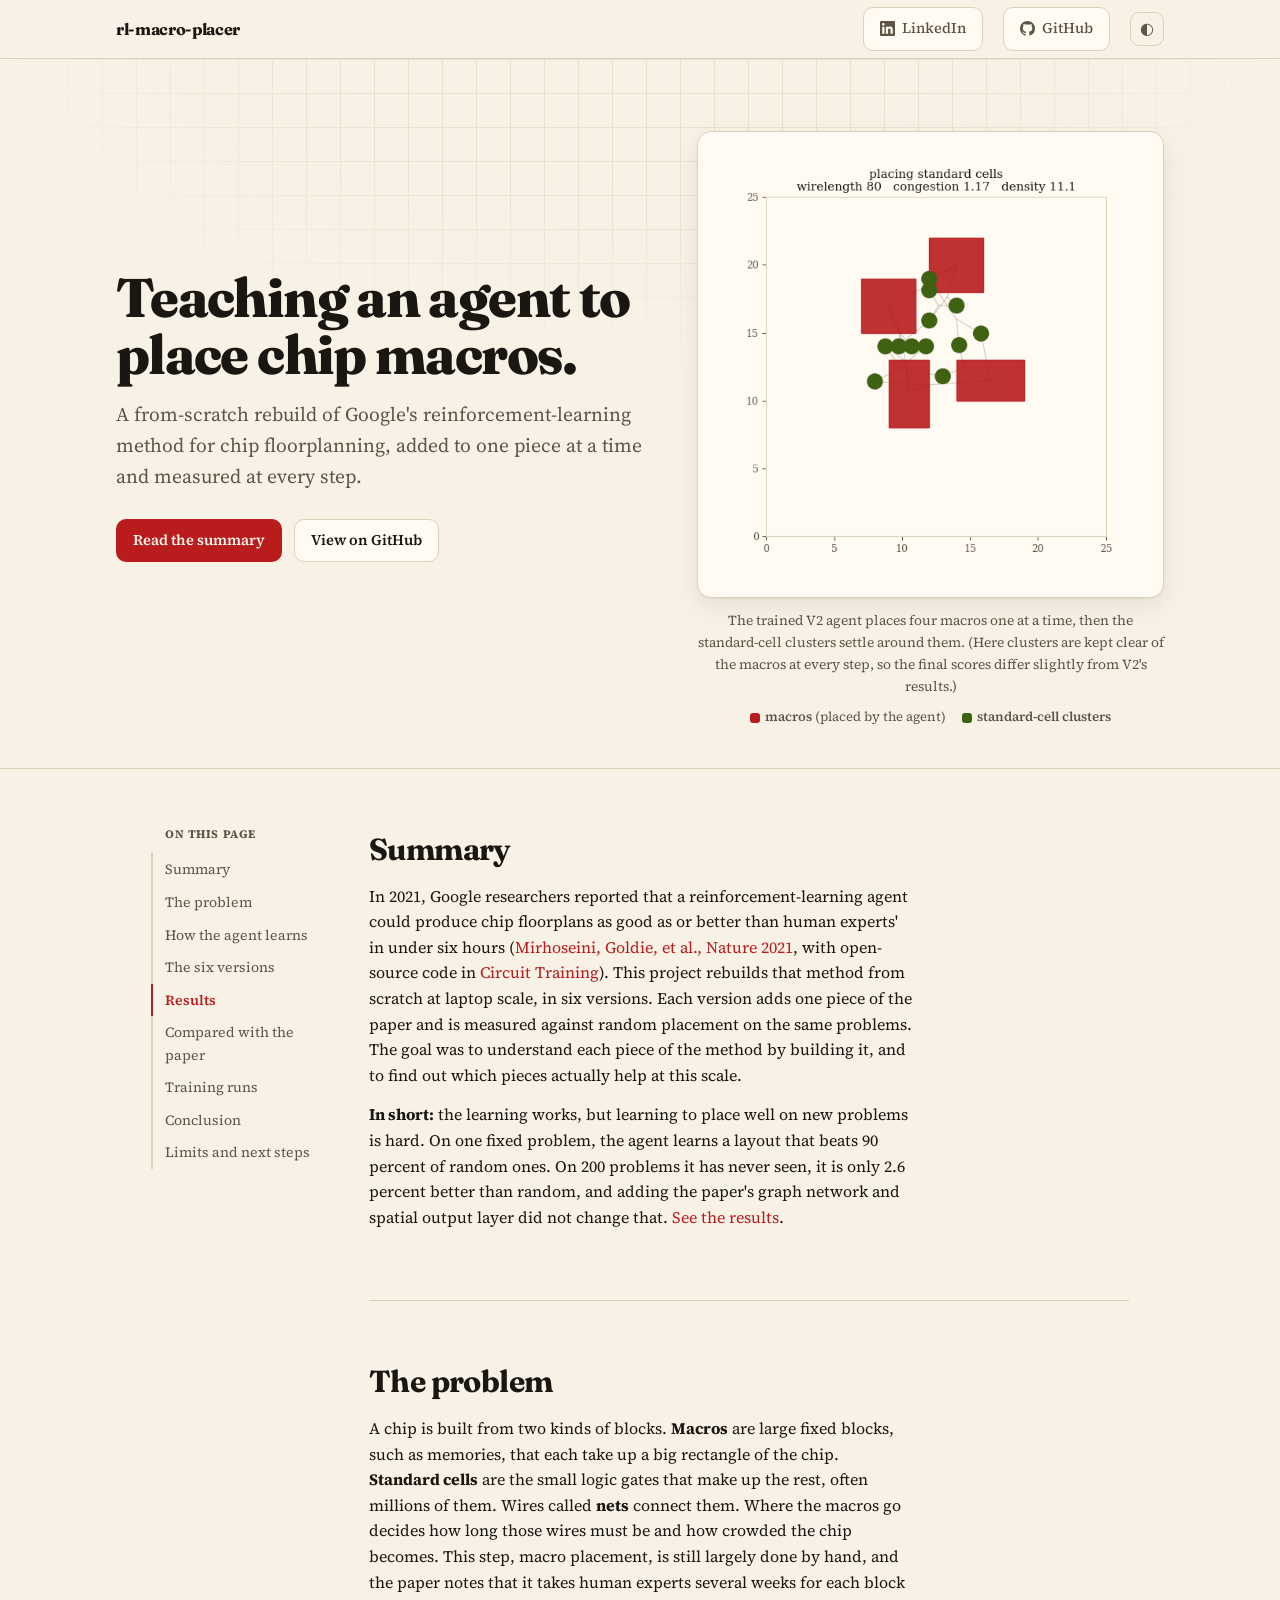
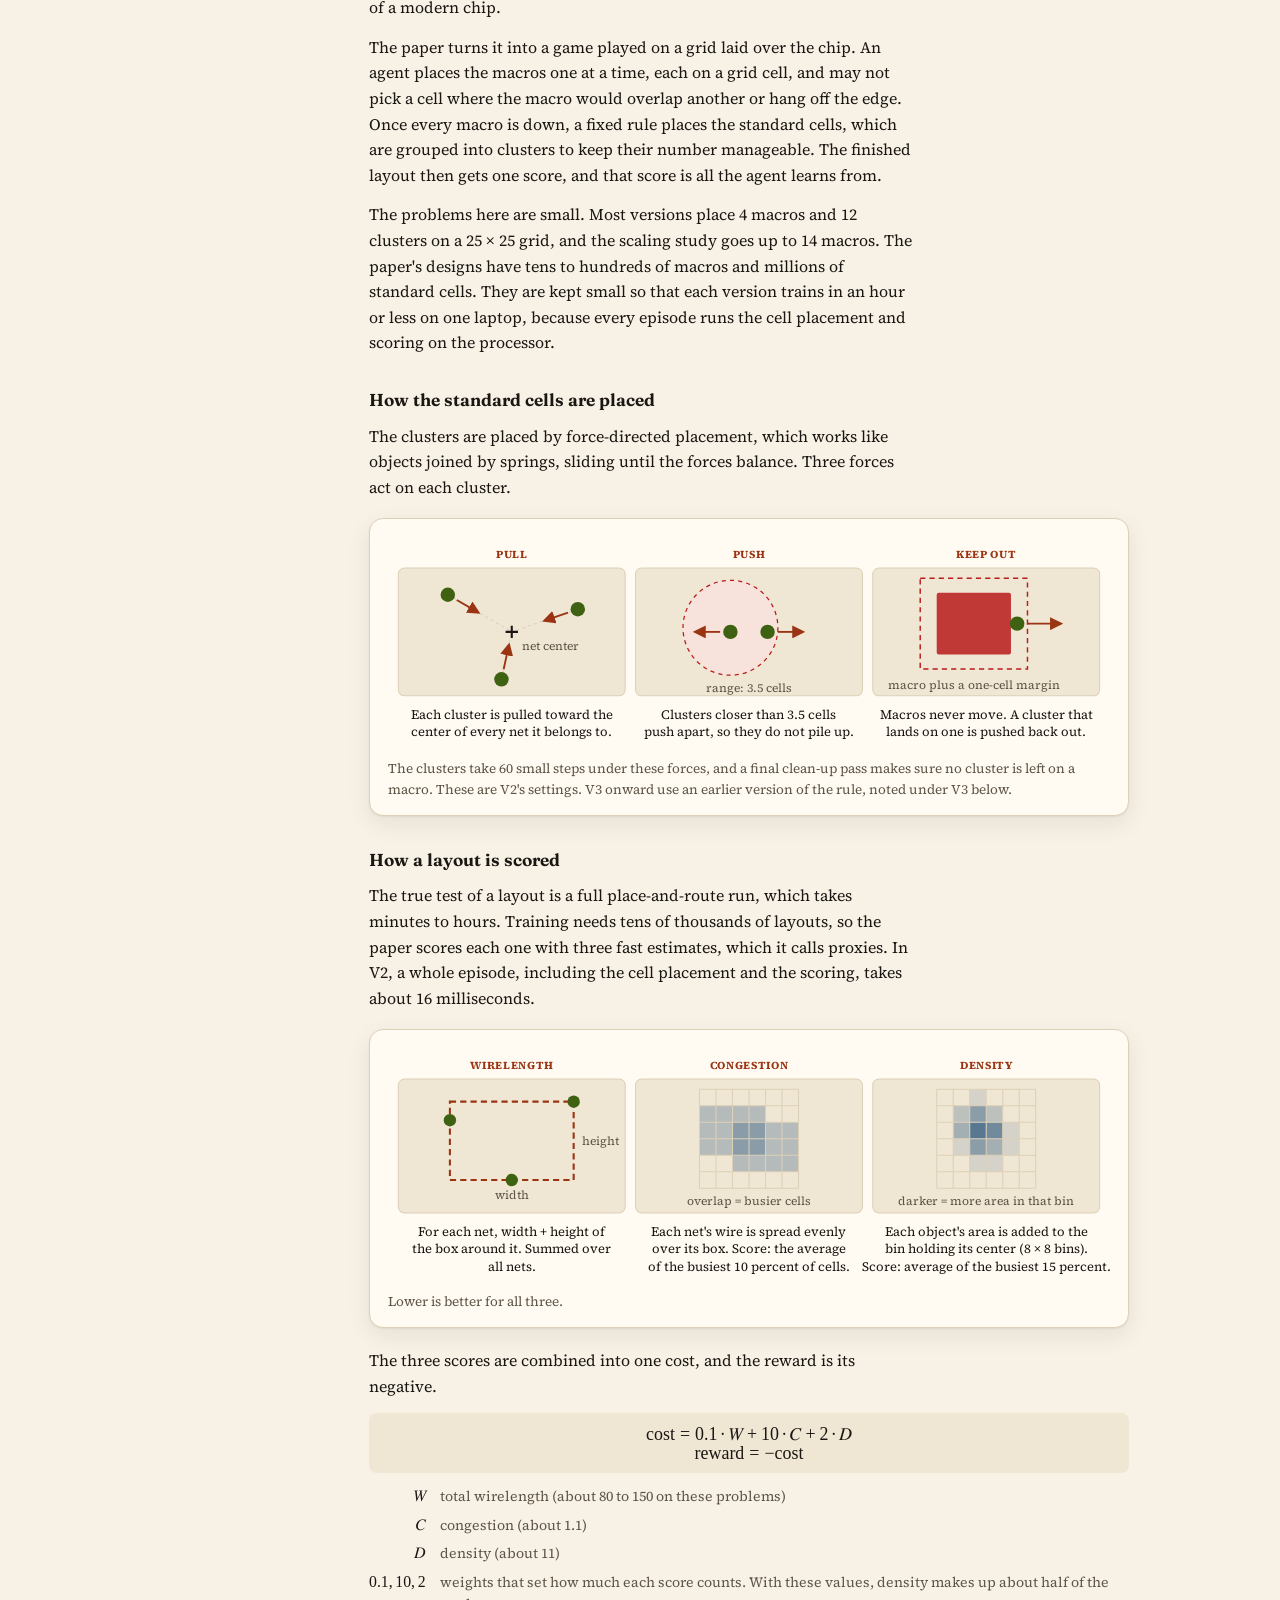
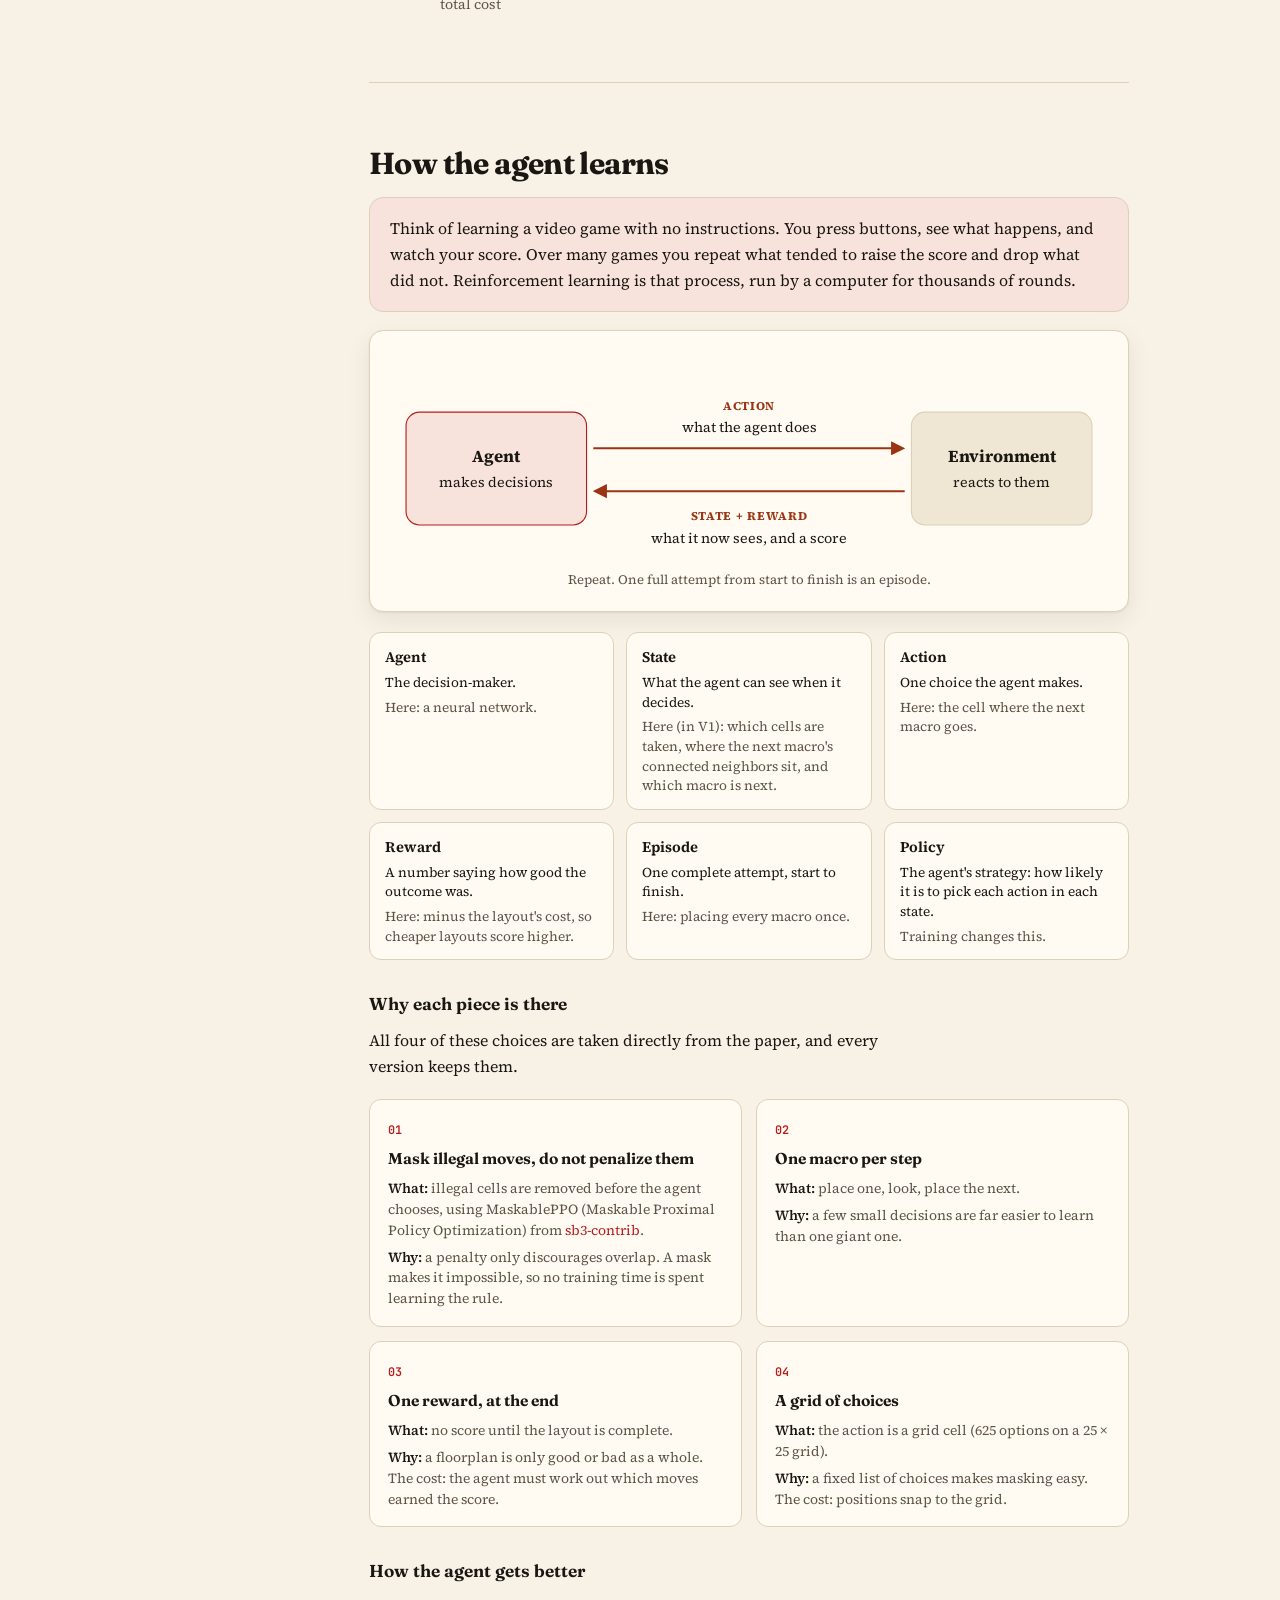
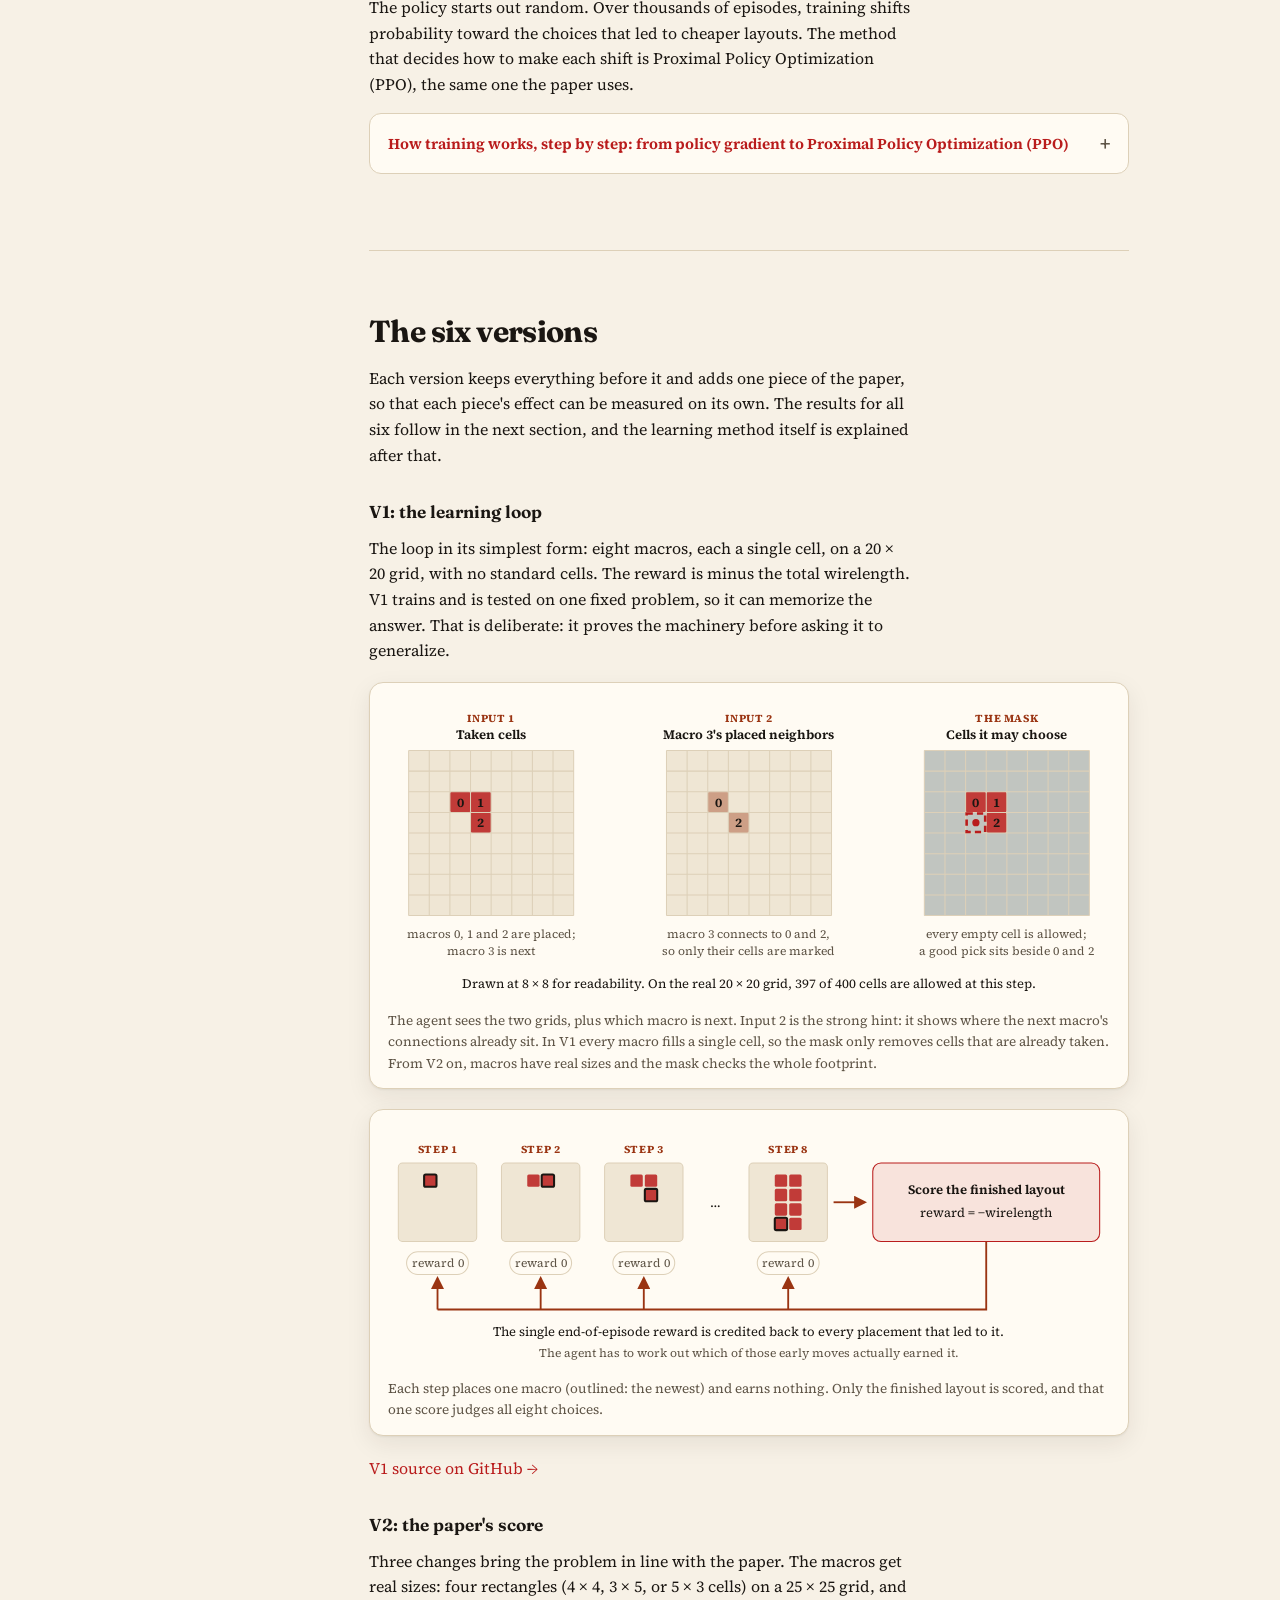
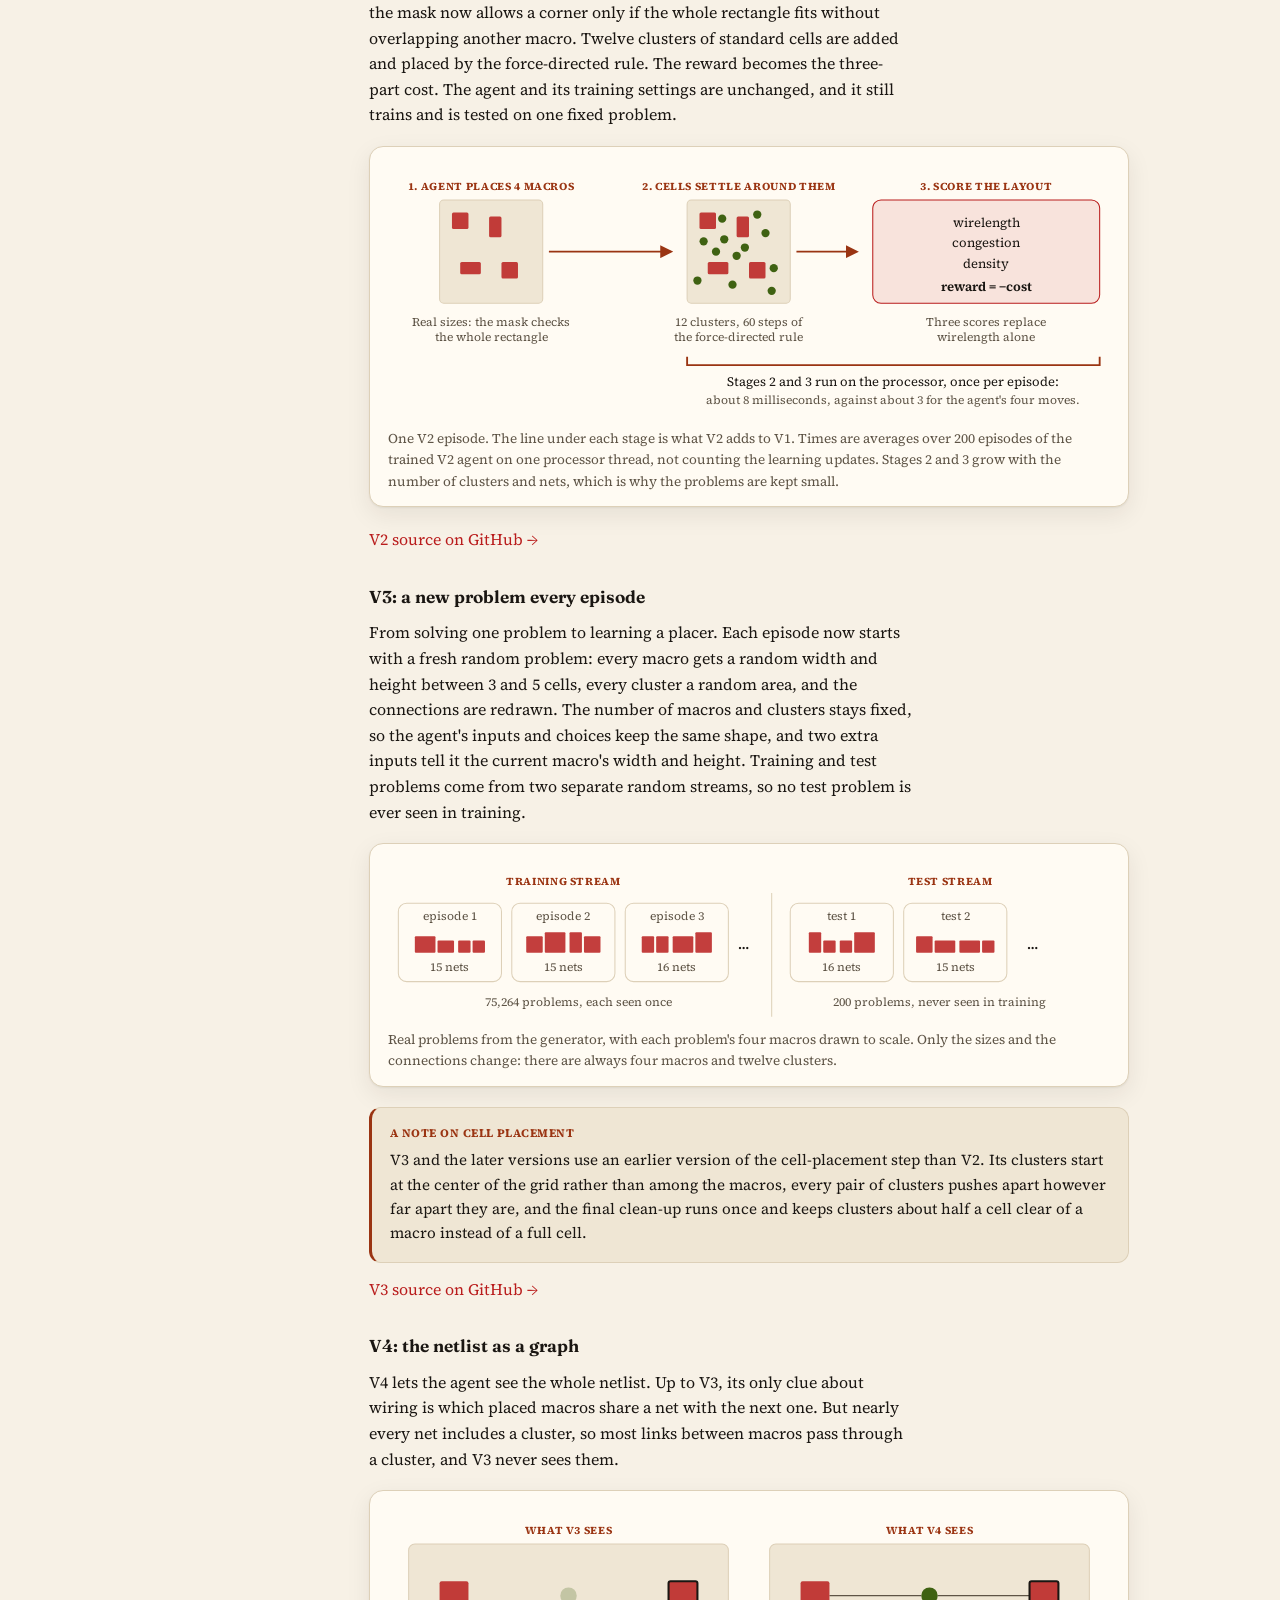
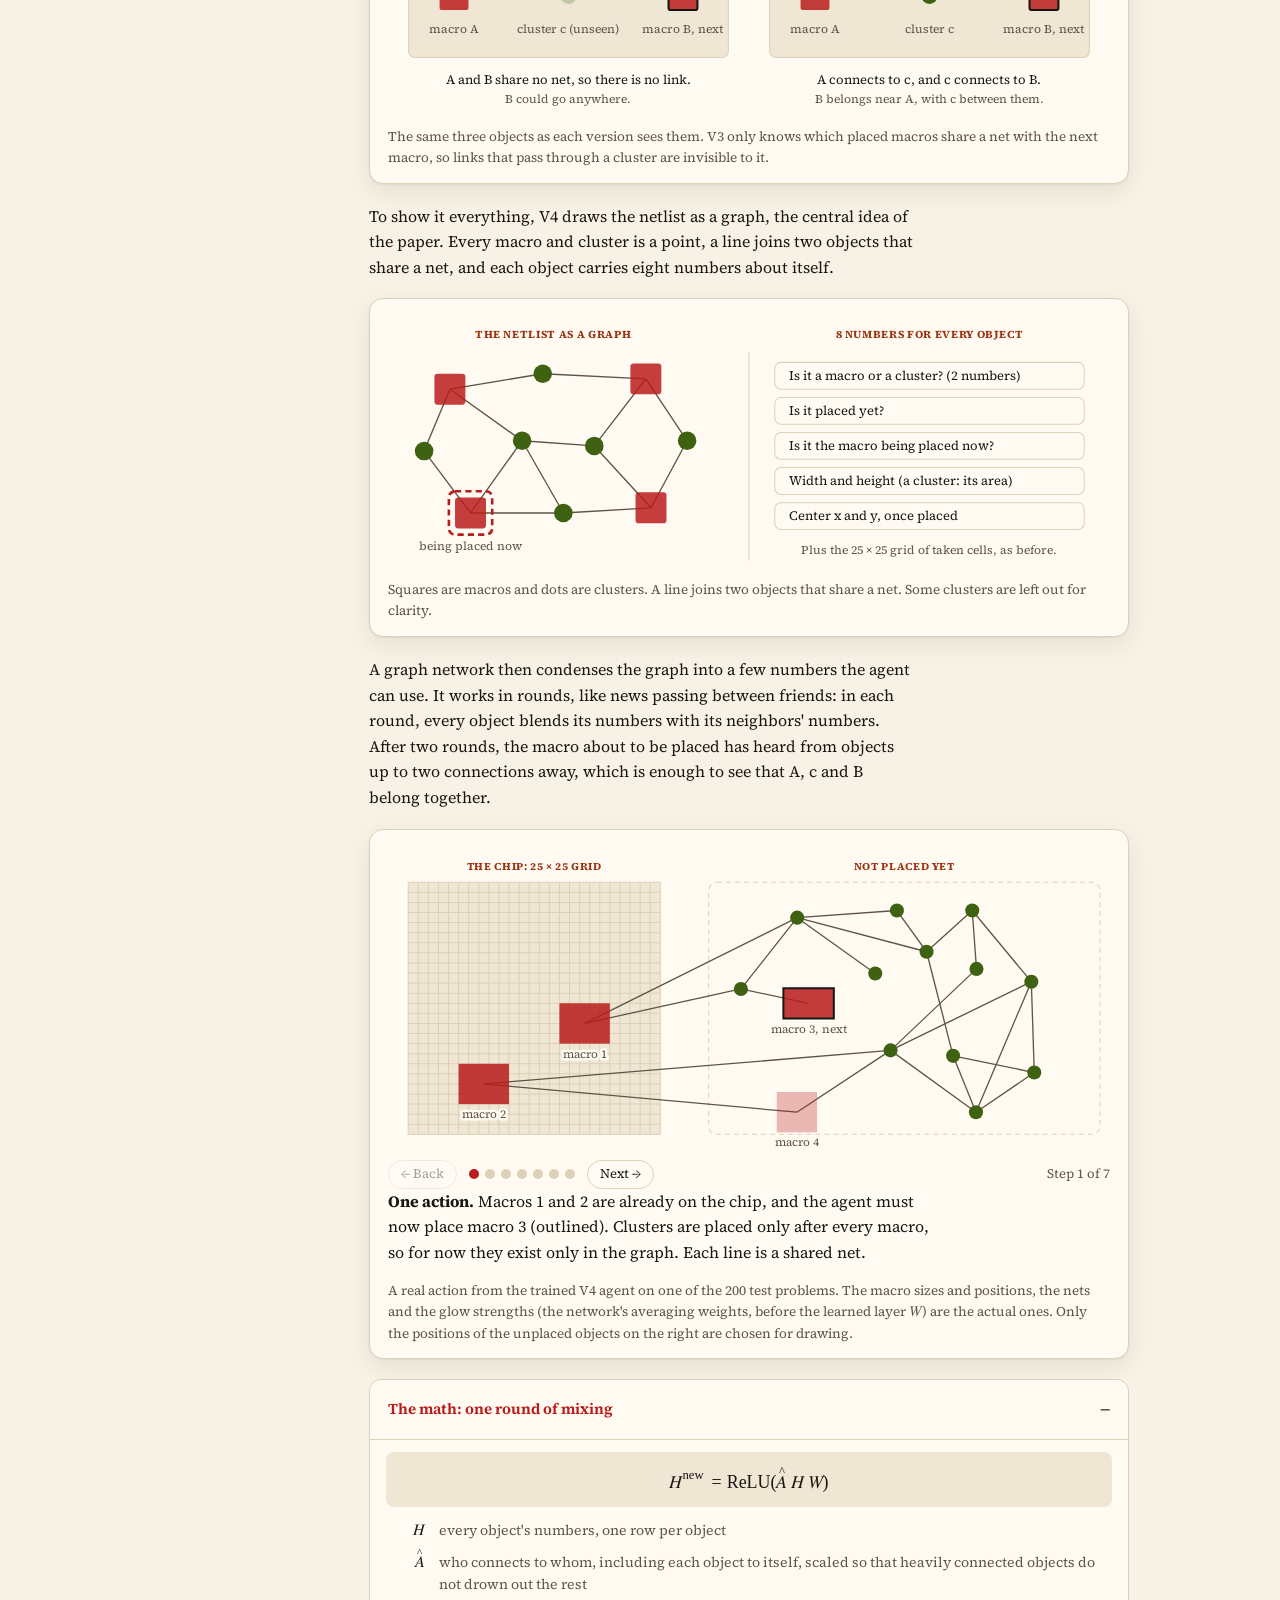
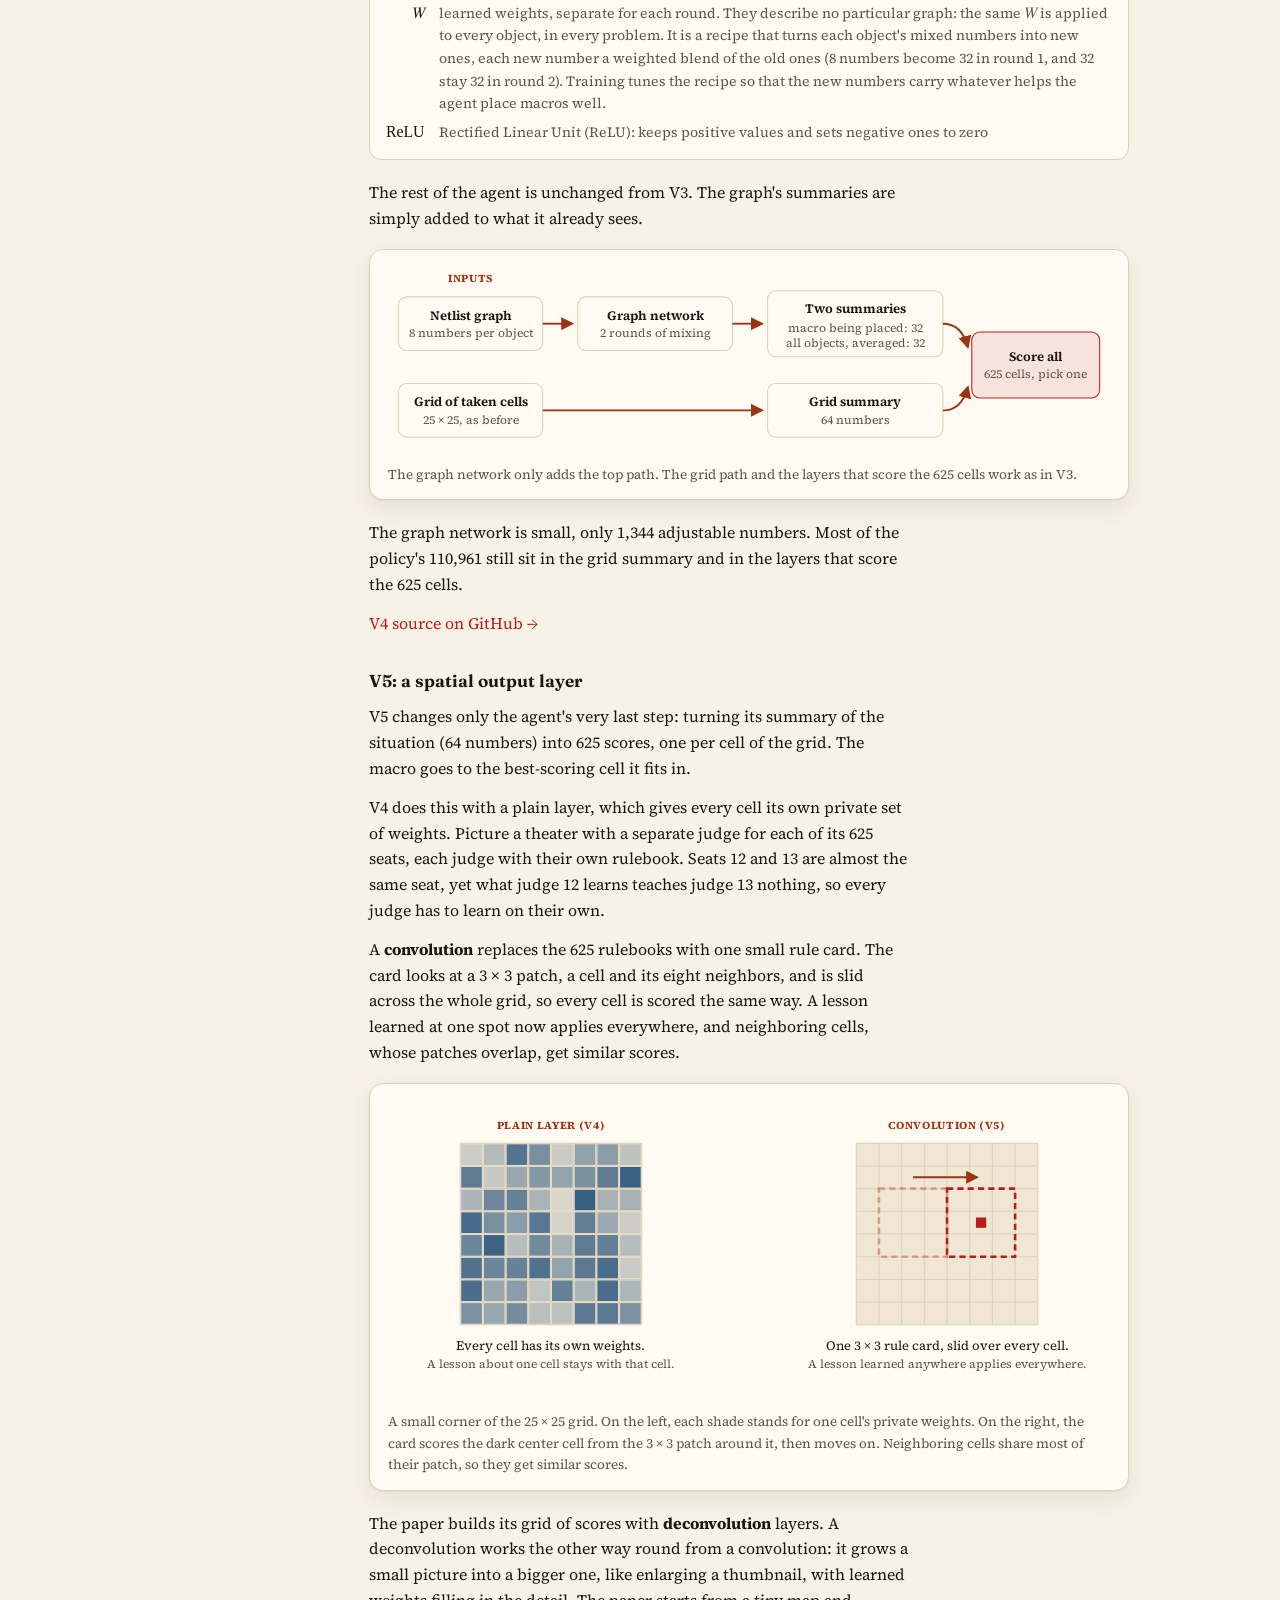
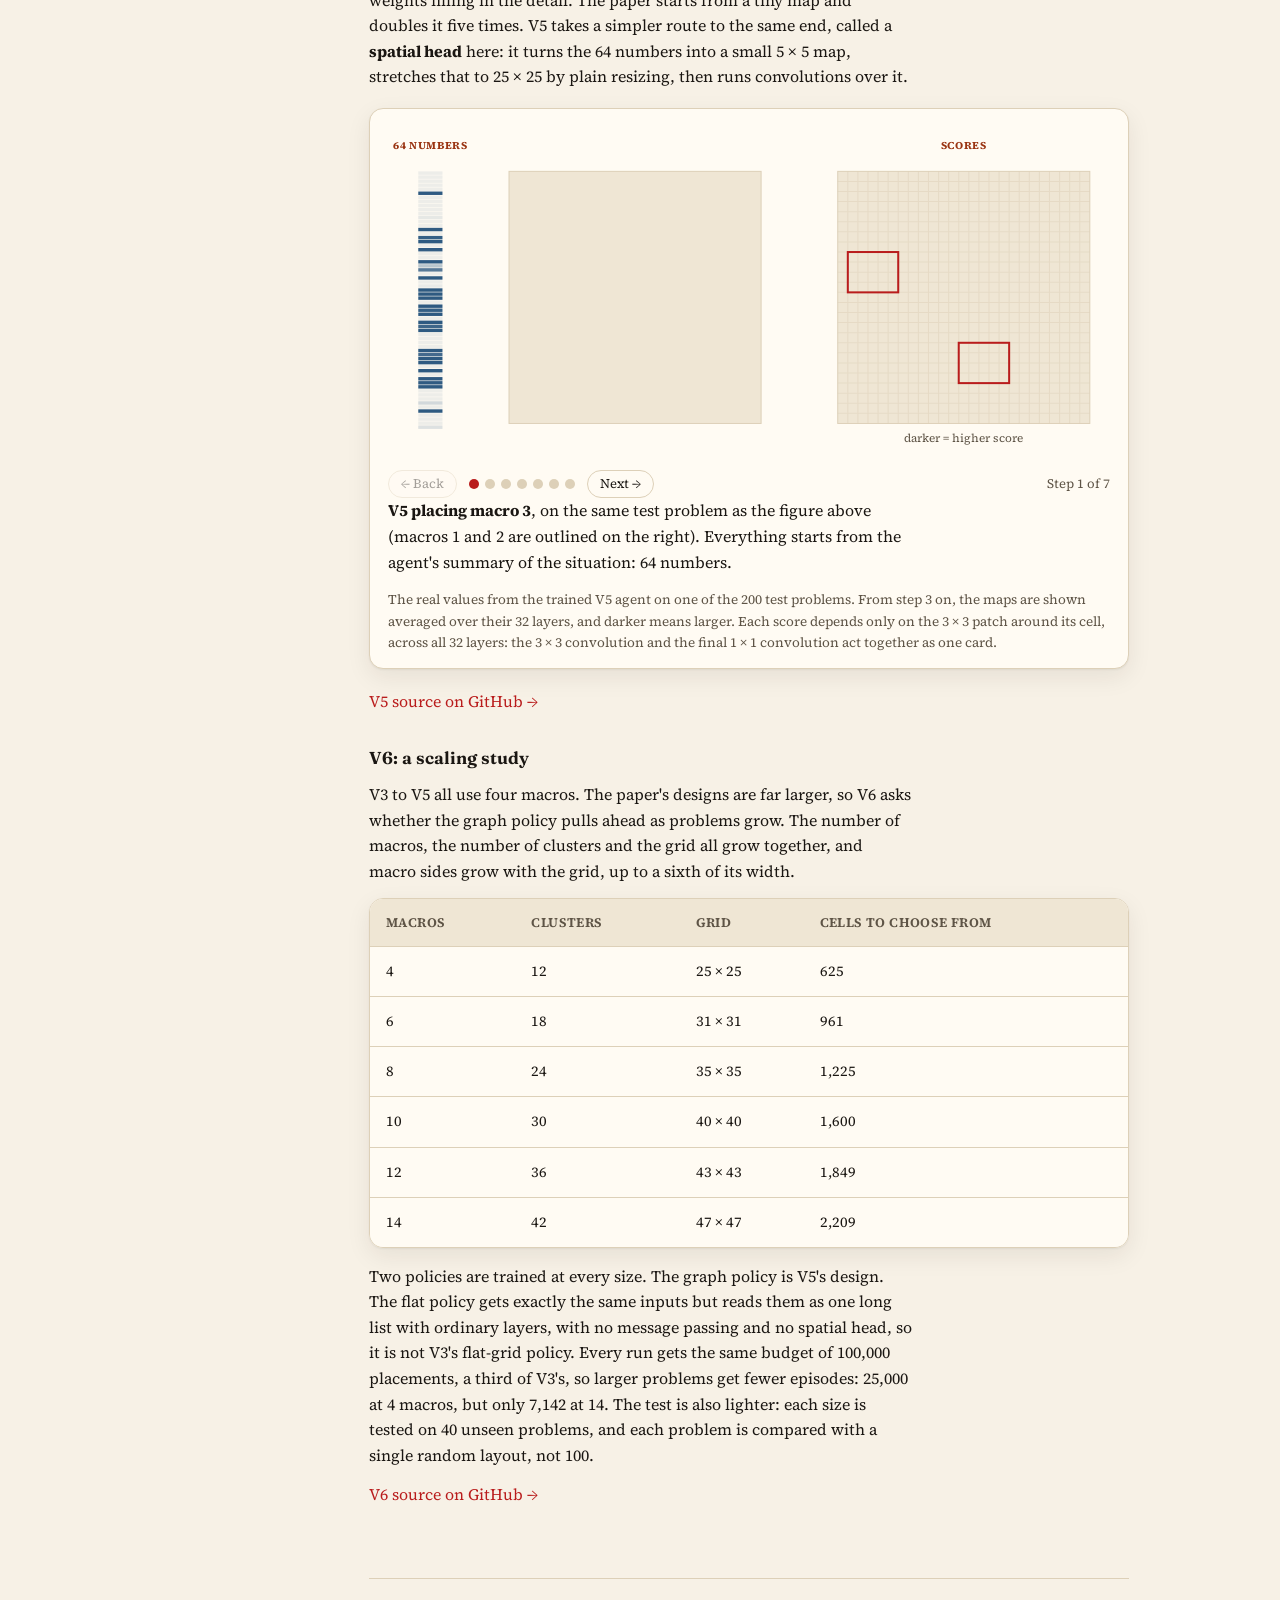
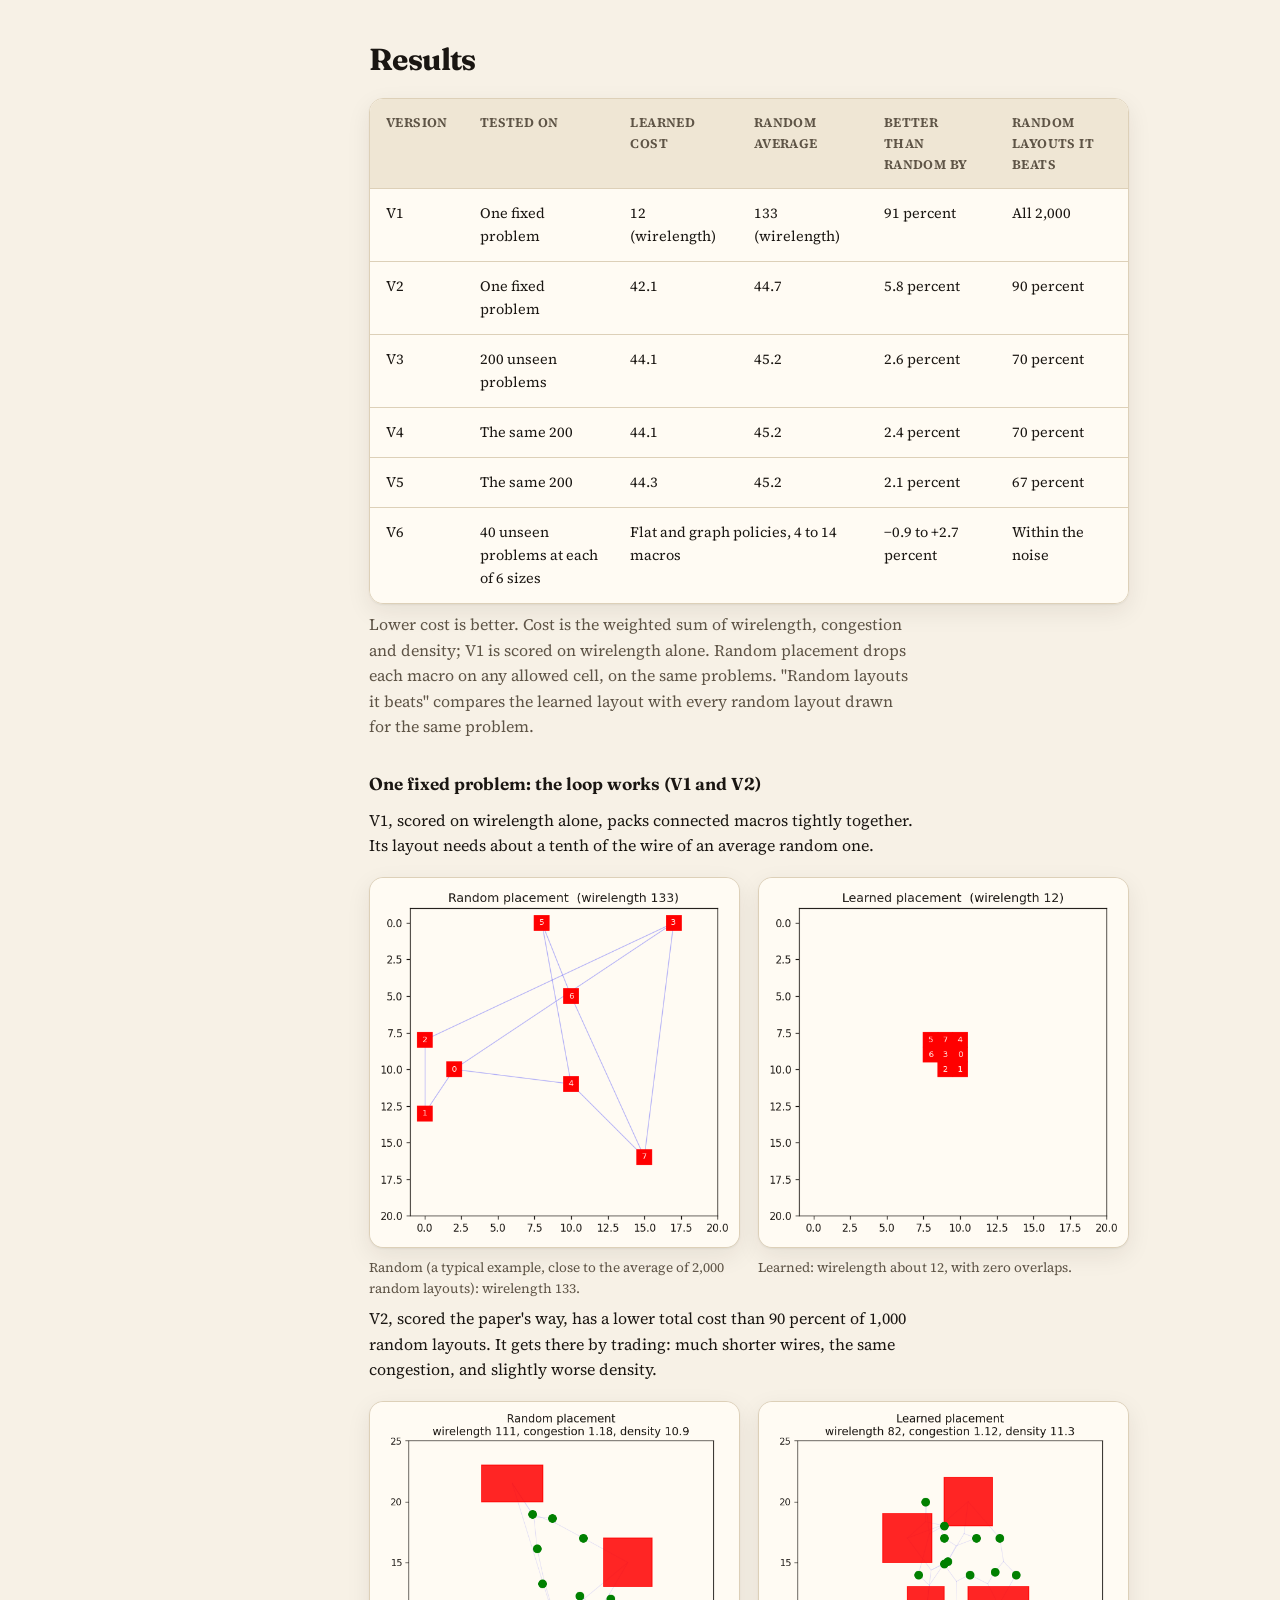
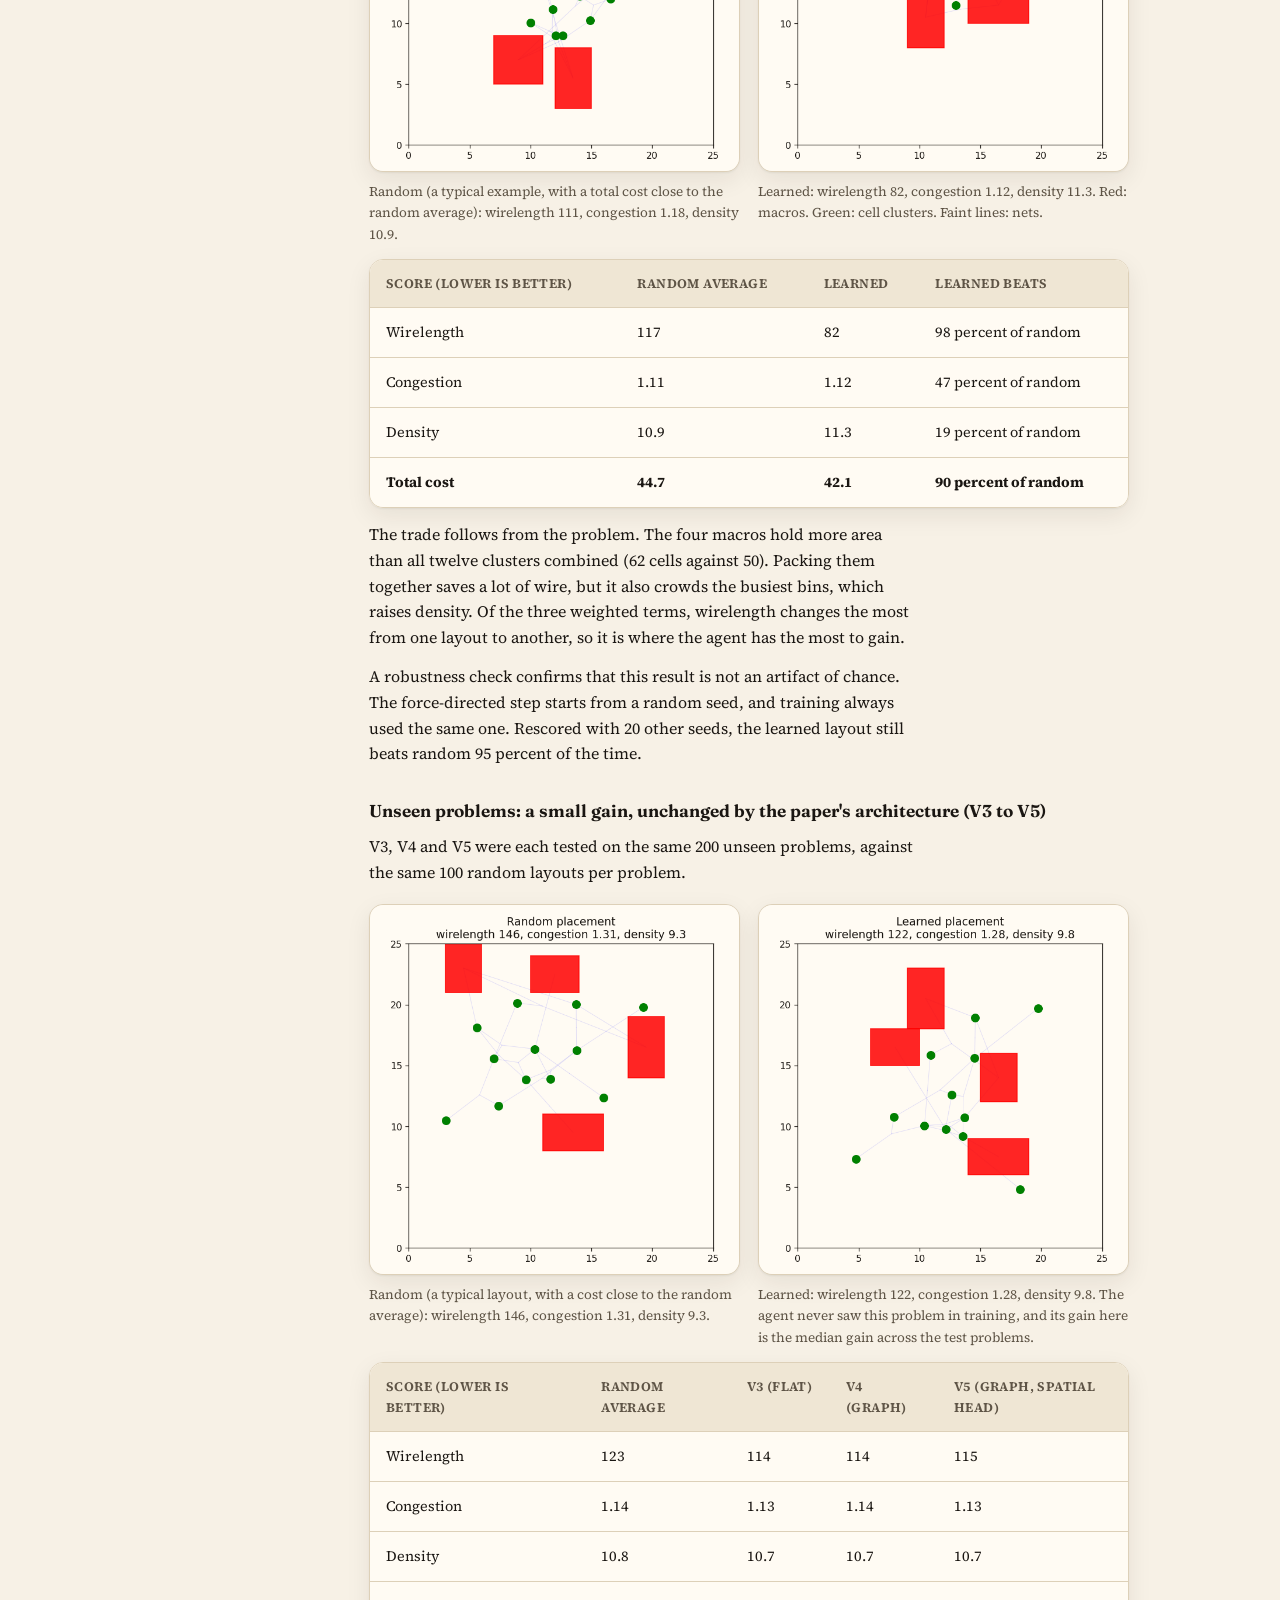
==== docs/index.html @ 62a8624f "rl-macro-placer: a from-scratch rebuild of Google's reinforcement-learning macro placer A reinforcem" ====
<!doctype html>
<html lang="en">
<head>
<meta charset="utf-8">
<meta name="viewport" content="width=device-width, initial-scale=1">
<title>Macro Placement with Reinforcement Learning · Sam Cooper</title>
<meta name="description" content="A from-scratch rebuild of Google's reinforcement-learning macro-placement method by Sam Cooper, added to one piece at a time and measured at every step.">
<meta name="author" content="Sam Cooper">
<meta property="og:title" content="Teaching an agent to place chip macros">
<meta property="og:description" content="A from-scratch rebuild of Google's reinforcement-learning method for chip floorplanning, added to one piece at a time and measured at every step.">
<meta property="og:type" content="website">
<link rel="icon" href="data:image/svg+xml,%3Csvg xmlns='http://www.w3.org/2000/svg' viewBox='0 0 32 32'%3E%3Crect width='32' height='32' rx='7' fill='%23b91c1c'/%3E%3Crect x='6' y='6' width='9' height='9' rx='1.5' fill='%23fff'/%3E%3Crect x='17' y='6' width='9' height='13' rx='1.5' fill='%23fff' fill-opacity='.75'/%3E%3Ccircle cx='10.5' cy='22' r='3' fill='%23fff'/%3E%3Ccircle cx='21.5' cy='24' r='2.4' fill='%23fff' fill-opacity='.75'/%3E%3C/svg%3E">
<link rel="preconnect" href="https://fonts.googleapis.com">
<link rel="preconnect" href="https://fonts.gstatic.com" crossorigin>
<link href="https://fonts.googleapis.com/css2?family=Fraunces:opsz,wght@9..144,600;9..144,700;9..144,800&family=Source+Serif+4:opsz,wght@8..60,400;8..60,600;8..60,700&family=JetBrains+Mono:wght@400;500&display=swap" rel="stylesheet">
<link rel="stylesheet" href="style.css?v=7">
</head>
<body>

<header class="nav">
  <div class="wrap">
    <a class="brand" href="index.html">rl-macro-placer</a>
    <nav>
      <a class="btn" href="https://www.linkedin.com/in/sam-cooper12/" target="_blank" rel="noopener" aria-label="LinkedIn"><svg class="ico" viewBox="0 0 24 24" aria-hidden="true"><path fill="currentColor" d="M20.447 20.452h-3.554v-5.569c0-1.328-.027-3.037-1.852-3.037-1.853 0-2.136 1.445-2.136 2.939v5.667H9.351V9h3.414v1.561h.046c.477-.9 1.637-1.636 3.37-1.636 3.601 0 4.267 2.37 4.267 5.455v6.286zM5.337 7.433c-1.144 0-2.063-.926-2.063-2.065 0-1.138.92-2.063 2.063-2.063 1.14 0 2.064.925 2.064 2.063 0 1.139-.925 2.065-2.064 2.065zm1.782 13.019H3.555V9h3.564v11.452zM22.225 0H1.771C.792 0 0 .774 0 1.729v20.542C0 23.227.792 24 1.771 24h20.451C23.2 24 24 23.227 24 22.271V1.729C24 .774 23.2 0 22.222 0h.003z"/></svg><span class="lbl">LinkedIn</span></a>
      <a class="btn" href="https://github.com/Samcooper01/rl-macro-placer" target="_blank" rel="noopener" aria-label="GitHub"><svg class="ico" viewBox="0 0 16 16" aria-hidden="true"><path fill="currentColor" d="M8 0C3.58 0 0 3.58 0 8c0 3.54 2.29 6.53 5.47 7.59.4.07.55-.17.55-.38 0-.19-.01-.82-.01-1.49-2.01.37-2.53-.49-2.69-.94-.09-.23-.48-.94-.82-1.13-.28-.15-.68-.52-.01-.53.63-.01 1.08.58 1.23.82.72 1.21 1.87.87 2.33.66.07-.52.28-.87.51-1.07-1.78-.2-3.64-.89-3.64-3.95 0-.87.31-1.59.82-2.15-.08-.2-.36-1.02.08-2.12 0 0 .67-.21 2.2.82.64-.18 1.32-.27 2-.27.68 0 1.36.09 2 .27 1.53-1.04 2.2-.82 2.2-.82.44 1.1.16 1.92.08 2.12.51.56.82 1.27.82 2.15 0 3.07-1.87 3.75-3.65 3.95.29.25.54.73.54 1.48 0 1.07-.01 1.93-.01 2.2 0 .21.15.46.55.38A8.013 8.013 0 0016 8c0-4.42-3.58-8-8-8z"/></svg><span class="lbl">GitHub</span></a>
      <button class="theme-toggle" id="themeBtn" aria-label="Toggle colour theme" title="Toggle colour theme">◐</button>
    </nav>
  </div>
</header>

<div class="hero">
  <div class="wrap hero-grid">
    <div>
      <h1>Teaching an agent to place chip macros.</h1>
      <p class="tag">A from-scratch rebuild of Google's reinforcement-learning method for chip floorplanning, added to one piece at a time and measured at every step.</p>
      <div class="cta">
        <a class="btn primary" href="#summary">Read the summary</a>
        <a class="btn" href="https://github.com/Samcooper01/rl-macro-placer" target="_blank" rel="noopener">View on GitHub</a>
      </div>
    </div>
    <figure class="demo">
      <div class="frame"><img src="assets/hero.gif" alt="The trained V2 agent placing four macros one at a time, then twelve standard-cell clusters settling around them, with the wirelength, congestion, and density scores updating." data-dark="assets/hero-dark.gif"></div>
      <figcaption>
        The trained V2 agent places four macros one at a time, then the standard-cell clusters settle around them. (Here clusters are kept clear of the macros at every step, so the final scores differ slightly from V2's results.)
        <br><span class="legend"><span><span class="sw m"></span><b>macros</b> (placed by the agent)</span><span><span class="sw c"></span><b>standard-cell clusters</b></span></span>
      </figcaption>
    </figure>
  </div>
</div>

<div class="doc">
  <nav class="toc" aria-label="On this page">
    <span class="tt">On this page</span>
    <a href="#summary">Summary</a>
    <a href="#problem">The problem</a>
    <a href="#learn">How the agent learns</a>
    <a href="#versions">The six versions</a>
    <a href="#results">Results</a>
    <a href="#paper">Compared with the paper</a>
    <a href="#training">Training runs</a>
    <a href="#conclusion">Conclusion</a>
    <a href="#next">Limits and next steps</a>
  </nav>
  <main>
  <section id="summary" class="prose">
    <h2>Summary</h2>
    <p>In 2021, Google researchers reported that a reinforcement-learning agent could produce chip floorplans as good as or better than human experts' in under six hours (<a href="https://arxiv.org/abs/2004.10746" target="_blank" rel="noopener">Mirhoseini, Goldie, et al., Nature 2021</a>, with open-source code in <a href="https://github.com/google-research/circuit_training" target="_blank" rel="noopener">Circuit Training</a>). This project rebuilds that method from scratch at laptop scale, in six versions. Each version adds one piece of the paper and is measured against random placement on the same problems. The goal was to understand each piece of the method by building it, and to find out which pieces actually help at this scale.</p>
    <p><b>In short:</b> the learning works, but learning to place well on new problems is hard. On one fixed problem, the agent learns a layout that beats 90 percent of random ones. On 200 problems it has never seen, it is only 2.6 percent better than random, and adding the paper's graph network and spatial output layer did not change that. <a href="#results">See the results</a>.</p>
  </section>
  <section id="problem" class="prose">
    <h2>The problem</h2>
    <p>A chip is built from two kinds of blocks. <b>Macros</b> are large fixed blocks, such as memories, that each take up a big rectangle of the chip. <b>Standard cells</b> are the small logic gates that make up the rest, often millions of them. Wires called <b>nets</b> connect them. Where the macros go decides how long those wires must be and how crowded the chip becomes. This step, macro placement, is still largely done by hand, and the paper notes that it takes human experts several weeks for each block of a modern chip.</p>
    <p>The paper turns it into a game played on a grid laid over the chip. An agent places the macros one at a time, each on a grid cell, and may not pick a cell where the macro would overlap another or hang off the edge. Once every macro is down, a fixed rule places the standard cells, which are grouped into clusters to keep their number manageable. The finished layout then gets one score, and that score is all the agent learns from.</p>
    <p>The problems here are small. Most versions place 4 macros and 12 clusters on a 25 × 25 grid, and the scaling study goes up to 14 macros. The paper's designs have tens to hundreds of macros and millions of standard cells. They are kept small so that each version trains in an hour or less on one laptop, because every episode runs the cell placement and scoring on the processor.</p>

    <h3>How the standard cells are placed</h3>
    <p>The clusters are placed by force-directed placement, which works like objects joined by springs, sliding until the forces balance. Three forces act on each cluster.</p>
    <figure class="diagram">
      <div class="scroll">
      <svg viewBox="0 0 700 204" role="img" aria-label="The three forces in force-directed placement. Pull: each cluster is pulled toward the center of every net it belongs to. Push: clusters closer than 3.5 cells push apart. Keep out: macros never move, and a cluster that lands on a macro or its one-cell margin is pushed back out.">
        <defs><marker id="v2-force" viewBox="0 0 10 10" refX="8" refY="5" markerWidth="7" markerHeight="7" orient="auto-start-reverse"><path class="dg-head" d="M0 0L10 5L0 10z"/></marker></defs>
        <text class="dg-k" x="120" y="20" text-anchor="middle">PULL</text>
        <rect class="dg-frame" x="10" y="30" width="220" height="124" rx="6"/>
        <path class="dg-grid" d="M58 56L120 92" stroke-dasharray="3 3"/>
        <path class="dg-grid" d="M184 70L120 92" stroke-dasharray="3 3"/>
        <path class="dg-grid" d="M110 138L120 92" stroke-dasharray="3 3"/>
        <path class="dg-flow" d="M66.64788946610089 61.02135517386503L87.40282418474304 73.07260759114112" marker-end="url(#v2-force)"/>
        <circle class="dg-clu" cx="58" cy="56" r="7"/>
        <path class="dg-flow" d="M174.54313400695133 73.25079768511048L151.84665562363455 81.05271212937564" marker-end="url(#v2-force)"/>
        <circle class="dg-clu" cx="184" cy="70" r="7"/>
        <path class="dg-flow" d="M112.12429644331044 128.228236360772L117.22260790725548 104.77600362662477" marker-end="url(#v2-force)"/>
        <circle class="dg-clu" cx="110" cy="138" r="7"/>
        <path class="dg-cross" d="M114 92H126M120 86V98"/>
        <text class="dg-m" x="130" y="110">net center</text>
        <text class="dg-k" x="350" y="20" text-anchor="middle">PUSH</text>
        <rect class="dg-frame" x="240" y="30" width="220" height="124" rx="6"/>
        <circle class="dg-range" cx="332" cy="88" r="46"/>
        <circle class="dg-clu" cx="332" cy="92" r="7"/>
        <circle class="dg-clu" cx="368" cy="92" r="7"/>
        <path class="dg-flow" d="M322 92L298 92" marker-end="url(#v2-force)"/>
        <path class="dg-flow" d="M378 92L402 92" marker-end="url(#v2-force)"/>
        <text class="dg-m" x="350" y="150" text-anchor="middle">range: 3.5 cells</text>
        <text class="dg-k" x="580" y="20" text-anchor="middle">KEEP OUT</text>
        <rect class="dg-frame" x="470" y="30" width="220" height="124" rx="6"/>
        <rect class="dg-margin" x="516" y="40" width="104" height="88"/>
        <rect class="dg-macro" x="532" y="54" width="72" height="60" rx="2"/>
        <circle class="dg-clu" cx="610" cy="84" r="7"/>
        <path class="dg-flow" d="M620 84L652 84" marker-end="url(#v2-force)"/>
        <text class="dg-m" x="568" y="147" text-anchor="middle">macro plus a one-cell margin</text>
        <text class="dg-t" x="120" y="176" text-anchor="middle">Each cluster is pulled toward the</text>
        <text class="dg-t" x="120" y="193" text-anchor="middle">center of every net it belongs to.</text>
        <text class="dg-t" x="350" y="176" text-anchor="middle">Clusters closer than 3.5 cells</text>
        <text class="dg-t" x="350" y="193" text-anchor="middle">push apart, so they do not pile up.</text>
        <text class="dg-t" x="580" y="176" text-anchor="middle">Macros never move. A cluster that</text>
        <text class="dg-t" x="580" y="193" text-anchor="middle">lands on one is pushed back out.</text>
      </svg>
      </div>
      <figcaption>The clusters take 60 small steps under these forces, and a final clean-up pass makes sure no cluster is left on a macro. These are V2's settings. V3 onward use an earlier version of the rule, noted under V3 below.</figcaption>
    </figure>

    <h3>How a layout is scored</h3>
    <p>The true test of a layout is a full place-and-route run, which takes minutes to hours. Training needs tens of thousands of layouts, so the paper scores each one with three fast estimates, which it calls proxies. In V2, a whole episode, including the cell placement and the scoring, takes about 16 milliseconds.</p>
    <figure class="diagram">
      <div class="scroll">
      <svg viewBox="0 0 700 226" role="img" aria-label="The three cost terms. Wirelength: for each net, the width plus height of the box around it, summed over all nets. Congestion: each net's wire spread evenly over its box, scored by the average of the busiest ten percent of cells. Density: each object's area added to the bin holding its center, scored by the average of the busiest fifteen percent of bins.">
        <text class="dg-k" x="120" y="20" text-anchor="middle">WIRELENGTH</text>
        <rect class="dg-frame" x="10" y="30" width="220" height="130" rx="6"/>
        <rect class="dg-box" x="60" y="52" width="120" height="76"/>
        <circle class="dg-clu" cx="60" cy="70" r="6"/>
        <circle class="dg-clu" cx="180" cy="52" r="6"/>
        <circle class="dg-clu" cx="120" cy="128" r="6"/>
        <text class="dg-m" x="120" y="146" text-anchor="middle">width</text>
        <text class="dg-m" x="188" y="94">height</text>
        <text class="dg-k" x="350" y="20" text-anchor="middle">CONGESTION</text>
        <rect class="dg-frame" x="240" y="30" width="220" height="130" rx="6"/>
        <rect class="dg-heat" x="302" y="56" width="64" height="48" fill-opacity=".28"/>
        <rect class="dg-heat" x="334" y="72" width="64" height="48" fill-opacity=".28"/>
        <path class="dg-grid" d="M302 40V136M302 40H398M318 40V136M302 56H398M334 40V136M302 72H398M350 40V136M302 88H398M366 40V136M302 104H398M382 40V136M302 120H398M398 40V136M302 136H398"/>
        <text class="dg-m" x="350" y="152" text-anchor="middle">overlap = busier cells</text>
        <text class="dg-k" x="580" y="20" text-anchor="middle">DENSITY</text>
        <rect class="dg-frame" x="470" y="30" width="220" height="130" rx="6"/>
        <rect class="dg-heat" x="564" y="40" width="16" height="16" fill-opacity="0.12"/>
        <rect class="dg-heat" x="548" y="56" width="16" height="16" fill-opacity="0.24"/>
        <rect class="dg-heat" x="564" y="56" width="16" height="16" fill-opacity="0.48"/>
        <rect class="dg-heat" x="580" y="56" width="16" height="16" fill-opacity="0.24"/>
        <rect class="dg-heat" x="548" y="72" width="16" height="16" fill-opacity="0.36"/>
        <rect class="dg-heat" x="564" y="72" width="16" height="16" fill-opacity="0.72"/>
        <rect class="dg-heat" x="580" y="72" width="16" height="16" fill-opacity="0.60"/>
        <rect class="dg-heat" x="596" y="72" width="16" height="16" fill-opacity="0.12"/>
        <rect class="dg-heat" x="548" y="88" width="16" height="16" fill-opacity="0.12"/>
        <rect class="dg-heat" x="564" y="88" width="16" height="16" fill-opacity="0.48"/>
        <rect class="dg-heat" x="580" y="88" width="16" height="16" fill-opacity="0.36"/>
        <rect class="dg-heat" x="596" y="88" width="16" height="16" fill-opacity="0.12"/>
        <rect class="dg-heat" x="564" y="104" width="16" height="16" fill-opacity="0.12"/>
        <rect class="dg-heat" x="580" y="104" width="16" height="16" fill-opacity="0.12"/>
        <path class="dg-grid" d="M532 40V136M532 40H628M548 40V136M532 56H628M564 40V136M532 72H628M580 40V136M532 88H628M596 40V136M532 104H628M612 40V136M532 120H628M628 40V136M532 136H628"/>
        <text class="dg-m" x="580" y="152" text-anchor="middle">darker = more area in that bin</text>
        <text class="dg-t" x="120" y="182" text-anchor="middle">For each net, width + height of</text>
        <text class="dg-t" x="120" y="199" text-anchor="middle">the box around it. Summed over</text>
        <text class="dg-t" x="120" y="216" text-anchor="middle">all nets.</text>
        <text class="dg-t" x="350" y="182" text-anchor="middle">Each net's wire is spread evenly</text>
        <text class="dg-t" x="350" y="199" text-anchor="middle">over its box. Score: the average</text>
        <text class="dg-t" x="350" y="216" text-anchor="middle">of the busiest 10 percent of cells.</text>
        <text class="dg-t" x="580" y="182" text-anchor="middle">Each object's area is added to the</text>
        <text class="dg-t" x="580" y="199" text-anchor="middle">bin holding its center (8 × 8 bins).</text>
        <text class="dg-t" x="580" y="216" text-anchor="middle">Score: average of the busiest 15 percent.</text>
      </svg>
      </div>
      <figcaption>Lower is better for all three.</figcaption>
    </figure>

    <p>The three scores are combined into one cost, and the reward is its negative.</p>
    <div class="eq"><math display="block"><mtext>cost</mtext><mo>=</mo><mn>0.1</mn><mo>·</mo><mi>W</mi><mo>+</mo><mn>10</mn><mo>·</mo><mi>C</mi><mo>+</mo><mn>2</mn><mo>·</mo><mi>D</mi></math><math display="block"><mtext>reward</mtext><mo>=</mo><mo form="prefix">−</mo><mtext>cost</mtext></math></div>
    <dl class="sym"><dt><math><mi>W</mi></math></dt><dd>total wirelength (about 80 to 150 on these problems)</dd><dt><math><mi>C</mi></math></dt><dd>congestion (about 1.1)</dd><dt><math><mi>D</mi></math></dt><dd>density (about 11)</dd><dt><math><mn>0.1</mn><mo>,</mo><mn>10</mn><mo>,</mo><mn>2</mn></math></dt><dd>weights that set how much each score counts. With these values, density makes up about half of the total cost</dd></dl>
  </section>
  <section id="learn" class="prose">
    <h2>How the agent learns</h2>
    <div class="primer">
      <p>Think of learning a video game with no instructions. You press buttons, see what happens, and watch your score. Over many games you repeat what tended to raise the score and drop what did not. Reinforcement learning is that process, run by a computer for thousands of rounds.</p>
    </div>
    <figure class="diagram">
      <div class="scroll">
      <svg viewBox="0 0 640 220" role="img" aria-label="The reinforcement learning loop. The agent sends an action to the environment. The environment sends back what the agent now sees, called the state, and a score, called the reward. The loop repeats.">
        <defs><marker id="v1-loop" viewBox="0 0 10 10" refX="8" refY="5" markerWidth="7" markerHeight="7" orient="auto-start-reverse"><path class="dg-head" d="M0 0L10 5L0 10z"/></marker></defs>
        <rect class="dg-chip final" x="16" y="56" width="160" height="100" rx="12"/>
        <text class="dg-t dg-big" x="96" y="100" text-anchor="middle">Agent</text>
        <text class="dg-t" x="96" y="122" text-anchor="middle">makes decisions</text>

        <rect class="dg-frame" x="464" y="56" width="160" height="100" rx="12"/>
        <text class="dg-t dg-big" x="544" y="100" text-anchor="middle">Environment</text>
        <text class="dg-t" x="544" y="122" text-anchor="middle">reacts to them</text>

        <text class="dg-k" x="320" y="54" text-anchor="middle">ACTION</text>
        <text class="dg-t" x="320" y="74" text-anchor="middle">what the agent does</text>
        <path class="dg-flow" d="M182 88H456" marker-end="url(#v1-loop)"/>

        <path class="dg-flow" d="M458 126H184" marker-end="url(#v1-loop)"/>
        <text class="dg-k" x="320" y="152" text-anchor="middle">STATE + REWARD</text>
        <text class="dg-t" x="320" y="172" text-anchor="middle">what it now sees, and a score</text>

        <text class="dg-m" x="320" y="208" text-anchor="middle">Repeat. One full attempt from start to finish is an episode.</text>
      </svg>
      </div>
    </figure>

    <div class="gloss">
      <div class="g"><b>Agent</b><p>The decision-maker.</p><p class="here">Here: a neural network.</p></div>
      <div class="g"><b>State</b><p>What the agent can see when it decides.</p><p class="here">Here (in V1): which cells are taken, where the next macro's connected neighbors sit, and which macro is next.</p></div>
      <div class="g"><b>Action</b><p>One choice the agent makes.</p><p class="here">Here: the cell where the next macro goes.</p></div>
      <div class="g"><b>Reward</b><p>A number saying how good the outcome was.</p><p class="here">Here: minus the layout's cost, so cheaper layouts score higher.</p></div>
      <div class="g"><b>Episode</b><p>One complete attempt, start to finish.</p><p class="here">Here: placing every macro once.</p></div>
      <div class="g"><b>Policy</b><p>The agent's strategy: how likely it is to pick each action in each state.</p><p class="here">Training changes this.</p></div>
    </div>


    <h3>Why each piece is there</h3>
    <p>All four of these choices are taken directly from the paper, and every version keeps them.</p>
    <div class="choices">
      <div class="choice">
        <span class="n">01</span>
        <h4>Mask illegal moves, do not penalize them</h4>
        <p><b>What:</b> illegal cells are removed before the agent chooses, using MaskablePPO (Maskable Proximal Policy Optimization) from <a href="https://sb3-contrib.readthedocs.io/en/master/modules/ppo_mask.html" target="_blank" rel="noopener">sb3-contrib</a>.</p>
        <p><b>Why:</b> a penalty only discourages overlap. A mask makes it impossible, so no training time is spent learning the rule.</p>
      </div>
      <div class="choice">
        <span class="n">02</span>
        <h4>One macro per step</h4>
        <p><b>What:</b> place one, look, place the next.</p>
        <p><b>Why:</b> a few small decisions are far easier to learn than one giant one.</p>
      </div>
      <div class="choice">
        <span class="n">03</span>
        <h4>One reward, at the end</h4>
        <p><b>What:</b> no score until the layout is complete.</p>
        <p><b>Why:</b> a floorplan is only good or bad as a whole. The cost: the agent must work out which moves earned the score.</p>
      </div>
      <div class="choice">
        <span class="n">04</span>
        <h4>A grid of choices</h4>
        <p><b>What:</b> the action is a grid cell (625 options on a 25 × 25 grid).</p>
        <p><b>Why:</b> a fixed list of choices makes masking easy. The cost: positions snap to the grid.</p>
      </div>
    </div>

    <h3>How the agent gets better</h3>
    <p>The policy starts out random. Over thousands of episodes, training shifts probability toward the choices that led to cheaper layouts. The method that decides how to make each shift is Proximal Policy Optimization (PPO), the same one the paper uses.</p>
    <details class="more">
      <summary>How training works, step by step: from policy gradient to Proximal Policy Optimization (PPO)</summary>
    <figure class="diagram">
      <div class="scroll">
      <svg viewBox="0 0 700 196" role="img" aria-label="Two bar charts of the probability of choosing each of eight cells. Before training the bars are all about equal. After thousands of episodes, two bars are tall and the rest are short.">
        <defs><marker id="v1-train" viewBox="0 0 10 10" refX="8" refY="5" markerWidth="7" markerHeight="7" orient="auto-start-reverse"><path class="dg-head" d="M0 0L10 5L0 10z"/></marker></defs>
        <text class="dg-k" x="160" y="24" text-anchor="middle">BEFORE TRAINING</text>
        <rect class="dg-bar dim" x="30" y="106" width="24" height="44"/>
        <rect class="dg-bar dim" x="64" y="110" width="24" height="40"/>
        <rect class="dg-bar dim" x="98" y="104" width="24" height="46"/>
        <rect class="dg-bar dim" x="132" y="108" width="24" height="42"/>
        <rect class="dg-bar dim" x="166" y="105" width="24" height="45"/>
        <rect class="dg-bar dim" x="200" y="109" width="24" height="41"/>
        <rect class="dg-bar dim" x="234" y="107" width="24" height="43"/>
        <rect class="dg-bar dim" x="268" y="106" width="24" height="44"/>
        <path class="dg-grid" d="M24 150H298"/>
        <text class="dg-m" x="160" y="172" text-anchor="middle">every cell about equally likely: random play</text>

        <text class="dg-m" x="355" y="84" text-anchor="middle">thousands of</text>
        <text class="dg-m" x="355" y="100" text-anchor="middle">episodes</text>
        <path class="dg-flow" d="M318 114H392" marker-end="url(#v1-train)"/>

        <text class="dg-k" x="550" y="24" text-anchor="middle">AFTER TRAINING</text>
        <rect class="dg-bar" x="420" y="142" width="24" height="8"/>
        <rect class="dg-bar" x="454" y="140" width="24" height="10"/>
        <rect class="dg-bar" x="488" y="50" width="24" height="100"/>
        <rect class="dg-bar" x="522" y="138" width="24" height="12"/>
        <rect class="dg-bar" x="556" y="78" width="24" height="72"/>
        <rect class="dg-bar" x="590" y="142" width="24" height="8"/>
        <rect class="dg-bar" x="624" y="144" width="24" height="6"/>
        <rect class="dg-bar" x="658" y="140" width="24" height="10"/>
        <path class="dg-grid" d="M414 150H688"/>
        <text class="dg-m" x="550" y="172" text-anchor="middle">probability piles up on the cells that led to short wires</text>
      </svg>
      </div>
      <figcaption>Each bar is the chance of placing the next macro in one candidate cell.</figcaption>
    </figure>
    <p>The policy starts out random. Inside, it is a small neural network controlled by tens of thousands of adjustable numbers (81,936 in V1), written θ (theta). Think of them as knobs: turn them and the probabilities change. A training method is a rule for which way to turn the knobs after each batch of episodes, and how far. There are two broad families of rules.</p>
    <figure class="diagram">
      <div class="scroll">
      <svg viewBox="0 0 700 246" role="img" aria-label="Two families of reinforcement learning. Value-based methods, such as Q-learning, learn a score for every action and take the highest. Policy-based methods learn the probabilities directly. Within the policy-based family, policy gradient leads to actor-critic, which leads to Proximal Policy Optimization, the method used here.">
        <defs><marker id="v1-fam" viewBox="0 0 10 10" refX="8" refY="5" markerWidth="7" markerHeight="7" orient="auto-start-reverse"><path class="dg-head" d="M0 0L10 5L0 10z"/></marker></defs>
        <text class="dg-k" x="145" y="22" text-anchor="middle">VALUE-BASED</text>
        <rect class="dg-chip" x="20" y="34" width="250" height="96" rx="8"/>
        <text class="dg-t dg-b" x="145" y="62" text-anchor="middle">Learn a score for every action,</text>
        <text class="dg-t dg-b" x="145" y="82" text-anchor="middle">then take the highest</text>
        <text class="dg-m" x="145" y="110" text-anchor="middle">Example: Q-learning (Q for quality)</text>
        <text class="dg-m" x="145" y="160" text-anchor="middle">Not used here: the paper took</text>
        <text class="dg-m" x="145" y="176" text-anchor="middle">the other route</text>

        <text class="dg-k" x="505" y="22" text-anchor="middle">POLICY-BASED: LEARN THE PROBABILITIES</text>
        <rect class="dg-chip" x="330" y="34" width="350" height="50" rx="8"/>
        <text class="dg-t dg-b" x="505" y="55" text-anchor="middle">1. Policy gradient</text>
        <text class="dg-m" x="505" y="73" text-anchor="middle">push choices up in proportion to their score</text>
        <path class="dg-flow" d="M505 86V98" marker-end="url(#v1-fam)"/>
        <rect class="dg-chip" x="330" y="104" width="350" height="50" rx="8"/>
        <text class="dg-t dg-b" x="505" y="125" text-anchor="middle">2. Actor-critic</text>
        <text class="dg-m" x="505" y="143" text-anchor="middle">+ a critic that predicts the score in advance</text>
        <path class="dg-flow" d="M505 156V168" marker-end="url(#v1-fam)"/>
        <rect class="dg-chip final" x="330" y="174" width="350" height="50" rx="8"/>
        <text class="dg-t dg-b" x="505" y="195" text-anchor="middle">3. Proximal Policy Optimization (PPO)</text>
        <text class="dg-m" x="505" y="213" text-anchor="middle">+ a limit on each update. Used here.</text>
      </svg>
      </div>
      <figcaption>Each step on the right keeps everything above it and fixes one weakness.</figcaption>
    </figure>

    <h4>The math, step by step</h4>
    <div class="rl-steps">
      <div class="rl-step other">
        <span class="lbl">The other family</span>
        <h4>Value-based: Q-learning (Q for quality)</h4>
        <p>Keep a score for every action in every state: how much reward to expect after taking it. Play by taking the highest-scoring action. After each move, nudge that score toward what actually happened.</p>
        <div class="eq"><math display="block"><mi>Q</mi><mo stretchy="false">(</mo><mi>s</mi><mo>,</mo><mi>a</mi><mo stretchy="false">)</mo><mo>←</mo><mi>Q</mi><mo stretchy="false">(</mo><mi>s</mi><mo>,</mo><mi>a</mi><mo stretchy="false">)</mo><mo>+</mo><mi>α</mi><mrow><mo stretchy="false">[</mo><mi>r</mi><mo>+</mo><mi>γ</mi><munder><mo movablelimits="false">max</mo><msup><mi>a</mi><mo>′</mo></msup></munder><mi>Q</mi><mo stretchy="false">(</mo><msup><mi>s</mi><mo>′</mo></msup><mo>,</mo><msup><mi>a</mi><mo>′</mo></msup><mo stretchy="false">)</mo><mo>−</mo><mi>Q</mi><mo stretchy="false">(</mo><mi>s</mi><mo>,</mo><mi>a</mi><mo stretchy="false">)</mo><mo stretchy="false">]</mo></mrow></math></div>
        <dl class="sym"><dt><math><mi>Q</mi><mo stretchy="false">(</mo><mi>s</mi><mo>,</mo><mi>a</mi><mo stretchy="false">)</mo></math></dt><dd>the score: expected future reward for action a in state s</dd><dt><math><mi>α</mi></math></dt><dd>step size: how big each nudge is</dd><dt><math><mi>r</mi></math></dt><dd>the reward just received</dd><dt><math><mi>γ</mi></math></dt><dd>how much future reward counts compared with reward now</dd><dt><math><munder><mo movablelimits="false">max</mo><msup><mi>a</mi><mo>′</mo></msup></munder><mi>Q</mi><mo stretchy="false">(</mo><msup><mi>s</mi><mo>′</mo></msup><mo>,</mo><msup><mi>a</mi><mo>′</mo></msup><mo stretchy="false">)</mo></math></dt><dd>the best score available from the next state</dd></dl>
        <p class="verdict">The strategy is only implied: always take the top score. The paper learns the strategy itself, so this project does too.</p>
      </div>

      <div class="rl-step">
        <span class="lbl">Step 1</span>
        <h4>Policy gradient: learn the probabilities directly</h4>
        <p>Skip the scores. After an episode, turn the knobs so each choice becomes more likely in proportion to the score that followed it.</p>
        <div class="eq"><math display="block"><mi>θ</mi><mo>←</mo><mi>θ</mi><mo>+</mo><mi>α</mi><mo>·</mo><mi>G</mi><mo>·</mo><msub><mo>∇</mo><mi>θ</mi></msub><mi>log</mi><mo>&#8289;</mo><msub><mi>π</mi><mi>θ</mi></msub><mo stretchy="false">(</mo><mi>a</mi><mo>|</mo><mi>s</mi><mo stretchy="false">)</mo></math></div>
        <dl class="sym"><dt><math><mi>θ</mi></math></dt><dd>the knobs: every adjustable number in the network</dd><dt><math><msub><mi>π</mi><mi>θ</mi></msub><mo stretchy="false">(</mo><mi>a</mi><mo>|</mo><mi>s</mi><mo stretchy="false">)</mo></math></dt><dd>the probability the policy gives action a in state s</dd><dt><math><msub><mo>∇</mo><mi>θ</mi></msub><mi>log</mi><mo>&#8289;</mo><msub><mi>π</mi><mi>θ</mi></msub><mo stretchy="false">(</mo><mi>a</mi><mo>|</mo><mi>s</mi><mo stretchy="false">)</mo></math></dt><dd>which way to turn each knob to make action a more likely (the log points the same way and keeps the math simple)</dd><dt><math><mi>G</mi></math></dt><dd>the score that followed this choice. Here: minus the final cost</dd><dt><math><mi>α</mi></math></dt><dd>step size: how far to turn</dd></dl>
        <p class="verdict"><b class="gap">Still a problem:</b> here every score is negative, because it is minus the cost. So every choice gets pushed down, only by different amounts. Learning is slow and noisy.</p>
      </div>

      <div class="rl-step">
        <span class="lbl">Step 2</span>
        <h4>Actor-critic: judge each choice against what was expected</h4>
        <p>Add a second small network, the critic, that looks at the state and predicts the score the episode will end with. The policy is now called the actor. Each choice is judged by how much better or worse things went than the critic predicted.</p>
        <div class="eq"><math display="block"><mi>A</mi><mo>=</mo><mi>G</mi><mo>−</mo><mi>V</mi><mo stretchy="false">(</mo><mi>s</mi><mo stretchy="false">)</mo></math><math display="block"><mi>θ</mi><mo>←</mo><mi>θ</mi><mo>+</mo><mi>α</mi><mo>·</mo><mi>A</mi><mo>·</mo><msub><mo>∇</mo><mi>θ</mi></msub><mi>log</mi><mo>&#8289;</mo><msub><mi>π</mi><mi>θ</mi></msub><mo stretchy="false">(</mo><mi>a</mi><mo>|</mo><mi>s</mi><mo stretchy="false">)</mo></math></div>
        <dl class="sym"><dt><math><mi>V</mi><mo stretchy="false">(</mo><mi>s</mi><mo stretchy="false">)</mo></math></dt><dd>the critic's prediction: the score it expects from state s. The critic is trained alongside the actor to predict better</dd><dt><math><mi>A</mi></math></dt><dd>the advantage: positive if the episode beat the prediction, negative if it fell short</dd></dl>
        <p class="verdict"><b class="fix">Fixes:</b> better-than-expected choices go up and worse ones go down, even when every score is negative. <b class="gap">Still a problem:</b> nothing limits how far one update turns the knobs. One lucky batch can make a mediocre move look great, and a big overreaction can wreck what thousands of episodes taught.</p>
      </div>

      <div class="rl-step final">
        <span class="lbl">Step 3: used here</span>
        <h4>Proximal Policy Optimization (PPO): limit each update</h4>
        <p>"Proximal" means "nearby": each update must keep the new policy close to the old one. Measure how much each choice's probability has changed with a ratio, and stop rewarding change beyond a small band.</p>
        <div class="eq"><math display="block"><mi>ρ</mi><mo>=</mo><mfrac><mrow><msub><mi>π</mi><mi>θ</mi></msub><mo stretchy="false">(</mo><mi>a</mi><mo>|</mo><mi>s</mi><mo stretchy="false">)</mo></mrow><mrow><msub><mi>π</mi><mtext>old</mtext></msub><mo stretchy="false">(</mo><mi>a</mi><mo>|</mo><mi>s</mi><mo stretchy="false">)</mo></mrow></mfrac></math><math display="block"><mi>L</mi><mo>=</mo><mi>min</mi><mo>&#8289;</mo><mrow><mo stretchy="false">(</mo><mi>ρ</mi><mi>A</mi><mo>,</mo><mi>clip</mi><mo>&#8289;</mo><mo stretchy="false">(</mo><mi>ρ</mi><mo>,</mo><mn>1</mn><mo>−</mo><mi>ε</mi><mo>,</mo><mn>1</mn><mo>+</mo><mi>ε</mi><mo stretchy="false">)</mo><mi>A</mi><mo stretchy="false">)</mo></mrow></math></div>
        <dl class="sym"><dt><math><msub><mi>π</mi><mtext>old</mtext></msub><mo stretchy="false">(</mo><mi>a</mi><mo>|</mo><mi>s</mi><mo stretchy="false">)</mo></math></dt><dd>the probability before this update began</dd><dt><math><mi>ρ</mi></math></dt><dd>the ratio: 1.0 means unchanged, 1.2 means 20 percent more likely</dd><dt><math><mi>ε</mi></math></dt><dd>the allowed band. Here 0.2, so the ratio is capped between 0.8 and 1.2</dd><dt><math><mi>clip</mi></math></dt><dd>holds the ratio inside that band</dd><dt><math><mi>min</mi></math></dt><dd>takes the more cautious of the two versions</dd><dt><math><mi>L</mi></math></dt><dd>the objective. Training turns θ to make it as large as possible</dd></dl>
        <p class="verdict"><b class="fix">Fixes:</b> no single update can move far, so one noisy batch cannot undo past learning. Because each step is safe, every batch is reused for 10 passes instead of being thrown away after one.</p>
      </div>
    </div>
    <figure class="diagram">
      <div class="scroll">
      <svg viewBox="0 0 700 246" role="img" aria-label="Two graphs of the Proximal Policy Optimization objective against the probability ratio. For a good choice the objective rises until the ratio reaches 1.2, then goes flat. For a bad choice the objective rises as the ratio falls, until 0.8, then goes flat. Flat means the update stops pushing that choice.">
        <rect class="dg-bg" x="40" y="52" width="260" height="120"/>
        <path class="dg-grid" d="M118.0 52V172"/>
        <text class="dg-m" x="118.0" y="188" text-anchor="middle">0.8</text>
        <path class="dg-grid" d="M170.0 52V172"/>
        <text class="dg-m" x="170.0" y="188" text-anchor="middle">1.0</text>
        <path class="dg-grid" d="M222.0 52V172"/>
        <text class="dg-m" x="222.0" y="188" text-anchor="middle">1.2</text>
        <path class="dg-curve" d="M40.0 161.6L222.0 88.5L300.0 88.5"/>
        <path class="dg-flat" d="M222.0 88.5H300.0"/>
        <text class="dg-t" x="294.0" y="78.5" text-anchor="end">flat: no more push</text>
        <text class="dg-k" x="170.0" y="20" text-anchor="middle">A GOOD CHOICE (A &gt; 0)</text>
        <text class="dg-m" x="170.0" y="38" text-anchor="middle">L rises as the choice becomes more likely</text>
        <text class="dg-m" x="170.0" y="210" text-anchor="middle">stops rising at 20 percent more likely</text>
        <rect class="dg-bg" x="400" y="52" width="260" height="120"/>
        <path class="dg-grid" d="M478.0 52V172"/>
        <text class="dg-m" x="478.0" y="188" text-anchor="middle">0.8</text>
        <path class="dg-grid" d="M530.0 52V172"/>
        <text class="dg-m" x="530.0" y="188" text-anchor="middle">1.0</text>
        <path class="dg-grid" d="M582.0 52V172"/>
        <text class="dg-m" x="582.0" y="188" text-anchor="middle">1.2</text>
        <path class="dg-curve" d="M400.0 88.5L478.0 88.5L660.0 161.6"/>
        <path class="dg-flat" d="M400.0 88.5H478.0"/>
        <text class="dg-t" x="406.0" y="78.5">flat: no more push</text>
        <text class="dg-k" x="530.0" y="20" text-anchor="middle">A BAD CHOICE (A &lt; 0)</text>
        <text class="dg-m" x="530.0" y="38" text-anchor="middle">L rises as the choice becomes less likely</text>
        <text class="dg-m" x="530.0" y="210" text-anchor="middle">stops rising at 20 percent less likely</text>
        <text class="dg-t" x="350" y="236" text-anchor="middle">Horizontal axis: ρ, the new probability divided by the old one (1.0 = unchanged).</text>
      </svg>
      </div>
      <figcaption>Training turns θ to make L larger. Where the line is flat, turning θ cannot raise L any further, so that choice stops being pushed for the rest of this batch.</figcaption>
    </figure>

    <p class="muted">An earlier method, Trust Region Policy Optimization (TRPO), enforced a similar limit with much heavier math. Proximal Policy Optimization (PPO) gets most of the benefit with a simple clip, which is why it became the standard. In this project each batch is 2,048 placements, and the code uses a smoothed form of the advantage called Generalized Advantage Estimation (GAE); the idea is the same.</p>


    </details>
  </section>
  <section id="versions" class="prose">
    <h2>The six versions</h2>
    <p>Each version keeps everything before it and adds one piece of the paper, so that each piece's effect can be measured on its own. The results for all six follow in the next section, and the learning method itself is explained after that.</p>

    <h3>V1: the learning loop</h3>
    <p>The loop in its simplest form: eight macros, each a single cell, on a 20 × 20 grid, with no standard cells. The reward is minus the total wirelength. V1 trains and is tested on one fixed problem, so it can memorize the answer. That is deliberate: it proves the machinery before asking it to generalize.</p>
    <figure class="diagram">
      <div class="scroll">
      <svg viewBox="0 0 700 290" role="img" aria-label="Three 8 by 8 grids at the moment macro 3 is about to be placed. Input 1 shows the cells taken by macros 0, 1 and 2. Input 2 marks only the cells of macros 0 and 2, the placed macros that macro 3 connects to. The mask shades every empty cell as allowed, and one cell beside macros 0 and 2 is outlined as a good choice.">
        <text class="dg-k" x="100" y="20" text-anchor="middle">INPUT 1</text>
        <text class="dg-t dg-b" x="100" y="37" text-anchor="middle">Taken cells</text>
        <rect class="dg-bg" x="20" y="48" width="160" height="160"/>
        <rect class="dg-macro" x="60" y="88" width="20" height="20" rx="2"/>
        <text class="dg-t dg-b" x="70" y="102.5" text-anchor="middle">0</text>
        <rect class="dg-macro" x="80" y="88" width="20" height="20" rx="2"/>
        <text class="dg-t dg-b" x="90" y="102.5" text-anchor="middle">1</text>
        <rect class="dg-macro" x="80" y="108" width="20" height="20" rx="2"/>
        <text class="dg-t dg-b" x="90" y="122.5" text-anchor="middle">2</text>
        <path class="dg-grid" d="M20 48V208M40 48V208M60 48V208M80 48V208M100 48V208M120 48V208M140 48V208M160 48V208M180 48V208M20 48H180M20 68H180M20 88H180M20 108H180M20 128H180M20 148H180M20 168H180M20 188H180M20 208H180"/>
        <text class="dg-m" x="100" y="230" text-anchor="middle">macros 0, 1 and 2 are placed;</text>
        <text class="dg-m" x="100" y="246" text-anchor="middle">macro 3 is next</text>
        <text class="dg-k" x="350" y="20" text-anchor="middle">INPUT 2</text>
        <text class="dg-t dg-b" x="350" y="37" text-anchor="middle">Macro 3's placed neighbors</text>
        <rect class="dg-bg" x="270" y="48" width="160" height="160"/>
        <rect class="dg-hint" x="310" y="88" width="20" height="20" rx="2"/>
        <text class="dg-t dg-b" x="320" y="102.5" text-anchor="middle">0</text>
        <rect class="dg-hint" x="330" y="108" width="20" height="20" rx="2"/>
        <text class="dg-t dg-b" x="340" y="122.5" text-anchor="middle">2</text>
        <path class="dg-grid" d="M270 48V208M290 48V208M310 48V208M330 48V208M350 48V208M370 48V208M390 48V208M410 48V208M430 48V208M270 48H430M270 68H430M270 88H430M270 108H430M270 128H430M270 148H430M270 168H430M270 188H430M270 208H430"/>
        <text class="dg-m" x="350" y="230" text-anchor="middle">macro 3 connects to 0 and 2,</text>
        <text class="dg-m" x="350" y="246" text-anchor="middle">so only their cells are marked</text>
        <text class="dg-k" x="600" y="20" text-anchor="middle">THE MASK</text>
        <text class="dg-t dg-b" x="600" y="37" text-anchor="middle">Cells it may choose</text>
        <rect class="dg-bg" x="520" y="48" width="160" height="160"/>
        <rect class="dg-legal" x="520" y="48" width="20" height="20"/>
        <rect class="dg-legal" x="540" y="48" width="20" height="20"/>
        <rect class="dg-legal" x="560" y="48" width="20" height="20"/>
        <rect class="dg-legal" x="580" y="48" width="20" height="20"/>
        <rect class="dg-legal" x="600" y="48" width="20" height="20"/>
        <rect class="dg-legal" x="620" y="48" width="20" height="20"/>
        <rect class="dg-legal" x="640" y="48" width="20" height="20"/>
        <rect class="dg-legal" x="660" y="48" width="20" height="20"/>
        <rect class="dg-legal" x="520" y="68" width="20" height="20"/>
        <rect class="dg-legal" x="540" y="68" width="20" height="20"/>
        <rect class="dg-legal" x="560" y="68" width="20" height="20"/>
        <rect class="dg-legal" x="580" y="68" width="20" height="20"/>
        <rect class="dg-legal" x="600" y="68" width="20" height="20"/>
        <rect class="dg-legal" x="620" y="68" width="20" height="20"/>
        <rect class="dg-legal" x="640" y="68" width="20" height="20"/>
        <rect class="dg-legal" x="660" y="68" width="20" height="20"/>
        <rect class="dg-legal" x="520" y="88" width="20" height="20"/>
        <rect class="dg-legal" x="540" y="88" width="20" height="20"/>
        <rect class="dg-legal" x="600" y="88" width="20" height="20"/>
        <rect class="dg-legal" x="620" y="88" width="20" height="20"/>
        <rect class="dg-legal" x="640" y="88" width="20" height="20"/>
        <rect class="dg-legal" x="660" y="88" width="20" height="20"/>
        <rect class="dg-legal" x="520" y="108" width="20" height="20"/>
        <rect class="dg-legal" x="540" y="108" width="20" height="20"/>
        <rect class="dg-legal" x="560" y="108" width="20" height="20"/>
        <rect class="dg-legal" x="600" y="108" width="20" height="20"/>
        <rect class="dg-legal" x="620" y="108" width="20" height="20"/>
        <rect class="dg-legal" x="640" y="108" width="20" height="20"/>
        <rect class="dg-legal" x="660" y="108" width="20" height="20"/>
        <rect class="dg-legal" x="520" y="128" width="20" height="20"/>
        <rect class="dg-legal" x="540" y="128" width="20" height="20"/>
        <rect class="dg-legal" x="560" y="128" width="20" height="20"/>
        <rect class="dg-legal" x="580" y="128" width="20" height="20"/>
        <rect class="dg-legal" x="600" y="128" width="20" height="20"/>
        <rect class="dg-legal" x="620" y="128" width="20" height="20"/>
        <rect class="dg-legal" x="640" y="128" width="20" height="20"/>
        <rect class="dg-legal" x="660" y="128" width="20" height="20"/>
        <rect class="dg-legal" x="520" y="148" width="20" height="20"/>
        <rect class="dg-legal" x="540" y="148" width="20" height="20"/>
        <rect class="dg-legal" x="560" y="148" width="20" height="20"/>
        <rect class="dg-legal" x="580" y="148" width="20" height="20"/>
        <rect class="dg-legal" x="600" y="148" width="20" height="20"/>
        <rect class="dg-legal" x="620" y="148" width="20" height="20"/>
        <rect class="dg-legal" x="640" y="148" width="20" height="20"/>
        <rect class="dg-legal" x="660" y="148" width="20" height="20"/>
        <rect class="dg-legal" x="520" y="168" width="20" height="20"/>
        <rect class="dg-legal" x="540" y="168" width="20" height="20"/>
        <rect class="dg-legal" x="560" y="168" width="20" height="20"/>
        <rect class="dg-legal" x="580" y="168" width="20" height="20"/>
        <rect class="dg-legal" x="600" y="168" width="20" height="20"/>
        <rect class="dg-legal" x="620" y="168" width="20" height="20"/>
        <rect class="dg-legal" x="640" y="168" width="20" height="20"/>
        <rect class="dg-legal" x="660" y="168" width="20" height="20"/>
        <rect class="dg-legal" x="520" y="188" width="20" height="20"/>
        <rect class="dg-legal" x="540" y="188" width="20" height="20"/>
        <rect class="dg-legal" x="560" y="188" width="20" height="20"/>
        <rect class="dg-legal" x="580" y="188" width="20" height="20"/>
        <rect class="dg-legal" x="600" y="188" width="20" height="20"/>
        <rect class="dg-legal" x="620" y="188" width="20" height="20"/>
        <rect class="dg-legal" x="640" y="188" width="20" height="20"/>
        <rect class="dg-legal" x="660" y="188" width="20" height="20"/>
        <rect class="dg-macro" x="560" y="88" width="20" height="20" rx="2"/>
        <text class="dg-t dg-b" x="570" y="102.5" text-anchor="middle">0</text>
        <rect class="dg-macro" x="580" y="88" width="20" height="20" rx="2"/>
        <text class="dg-t dg-b" x="590" y="102.5" text-anchor="middle">1</text>
        <rect class="dg-macro" x="580" y="108" width="20" height="20" rx="2"/>
        <text class="dg-t dg-b" x="590" y="122.5" text-anchor="middle">2</text>
        <path class="dg-grid" d="M520 48V208M540 48V208M560 48V208M580 48V208M600 48V208M620 48V208M640 48V208M660 48V208M680 48V208M520 48H680M520 68H680M520 88H680M520 108H680M520 128H680M520 148H680M520 168H680M520 188H680M520 208H680"/>
        <rect class="dg-choice" x="561" y="109" width="18" height="18"/>
        <circle class="dg-dot" cx="570" cy="118" r="3.5"/>
        <text class="dg-m" x="600" y="230" text-anchor="middle">every empty cell is allowed;</text>
        <text class="dg-m" x="600" y="246" text-anchor="middle">a good pick sits beside 0 and 2</text>
        <text class="dg-t" x="350" y="278" text-anchor="middle">Drawn at 8 × 8 for readability. On the real 20 × 20 grid, 397 of 400 cells are allowed at this step.</text>
      </svg>
      </div>
      <figcaption>The agent sees the two grids, plus which macro is next. Input 2 is the strong hint: it shows where the next macro's connections already sit. In V1 every macro fills a single cell, so the mask only removes cells that are already taken. From V2 on, macros have real sizes and the mask checks the whole footprint.</figcaption>
    </figure>

    <figure class="diagram">
      <div class="scroll">
      <svg viewBox="0 0 700 232" role="img" aria-label="A timeline of one episode. The canvas fills one macro per step and each step earns a reward of zero. After the eighth macro the finished layout is scored, and that single reward is credited back to every step.">
        <defs><marker id="v1-head" viewBox="0 0 10 10" refX="8" refY="5" markerWidth="7" markerHeight="7" orient="auto-start-reverse"><path class="dg-head" d="M0 0L10 5L0 10z"/></marker></defs>

        <text class="dg-k" x="48" y="24" text-anchor="middle">STEP 1</text>
        <rect class="dg-frame" x="10" y="34" width="76" height="76" rx="4"/>
        <rect class="dg-macro dg-new" x="35" y="45" width="12" height="12" rx="1.5"/>

        <text class="dg-k" x="148" y="24" text-anchor="middle">STEP 2</text>
        <rect class="dg-frame" x="110" y="34" width="76" height="76" rx="4"/>
        <rect class="dg-macro" x="135" y="45" width="12" height="12" rx="1.5"/>
        <rect class="dg-macro dg-new" x="149" y="45" width="12" height="12" rx="1.5"/>

        <text class="dg-k" x="248" y="24" text-anchor="middle">STEP 3</text>
        <rect class="dg-frame" x="210" y="34" width="76" height="76" rx="4"/>
        <rect class="dg-macro" x="235" y="45" width="12" height="12" rx="1.5"/>
        <rect class="dg-macro" x="249" y="45" width="12" height="12" rx="1.5"/>
        <rect class="dg-macro dg-new" x="249" y="59" width="12" height="12" rx="1.5"/>

        <text class="dg-t" x="318" y="77" text-anchor="middle">…</text>

        <text class="dg-k" x="388" y="24" text-anchor="middle">STEP 8</text>
        <rect class="dg-frame" x="350" y="34" width="76" height="76" rx="4"/>
        <rect class="dg-macro" x="375" y="45" width="12" height="12" rx="1.5"/>
        <rect class="dg-macro" x="389" y="45" width="12" height="12" rx="1.5"/>
        <rect class="dg-macro" x="389" y="59" width="12" height="12" rx="1.5"/>
        <rect class="dg-macro" x="375" y="59" width="12" height="12" rx="1.5"/>
        <rect class="dg-macro" x="375" y="73" width="12" height="12" rx="1.5"/>
        <rect class="dg-macro" x="389" y="73" width="12" height="12" rx="1.5"/>
        <rect class="dg-macro" x="389" y="87" width="12" height="12" rx="1.5"/>
        <rect class="dg-macro dg-new" x="375" y="87" width="12" height="12" rx="1.5"/>

        <path class="dg-flow" d="M432 72H462" marker-end="url(#v1-head)"/>
        <rect class="dg-chip final" x="470" y="34" width="220" height="76" rx="8"/>
        <text class="dg-t dg-b" x="580" y="64" text-anchor="middle">Score the finished layout</text>
        <text class="dg-t" x="580" y="86" text-anchor="middle">reward = −wirelength</text>

        <rect class="dg-chip" x="18" y="120" width="60" height="22" rx="11"/><text class="dg-m" x="48" y="135" text-anchor="middle">reward 0</text>
        <rect class="dg-chip" x="118" y="120" width="60" height="22" rx="11"/><text class="dg-m" x="148" y="135" text-anchor="middle">reward 0</text>
        <rect class="dg-chip" x="218" y="120" width="60" height="22" rx="11"/><text class="dg-m" x="248" y="135" text-anchor="middle">reward 0</text>
        <rect class="dg-chip" x="358" y="120" width="60" height="22" rx="11"/><text class="dg-m" x="388" y="135" text-anchor="middle">reward 0</text>

        <path class="dg-flow" d="M580 110V176H48"/>
        <path class="dg-flow" d="M48 176V146" marker-end="url(#v1-head)"/>
        <path class="dg-flow" d="M148 176V146" marker-end="url(#v1-head)"/>
        <path class="dg-flow" d="M248 176V146" marker-end="url(#v1-head)"/>
        <path class="dg-flow" d="M388 176V146" marker-end="url(#v1-head)"/>
        <text class="dg-t" x="350" y="202" text-anchor="middle">The single end-of-episode reward is credited back to every placement that led to it.</text>
        <text class="dg-m" x="350" y="222" text-anchor="middle">The agent has to work out which of those early moves actually earned it.</text>
      </svg>
      </div>
      <figcaption>Each step places one macro (outlined: the newest) and earns nothing. Only the finished layout is scored, and that one score judges all eight choices.</figcaption>
    </figure>

    <p class="muted"><a href="https://github.com/Samcooper01/rl-macro-placer/tree/main/V1" target="_blank" rel="noopener">V1 source on GitHub &rarr;</a></p>

    <h3>V2: the paper's score</h3>
    <p>Three changes bring the problem in line with the paper. The macros get real sizes: four rectangles (4 × 4, 3 × 5, or 5 × 3 cells) on a 25 × 25 grid, and the mask now allows a corner only if the whole rectangle fits without overlapping another macro. Twelve clusters of standard cells are added and placed by the force-directed rule. The reward becomes the three-part cost. The agent and its training settings are unchanged, and it still trains and is tested on one fixed problem.</p>
    <figure class="diagram">
      <div class="scroll">
      <svg viewBox="0 0 700 245" role="img" aria-label="One V2 episode in three stages. First the agent places four sized macros, one move each. Then twelve clusters of standard cells settle around them in 60 force-directed steps. Then the layout is scored on wirelength, congestion and density, and the reward is minus the total cost. The second and third stages run on the processor once per episode and take about 8 milliseconds, against about 3 milliseconds for the agent's four moves.">
        <defs><marker id="v2-head" viewBox="0 0 10 10" refX="8" refY="5" markerWidth="7" markerHeight="7" orient="auto-start-reverse"><path class="dg-head" d="M0 0L10 5L0 10z"/></marker></defs>

        <text class="dg-k" x="100" y="24" text-anchor="middle">1. AGENT PLACES 4 MACROS</text>
        <rect class="dg-frame" x="50" y="34" width="100" height="100" rx="4"/>
        <rect class="dg-macro" x="62" y="46" width="16" height="16" rx="1.5"/>
        <rect class="dg-macro" x="98" y="50" width="12" height="20" rx="1.5"/>
        <rect class="dg-macro" x="70" y="94" width="20" height="12" rx="1.5"/>
        <rect class="dg-macro" x="110" y="94" width="16" height="16" rx="1.5"/>

        <path class="dg-flow" d="M156 84H274" marker-end="url(#v2-head)"/>

        <text class="dg-k" x="340" y="24" text-anchor="middle">2. CELLS SETTLE AROUND THEM</text>
        <rect class="dg-frame" x="290" y="34" width="100" height="100" rx="4"/>
        <rect class="dg-macro" x="302" y="46" width="16" height="16" rx="1.5"/>
        <rect class="dg-macro" x="338" y="50" width="12" height="20" rx="1.5"/>
        <rect class="dg-macro" x="310" y="94" width="20" height="12" rx="1.5"/>
        <rect class="dg-macro" x="350" y="94" width="16" height="16" rx="1.5"/>
        <circle class="dg-clu" cx="324" cy="52" r="4"/>
        <circle class="dg-clu" cx="326" cy="72" r="4"/>
        <circle class="dg-clu" cx="306" cy="74" r="4"/>
        <circle class="dg-clu" cx="358" cy="48" r="4"/>
        <circle class="dg-clu" cx="366" cy="66" r="4"/>
        <circle class="dg-clu" cx="346" cy="80" r="4"/>
        <circle class="dg-clu" cx="318" cy="84" r="4"/>
        <circle class="dg-clu" cx="338" cy="88" r="4"/>
        <circle class="dg-clu" cx="374" cy="100" r="4"/>
        <circle class="dg-clu" cx="300" cy="112" r="4"/>
        <circle class="dg-clu" cx="334" cy="116" r="4"/>
        <circle class="dg-clu" cx="372" cy="122" r="4"/>

        <path class="dg-flow" d="M396 84H454" marker-end="url(#v2-head)"/>

        <text class="dg-k" x="580" y="24" text-anchor="middle">3. SCORE THE LAYOUT</text>
        <rect class="dg-chip final" x="470" y="34" width="220" height="100" rx="8"/>
        <text class="dg-t" x="580" y="60" text-anchor="middle">wirelength</text>
        <text class="dg-t" x="580" y="80" text-anchor="middle">congestion</text>
        <text class="dg-t" x="580" y="100" text-anchor="middle">density</text>
        <text class="dg-t dg-b" x="580" y="122" text-anchor="middle">reward = −cost</text>

        <text class="dg-m" x="100" y="156" text-anchor="middle">Real sizes: the mask checks</text>
        <text class="dg-m" x="100" y="171" text-anchor="middle">the whole rectangle</text>
        <text class="dg-m" x="340" y="156" text-anchor="middle">12 clusters, 60 steps of</text>
        <text class="dg-m" x="340" y="171" text-anchor="middle">the force-directed rule</text>
        <text class="dg-m" x="580" y="156" text-anchor="middle">Three scores replace</text>
        <text class="dg-m" x="580" y="171" text-anchor="middle">wirelength alone</text>

        <path class="dg-flow" d="M290 186V194H690V186"/>
        <text class="dg-t" x="490" y="214" text-anchor="middle">Stages 2 and 3 run on the processor, once per episode:</text>
        <text class="dg-m" x="490" y="232" text-anchor="middle">about 8 milliseconds, against about 3 for the agent's four moves.</text>
      </svg>
      </div>
      <figcaption>One V2 episode. The line under each stage is what V2 adds to V1. Times are averages over 200 episodes of the trained V2 agent on one processor thread, not counting the learning updates. Stages 2 and 3 grow with the number of clusters and nets, which is why the problems are kept small.</figcaption>
    </figure>
    <p class="muted"><a href="https://github.com/Samcooper01/rl-macro-placer/tree/main/V2" target="_blank" rel="noopener">V2 source on GitHub &rarr;</a></p>

    <h3>V3: a new problem every episode</h3>
    <p>From solving one problem to learning a placer. Each episode now starts with a fresh random problem: every macro gets a random width and height between 3 and 5 cells, every cluster a random area, and the connections are redrawn. The number of macros and clusters stays fixed, so the agent's inputs and choices keep the same shape, and two extra inputs tell it the current macro's width and height. Training and test problems come from two separate random streams, so no test problem is ever seen in training.</p>
    <figure class="diagram">
      <div class="scroll">
      <svg viewBox="0 0 700 152" role="img" aria-label="Two separate random streams of problems. The training stream gives every episode a new problem with different macro sizes and connections: 75,264 problems, each seen once. The test stream gives 200 different problems that never appear in training.">
        <text class="dg-k" x="170" y="22" text-anchor="middle">TRAINING STREAM</text>
        <text class="dg-k" x="545" y="22" text-anchor="middle">TEST STREAM</text>
        <rect class="dg-chip" x="10" y="40" width="100" height="76" rx="8"/>
        <text class="dg-m" x="60" y="56" text-anchor="middle">episode 1</text>
        <rect class="dg-macro" x="26" y="72" width="20" height="16" rx="1"/>
        <rect class="dg-macro" x="48" y="76" width="16" height="12" rx="1"/>
        <rect class="dg-macro" x="68" y="76" width="12" height="12" rx="1"/>
        <rect class="dg-macro" x="82" y="76" width="12" height="12" rx="1"/>
        <text class="dg-m" x="60" y="106" text-anchor="middle">15 nets</text>
        <rect class="dg-chip" x="120" y="40" width="100" height="76" rx="8"/>
        <text class="dg-m" x="170" y="56" text-anchor="middle">episode 2</text>
        <rect class="dg-macro" x="134" y="72" width="16" height="16" rx="1"/>
        <rect class="dg-macro" x="152" y="68" width="20" height="20" rx="1"/>
        <rect class="dg-macro" x="176" y="68" width="12" height="20" rx="1"/>
        <rect class="dg-macro" x="190" y="72" width="16" height="16" rx="1"/>
        <text class="dg-m" x="170" y="106" text-anchor="middle">15 nets</text>
        <rect class="dg-chip" x="230" y="40" width="100" height="76" rx="8"/>
        <text class="dg-m" x="280" y="56" text-anchor="middle">episode 3</text>
        <rect class="dg-macro" x="246" y="72" width="12" height="16" rx="1"/>
        <rect class="dg-macro" x="260" y="72" width="12" height="16" rx="1"/>
        <rect class="dg-macro" x="276" y="72" width="20" height="16" rx="1"/>
        <rect class="dg-macro" x="298" y="68" width="16" height="20" rx="1"/>
        <text class="dg-m" x="280" y="106" text-anchor="middle">16 nets</text>
        <text class="dg-t dg-b" x="345" y="84" text-anchor="middle">…</text>
        <path class="dg-grid" d="M372 30V150"/>
        <rect class="dg-chip" x="390" y="40" width="100" height="76" rx="8"/>
        <text class="dg-m" x="440" y="56" text-anchor="middle">test 1</text>
        <rect class="dg-macro" x="408" y="68" width="12" height="20" rx="1"/>
        <rect class="dg-macro" x="422" y="76" width="12" height="12" rx="1"/>
        <rect class="dg-macro" x="438" y="76" width="12" height="12" rx="1"/>
        <rect class="dg-macro" x="452" y="68" width="20" height="20" rx="1"/>
        <text class="dg-m" x="440" y="106" text-anchor="middle">16 nets</text>
        <rect class="dg-chip" x="500" y="40" width="100" height="76" rx="8"/>
        <text class="dg-m" x="550" y="56" text-anchor="middle">test 2</text>
        <rect class="dg-macro" x="512" y="72" width="16" height="16" rx="1"/>
        <rect class="dg-macro" x="530" y="76" width="20" height="12" rx="1"/>
        <rect class="dg-macro" x="554" y="76" width="20" height="12" rx="1"/>
        <rect class="dg-macro" x="576" y="76" width="12" height="12" rx="1"/>
        <text class="dg-m" x="550" y="106" text-anchor="middle">15 nets</text>
        <text class="dg-t dg-b" x="625" y="84" text-anchor="middle">…</text>
        <text class="dg-m" x="185" y="140" text-anchor="middle">75,264 problems, each seen once</text>
        <text class="dg-m" x="535" y="140" text-anchor="middle">200 problems, never seen in training</text>
      </svg>
      </div>
      <figcaption>Real problems from the generator, with each problem's four macros drawn to scale. Only the sizes and the connections change: there are always four macros and twelve clusters.</figcaption>
    </figure>
    <div class="callout info">
      <span class="k">A note on cell placement</span>
      V3 and the later versions use an earlier version of the cell-placement step than V2. Its clusters start at the center of the grid rather than among the macros, every pair of clusters pushes apart however far apart they are, and the final clean-up runs once and keeps clusters about half a cell clear of a macro instead of a full cell.
    </div>

    <p class="muted"><a href="https://github.com/Samcooper01/rl-macro-placer/tree/main/V3" target="_blank" rel="noopener">V3 source on GitHub &rarr;</a></p>

    <h3>V4: the netlist as a graph</h3>
    <p>V4 lets the agent see the whole netlist. Up to V3, its only clue about wiring is which placed macros share a net with the next one. But nearly every net includes a cluster, so most links between macros pass through a cluster, and V3 never sees them.</p>
    <figure class="diagram">
      <div class="scroll">
      <svg viewBox="0 0 700 200" role="img" aria-label="Two panels. On the left, what V3 sees: macro A and macro B, which share no net, with cluster c faded out, so there is no link between them. On the right, what V4 sees: macro A connects to cluster c and cluster c connects to macro B, so B belongs near A.">
        <text class="dg-k" x="175" y="24" text-anchor="middle">WHAT V3 SEES</text>
        <rect class="dg-frame" x="20" y="34" width="310" height="110" rx="6"/>
        <rect class="dg-macro" x="50" y="70" width="28" height="28" rx="2"/>
        <circle class="dg-clu" cx="175" cy="84" r="8" style="opacity:.25"/>
        <rect class="dg-macro dg-new" x="272" y="70" width="28" height="28" rx="2"/>
        <text class="dg-m" x="64" y="120" text-anchor="middle">macro A</text>
        <text class="dg-m" x="175" y="120" text-anchor="middle">cluster c (unseen)</text>
        <text class="dg-m" x="286" y="120" text-anchor="middle">macro B, next</text>
        <text class="dg-k" x="525" y="24" text-anchor="middle">WHAT V4 SEES</text>
        <rect class="dg-frame" x="370" y="34" width="310" height="110" rx="6"/>
        <path class="dg-edge" d="M428 84H517"/>
        <path class="dg-edge" d="M533 84H622"/>
        <rect class="dg-macro" x="400" y="70" width="28" height="28" rx="2"/>
        <circle class="dg-clu" cx="525" cy="84" r="8"/>
        <rect class="dg-macro dg-new" x="622" y="70" width="28" height="28" rx="2"/>
        <text class="dg-m" x="414" y="120" text-anchor="middle">macro A</text>
        <text class="dg-m" x="525" y="120" text-anchor="middle">cluster c</text>
        <text class="dg-m" x="636" y="120" text-anchor="middle">macro B, next</text>
        <text class="dg-t" x="175" y="170" text-anchor="middle">A and B share no net, so there is no link.</text>
        <text class="dg-m" x="175" y="188" text-anchor="middle">B could go anywhere.</text>
        <text class="dg-t" x="525" y="170" text-anchor="middle">A connects to c, and c connects to B.</text>
        <text class="dg-m" x="525" y="188" text-anchor="middle">B belongs near A, with c between them.</text>
      </svg>
      </div>
      <figcaption>The same three objects as each version sees them. V3 only knows which placed macros share a net with the next macro, so links that pass through a cluster are invisible to it.</figcaption>
    </figure>

    <p>To show it everything, V4 draws the netlist as a graph, the central idea of the paper. Every macro and cluster is a point, a line joins two objects that share a net, and each object carries eight numbers about itself.</p>
    <figure class="diagram">
      <div class="scroll">
      <svg viewBox="0 0 700 244" role="img" aria-label="The agent's new input. Left: the netlist drawn as a graph, with macros as squares and clusters as circles, and a line between any two objects that share a net; the macro being placed now is outlined. Right: the eight numbers stored for every object: two for macro or cluster, whether it is placed, whether it is the one being placed now, its width and height or area, and its center once placed. The grid of taken cells is still included.">
        <defs><marker id="v4-g" viewBox="0 0 10 10" refX="8" refY="5" markerWidth="7" markerHeight="7" orient="auto-start-reverse"><path class="dg-head" d="M0 0L10 5L0 10z"/></marker></defs>
        <text class="dg-k" x="160" y="20" text-anchor="middle">THE NETLIST AS A GRAPH</text>
        <path class="dg-edge" d="M60 70L150 55"/>
        <path class="dg-edge" d="M150 55L250 60"/>
        <path class="dg-edge" d="M60 70L130 120"/>
        <path class="dg-edge" d="M130 120L200 125"/>
        <path class="dg-edge" d="M200 125L250 60"/>
        <path class="dg-edge" d="M130 120L80 190"/>
        <path class="dg-edge" d="M80 190L170 190"/>
        <path class="dg-edge" d="M170 190L255 185"/>
        <path class="dg-edge" d="M200 125L255 185"/>
        <path class="dg-edge" d="M60 70L35 130"/>
        <path class="dg-edge" d="M35 130L80 190"/>
        <path class="dg-edge" d="M250 60L290 120"/>
        <path class="dg-edge" d="M290 120L255 185"/>
        <path class="dg-edge" d="M130 120L170 190"/>
        <rect class="dg-macro" x="45" y="55" width="30" height="30" rx="3"/>
        <rect class="dg-macro" x="235" y="45" width="30" height="30" rx="3"/>
        <rect class="dg-macro" x="65" y="175" width="30" height="30" rx="3"/>
        <rect class="dg-macro" x="240" y="170" width="30" height="30" rx="3"/>
        <circle class="dg-clu" cx="150" cy="55" r="9"/>
        <circle class="dg-clu" cx="130" cy="120" r="9"/>
        <circle class="dg-clu" cx="200" cy="125" r="9"/>
        <circle class="dg-clu" cx="170" cy="190" r="9"/>
        <circle class="dg-clu" cx="35" cy="130" r="9"/>
        <circle class="dg-clu" cx="290" cy="120" r="9"/>
        <rect class="dg-choice" x="59" y="169" width="42" height="42" rx="6"/>
        <text class="dg-m" x="80" y="226" text-anchor="middle">being placed now</text>
        <path class="dg-grid" d="M350 34V236"/>
        <text class="dg-k" x="525" y="20" text-anchor="middle">8 NUMBERS FOR EVERY OBJECT</text>
        <rect class="dg-chip" x="375" y="44" width="300" height="26" rx="6"/>
        <text class="dg-t" x="389" y="61">Is it a macro or a cluster? (2 numbers)</text>
        <rect class="dg-chip" x="375" y="78" width="300" height="26" rx="6"/>
        <text class="dg-t" x="389" y="95">Is it placed yet?</text>
        <rect class="dg-chip" x="375" y="112" width="300" height="26" rx="6"/>
        <text class="dg-t" x="389" y="129">Is it the macro being placed now?</text>
        <rect class="dg-chip" x="375" y="146" width="300" height="26" rx="6"/>
        <text class="dg-t" x="389" y="163">Width and height (a cluster: its area)</text>
        <rect class="dg-chip" x="375" y="180" width="300" height="26" rx="6"/>
        <text class="dg-t" x="389" y="197">Center x and y, once placed</text>
        <text class="dg-m" x="525" y="230" text-anchor="middle">Plus the 25 × 25 grid of taken cells, as before.</text>
      </svg>
      </div>
      <figcaption>Squares are macros and dots are clusters. A line joins two objects that share a net. Some clusters are left out for clarity.</figcaption>
    </figure>

    <p>A graph network then condenses the graph into a few numbers the agent can use. It works in rounds, like news passing between friends: in each round, every object blends its numbers with its neighbors' numbers. After two rounds, the macro about to be placed has heard from objects up to two connections away, which is enough to see that A, c and B belong together.</p>
    <figure class="diagram" id="gnn-anim">
      <div class="scroll">
      <svg viewBox="0 0 716 300" role="img" aria-label="Two rounds of message passing for one action of the trained V4 agent on a test problem. On the left, the 25 by 25 chip grid holds macros 1 and 2. On the right sit the objects not placed yet: macro 3, which is being placed, macro 4 and twelve clusters, joined by lines wherever two objects share a net. Macro 3 shares a net with one cluster. After round 1 it holds a blend of that cluster's numbers. After round 2 a little of macro 1 and one more cluster reach it too, while macro 2 and eleven other objects stay out of reach. The agent then places macro 3 near the top of the grid.">
        <text class="dg-k" x="145.0" y="22" text-anchor="middle">THE CHIP: 25 × 25 GRID</text>
        <rect class="dg-frame" x="20" y="34" width="250" height="250"/>
        <path class="dg-grid" d="M30 34V284M20 44H270M40 34V284M20 54H270M50 34V284M20 64H270M60 34V284M20 74H270M70 34V284M20 84H270M80 34V284M20 94H270M90 34V284M20 104H270M100 34V284M20 114H270M110 34V284M20 124H270M120 34V284M20 134H270M130 34V284M20 144H270M140 34V284M20 154H270M150 34V284M20 164H270M160 34V284M20 174H270M170 34V284M20 184H270M180 34V284M20 194H270M190 34V284M20 204H270M200 34V284M20 214H270M210 34V284M20 224H270M220 34V284M20 234H270M230 34V284M20 244H270M240 34V284M20 254H270M250 34V284M20 264H270M260 34V284M20 274H270"/>
        <text class="dg-k" x="512" y="22" text-anchor="middle">NOT PLACED YET</text>
        <rect class="ga-tray" x="318" y="34" width="388" height="250" rx="8"/>
        <path class="dg-edge" data-e="0,10" d="M195.0 174.0L405.8 69.1"/>
        <path class="dg-edge" data-e="0,15" d="M195.0 174.0L350.0 139.8"/>
        <path class="dg-edge" data-e="1,3" d="M95.0 234.0L405.5 262.0"/>
        <path class="dg-edge" data-e="1,14" d="M95.0 234.0L498.4 200.7"/>
        <path class="dg-edge" data-e="2,15" d="M417.1 154.1L350.0 139.8"/>
        <path class="dg-edge" data-e="3,14" d="M405.5 262.0L498.4 200.7"/>
        <path class="dg-edge" data-e="4,10" d="M483.2 124.5L405.8 69.1"/>
        <path class="dg-edge" data-e="5,7" d="M583.6 119.9L579.4 62.0"/>
        <path class="dg-edge" data-e="5,14" d="M583.6 119.9L498.4 200.7"/>
        <path class="dg-edge" data-e="6,8" d="M640.9 222.7L560.4 206.1"/>
        <path class="dg-edge" data-e="6,9" d="M640.9 222.7L583.1 262.0"/>
        <path class="dg-edge" data-e="6,13" d="M640.9 222.7L638.0 132.6"/>
        <path class="dg-edge" data-e="7,12" d="M579.4 62.0L534.1 102.9"/>
        <path class="dg-edge" data-e="7,13" d="M579.4 62.0L638.0 132.6"/>
        <path class="dg-edge" data-e="8,9" d="M560.4 206.1L583.1 262.0"/>
        <path class="dg-edge" data-e="8,12" d="M560.4 206.1L534.1 102.9"/>
        <path class="dg-edge" data-e="9,13" d="M583.1 262.0L638.0 132.6"/>
        <path class="dg-edge" data-e="9,14" d="M583.1 262.0L498.4 200.7"/>
        <path class="dg-edge" data-e="10,11" d="M405.8 69.1L504.7 62.0"/>
        <path class="dg-edge" data-e="10,12" d="M405.8 69.1L534.1 102.9"/>
        <path class="dg-edge" data-e="10,15" d="M405.8 69.1L350.0 139.8"/>
        <path class="dg-edge" data-e="11,12" d="M504.7 62.0L534.1 102.9"/>
        <path class="dg-edge" data-e="13,14" d="M638.0 132.6L498.4 200.7"/>
        <circle class="ga-halo" cx="195.0" cy="174.0" r="24" style="opacity:0"/>
        <circle class="ga-halo" cx="95.0" cy="234.0" r="24" style="opacity:0"/>
        <circle class="ga-halo" cx="417.1" cy="154.1" r="24" style="opacity:0"/>
        <circle class="ga-halo" cx="405.5" cy="262.0" r="24" style="opacity:0"/>
        <circle class="ga-halo" cx="483.2" cy="124.5" r="24" style="opacity:0"/>
        <circle class="ga-halo" cx="583.6" cy="119.9" r="24" style="opacity:0"/>
        <circle class="ga-halo" cx="640.9" cy="222.7" r="24" style="opacity:0"/>
        <circle class="ga-halo" cx="579.4" cy="62.0" r="24" style="opacity:0"/>
        <circle class="ga-halo" cx="560.4" cy="206.1" r="24" style="opacity:0"/>
        <circle class="ga-halo" cx="583.1" cy="262.0" r="24" style="opacity:0"/>
        <circle class="ga-halo" cx="405.8" cy="69.1" r="24" style="opacity:0"/>
        <circle class="ga-halo" cx="504.7" cy="62.0" r="24" style="opacity:0"/>
        <circle class="ga-halo" cx="534.1" cy="102.9" r="24" style="opacity:0"/>
        <circle class="ga-halo" cx="638.0" cy="132.6" r="24" style="opacity:0"/>
        <circle class="ga-halo" cx="498.4" cy="200.7" r="24" style="opacity:0"/>
        <circle class="ga-halo" cx="350.0" cy="139.8" r="24" style="opacity:0"/>
        <g class="ga-msgs"></g>
        <rect class="dg-macro" x="170" y="154" width="50" height="40"/>
        <text class="dg-m ga-lab" x="195.0" y="208" text-anchor="middle">macro 1</text>
        <rect class="dg-macro" x="70" y="214" width="50" height="40"/>
        <text class="dg-m ga-lab" x="95.0" y="268" text-anchor="middle">macro 2</text>
        <rect class="dg-macro dg-new ga-cur" x="392.1" y="139.1" width="50" height="30"/>
        <text class="dg-m ga-lab ga-curlab" x="417.1" y="183.1" text-anchor="middle">macro 3, next</text>
        <rect class="dg-macro" x="385.5" y="242.0" width="40" height="40" style="opacity:.35"/>
        <text class="dg-m ga-lab" x="405.5" y="296.0" text-anchor="middle">macro 4</text>
        <rect class="dg-macro dg-new ga-dest" x="120" y="64" width="50" height="30" style="opacity:0"/>
        <circle class="dg-clu" cx="483.2" cy="124.5" r="7"/>
        <circle class="dg-clu" cx="583.6" cy="119.9" r="7"/>
        <circle class="dg-clu" cx="640.9" cy="222.7" r="7"/>
        <circle class="dg-clu" cx="579.4" cy="62.0" r="7"/>
        <circle class="dg-clu" cx="560.4" cy="206.1" r="7"/>
        <circle class="dg-clu" cx="583.1" cy="262.0" r="7"/>
        <circle class="dg-clu" cx="405.8" cy="69.1" r="7"/>
        <circle class="dg-clu" cx="504.7" cy="62.0" r="7"/>
        <circle class="dg-clu" cx="534.1" cy="102.9" r="7"/>
        <circle class="dg-clu" cx="638.0" cy="132.6" r="7"/>
        <circle class="dg-clu" cx="498.4" cy="200.7" r="7"/>
        <circle class="dg-clu" cx="350.0" cy="139.8" r="7"/>
      </svg>
      </div>
      <div class="ga-bar">
        <button type="button" class="ga-btn ga-prev" aria-label="Previous step">&larr; Back</button>
        <span class="ga-dots"><button type="button" aria-label="Step 1"></button><button type="button" aria-label="Step 2"></button><button type="button" aria-label="Step 3"></button><button type="button" aria-label="Step 4"></button><button type="button" aria-label="Step 5"></button><button type="button" aria-label="Step 6"></button><button type="button" aria-label="Step 7"></button></span>
        <button type="button" class="ga-btn ga-next" aria-label="Next step">Next &rarr;</button>
        <span class="ga-count"></span>
      </div>
      <p class="ga-cap" aria-live="polite"><b>One action.</b> Macros 1 and 2 are already on the chip, and the agent must now place macro 3 (outlined). Clusters are placed only after every macro, so for now they exist only in the graph. Each line is a shared net.</p>
      <figcaption>A real action from the trained V4 agent on one of the 200 test problems. The macro sizes and positions, the nets and the glow strengths (the network's averaging weights, before the learned layer <math><mi>W</mi></math>) are the actual ones. Only the positions of the unplaced objects on the right are chosen for drawing.</figcaption>
      <script>
      (function () {
        var fig = document.getElementById("gnn-anim");
        var P = [[195.0, 174.0], [95.0, 234.0], [417.1, 154.1], [405.5, 262.0], [483.2, 124.5], [583.6, 119.9], [640.9, 222.7], [579.4, 62.0], [560.4, 206.1], [583.1, 262.0], [405.8, 69.1], [504.7, 62.0], [534.1, 102.9], [638.0, 132.6], [498.4, 200.7], [350.0, 139.8]], E = [[0, 10], [0, 15], [1, 3], [1, 14], [2, 15], [3, 14], [4, 10], [5, 7], [5, 14], [6, 8], [6, 9], [6, 13], [7, 12], [7, 13], [8, 9], [8, 12], [9, 13], [9, 14], [10, 11], [10, 12], [10, 15], [11, 12], [13, 14]], R1 = [0.0, 0.0, 1.0, 0.0, 0.0, 0.0, 0.0, 0.0, 0.0, 0.0, 0.0, 0.0, 0.0, 0.0, 0.0, 0.707], R2 = [0.272, 0.0, 1.0, 0.0, 0.0, 0.0, 0.0, 0.0, 0.0, 0.0, 0.192, 0.0, 0.0, 0.0, 0.0, 0.707];
        var CUR = 2, HOME = P[CUR].slice(), DEST = [145.0, 79.0];
        var caps = ["<b>One action.</b> Macros 1 and 2 are already on the chip, and the agent must now place macro 3 (outlined). Clusters are placed only after every macro, so for now they exist only in the graph. Each line is a shared net.", "<b>Round 1.</b> Every object sends its numbers along each of its lines, all at the same time.", "Macro 3 shares a net with just one cluster, so it now holds a blend of its own numbers and that cluster's. The glow shows how much of each object's numbers reached it.", "<b>Round 2.</b> Everyone sends again, so the blends they just received travel one step further.", "That cluster had already heard from macro 1 and another cluster, so a little of their numbers now reaches macro 3. This is the link V3 could not see: macro 3 connects to macro 1 through a cluster. Macro 2 and the other 11 objects are still out of reach.", "Macro 3's 32 numbers, with the average over all objects, go to the layers that score the 625 cells. Cells where macro 3 would not fit are masked out.", "The agent places macro 3 here. It does not put it beside macro 1: the trained agent mostly repeats one fixed arrangement, as the results below show."], n = caps.length, ph = 0, raf = 0;
        var halos = fig.querySelectorAll(".ga-halo"), msgs = fig.querySelector(".ga-msgs");
        var edges = fig.querySelectorAll("path[data-e]"), dest = fig.querySelector(".ga-dest");
        var curRect = fig.querySelector(".ga-cur"), curLab = fig.querySelector(".ga-curlab");
        var dots = fig.querySelectorAll(".ga-dots button"), cap = fig.querySelector(".ga-cap"), count = fig.querySelector(".ga-count");
        var prev = fig.querySelector(".ga-prev"), next = fig.querySelector(".ga-next");
        var still = window.matchMedia("(prefers-reduced-motion: reduce)").matches;
        var NS = "http://www.w3.org/2000/svg", pairs = [];
        E.forEach(function (e) { [[e[0], e[1]], [e[1], e[0]]].forEach(function (p) {
          var c = document.createElementNS(NS, "circle"); c.setAttribute("r", "3.2"); c.setAttribute("class", "ga-msg");
          c.style.opacity = 0; msgs.appendChild(c); pairs.push([p[0], p[1], c]); }); });
        function glow(w) { halos.forEach(function (h, k) { h.style.opacity = w && w[k] > 0 ? 0.15 + 0.85 * w[k] : 0; }); }
        function place(f, on) { pairs.forEach(function (p) {
          var a = P[p[0]], b = P[p[1]], c = p[2];
          c.style.opacity = on ? 1 : 0;
          c.setAttribute("cx", a[0] + (b[0] - a[0]) * f); c.setAttribute("cy", a[1] + (b[1] - a[1]) * f); }); }
        function moveCur(done) {
          P[CUR] = done ? DEST.slice() : HOME.slice();
          edges.forEach(function (el) { var e = el.getAttribute("data-e").split(",").map(Number);
            el.setAttribute("d", "M" + P[e[0]][0] + " " + P[e[0]][1] + "L" + P[e[1]][0] + " " + P[e[1]][1]); });
          halos[CUR].setAttribute("cx", P[CUR][0]); halos[CUR].setAttribute("cy", P[CUR][1]);
          dest.style.opacity = done ? 1 : 0; curRect.style.opacity = done ? 0 : 1; curLab.style.opacity = done ? 0 : 1;
        }
        function send() {
          if (still) return;
          var t0 = performance.now(), T = 1600;
          (function frame(now) {
            var f = Math.min((now - t0) / T, 1), e = f < 0.5 ? 2 * f * f : 1 - Math.pow(-2 * f + 2, 2) / 2;
            place(e, f < 1);
            if (f < 1) raf = requestAnimationFrame(frame);
          })(t0);
        }
        function show(k) {
          ph = Math.max(0, Math.min(n - 1, k));
          cap.innerHTML = caps[ph]; count.textContent = "Step " + (ph + 1) + " of " + n;
          dots.forEach(function (d, i) { d.classList.toggle("on", i === ph); d.setAttribute("aria-current", i === ph ? "step" : "false"); });
          prev.disabled = ph === 0; next.disabled = ph === n - 1;
          cancelAnimationFrame(raf); place(0, false); moveCur(ph === n - 1);
          glow([null, null, R1, R1, R2, R2, null][ph]);
          if (ph === 1 || ph === 3) send();
        }
        prev.addEventListener("click", function () { show(ph - 1); });
        next.addEventListener("click", function () { show(ph + 1); });
        dots.forEach(function (d, i) { d.addEventListener("click", function () { show(i); }); });
        show(0);
      })();
      </script>
    </figure>

    <details class="more" open>
      <summary>The math: one round of mixing</summary>
    <div class="eq"><math display="block"><msup><mi>H</mi><mtext>new</mtext></msup><mo>=</mo><mtext>ReLU</mtext><mo stretchy="false">(</mo><mover><mi>A</mi><mo>^</mo></mover><mspace width="0.2em"/><mi>H</mi><mspace width="0.2em"/><mi>W</mi><mo stretchy="false">)</mo></math></div>
    <dl class="sym"><dt><math><mi>H</mi></math></dt><dd>every object's numbers, one row per object</dd><dt><math><mover><mi>A</mi><mo>^</mo></mover></math></dt><dd>who connects to whom, including each object to itself, scaled so that heavily connected objects do not drown out the rest</dd><dt><math><mi>W</mi></math></dt><dd>learned weights, separate for each round. They describe no particular graph: the same <math><mi>W</mi></math> is applied to every object, in every problem. It is a recipe that turns each object's mixed numbers into new ones, each new number a weighted blend of the old ones (8 numbers become 32 in round 1, and 32 stay 32 in round 2). Training tunes the recipe so that the new numbers carry whatever helps the agent place macros well.</dd><dt><math><mtext>ReLU</mtext></math></dt><dd>Rectified Linear Unit (ReLU): keeps positive values and sets negative ones to zero</dd></dl>
    </details>

    <p>The rest of the agent is unchanged from V3. The graph's summaries are simply added to what it already sees.</p>
    <figure class="diagram">
      <div class="scroll">
      <svg viewBox="0 0 700 180" role="img" aria-label="How V4 chooses a cell. The netlist graph goes through the graph network for two rounds, which produces a 32-number summary of the macro being placed and a 32-number average over all objects. The grid of taken cells is summarized into 64 numbers. All 128 numbers go to the decision layers, which score each of the 625 cells and pick one.">
        <defs><marker id="v4p-head" viewBox="0 0 10 10" refX="8" refY="5" markerWidth="7" markerHeight="7" orient="auto-start-reverse"><path class="dg-head" d="M0 0L10 5L0 10z"/></marker></defs>
        <text class="dg-k" x="80" y="14" text-anchor="middle">INPUTS</text>
        <rect class="dg-chip" x="10" y="28" width="140" height="52" rx="8"/>
        <text class="dg-t dg-b" x="80" y="50" text-anchor="middle">Netlist graph</text>
        <text class="dg-m" x="80" y="67" text-anchor="middle">8 numbers per object</text>
        <rect class="dg-chip" x="10" y="112" width="140" height="52" rx="8"/>
        <text class="dg-t dg-b" x="80" y="134" text-anchor="middle">Grid of taken cells</text>
        <text class="dg-m" x="80" y="151" text-anchor="middle">25 × 25, as before</text>
        <path class="dg-flow" d="M150 54H178" marker-end="url(#v4p-head)"/>
        <rect class="dg-chip" x="184" y="28" width="150" height="52" rx="8"/>
        <text class="dg-t dg-b" x="259" y="50" text-anchor="middle">Graph network</text>
        <text class="dg-m" x="259" y="67" text-anchor="middle">2 rounds of mixing</text>
        <path class="dg-flow" d="M334 54H362" marker-end="url(#v4p-head)"/>
        <rect class="dg-chip" x="368" y="22" width="170" height="64" rx="8"/>
        <text class="dg-t dg-b" x="453" y="44" text-anchor="middle">Two summaries</text>
        <text class="dg-m" x="453" y="62" text-anchor="middle">macro being placed: 32</text>
        <text class="dg-m" x="453" y="77" text-anchor="middle">all objects, averaged: 32</text>
        <path class="dg-flow" d="M150 138H362" marker-end="url(#v4p-head)"/>
        <rect class="dg-chip" x="368" y="112" width="170" height="52" rx="8"/>
        <text class="dg-t dg-b" x="453" y="134" text-anchor="middle">Grid summary</text>
        <text class="dg-m" x="453" y="151" text-anchor="middle">64 numbers</text>
        <path class="dg-flow" d="M538 54Q556 54 562 76" marker-end="url(#v4p-head)"/>
        <path class="dg-flow" d="M538 138Q556 138 562 116" marker-end="url(#v4p-head)"/>
        <rect class="dg-chip final" x="566" y="62" width="124" height="64" rx="8"/>
        <text class="dg-t dg-b" x="628" y="90" text-anchor="middle">Score all</text>
        <text class="dg-m" x="628" y="107" text-anchor="middle">625 cells, pick one</text>
      </svg>
      </div>
      <figcaption>The graph network only adds the top path. The grid path and the layers that score the 625 cells work as in V3.</figcaption>
    </figure>

    <p>The graph network is small, only 1,344 adjustable numbers. Most of the policy's 110,961 still sit in the grid summary and in the layers that score the 625 cells.</p>

    <p class="muted"><a href="https://github.com/Samcooper01/rl-macro-placer/tree/main/V4" target="_blank" rel="noopener">V4 source on GitHub &rarr;</a></p>

    <h3>V5: a spatial output layer</h3>
    <p>V5 changes only the agent's very last step: turning its summary of the situation (64 numbers) into 625 scores, one per cell of the grid. The macro goes to the best-scoring cell it fits in.</p>
    <p>V4 does this with a plain layer, which gives every cell its own private set of weights. Picture a theater with a separate judge for each of its 625 seats, each judge with their own rulebook. Seats 12 and 13 are almost the same seat, yet what judge 12 learns teaches judge 13 nothing, so every judge has to learn on their own.</p>
    <p>A <b>convolution</b> replaces the 625 rulebooks with one small rule card. The card looks at a 3 × 3 patch, a cell and its eight neighbors, and is slid across the whole grid, so every cell is scored the same way. A lesson learned at one spot now applies everywhere, and neighboring cells, whose patches overlap, get similar scores.</p>
    <figure class="diagram">
      <div class="scroll">
      <svg viewBox="0 0 700 290" role="img" aria-label="Two ways to score a grid of cells. Left, a plain layer: every cell has its own weights, drawn as a different shade per cell, so a lesson about one cell stays with that cell. Right, a convolution: one 3 by 3 rule card is slid across the grid and scores every cell from itself and its eight neighbors, so a lesson learned anywhere applies everywhere and neighboring cells score alike.">
        <defs><marker id="v5c-head" viewBox="0 0 10 10" refX="8" refY="5" markerWidth="7" markerHeight="7" orient="auto-start-reverse"><path class="dg-head" d="M0 0L10 5L0 10z"/></marker></defs>
        <text class="dg-k" x="158" y="26" text-anchor="middle">PLAIN LAYER (V4)</text>
        <text class="dg-k" x="542" y="26" text-anchor="middle">CONVOLUTION (V5)</text>
        <rect class="dg-frame" x="70" y="40" width="176" height="176"/>
        <rect class="dg-heat" x="71" y="41" width="20" height="20" fill-opacity="0.17"/>
        <rect class="dg-heat" x="93" y="41" width="20" height="20" fill-opacity="0.29"/>
        <rect class="dg-heat" x="115" y="41" width="20" height="20" fill-opacity="0.74"/>
        <rect class="dg-heat" x="137" y="41" width="20" height="20" fill-opacity="0.57"/>
        <rect class="dg-heat" x="159" y="41" width="20" height="20" fill-opacity="0.18"/>
        <rect class="dg-heat" x="181" y="41" width="20" height="20" fill-opacity="0.45"/>
        <rect class="dg-heat" x="203" y="41" width="20" height="20" fill-opacity="0.48"/>
        <rect class="dg-heat" x="225" y="41" width="20" height="20" fill-opacity="0.23"/>
        <rect class="dg-heat" x="71" y="63" width="20" height="20" fill-opacity="0.69"/>
        <rect class="dg-heat" x="93" y="63" width="20" height="20" fill-opacity="0.19"/>
        <rect class="dg-heat" x="115" y="63" width="20" height="20" fill-opacity="0.41"/>
        <rect class="dg-heat" x="137" y="63" width="20" height="20" fill-opacity="0.51"/>
        <rect class="dg-heat" x="159" y="63" width="20" height="20" fill-opacity="0.44"/>
        <rect class="dg-heat" x="181" y="63" width="20" height="20" fill-opacity="0.57"/>
        <rect class="dg-heat" x="203" y="63" width="20" height="20" fill-opacity="0.69"/>
        <rect class="dg-heat" x="225" y="63" width="20" height="20" fill-opacity="0.87"/>
        <rect class="dg-heat" x="71" y="85" width="20" height="20" fill-opacity="0.33"/>
        <rect class="dg-heat" x="93" y="85" width="20" height="20" fill-opacity="0.62"/>
        <rect class="dg-heat" x="115" y="85" width="20" height="20" fill-opacity="0.66"/>
        <rect class="dg-heat" x="137" y="85" width="20" height="20" fill-opacity="0.33"/>
        <rect class="dg-heat" x="159" y="85" width="20" height="20" fill-opacity="0.10"/>
        <rect class="dg-heat" x="181" y="85" width="20" height="20" fill-opacity="0.88"/>
        <rect class="dg-heat" x="203" y="85" width="20" height="20" fill-opacity="0.34"/>
        <rect class="dg-heat" x="225" y="85" width="20" height="20" fill-opacity="0.35"/>
        <rect class="dg-heat" x="71" y="107" width="20" height="20" fill-opacity="0.81"/>
        <rect class="dg-heat" x="93" y="107" width="20" height="20" fill-opacity="0.57"/>
        <rect class="dg-heat" x="115" y="107" width="20" height="20" fill-opacity="0.48"/>
        <rect class="dg-heat" x="137" y="107" width="20" height="20" fill-opacity="0.72"/>
        <rect class="dg-heat" x="159" y="107" width="20" height="20" fill-opacity="0.12"/>
        <rect class="dg-heat" x="181" y="107" width="20" height="20" fill-opacity="0.67"/>
        <rect class="dg-heat" x="203" y="107" width="20" height="20" fill-opacity="0.40"/>
        <rect class="dg-heat" x="225" y="107" width="20" height="20" fill-opacity="0.17"/>
        <rect class="dg-heat" x="71" y="129" width="20" height="20" fill-opacity="0.63"/>
        <rect class="dg-heat" x="93" y="129" width="20" height="20" fill-opacity="0.85"/>
        <rect class="dg-heat" x="115" y="129" width="20" height="20" fill-opacity="0.27"/>
        <rect class="dg-heat" x="137" y="129" width="20" height="20" fill-opacity="0.60"/>
        <rect class="dg-heat" x="159" y="129" width="20" height="20" fill-opacity="0.34"/>
        <rect class="dg-heat" x="181" y="129" width="20" height="20" fill-opacity="0.69"/>
        <rect class="dg-heat" x="203" y="129" width="20" height="20" fill-opacity="0.68"/>
        <rect class="dg-heat" x="225" y="129" width="20" height="20" fill-opacity="0.27"/>
        <rect class="dg-heat" x="71" y="151" width="20" height="20" fill-opacity="0.76"/>
        <rect class="dg-heat" x="93" y="151" width="20" height="20" fill-opacity="0.63"/>
        <rect class="dg-heat" x="115" y="151" width="20" height="20" fill-opacity="0.65"/>
        <rect class="dg-heat" x="137" y="151" width="20" height="20" fill-opacity="0.76"/>
        <rect class="dg-heat" x="159" y="151" width="20" height="20" fill-opacity="0.44"/>
        <rect class="dg-heat" x="181" y="151" width="20" height="20" fill-opacity="0.71"/>
        <rect class="dg-heat" x="203" y="151" width="20" height="20" fill-opacity="0.80"/>
        <rect class="dg-heat" x="225" y="151" width="20" height="20" fill-opacity="0.18"/>
        <rect class="dg-heat" x="71" y="173" width="20" height="20" fill-opacity="0.78"/>
        <rect class="dg-heat" x="93" y="173" width="20" height="20" fill-opacity="0.42"/>
        <rect class="dg-heat" x="115" y="173" width="20" height="20" fill-opacity="0.48"/>
        <rect class="dg-heat" x="137" y="173" width="20" height="20" fill-opacity="0.22"/>
        <rect class="dg-heat" x="159" y="173" width="20" height="20" fill-opacity="0.66"/>
        <rect class="dg-heat" x="181" y="173" width="20" height="20" fill-opacity="0.33"/>
        <rect class="dg-heat" x="203" y="173" width="20" height="20" fill-opacity="0.80"/>
        <rect class="dg-heat" x="225" y="173" width="20" height="20" fill-opacity="0.32"/>
        <rect class="dg-heat" x="71" y="195" width="20" height="20" fill-opacity="0.55"/>
        <rect class="dg-heat" x="93" y="195" width="20" height="20" fill-opacity="0.42"/>
        <rect class="dg-heat" x="115" y="195" width="20" height="20" fill-opacity="0.59"/>
        <rect class="dg-heat" x="137" y="195" width="20" height="20" fill-opacity="0.26"/>
        <rect class="dg-heat" x="159" y="195" width="20" height="20" fill-opacity="0.24"/>
        <rect class="dg-heat" x="181" y="195" width="20" height="20" fill-opacity="0.70"/>
        <rect class="dg-heat" x="203" y="195" width="20" height="20" fill-opacity="0.70"/>
        <rect class="dg-heat" x="225" y="195" width="20" height="20" fill-opacity="0.55"/>
        <path class="dg-grid" d="M92 40V216M70 62H246M114 40V216M70 84H246M136 40V216M70 106H246M158 40V216M70 128H246M180 40V216M70 150H246M202 40V216M70 172H246M224 40V216M70 194H246"/>
        <rect class="dg-frame" x="454" y="40" width="176" height="176"/>
        <path class="dg-grid" d="M476 40V216M454 62H630M498 40V216M454 84H630M520 40V216M454 106H630M542 40V216M454 128H630M564 40V216M454 150H630M586 40V216M454 172H630M608 40V216M454 194H630"/>
        <rect class="dg-choice" x="476" y="84" width="66" height="66" style="opacity:.35"/>
        <rect class="dg-choice" x="542" y="84" width="66" height="66"/>
        <rect class="dg-dot" x="570" y="112" width="10" height="10"/>
        <path class="dg-flow" d="M509.0 73.0H570.6" marker-end="url(#v5c-head)"/>
        <text class="dg-t" x="158" y="240" text-anchor="middle">Every cell has its own weights.</text>
        <text class="dg-m" x="158" y="258" text-anchor="middle">A lesson about one cell stays with that cell.</text>
        <text class="dg-t" x="542" y="240" text-anchor="middle">One 3 × 3 rule card, slid over every cell.</text>
        <text class="dg-m" x="542" y="258" text-anchor="middle">A lesson learned anywhere applies everywhere.</text>
      </svg>
      </div>
      <figcaption>A small corner of the 25 × 25 grid. On the left, each shade stands for one cell's private weights. On the right, the card scores the dark center cell from the 3 × 3 patch around it, then moves on. Neighboring cells share most of their patch, so they get similar scores.</figcaption>
    </figure>

    <p>The paper builds its grid of scores with <b>deconvolution</b> layers. A deconvolution works the other way round from a convolution: it grows a small picture into a bigger one, like enlarging a thumbnail, with learned weights filling in the detail. The paper starts from a tiny map and doubles it five times. V5 takes a simpler route to the same end, called a <b>spatial head</b> here: it turns the 64 numbers into a small 5 × 5 map, stretches that to 25 × 25 by plain resizing, then runs convolutions over it.</p>
    <figure class="diagram" id="conv-anim">
      <div class="scroll">
      <svg viewBox="0 0 716 330" role="img" aria-label="The whole spatial head of the trained V5 agent, placing macro 3 on a test problem. The agent's 64 numbers become a 5 by 5 map, which is stretched to 25 by 25 by plain resizing. A 3 by 3 rule card then slides over the stretched map and writes one score per cell, so nearby cells get similar scores. Finally, cells where macro 3 cannot fit are greyed out and the agent places macro 3 at the best remaining cell, near the top of the chip.">
        <defs><marker id="cv-head" viewBox="0 0 10 10" refX="8" refY="5" markerWidth="7" markerHeight="7" orient="auto-start-reverse"><path class="dg-head" d="M0 0L10 5L0 10z"/></marker></defs>
        <text class="dg-k" x="42" y="22" text-anchor="middle">64 NUMBERS</text>
        <g class="cv-lat"><rect class="dg-heat" x="30" y="44" width="24" height="3.4" fill-opacity="0.08"/><rect class="dg-heat" x="30" y="48" width="24" height="3.4" fill-opacity="0.08"/><rect class="dg-heat" x="30" y="52" width="24" height="3.4" fill-opacity="0.08"/><rect class="dg-heat" x="30" y="56" width="24" height="3.4" fill-opacity="0.08"/><rect class="dg-heat" x="30" y="60" width="24" height="3.4" fill-opacity="0.08"/><rect class="dg-heat" x="30" y="64" width="24" height="3.4" fill-opacity="0.93"/><rect class="dg-heat" x="30" y="68" width="24" height="3.4" fill-opacity="0.08"/><rect class="dg-heat" x="30" y="72" width="24" height="3.4" fill-opacity="0.08"/><rect class="dg-heat" x="30" y="76" width="24" height="3.4" fill-opacity="0.08"/><rect class="dg-heat" x="30" y="80" width="24" height="3.4" fill-opacity="0.08"/><rect class="dg-heat" x="30" y="84" width="24" height="3.4" fill-opacity="0.08"/><rect class="dg-heat" x="30" y="88" width="24" height="3.4" fill-opacity="0.11"/><rect class="dg-heat" x="30" y="92" width="24" height="3.4" fill-opacity="0.08"/><rect class="dg-heat" x="30" y="96" width="24" height="3.4" fill-opacity="0.08"/><rect class="dg-heat" x="30" y="100" width="24" height="3.4" fill-opacity="0.93"/><rect class="dg-heat" x="30" y="104" width="24" height="3.4" fill-opacity="0.08"/><rect class="dg-heat" x="30" y="108" width="24" height="3.4" fill-opacity="0.9"/><rect class="dg-heat" x="30" y="112" width="24" height="3.4" fill-opacity="0.93"/><rect class="dg-heat" x="30" y="116" width="24" height="3.4" fill-opacity="0.08"/><rect class="dg-heat" x="30" y="120" width="24" height="3.4" fill-opacity="0.91"/><rect class="dg-heat" x="30" y="124" width="24" height="3.4" fill-opacity="0.08"/><rect class="dg-heat" x="30" y="128" width="24" height="3.4" fill-opacity="0.08"/><rect class="dg-heat" x="30" y="132" width="24" height="3.4" fill-opacity="0.93"/><rect class="dg-heat" x="30" y="136" width="24" height="3.4" fill-opacity="0.31"/><rect class="dg-heat" x="30" y="140" width="24" height="3.4" fill-opacity="0.75"/><rect class="dg-heat" x="30" y="144" width="24" height="3.4" fill-opacity="0.08"/><rect class="dg-heat" x="30" y="148" width="24" height="3.4" fill-opacity="0.93"/><rect class="dg-heat" x="30" y="152" width="24" height="3.4" fill-opacity="0.08"/><rect class="dg-heat" x="30" y="156" width="24" height="3.4" fill-opacity="0.09"/><rect class="dg-heat" x="30" y="160" width="24" height="3.4" fill-opacity="0.93"/><rect class="dg-heat" x="30" y="164" width="24" height="3.4" fill-opacity="0.93"/><rect class="dg-heat" x="30" y="168" width="24" height="3.4" fill-opacity="0.93"/><rect class="dg-heat" x="30" y="172" width="24" height="3.4" fill-opacity="0.08"/><rect class="dg-heat" x="30" y="176" width="24" height="3.4" fill-opacity="0.93"/><rect class="dg-heat" x="30" y="180" width="24" height="3.4" fill-opacity="0.9"/><rect class="dg-heat" x="30" y="184" width="24" height="3.4" fill-opacity="0.93"/><rect class="dg-heat" x="30" y="188" width="24" height="3.4" fill-opacity="0.08"/><rect class="dg-heat" x="30" y="192" width="24" height="3.4" fill-opacity="0.93"/><rect class="dg-heat" x="30" y="196" width="24" height="3.4" fill-opacity="0.86"/><rect class="dg-heat" x="30" y="200" width="24" height="3.4" fill-opacity="0.93"/><rect class="dg-heat" x="30" y="204" width="24" height="3.4" fill-opacity="0.09"/><rect class="dg-heat" x="30" y="208" width="24" height="3.4" fill-opacity="0.08"/><rect class="dg-heat" x="30" y="212" width="24" height="3.4" fill-opacity="0.08"/><rect class="dg-heat" x="30" y="216" width="24" height="3.4" fill-opacity="0.08"/><rect class="dg-heat" x="30" y="220" width="24" height="3.4" fill-opacity="0.93"/><rect class="dg-heat" x="30" y="224" width="24" height="3.4" fill-opacity="0.83"/><rect class="dg-heat" x="30" y="228" width="24" height="3.4" fill-opacity="0.93"/><rect class="dg-heat" x="30" y="232" width="24" height="3.4" fill-opacity="0.93"/><rect class="dg-heat" x="30" y="236" width="24" height="3.4" fill-opacity="0.08"/><rect class="dg-heat" x="30" y="240" width="24" height="3.4" fill-opacity="0.93"/><rect class="dg-heat" x="30" y="244" width="24" height="3.4" fill-opacity="0.08"/><rect class="dg-heat" x="30" y="248" width="24" height="3.4" fill-opacity="0.92"/><rect class="dg-heat" x="30" y="252" width="24" height="3.4" fill-opacity="0.92"/><rect class="dg-heat" x="30" y="256" width="24" height="3.4" fill-opacity="0.93"/><rect class="dg-heat" x="30" y="260" width="24" height="3.4" fill-opacity="0.08"/><rect class="dg-heat" x="30" y="264" width="24" height="3.4" fill-opacity="0.08"/><rect class="dg-heat" x="30" y="268" width="24" height="3.4" fill-opacity="0.08"/><rect class="dg-heat" x="30" y="272" width="24" height="3.4" fill-opacity="0.2"/><rect class="dg-heat" x="30" y="276" width="24" height="3.4" fill-opacity="0.08"/><rect class="dg-heat" x="30" y="280" width="24" height="3.4" fill-opacity="0.93"/><rect class="dg-heat" x="30" y="284" width="24" height="3.4" fill-opacity="0.08"/><rect class="dg-heat" x="30" y="288" width="24" height="3.4" fill-opacity="0.08"/><rect class="dg-heat" x="30" y="292" width="24" height="3.4" fill-opacity="0.08"/><rect class="dg-heat" x="30" y="296" width="24" height="3.4" fill-opacity="0.15"/></g>
        <path class="dg-flow cv-a1" d="M62 172H112" marker-end="url(#cv-head)" style="opacity:0"/>
        <text class="dg-k cv-ltitle" x="245" y="22" text-anchor="middle"></text>
        <rect class="dg-frame" x="120" y="44" width="250" height="250"/>
        <g class="cv-m32" style="opacity:0"><rect class="cv-in" x="120.0" y="44.0" width="7.4" height="7.4" fill-opacity="0.05"/><rect class="cv-in" x="127.4" y="44.0" width="7.4" height="7.4" fill-opacity="0.61"/><rect class="cv-in" x="134.8" y="44.0" width="7.4" height="7.4" fill-opacity="0.05"/><rect class="cv-in" x="142.2" y="44.0" width="7.4" height="7.4" fill-opacity="0.05"/><rect class="cv-in" x="149.6" y="44.0" width="7.4" height="7.4" fill-opacity="0.05"/><rect class="cv-in" x="120.0" y="51.4" width="7.4" height="7.4" fill-opacity="0.05"/><rect class="cv-in" x="127.4" y="51.4" width="7.4" height="7.4" fill-opacity="0.48"/><rect class="cv-in" x="134.8" y="51.4" width="7.4" height="7.4" fill-opacity="0.31"/><rect class="cv-in" x="142.2" y="51.4" width="7.4" height="7.4" fill-opacity="0.05"/><rect class="cv-in" x="149.6" y="51.4" width="7.4" height="7.4" fill-opacity="0.05"/><rect class="cv-in" x="120.0" y="58.8" width="7.4" height="7.4" fill-opacity="0.05"/><rect class="cv-in" x="127.4" y="58.8" width="7.4" height="7.4" fill-opacity="0.34"/><rect class="cv-in" x="134.8" y="58.8" width="7.4" height="7.4" fill-opacity="0.05"/><rect class="cv-in" x="142.2" y="58.8" width="7.4" height="7.4" fill-opacity="0.05"/><rect class="cv-in" x="149.6" y="58.8" width="7.4" height="7.4" fill-opacity="0.05"/><rect class="cv-in" x="120.0" y="66.2" width="7.4" height="7.4" fill-opacity="0.05"/><rect class="cv-in" x="127.4" y="66.2" width="7.4" height="7.4" fill-opacity="0.05"/><rect class="cv-in" x="134.8" y="66.2" width="7.4" height="7.4" fill-opacity="0.58"/><rect class="cv-in" x="142.2" y="66.2" width="7.4" height="7.4" fill-opacity="0.05"/><rect class="cv-in" x="149.6" y="66.2" width="7.4" height="7.4" fill-opacity="0.05"/><rect class="cv-in" x="120.0" y="73.6" width="7.4" height="7.4" fill-opacity="0.05"/><rect class="cv-in" x="127.4" y="73.6" width="7.4" height="7.4" fill-opacity="0.05"/><rect class="cv-in" x="134.8" y="73.6" width="7.4" height="7.4" fill-opacity="0.38"/><rect class="cv-in" x="142.2" y="73.6" width="7.4" height="7.4" fill-opacity="0.05"/><rect class="cv-in" x="149.6" y="73.6" width="7.4" height="7.4" fill-opacity="0.38"/><path class="cv-minigrid" d="M127.4 44.0V81.0M120.0 51.4H157.0M134.8 44.0V81.0M120.0 58.8H157.0M142.2 44.0V81.0M120.0 66.2H157.0M149.6 44.0V81.0M120.0 73.6H157.0"/><rect class="cv-mini" x="120.0" y="44.0" width="37" height="37"/><rect class="cv-in" x="162.6" y="44.0" width="7.4" height="7.4" fill-opacity="0.56"/><rect class="cv-in" x="170.0" y="44.0" width="7.4" height="7.4" fill-opacity="0.22"/><rect class="cv-in" x="177.4" y="44.0" width="7.4" height="7.4" fill-opacity="0.1"/><rect class="cv-in" x="184.8" y="44.0" width="7.4" height="7.4" fill-opacity="0.57"/><rect class="cv-in" x="192.2" y="44.0" width="7.4" height="7.4" fill-opacity="0.9"/><rect class="cv-in" x="162.6" y="51.4" width="7.4" height="7.4" fill-opacity="0.05"/><rect class="cv-in" x="170.0" y="51.4" width="7.4" height="7.4" fill-opacity="0.37"/><rect class="cv-in" x="177.4" y="51.4" width="7.4" height="7.4" fill-opacity="0.14"/><rect class="cv-in" x="184.8" y="51.4" width="7.4" height="7.4" fill-opacity="0.05"/><rect class="cv-in" x="192.2" y="51.4" width="7.4" height="7.4" fill-opacity="0.9"/><rect class="cv-in" x="162.6" y="58.8" width="7.4" height="7.4" fill-opacity="0.05"/><rect class="cv-in" x="170.0" y="58.8" width="7.4" height="7.4" fill-opacity="0.9"/><rect class="cv-in" x="177.4" y="58.8" width="7.4" height="7.4" fill-opacity="0.63"/><rect class="cv-in" x="184.8" y="58.8" width="7.4" height="7.4" fill-opacity="0.32"/><rect class="cv-in" x="192.2" y="58.8" width="7.4" height="7.4" fill-opacity="0.05"/><rect class="cv-in" x="162.6" y="66.2" width="7.4" height="7.4" fill-opacity="0.4"/><rect class="cv-in" x="170.0" y="66.2" width="7.4" height="7.4" fill-opacity="0.05"/><rect class="cv-in" x="177.4" y="66.2" width="7.4" height="7.4" fill-opacity="0.06"/><rect class="cv-in" x="184.8" y="66.2" width="7.4" height="7.4" fill-opacity="0.45"/><rect class="cv-in" x="192.2" y="66.2" width="7.4" height="7.4" fill-opacity="0.9"/><rect class="cv-in" x="162.6" y="73.6" width="7.4" height="7.4" fill-opacity="0.65"/><rect class="cv-in" x="170.0" y="73.6" width="7.4" height="7.4" fill-opacity="0.54"/><rect class="cv-in" x="177.4" y="73.6" width="7.4" height="7.4" fill-opacity="0.05"/><rect class="cv-in" x="184.8" y="73.6" width="7.4" height="7.4" fill-opacity="0.9"/><rect class="cv-in" x="192.2" y="73.6" width="7.4" height="7.4" fill-opacity="0.23"/><path class="cv-minigrid" d="M170.0 44.0V81.0M162.6 51.4H199.6M177.4 44.0V81.0M162.6 58.8H199.6M184.8 44.0V81.0M162.6 66.2H199.6M192.2 44.0V81.0M162.6 73.6H199.6"/><rect class="cv-mini" x="162.6" y="44.0" width="37" height="37"/><rect class="cv-in" x="205.2" y="44.0" width="7.4" height="7.4" fill-opacity="0.05"/><rect class="cv-in" x="212.6" y="44.0" width="7.4" height="7.4" fill-opacity="0.34"/><rect class="cv-in" x="220.0" y="44.0" width="7.4" height="7.4" fill-opacity="0.52"/><rect class="cv-in" x="227.4" y="44.0" width="7.4" height="7.4" fill-opacity="0.05"/><rect class="cv-in" x="234.8" y="44.0" width="7.4" height="7.4" fill-opacity="0.13"/><rect class="cv-in" x="205.2" y="51.4" width="7.4" height="7.4" fill-opacity="0.05"/><rect class="cv-in" x="212.6" y="51.4" width="7.4" height="7.4" fill-opacity="0.44"/><rect class="cv-in" x="220.0" y="51.4" width="7.4" height="7.4" fill-opacity="0.73"/><rect class="cv-in" x="227.4" y="51.4" width="7.4" height="7.4" fill-opacity="0.62"/><rect class="cv-in" x="234.8" y="51.4" width="7.4" height="7.4" fill-opacity="0.05"/><rect class="cv-in" x="205.2" y="58.8" width="7.4" height="7.4" fill-opacity="0.05"/><rect class="cv-in" x="212.6" y="58.8" width="7.4" height="7.4" fill-opacity="0.05"/><rect class="cv-in" x="220.0" y="58.8" width="7.4" height="7.4" fill-opacity="0.33"/><rect class="cv-in" x="227.4" y="58.8" width="7.4" height="7.4" fill-opacity="0.89"/><rect class="cv-in" x="234.8" y="58.8" width="7.4" height="7.4" fill-opacity="0.05"/><rect class="cv-in" x="205.2" y="66.2" width="7.4" height="7.4" fill-opacity="0.59"/><rect class="cv-in" x="212.6" y="66.2" width="7.4" height="7.4" fill-opacity="0.36"/><rect class="cv-in" x="220.0" y="66.2" width="7.4" height="7.4" fill-opacity="0.1"/><rect class="cv-in" x="227.4" y="66.2" width="7.4" height="7.4" fill-opacity="0.05"/><rect class="cv-in" x="234.8" y="66.2" width="7.4" height="7.4" fill-opacity="0.05"/><rect class="cv-in" x="205.2" y="73.6" width="7.4" height="7.4" fill-opacity="0.05"/><rect class="cv-in" x="212.6" y="73.6" width="7.4" height="7.4" fill-opacity="0.39"/><rect class="cv-in" x="220.0" y="73.6" width="7.4" height="7.4" fill-opacity="0.07"/><rect class="cv-in" x="227.4" y="73.6" width="7.4" height="7.4" fill-opacity="0.71"/><rect class="cv-in" x="234.8" y="73.6" width="7.4" height="7.4" fill-opacity="0.05"/><path class="cv-minigrid" d="M212.6 44.0V81.0M205.2 51.4H242.2M220.0 44.0V81.0M205.2 58.8H242.2M227.4 44.0V81.0M205.2 66.2H242.2M234.8 44.0V81.0M205.2 73.6H242.2"/><rect class="cv-mini" x="205.2" y="44.0" width="37" height="37"/><rect class="cv-in" x="247.8" y="44.0" width="7.4" height="7.4" fill-opacity="0.05"/><rect class="cv-in" x="255.2" y="44.0" width="7.4" height="7.4" fill-opacity="0.56"/><rect class="cv-in" x="262.6" y="44.0" width="7.4" height="7.4" fill-opacity="0.18"/><rect class="cv-in" x="270.0" y="44.0" width="7.4" height="7.4" fill-opacity="0.9"/><rect class="cv-in" x="277.4" y="44.0" width="7.4" height="7.4" fill-opacity="0.05"/><rect class="cv-in" x="247.8" y="51.4" width="7.4" height="7.4" fill-opacity="0.65"/><rect class="cv-in" x="255.2" y="51.4" width="7.4" height="7.4" fill-opacity="0.05"/><rect class="cv-in" x="262.6" y="51.4" width="7.4" height="7.4" fill-opacity="0.26"/><rect class="cv-in" x="270.0" y="51.4" width="7.4" height="7.4" fill-opacity="0.05"/><rect class="cv-in" x="277.4" y="51.4" width="7.4" height="7.4" fill-opacity="0.05"/><rect class="cv-in" x="247.8" y="58.8" width="7.4" height="7.4" fill-opacity="0.21"/><rect class="cv-in" x="255.2" y="58.8" width="7.4" height="7.4" fill-opacity="0.05"/><rect class="cv-in" x="262.6" y="58.8" width="7.4" height="7.4" fill-opacity="0.05"/><rect class="cv-in" x="270.0" y="58.8" width="7.4" height="7.4" fill-opacity="0.62"/><rect class="cv-in" x="277.4" y="58.8" width="7.4" height="7.4" fill-opacity="0.66"/><rect class="cv-in" x="247.8" y="66.2" width="7.4" height="7.4" fill-opacity="0.05"/><rect class="cv-in" x="255.2" y="66.2" width="7.4" height="7.4" fill-opacity="0.24"/><rect class="cv-in" x="262.6" y="66.2" width="7.4" height="7.4" fill-opacity="0.64"/><rect class="cv-in" x="270.0" y="66.2" width="7.4" height="7.4" fill-opacity="0.18"/><rect class="cv-in" x="277.4" y="66.2" width="7.4" height="7.4" fill-opacity="0.05"/><rect class="cv-in" x="247.8" y="73.6" width="7.4" height="7.4" fill-opacity="0.05"/><rect class="cv-in" x="255.2" y="73.6" width="7.4" height="7.4" fill-opacity="0.05"/><rect class="cv-in" x="262.6" y="73.6" width="7.4" height="7.4" fill-opacity="0.05"/><rect class="cv-in" x="270.0" y="73.6" width="7.4" height="7.4" fill-opacity="0.2"/><rect class="cv-in" x="277.4" y="73.6" width="7.4" height="7.4" fill-opacity="0.22"/><path class="cv-minigrid" d="M255.2 44.0V81.0M247.8 51.4H284.8M262.6 44.0V81.0M247.8 58.8H284.8M270.0 44.0V81.0M247.8 66.2H284.8M277.4 44.0V81.0M247.8 73.6H284.8"/><rect class="cv-mini" x="247.8" y="44.0" width="37" height="37"/><rect class="cv-in" x="290.4" y="44.0" width="7.4" height="7.4" fill-opacity="0.05"/><rect class="cv-in" x="297.8" y="44.0" width="7.4" height="7.4" fill-opacity="0.05"/><rect class="cv-in" x="305.2" y="44.0" width="7.4" height="7.4" fill-opacity="0.76"/><rect class="cv-in" x="312.6" y="44.0" width="7.4" height="7.4" fill-opacity="0.05"/><rect class="cv-in" x="320.0" y="44.0" width="7.4" height="7.4" fill-opacity="0.54"/><rect class="cv-in" x="290.4" y="51.4" width="7.4" height="7.4" fill-opacity="0.35"/><rect class="cv-in" x="297.8" y="51.4" width="7.4" height="7.4" fill-opacity="0.05"/><rect class="cv-in" x="305.2" y="51.4" width="7.4" height="7.4" fill-opacity="0.24"/><rect class="cv-in" x="312.6" y="51.4" width="7.4" height="7.4" fill-opacity="0.05"/><rect class="cv-in" x="320.0" y="51.4" width="7.4" height="7.4" fill-opacity="0.22"/><rect class="cv-in" x="290.4" y="58.8" width="7.4" height="7.4" fill-opacity="0.5"/><rect class="cv-in" x="297.8" y="58.8" width="7.4" height="7.4" fill-opacity="0.05"/><rect class="cv-in" x="305.2" y="58.8" width="7.4" height="7.4" fill-opacity="0.05"/><rect class="cv-in" x="312.6" y="58.8" width="7.4" height="7.4" fill-opacity="0.53"/><rect class="cv-in" x="320.0" y="58.8" width="7.4" height="7.4" fill-opacity="0.23"/><rect class="cv-in" x="290.4" y="66.2" width="7.4" height="7.4" fill-opacity="0.1"/><rect class="cv-in" x="297.8" y="66.2" width="7.4" height="7.4" fill-opacity="0.55"/><rect class="cv-in" x="305.2" y="66.2" width="7.4" height="7.4" fill-opacity="0.05"/><rect class="cv-in" x="312.6" y="66.2" width="7.4" height="7.4" fill-opacity="0.2"/><rect class="cv-in" x="320.0" y="66.2" width="7.4" height="7.4" fill-opacity="0.05"/><rect class="cv-in" x="290.4" y="73.6" width="7.4" height="7.4" fill-opacity="0.16"/><rect class="cv-in" x="297.8" y="73.6" width="7.4" height="7.4" fill-opacity="0.05"/><rect class="cv-in" x="305.2" y="73.6" width="7.4" height="7.4" fill-opacity="0.25"/><rect class="cv-in" x="312.6" y="73.6" width="7.4" height="7.4" fill-opacity="0.63"/><rect class="cv-in" x="320.0" y="73.6" width="7.4" height="7.4" fill-opacity="0.08"/><path class="cv-minigrid" d="M297.8 44.0V81.0M290.4 51.4H327.4M305.2 44.0V81.0M290.4 58.8H327.4M312.6 44.0V81.0M290.4 66.2H327.4M320.0 44.0V81.0M290.4 73.6H327.4"/><rect class="cv-mini" x="290.4" y="44.0" width="37" height="37"/><rect class="cv-in" x="333.0" y="44.0" width="7.4" height="7.4" fill-opacity="0.05"/><rect class="cv-in" x="340.4" y="44.0" width="7.4" height="7.4" fill-opacity="0.05"/><rect class="cv-in" x="347.8" y="44.0" width="7.4" height="7.4" fill-opacity="0.31"/><rect class="cv-in" x="355.2" y="44.0" width="7.4" height="7.4" fill-opacity="0.58"/><rect class="cv-in" x="362.6" y="44.0" width="7.4" height="7.4" fill-opacity="0.06"/><rect class="cv-in" x="333.0" y="51.4" width="7.4" height="7.4" fill-opacity="0.05"/><rect class="cv-in" x="340.4" y="51.4" width="7.4" height="7.4" fill-opacity="0.34"/><rect class="cv-in" x="347.8" y="51.4" width="7.4" height="7.4" fill-opacity="0.05"/><rect class="cv-in" x="355.2" y="51.4" width="7.4" height="7.4" fill-opacity="0.05"/><rect class="cv-in" x="362.6" y="51.4" width="7.4" height="7.4" fill-opacity="0.05"/><rect class="cv-in" x="333.0" y="58.8" width="7.4" height="7.4" fill-opacity="0.8"/><rect class="cv-in" x="340.4" y="58.8" width="7.4" height="7.4" fill-opacity="0.08"/><rect class="cv-in" x="347.8" y="58.8" width="7.4" height="7.4" fill-opacity="0.05"/><rect class="cv-in" x="355.2" y="58.8" width="7.4" height="7.4" fill-opacity="0.28"/><rect class="cv-in" x="362.6" y="58.8" width="7.4" height="7.4" fill-opacity="0.05"/><rect class="cv-in" x="333.0" y="66.2" width="7.4" height="7.4" fill-opacity="0.05"/><rect class="cv-in" x="340.4" y="66.2" width="7.4" height="7.4" fill-opacity="0.05"/><rect class="cv-in" x="347.8" y="66.2" width="7.4" height="7.4" fill-opacity="0.61"/><rect class="cv-in" x="355.2" y="66.2" width="7.4" height="7.4" fill-opacity="0.05"/><rect class="cv-in" x="362.6" y="66.2" width="7.4" height="7.4" fill-opacity="0.31"/><rect class="cv-in" x="333.0" y="73.6" width="7.4" height="7.4" fill-opacity="0.36"/><rect class="cv-in" x="340.4" y="73.6" width="7.4" height="7.4" fill-opacity="0.05"/><rect class="cv-in" x="347.8" y="73.6" width="7.4" height="7.4" fill-opacity="0.05"/><rect class="cv-in" x="355.2" y="73.6" width="7.4" height="7.4" fill-opacity="0.05"/><rect class="cv-in" x="362.6" y="73.6" width="7.4" height="7.4" fill-opacity="0.58"/><path class="cv-minigrid" d="M340.4 44.0V81.0M333.0 51.4H370.0M347.8 44.0V81.0M333.0 58.8H370.0M355.2 44.0V81.0M333.0 66.2H370.0M362.6 44.0V81.0M333.0 73.6H370.0"/><rect class="cv-mini" x="333.0" y="44.0" width="37" height="37"/><rect class="cv-in" x="120.0" y="86.6" width="7.4" height="7.4" fill-opacity="0.05"/><rect class="cv-in" x="127.4" y="86.6" width="7.4" height="7.4" fill-opacity="0.05"/><rect class="cv-in" x="134.8" y="86.6" width="7.4" height="7.4" fill-opacity="0.05"/><rect class="cv-in" x="142.2" y="86.6" width="7.4" height="7.4" fill-opacity="0.05"/><rect class="cv-in" x="149.6" y="86.6" width="7.4" height="7.4" fill-opacity="0.27"/><rect class="cv-in" x="120.0" y="94.0" width="7.4" height="7.4" fill-opacity="0.05"/><rect class="cv-in" x="127.4" y="94.0" width="7.4" height="7.4" fill-opacity="0.05"/><rect class="cv-in" x="134.8" y="94.0" width="7.4" height="7.4" fill-opacity="0.52"/><rect class="cv-in" x="142.2" y="94.0" width="7.4" height="7.4" fill-opacity="0.27"/><rect class="cv-in" x="149.6" y="94.0" width="7.4" height="7.4" fill-opacity="0.05"/><rect class="cv-in" x="120.0" y="101.4" width="7.4" height="7.4" fill-opacity="0.35"/><rect class="cv-in" x="127.4" y="101.4" width="7.4" height="7.4" fill-opacity="0.05"/><rect class="cv-in" x="134.8" y="101.4" width="7.4" height="7.4" fill-opacity="0.11"/><rect class="cv-in" x="142.2" y="101.4" width="7.4" height="7.4" fill-opacity="0.05"/><rect class="cv-in" x="149.6" y="101.4" width="7.4" height="7.4" fill-opacity="0.05"/><rect class="cv-in" x="120.0" y="108.8" width="7.4" height="7.4" fill-opacity="0.12"/><rect class="cv-in" x="127.4" y="108.8" width="7.4" height="7.4" fill-opacity="0.05"/><rect class="cv-in" x="134.8" y="108.8" width="7.4" height="7.4" fill-opacity="0.05"/><rect class="cv-in" x="142.2" y="108.8" width="7.4" height="7.4" fill-opacity="0.42"/><rect class="cv-in" x="149.6" y="108.8" width="7.4" height="7.4" fill-opacity="0.05"/><rect class="cv-in" x="120.0" y="116.2" width="7.4" height="7.4" fill-opacity="0.05"/><rect class="cv-in" x="127.4" y="116.2" width="7.4" height="7.4" fill-opacity="0.05"/><rect class="cv-in" x="134.8" y="116.2" width="7.4" height="7.4" fill-opacity="0.05"/><rect class="cv-in" x="142.2" y="116.2" width="7.4" height="7.4" fill-opacity="0.52"/><rect class="cv-in" x="149.6" y="116.2" width="7.4" height="7.4" fill-opacity="0.05"/><path class="cv-minigrid" d="M127.4 86.6V123.6M120.0 94.0H157.0M134.8 86.6V123.6M120.0 101.4H157.0M142.2 86.6V123.6M120.0 108.8H157.0M149.6 86.6V123.6M120.0 116.2H157.0"/><rect class="cv-mini" x="120.0" y="86.6" width="37" height="37"/><rect class="cv-in" x="162.6" y="86.6" width="7.4" height="7.4" fill-opacity="0.05"/><rect class="cv-in" x="170.0" y="86.6" width="7.4" height="7.4" fill-opacity="0.05"/><rect class="cv-in" x="177.4" y="86.6" width="7.4" height="7.4" fill-opacity="0.9"/><rect class="cv-in" x="184.8" y="86.6" width="7.4" height="7.4" fill-opacity="0.12"/><rect class="cv-in" x="192.2" y="86.6" width="7.4" height="7.4" fill-opacity="0.64"/><rect class="cv-in" x="162.6" y="94.0" width="7.4" height="7.4" fill-opacity="0.09"/><rect class="cv-in" x="170.0" y="94.0" width="7.4" height="7.4" fill-opacity="0.05"/><rect class="cv-in" x="177.4" y="94.0" width="7.4" height="7.4" fill-opacity="0.9"/><rect class="cv-in" x="184.8" y="94.0" width="7.4" height="7.4" fill-opacity="0.67"/><rect class="cv-in" x="192.2" y="94.0" width="7.4" height="7.4" fill-opacity="0.05"/><rect class="cv-in" x="162.6" y="101.4" width="7.4" height="7.4" fill-opacity="0.05"/><rect class="cv-in" x="170.0" y="101.4" width="7.4" height="7.4" fill-opacity="0.05"/><rect class="cv-in" x="177.4" y="101.4" width="7.4" height="7.4" fill-opacity="0.61"/><rect class="cv-in" x="184.8" y="101.4" width="7.4" height="7.4" fill-opacity="0.05"/><rect class="cv-in" x="192.2" y="101.4" width="7.4" height="7.4" fill-opacity="0.05"/><rect class="cv-in" x="162.6" y="108.8" width="7.4" height="7.4" fill-opacity="0.05"/><rect class="cv-in" x="170.0" y="108.8" width="7.4" height="7.4" fill-opacity="0.15"/><rect class="cv-in" x="177.4" y="108.8" width="7.4" height="7.4" fill-opacity="0.05"/><rect class="cv-in" x="184.8" y="108.8" width="7.4" height="7.4" fill-opacity="0.49"/><rect class="cv-in" x="192.2" y="108.8" width="7.4" height="7.4" fill-opacity="0.78"/><rect class="cv-in" x="162.6" y="116.2" width="7.4" height="7.4" fill-opacity="0.28"/><rect class="cv-in" x="170.0" y="116.2" width="7.4" height="7.4" fill-opacity="0.21"/><rect class="cv-in" x="177.4" y="116.2" width="7.4" height="7.4" fill-opacity="0.05"/><rect class="cv-in" x="184.8" y="116.2" width="7.4" height="7.4" fill-opacity="0.3"/><rect class="cv-in" x="192.2" y="116.2" width="7.4" height="7.4" fill-opacity="0.32"/><path class="cv-minigrid" d="M170.0 86.6V123.6M162.6 94.0H199.6M177.4 86.6V123.6M162.6 101.4H199.6M184.8 86.6V123.6M162.6 108.8H199.6M192.2 86.6V123.6M162.6 116.2H199.6"/><rect class="cv-mini" x="162.6" y="86.6" width="37" height="37"/><rect class="cv-in" x="205.2" y="86.6" width="7.4" height="7.4" fill-opacity="0.39"/><rect class="cv-in" x="212.6" y="86.6" width="7.4" height="7.4" fill-opacity="0.05"/><rect class="cv-in" x="220.0" y="86.6" width="7.4" height="7.4" fill-opacity="0.05"/><rect class="cv-in" x="227.4" y="86.6" width="7.4" height="7.4" fill-opacity="0.9"/><rect class="cv-in" x="234.8" y="86.6" width="7.4" height="7.4" fill-opacity="0.9"/><rect class="cv-in" x="205.2" y="94.0" width="7.4" height="7.4" fill-opacity="0.05"/><rect class="cv-in" x="212.6" y="94.0" width="7.4" height="7.4" fill-opacity="0.31"/><rect class="cv-in" x="220.0" y="94.0" width="7.4" height="7.4" fill-opacity="0.28"/><rect class="cv-in" x="227.4" y="94.0" width="7.4" height="7.4" fill-opacity="0.05"/><rect class="cv-in" x="234.8" y="94.0" width="7.4" height="7.4" fill-opacity="0.35"/><rect class="cv-in" x="205.2" y="101.4" width="7.4" height="7.4" fill-opacity="0.05"/><rect class="cv-in" x="212.6" y="101.4" width="7.4" height="7.4" fill-opacity="0.05"/><rect class="cv-in" x="220.0" y="101.4" width="7.4" height="7.4" fill-opacity="0.05"/><rect class="cv-in" x="227.4" y="101.4" width="7.4" height="7.4" fill-opacity="0.05"/><rect class="cv-in" x="234.8" y="101.4" width="7.4" height="7.4" fill-opacity="0.05"/><rect class="cv-in" x="205.2" y="108.8" width="7.4" height="7.4" fill-opacity="0.05"/><rect class="cv-in" x="212.6" y="108.8" width="7.4" height="7.4" fill-opacity="0.05"/><rect class="cv-in" x="220.0" y="108.8" width="7.4" height="7.4" fill-opacity="0.11"/><rect class="cv-in" x="227.4" y="108.8" width="7.4" height="7.4" fill-opacity="0.63"/><rect class="cv-in" x="234.8" y="108.8" width="7.4" height="7.4" fill-opacity="0.55"/><rect class="cv-in" x="205.2" y="116.2" width="7.4" height="7.4" fill-opacity="0.05"/><rect class="cv-in" x="212.6" y="116.2" width="7.4" height="7.4" fill-opacity="0.41"/><rect class="cv-in" x="220.0" y="116.2" width="7.4" height="7.4" fill-opacity="0.05"/><rect class="cv-in" x="227.4" y="116.2" width="7.4" height="7.4" fill-opacity="0.05"/><rect class="cv-in" x="234.8" y="116.2" width="7.4" height="7.4" fill-opacity="0.05"/><path class="cv-minigrid" d="M212.6 86.6V123.6M205.2 94.0H242.2M220.0 86.6V123.6M205.2 101.4H242.2M227.4 86.6V123.6M205.2 108.8H242.2M234.8 86.6V123.6M205.2 116.2H242.2"/><rect class="cv-mini" x="205.2" y="86.6" width="37" height="37"/><rect class="cv-in" x="247.8" y="86.6" width="7.4" height="7.4" fill-opacity="0.17"/><rect class="cv-in" x="255.2" y="86.6" width="7.4" height="7.4" fill-opacity="0.05"/><rect class="cv-in" x="262.6" y="86.6" width="7.4" height="7.4" fill-opacity="0.21"/><rect class="cv-in" x="270.0" y="86.6" width="7.4" height="7.4" fill-opacity="0.05"/><rect class="cv-in" x="277.4" y="86.6" width="7.4" height="7.4" fill-opacity="0.53"/><rect class="cv-in" x="247.8" y="94.0" width="7.4" height="7.4" fill-opacity="0.05"/><rect class="cv-in" x="255.2" y="94.0" width="7.4" height="7.4" fill-opacity="0.9"/><rect class="cv-in" x="262.6" y="94.0" width="7.4" height="7.4" fill-opacity="0.05"/><rect class="cv-in" x="270.0" y="94.0" width="7.4" height="7.4" fill-opacity="0.05"/><rect class="cv-in" x="277.4" y="94.0" width="7.4" height="7.4" fill-opacity="0.23"/><rect class="cv-in" x="247.8" y="101.4" width="7.4" height="7.4" fill-opacity="0.9"/><rect class="cv-in" x="255.2" y="101.4" width="7.4" height="7.4" fill-opacity="0.06"/><rect class="cv-in" x="262.6" y="101.4" width="7.4" height="7.4" fill-opacity="0.05"/><rect class="cv-in" x="270.0" y="101.4" width="7.4" height="7.4" fill-opacity="0.05"/><rect class="cv-in" x="277.4" y="101.4" width="7.4" height="7.4" fill-opacity="0.05"/><rect class="cv-in" x="247.8" y="108.8" width="7.4" height="7.4" fill-opacity="0.05"/><rect class="cv-in" x="255.2" y="108.8" width="7.4" height="7.4" fill-opacity="0.05"/><rect class="cv-in" x="262.6" y="108.8" width="7.4" height="7.4" fill-opacity="0.16"/><rect class="cv-in" x="270.0" y="108.8" width="7.4" height="7.4" fill-opacity="0.05"/><rect class="cv-in" x="277.4" y="108.8" width="7.4" height="7.4" fill-opacity="0.05"/><rect class="cv-in" x="247.8" y="116.2" width="7.4" height="7.4" fill-opacity="0.4"/><rect class="cv-in" x="255.2" y="116.2" width="7.4" height="7.4" fill-opacity="0.05"/><rect class="cv-in" x="262.6" y="116.2" width="7.4" height="7.4" fill-opacity="0.19"/><rect class="cv-in" x="270.0" y="116.2" width="7.4" height="7.4" fill-opacity="0.85"/><rect class="cv-in" x="277.4" y="116.2" width="7.4" height="7.4" fill-opacity="0.05"/><path class="cv-minigrid" d="M255.2 86.6V123.6M247.8 94.0H284.8M262.6 86.6V123.6M247.8 101.4H284.8M270.0 86.6V123.6M247.8 108.8H284.8M277.4 86.6V123.6M247.8 116.2H284.8"/><rect class="cv-mini" x="247.8" y="86.6" width="37" height="37"/><rect class="cv-in" x="290.4" y="86.6" width="7.4" height="7.4" fill-opacity="0.05"/><rect class="cv-in" x="297.8" y="86.6" width="7.4" height="7.4" fill-opacity="0.05"/><rect class="cv-in" x="305.2" y="86.6" width="7.4" height="7.4" fill-opacity="0.09"/><rect class="cv-in" x="312.6" y="86.6" width="7.4" height="7.4" fill-opacity="0.05"/><rect class="cv-in" x="320.0" y="86.6" width="7.4" height="7.4" fill-opacity="0.05"/><rect class="cv-in" x="290.4" y="94.0" width="7.4" height="7.4" fill-opacity="0.35"/><rect class="cv-in" x="297.8" y="94.0" width="7.4" height="7.4" fill-opacity="0.05"/><rect class="cv-in" x="305.2" y="94.0" width="7.4" height="7.4" fill-opacity="0.05"/><rect class="cv-in" x="312.6" y="94.0" width="7.4" height="7.4" fill-opacity="0.61"/><rect class="cv-in" x="320.0" y="94.0" width="7.4" height="7.4" fill-opacity="0.25"/><rect class="cv-in" x="290.4" y="101.4" width="7.4" height="7.4" fill-opacity="0.2"/><rect class="cv-in" x="297.8" y="101.4" width="7.4" height="7.4" fill-opacity="0.35"/><rect class="cv-in" x="305.2" y="101.4" width="7.4" height="7.4" fill-opacity="0.13"/><rect class="cv-in" x="312.6" y="101.4" width="7.4" height="7.4" fill-opacity="0.05"/><rect class="cv-in" x="320.0" y="101.4" width="7.4" height="7.4" fill-opacity="0.05"/><rect class="cv-in" x="290.4" y="108.8" width="7.4" height="7.4" fill-opacity="0.05"/><rect class="cv-in" x="297.8" y="108.8" width="7.4" height="7.4" fill-opacity="0.05"/><rect class="cv-in" x="305.2" y="108.8" width="7.4" height="7.4" fill-opacity="0.05"/><rect class="cv-in" x="312.6" y="108.8" width="7.4" height="7.4" fill-opacity="0.31"/><rect class="cv-in" x="320.0" y="108.8" width="7.4" height="7.4" fill-opacity="0.05"/><rect class="cv-in" x="290.4" y="116.2" width="7.4" height="7.4" fill-opacity="0.05"/><rect class="cv-in" x="297.8" y="116.2" width="7.4" height="7.4" fill-opacity="0.05"/><rect class="cv-in" x="305.2" y="116.2" width="7.4" height="7.4" fill-opacity="0.05"/><rect class="cv-in" x="312.6" y="116.2" width="7.4" height="7.4" fill-opacity="0.05"/><rect class="cv-in" x="320.0" y="116.2" width="7.4" height="7.4" fill-opacity="0.47"/><path class="cv-minigrid" d="M297.8 86.6V123.6M290.4 94.0H327.4M305.2 86.6V123.6M290.4 101.4H327.4M312.6 86.6V123.6M290.4 108.8H327.4M320.0 86.6V123.6M290.4 116.2H327.4"/><rect class="cv-mini" x="290.4" y="86.6" width="37" height="37"/><rect class="cv-in" x="333.0" y="86.6" width="7.4" height="7.4" fill-opacity="0.34"/><rect class="cv-in" x="340.4" y="86.6" width="7.4" height="7.4" fill-opacity="0.9"/><rect class="cv-in" x="347.8" y="86.6" width="7.4" height="7.4" fill-opacity="0.05"/><rect class="cv-in" x="355.2" y="86.6" width="7.4" height="7.4" fill-opacity="0.05"/><rect class="cv-in" x="362.6" y="86.6" width="7.4" height="7.4" fill-opacity="0.68"/><rect class="cv-in" x="333.0" y="94.0" width="7.4" height="7.4" fill-opacity="0.05"/><rect class="cv-in" x="340.4" y="94.0" width="7.4" height="7.4" fill-opacity="0.43"/><rect class="cv-in" x="347.8" y="94.0" width="7.4" height="7.4" fill-opacity="0.05"/><rect class="cv-in" x="355.2" y="94.0" width="7.4" height="7.4" fill-opacity="0.05"/><rect class="cv-in" x="362.6" y="94.0" width="7.4" height="7.4" fill-opacity="0.76"/><rect class="cv-in" x="333.0" y="101.4" width="7.4" height="7.4" fill-opacity="0.1"/><rect class="cv-in" x="340.4" y="101.4" width="7.4" height="7.4" fill-opacity="0.05"/><rect class="cv-in" x="347.8" y="101.4" width="7.4" height="7.4" fill-opacity="0.05"/><rect class="cv-in" x="355.2" y="101.4" width="7.4" height="7.4" fill-opacity="0.05"/><rect class="cv-in" x="362.6" y="101.4" width="7.4" height="7.4" fill-opacity="0.05"/><rect class="cv-in" x="333.0" y="108.8" width="7.4" height="7.4" fill-opacity="0.05"/><rect class="cv-in" x="340.4" y="108.8" width="7.4" height="7.4" fill-opacity="0.05"/><rect class="cv-in" x="347.8" y="108.8" width="7.4" height="7.4" fill-opacity="0.72"/><rect class="cv-in" x="355.2" y="108.8" width="7.4" height="7.4" fill-opacity="0.65"/><rect class="cv-in" x="362.6" y="108.8" width="7.4" height="7.4" fill-opacity="0.05"/><rect class="cv-in" x="333.0" y="116.2" width="7.4" height="7.4" fill-opacity="0.05"/><rect class="cv-in" x="340.4" y="116.2" width="7.4" height="7.4" fill-opacity="0.05"/><rect class="cv-in" x="347.8" y="116.2" width="7.4" height="7.4" fill-opacity="0.29"/><rect class="cv-in" x="355.2" y="116.2" width="7.4" height="7.4" fill-opacity="0.05"/><rect class="cv-in" x="362.6" y="116.2" width="7.4" height="7.4" fill-opacity="0.05"/><path class="cv-minigrid" d="M340.4 86.6V123.6M333.0 94.0H370.0M347.8 86.6V123.6M333.0 101.4H370.0M355.2 86.6V123.6M333.0 108.8H370.0M362.6 86.6V123.6M333.0 116.2H370.0"/><rect class="cv-mini" x="333.0" y="86.6" width="37" height="37"/><rect class="cv-in" x="120.0" y="129.2" width="7.4" height="7.4" fill-opacity="0.54"/><rect class="cv-in" x="127.4" y="129.2" width="7.4" height="7.4" fill-opacity="0.59"/><rect class="cv-in" x="134.8" y="129.2" width="7.4" height="7.4" fill-opacity="0.05"/><rect class="cv-in" x="142.2" y="129.2" width="7.4" height="7.4" fill-opacity="0.41"/><rect class="cv-in" x="149.6" y="129.2" width="7.4" height="7.4" fill-opacity="0.6"/><rect class="cv-in" x="120.0" y="136.6" width="7.4" height="7.4" fill-opacity="0.33"/><rect class="cv-in" x="127.4" y="136.6" width="7.4" height="7.4" fill-opacity="0.24"/><rect class="cv-in" x="134.8" y="136.6" width="7.4" height="7.4" fill-opacity="0.05"/><rect class="cv-in" x="142.2" y="136.6" width="7.4" height="7.4" fill-opacity="0.18"/><rect class="cv-in" x="149.6" y="136.6" width="7.4" height="7.4" fill-opacity="0.19"/><rect class="cv-in" x="120.0" y="144.0" width="7.4" height="7.4" fill-opacity="0.66"/><rect class="cv-in" x="127.4" y="144.0" width="7.4" height="7.4" fill-opacity="0.14"/><rect class="cv-in" x="134.8" y="144.0" width="7.4" height="7.4" fill-opacity="0.32"/><rect class="cv-in" x="142.2" y="144.0" width="7.4" height="7.4" fill-opacity="0.32"/><rect class="cv-in" x="149.6" y="144.0" width="7.4" height="7.4" fill-opacity="0.06"/><rect class="cv-in" x="120.0" y="151.4" width="7.4" height="7.4" fill-opacity="0.05"/><rect class="cv-in" x="127.4" y="151.4" width="7.4" height="7.4" fill-opacity="0.27"/><rect class="cv-in" x="134.8" y="151.4" width="7.4" height="7.4" fill-opacity="0.17"/><rect class="cv-in" x="142.2" y="151.4" width="7.4" height="7.4" fill-opacity="0.73"/><rect class="cv-in" x="149.6" y="151.4" width="7.4" height="7.4" fill-opacity="0.45"/><rect class="cv-in" x="120.0" y="158.8" width="7.4" height="7.4" fill-opacity="0.9"/><rect class="cv-in" x="127.4" y="158.8" width="7.4" height="7.4" fill-opacity="0.05"/><rect class="cv-in" x="134.8" y="158.8" width="7.4" height="7.4" fill-opacity="0.05"/><rect class="cv-in" x="142.2" y="158.8" width="7.4" height="7.4" fill-opacity="0.06"/><rect class="cv-in" x="149.6" y="158.8" width="7.4" height="7.4" fill-opacity="0.34"/><path class="cv-minigrid" d="M127.4 129.2V166.2M120.0 136.6H157.0M134.8 129.2V166.2M120.0 144.0H157.0M142.2 129.2V166.2M120.0 151.4H157.0M149.6 129.2V166.2M120.0 158.8H157.0"/><rect class="cv-mini" x="120.0" y="129.2" width="37" height="37"/><rect class="cv-in" x="162.6" y="129.2" width="7.4" height="7.4" fill-opacity="0.18"/><rect class="cv-in" x="170.0" y="129.2" width="7.4" height="7.4" fill-opacity="0.05"/><rect class="cv-in" x="177.4" y="129.2" width="7.4" height="7.4" fill-opacity="0.05"/><rect class="cv-in" x="184.8" y="129.2" width="7.4" height="7.4" fill-opacity="0.05"/><rect class="cv-in" x="192.2" y="129.2" width="7.4" height="7.4" fill-opacity="0.74"/><rect class="cv-in" x="162.6" y="136.6" width="7.4" height="7.4" fill-opacity="0.05"/><rect class="cv-in" x="170.0" y="136.6" width="7.4" height="7.4" fill-opacity="0.43"/><rect class="cv-in" x="177.4" y="136.6" width="7.4" height="7.4" fill-opacity="0.05"/><rect class="cv-in" x="184.8" y="136.6" width="7.4" height="7.4" fill-opacity="0.05"/><rect class="cv-in" x="192.2" y="136.6" width="7.4" height="7.4" fill-opacity="0.05"/><rect class="cv-in" x="162.6" y="144.0" width="7.4" height="7.4" fill-opacity="0.15"/><rect class="cv-in" x="170.0" y="144.0" width="7.4" height="7.4" fill-opacity="0.05"/><rect class="cv-in" x="177.4" y="144.0" width="7.4" height="7.4" fill-opacity="0.39"/><rect class="cv-in" x="184.8" y="144.0" width="7.4" height="7.4" fill-opacity="0.05"/><rect class="cv-in" x="192.2" y="144.0" width="7.4" height="7.4" fill-opacity="0.05"/><rect class="cv-in" x="162.6" y="151.4" width="7.4" height="7.4" fill-opacity="0.05"/><rect class="cv-in" x="170.0" y="151.4" width="7.4" height="7.4" fill-opacity="0.44"/><rect class="cv-in" x="177.4" y="151.4" width="7.4" height="7.4" fill-opacity="0.05"/><rect class="cv-in" x="184.8" y="151.4" width="7.4" height="7.4" fill-opacity="0.05"/><rect class="cv-in" x="192.2" y="151.4" width="7.4" height="7.4" fill-opacity="0.23"/><rect class="cv-in" x="162.6" y="158.8" width="7.4" height="7.4" fill-opacity="0.9"/><rect class="cv-in" x="170.0" y="158.8" width="7.4" height="7.4" fill-opacity="0.9"/><rect class="cv-in" x="177.4" y="158.8" width="7.4" height="7.4" fill-opacity="0.05"/><rect class="cv-in" x="184.8" y="158.8" width="7.4" height="7.4" fill-opacity="0.05"/><rect class="cv-in" x="192.2" y="158.8" width="7.4" height="7.4" fill-opacity="0.05"/><path class="cv-minigrid" d="M170.0 129.2V166.2M162.6 136.6H199.6M177.4 129.2V166.2M162.6 144.0H199.6M184.8 129.2V166.2M162.6 151.4H199.6M192.2 129.2V166.2M162.6 158.8H199.6"/><rect class="cv-mini" x="162.6" y="129.2" width="37" height="37"/><rect class="cv-in" x="205.2" y="129.2" width="7.4" height="7.4" fill-opacity="0.5"/><rect class="cv-in" x="212.6" y="129.2" width="7.4" height="7.4" fill-opacity="0.9"/><rect class="cv-in" x="220.0" y="129.2" width="7.4" height="7.4" fill-opacity="0.56"/><rect class="cv-in" x="227.4" y="129.2" width="7.4" height="7.4" fill-opacity="0.05"/><rect class="cv-in" x="234.8" y="129.2" width="7.4" height="7.4" fill-opacity="0.08"/><rect class="cv-in" x="205.2" y="136.6" width="7.4" height="7.4" fill-opacity="0.9"/><rect class="cv-in" x="212.6" y="136.6" width="7.4" height="7.4" fill-opacity="0.9"/><rect class="cv-in" x="220.0" y="136.6" width="7.4" height="7.4" fill-opacity="0.4"/><rect class="cv-in" x="227.4" y="136.6" width="7.4" height="7.4" fill-opacity="0.9"/><rect class="cv-in" x="234.8" y="136.6" width="7.4" height="7.4" fill-opacity="0.9"/><rect class="cv-in" x="205.2" y="144.0" width="7.4" height="7.4" fill-opacity="0.05"/><rect class="cv-in" x="212.6" y="144.0" width="7.4" height="7.4" fill-opacity="0.05"/><rect class="cv-in" x="220.0" y="144.0" width="7.4" height="7.4" fill-opacity="0.3"/><rect class="cv-in" x="227.4" y="144.0" width="7.4" height="7.4" fill-opacity="0.05"/><rect class="cv-in" x="234.8" y="144.0" width="7.4" height="7.4" fill-opacity="0.58"/><rect class="cv-in" x="205.2" y="151.4" width="7.4" height="7.4" fill-opacity="0.05"/><rect class="cv-in" x="212.6" y="151.4" width="7.4" height="7.4" fill-opacity="0.2"/><rect class="cv-in" x="220.0" y="151.4" width="7.4" height="7.4" fill-opacity="0.19"/><rect class="cv-in" x="227.4" y="151.4" width="7.4" height="7.4" fill-opacity="0.65"/><rect class="cv-in" x="234.8" y="151.4" width="7.4" height="7.4" fill-opacity="0.05"/><rect class="cv-in" x="205.2" y="158.8" width="7.4" height="7.4" fill-opacity="0.37"/><rect class="cv-in" x="212.6" y="158.8" width="7.4" height="7.4" fill-opacity="0.05"/><rect class="cv-in" x="220.0" y="158.8" width="7.4" height="7.4" fill-opacity="0.05"/><rect class="cv-in" x="227.4" y="158.8" width="7.4" height="7.4" fill-opacity="0.05"/><rect class="cv-in" x="234.8" y="158.8" width="7.4" height="7.4" fill-opacity="0.05"/><path class="cv-minigrid" d="M212.6 129.2V166.2M205.2 136.6H242.2M220.0 129.2V166.2M205.2 144.0H242.2M227.4 129.2V166.2M205.2 151.4H242.2M234.8 129.2V166.2M205.2 158.8H242.2"/><rect class="cv-mini" x="205.2" y="129.2" width="37" height="37"/><rect class="cv-in" x="247.8" y="129.2" width="7.4" height="7.4" fill-opacity="0.43"/><rect class="cv-in" x="255.2" y="129.2" width="7.4" height="7.4" fill-opacity="0.05"/><rect class="cv-in" x="262.6" y="129.2" width="7.4" height="7.4" fill-opacity="0.05"/><rect class="cv-in" x="270.0" y="129.2" width="7.4" height="7.4" fill-opacity="0.37"/><rect class="cv-in" x="277.4" y="129.2" width="7.4" height="7.4" fill-opacity="0.62"/><rect class="cv-in" x="247.8" y="136.6" width="7.4" height="7.4" fill-opacity="0.52"/><rect class="cv-in" x="255.2" y="136.6" width="7.4" height="7.4" fill-opacity="0.16"/><rect class="cv-in" x="262.6" y="136.6" width="7.4" height="7.4" fill-opacity="0.5"/><rect class="cv-in" x="270.0" y="136.6" width="7.4" height="7.4" fill-opacity="0.14"/><rect class="cv-in" x="277.4" y="136.6" width="7.4" height="7.4" fill-opacity="0.05"/><rect class="cv-in" x="247.8" y="144.0" width="7.4" height="7.4" fill-opacity="0.05"/><rect class="cv-in" x="255.2" y="144.0" width="7.4" height="7.4" fill-opacity="0.56"/><rect class="cv-in" x="262.6" y="144.0" width="7.4" height="7.4" fill-opacity="0.58"/><rect class="cv-in" x="270.0" y="144.0" width="7.4" height="7.4" fill-opacity="0.56"/><rect class="cv-in" x="277.4" y="144.0" width="7.4" height="7.4" fill-opacity="0.05"/><rect class="cv-in" x="247.8" y="151.4" width="7.4" height="7.4" fill-opacity="0.05"/><rect class="cv-in" x="255.2" y="151.4" width="7.4" height="7.4" fill-opacity="0.3"/><rect class="cv-in" x="262.6" y="151.4" width="7.4" height="7.4" fill-opacity="0.87"/><rect class="cv-in" x="270.0" y="151.4" width="7.4" height="7.4" fill-opacity="0.68"/><rect class="cv-in" x="277.4" y="151.4" width="7.4" height="7.4" fill-opacity="0.05"/><rect class="cv-in" x="247.8" y="158.8" width="7.4" height="7.4" fill-opacity="0.52"/><rect class="cv-in" x="255.2" y="158.8" width="7.4" height="7.4" fill-opacity="0.05"/><rect class="cv-in" x="262.6" y="158.8" width="7.4" height="7.4" fill-opacity="0.05"/><rect class="cv-in" x="270.0" y="158.8" width="7.4" height="7.4" fill-opacity="0.34"/><rect class="cv-in" x="277.4" y="158.8" width="7.4" height="7.4" fill-opacity="0.41"/><path class="cv-minigrid" d="M255.2 129.2V166.2M247.8 136.6H284.8M262.6 129.2V166.2M247.8 144.0H284.8M270.0 129.2V166.2M247.8 151.4H284.8M277.4 129.2V166.2M247.8 158.8H284.8"/><rect class="cv-mini" x="247.8" y="129.2" width="37" height="37"/><rect class="cv-in" x="290.4" y="129.2" width="7.4" height="7.4" fill-opacity="0.05"/><rect class="cv-in" x="297.8" y="129.2" width="7.4" height="7.4" fill-opacity="0.25"/><rect class="cv-in" x="305.2" y="129.2" width="7.4" height="7.4" fill-opacity="0.05"/><rect class="cv-in" x="312.6" y="129.2" width="7.4" height="7.4" fill-opacity="0.05"/><rect class="cv-in" x="320.0" y="129.2" width="7.4" height="7.4" fill-opacity="0.05"/><rect class="cv-in" x="290.4" y="136.6" width="7.4" height="7.4" fill-opacity="0.05"/><rect class="cv-in" x="297.8" y="136.6" width="7.4" height="7.4" fill-opacity="0.28"/><rect class="cv-in" x="305.2" y="136.6" width="7.4" height="7.4" fill-opacity="0.28"/><rect class="cv-in" x="312.6" y="136.6" width="7.4" height="7.4" fill-opacity="0.05"/><rect class="cv-in" x="320.0" y="136.6" width="7.4" height="7.4" fill-opacity="0.05"/><rect class="cv-in" x="290.4" y="144.0" width="7.4" height="7.4" fill-opacity="0.88"/><rect class="cv-in" x="297.8" y="144.0" width="7.4" height="7.4" fill-opacity="0.05"/><rect class="cv-in" x="305.2" y="144.0" width="7.4" height="7.4" fill-opacity="0.4"/><rect class="cv-in" x="312.6" y="144.0" width="7.4" height="7.4" fill-opacity="0.05"/><rect class="cv-in" x="320.0" y="144.0" width="7.4" height="7.4" fill-opacity="0.39"/><rect class="cv-in" x="290.4" y="151.4" width="7.4" height="7.4" fill-opacity="0.86"/><rect class="cv-in" x="297.8" y="151.4" width="7.4" height="7.4" fill-opacity="0.11"/><rect class="cv-in" x="305.2" y="151.4" width="7.4" height="7.4" fill-opacity="0.05"/><rect class="cv-in" x="312.6" y="151.4" width="7.4" height="7.4" fill-opacity="0.9"/><rect class="cv-in" x="320.0" y="151.4" width="7.4" height="7.4" fill-opacity="0.7"/><rect class="cv-in" x="290.4" y="158.8" width="7.4" height="7.4" fill-opacity="0.05"/><rect class="cv-in" x="297.8" y="158.8" width="7.4" height="7.4" fill-opacity="0.05"/><rect class="cv-in" x="305.2" y="158.8" width="7.4" height="7.4" fill-opacity="0.09"/><rect class="cv-in" x="312.6" y="158.8" width="7.4" height="7.4" fill-opacity="0.14"/><rect class="cv-in" x="320.0" y="158.8" width="7.4" height="7.4" fill-opacity="0.05"/><path class="cv-minigrid" d="M297.8 129.2V166.2M290.4 136.6H327.4M305.2 129.2V166.2M290.4 144.0H327.4M312.6 129.2V166.2M290.4 151.4H327.4M320.0 129.2V166.2M290.4 158.8H327.4"/><rect class="cv-mini" x="290.4" y="129.2" width="37" height="37"/><rect class="cv-in" x="333.0" y="129.2" width="7.4" height="7.4" fill-opacity="0.77"/><rect class="cv-in" x="340.4" y="129.2" width="7.4" height="7.4" fill-opacity="0.54"/><rect class="cv-in" x="347.8" y="129.2" width="7.4" height="7.4" fill-opacity="0.05"/><rect class="cv-in" x="355.2" y="129.2" width="7.4" height="7.4" fill-opacity="0.54"/><rect class="cv-in" x="362.6" y="129.2" width="7.4" height="7.4" fill-opacity="0.29"/><rect class="cv-in" x="333.0" y="136.6" width="7.4" height="7.4" fill-opacity="0.05"/><rect class="cv-in" x="340.4" y="136.6" width="7.4" height="7.4" fill-opacity="0.05"/><rect class="cv-in" x="347.8" y="136.6" width="7.4" height="7.4" fill-opacity="0.05"/><rect class="cv-in" x="355.2" y="136.6" width="7.4" height="7.4" fill-opacity="0.05"/><rect class="cv-in" x="362.6" y="136.6" width="7.4" height="7.4" fill-opacity="0.35"/><rect class="cv-in" x="333.0" y="144.0" width="7.4" height="7.4" fill-opacity="0.05"/><rect class="cv-in" x="340.4" y="144.0" width="7.4" height="7.4" fill-opacity="0.05"/><rect class="cv-in" x="347.8" y="144.0" width="7.4" height="7.4" fill-opacity="0.9"/><rect class="cv-in" x="355.2" y="144.0" width="7.4" height="7.4" fill-opacity="0.89"/><rect class="cv-in" x="362.6" y="144.0" width="7.4" height="7.4" fill-opacity="0.05"/><rect class="cv-in" x="333.0" y="151.4" width="7.4" height="7.4" fill-opacity="0.51"/><rect class="cv-in" x="340.4" y="151.4" width="7.4" height="7.4" fill-opacity="0.05"/><rect class="cv-in" x="347.8" y="151.4" width="7.4" height="7.4" fill-opacity="0.05"/><rect class="cv-in" x="355.2" y="151.4" width="7.4" height="7.4" fill-opacity="0.25"/><rect class="cv-in" x="362.6" y="151.4" width="7.4" height="7.4" fill-opacity="0.24"/><rect class="cv-in" x="333.0" y="158.8" width="7.4" height="7.4" fill-opacity="0.47"/><rect class="cv-in" x="340.4" y="158.8" width="7.4" height="7.4" fill-opacity="0.05"/><rect class="cv-in" x="347.8" y="158.8" width="7.4" height="7.4" fill-opacity="0.05"/><rect class="cv-in" x="355.2" y="158.8" width="7.4" height="7.4" fill-opacity="0.32"/><rect class="cv-in" x="362.6" y="158.8" width="7.4" height="7.4" fill-opacity="0.42"/><path class="cv-minigrid" d="M340.4 129.2V166.2M333.0 136.6H370.0M347.8 129.2V166.2M333.0 144.0H370.0M355.2 129.2V166.2M333.0 151.4H370.0M362.6 129.2V166.2M333.0 158.8H370.0"/><rect class="cv-mini" x="333.0" y="129.2" width="37" height="37"/><rect class="cv-in" x="120.0" y="171.8" width="7.4" height="7.4" fill-opacity="0.13"/><rect class="cv-in" x="127.4" y="171.8" width="7.4" height="7.4" fill-opacity="0.16"/><rect class="cv-in" x="134.8" y="171.8" width="7.4" height="7.4" fill-opacity="0.05"/><rect class="cv-in" x="142.2" y="171.8" width="7.4" height="7.4" fill-opacity="0.05"/><rect class="cv-in" x="149.6" y="171.8" width="7.4" height="7.4" fill-opacity="0.08"/><rect class="cv-in" x="120.0" y="179.2" width="7.4" height="7.4" fill-opacity="0.05"/><rect class="cv-in" x="127.4" y="179.2" width="7.4" height="7.4" fill-opacity="0.78"/><rect class="cv-in" x="134.8" y="179.2" width="7.4" height="7.4" fill-opacity="0.05"/><rect class="cv-in" x="142.2" y="179.2" width="7.4" height="7.4" fill-opacity="0.05"/><rect class="cv-in" x="149.6" y="179.2" width="7.4" height="7.4" fill-opacity="0.05"/><rect class="cv-in" x="120.0" y="186.6" width="7.4" height="7.4" fill-opacity="0.27"/><rect class="cv-in" x="127.4" y="186.6" width="7.4" height="7.4" fill-opacity="0.44"/><rect class="cv-in" x="134.8" y="186.6" width="7.4" height="7.4" fill-opacity="0.05"/><rect class="cv-in" x="142.2" y="186.6" width="7.4" height="7.4" fill-opacity="0.45"/><rect class="cv-in" x="149.6" y="186.6" width="7.4" height="7.4" fill-opacity="0.45"/><rect class="cv-in" x="120.0" y="194.0" width="7.4" height="7.4" fill-opacity="0.05"/><rect class="cv-in" x="127.4" y="194.0" width="7.4" height="7.4" fill-opacity="0.05"/><rect class="cv-in" x="134.8" y="194.0" width="7.4" height="7.4" fill-opacity="0.9"/><rect class="cv-in" x="142.2" y="194.0" width="7.4" height="7.4" fill-opacity="0.17"/><rect class="cv-in" x="149.6" y="194.0" width="7.4" height="7.4" fill-opacity="0.05"/><rect class="cv-in" x="120.0" y="201.4" width="7.4" height="7.4" fill-opacity="0.05"/><rect class="cv-in" x="127.4" y="201.4" width="7.4" height="7.4" fill-opacity="0.05"/><rect class="cv-in" x="134.8" y="201.4" width="7.4" height="7.4" fill-opacity="0.13"/><rect class="cv-in" x="142.2" y="201.4" width="7.4" height="7.4" fill-opacity="0.05"/><rect class="cv-in" x="149.6" y="201.4" width="7.4" height="7.4" fill-opacity="0.34"/><path class="cv-minigrid" d="M127.4 171.8V208.8M120.0 179.2H157.0M134.8 171.8V208.8M120.0 186.6H157.0M142.2 171.8V208.8M120.0 194.0H157.0M149.6 171.8V208.8M120.0 201.4H157.0"/><rect class="cv-mini" x="120.0" y="171.8" width="37" height="37"/><rect class="cv-in" x="162.6" y="171.8" width="7.4" height="7.4" fill-opacity="0.05"/><rect class="cv-in" x="170.0" y="171.8" width="7.4" height="7.4" fill-opacity="0.05"/><rect class="cv-in" x="177.4" y="171.8" width="7.4" height="7.4" fill-opacity="0.05"/><rect class="cv-in" x="184.8" y="171.8" width="7.4" height="7.4" fill-opacity="0.9"/><rect class="cv-in" x="192.2" y="171.8" width="7.4" height="7.4" fill-opacity="0.05"/><rect class="cv-in" x="162.6" y="179.2" width="7.4" height="7.4" fill-opacity="0.05"/><rect class="cv-in" x="170.0" y="179.2" width="7.4" height="7.4" fill-opacity="0.05"/><rect class="cv-in" x="177.4" y="179.2" width="7.4" height="7.4" fill-opacity="0.05"/><rect class="cv-in" x="184.8" y="179.2" width="7.4" height="7.4" fill-opacity="0.05"/><rect class="cv-in" x="192.2" y="179.2" width="7.4" height="7.4" fill-opacity="0.56"/><rect class="cv-in" x="162.6" y="186.6" width="7.4" height="7.4" fill-opacity="0.16"/><rect class="cv-in" x="170.0" y="186.6" width="7.4" height="7.4" fill-opacity="0.05"/><rect class="cv-in" x="177.4" y="186.6" width="7.4" height="7.4" fill-opacity="0.32"/><rect class="cv-in" x="184.8" y="186.6" width="7.4" height="7.4" fill-opacity="0.42"/><rect class="cv-in" x="192.2" y="186.6" width="7.4" height="7.4" fill-opacity="0.05"/><rect class="cv-in" x="162.6" y="194.0" width="7.4" height="7.4" fill-opacity="0.9"/><rect class="cv-in" x="170.0" y="194.0" width="7.4" height="7.4" fill-opacity="0.05"/><rect class="cv-in" x="177.4" y="194.0" width="7.4" height="7.4" fill-opacity="0.05"/><rect class="cv-in" x="184.8" y="194.0" width="7.4" height="7.4" fill-opacity="0.75"/><rect class="cv-in" x="192.2" y="194.0" width="7.4" height="7.4" fill-opacity="0.36"/><rect class="cv-in" x="162.6" y="201.4" width="7.4" height="7.4" fill-opacity="0.64"/><rect class="cv-in" x="170.0" y="201.4" width="7.4" height="7.4" fill-opacity="0.05"/><rect class="cv-in" x="177.4" y="201.4" width="7.4" height="7.4" fill-opacity="0.05"/><rect class="cv-in" x="184.8" y="201.4" width="7.4" height="7.4" fill-opacity="0.05"/><rect class="cv-in" x="192.2" y="201.4" width="7.4" height="7.4" fill-opacity="0.05"/><path class="cv-minigrid" d="M170.0 171.8V208.8M162.6 179.2H199.6M177.4 171.8V208.8M162.6 186.6H199.6M184.8 171.8V208.8M162.6 194.0H199.6M192.2 171.8V208.8M162.6 201.4H199.6"/><rect class="cv-mini" x="162.6" y="171.8" width="37" height="37"/><rect class="cv-in" x="205.2" y="171.8" width="7.4" height="7.4" fill-opacity="0.05"/><rect class="cv-in" x="212.6" y="171.8" width="7.4" height="7.4" fill-opacity="0.05"/><rect class="cv-in" x="220.0" y="171.8" width="7.4" height="7.4" fill-opacity="0.19"/><rect class="cv-in" x="227.4" y="171.8" width="7.4" height="7.4" fill-opacity="0.05"/><rect class="cv-in" x="234.8" y="171.8" width="7.4" height="7.4" fill-opacity="0.75"/><rect class="cv-in" x="205.2" y="179.2" width="7.4" height="7.4" fill-opacity="0.05"/><rect class="cv-in" x="212.6" y="179.2" width="7.4" height="7.4" fill-opacity="0.51"/><rect class="cv-in" x="220.0" y="179.2" width="7.4" height="7.4" fill-opacity="0.1"/><rect class="cv-in" x="227.4" y="179.2" width="7.4" height="7.4" fill-opacity="0.07"/><rect class="cv-in" x="234.8" y="179.2" width="7.4" height="7.4" fill-opacity="0.05"/><rect class="cv-in" x="205.2" y="186.6" width="7.4" height="7.4" fill-opacity="0.05"/><rect class="cv-in" x="212.6" y="186.6" width="7.4" height="7.4" fill-opacity="0.46"/><rect class="cv-in" x="220.0" y="186.6" width="7.4" height="7.4" fill-opacity="0.05"/><rect class="cv-in" x="227.4" y="186.6" width="7.4" height="7.4" fill-opacity="0.9"/><rect class="cv-in" x="234.8" y="186.6" width="7.4" height="7.4" fill-opacity="0.05"/><rect class="cv-in" x="205.2" y="194.0" width="7.4" height="7.4" fill-opacity="0.05"/><rect class="cv-in" x="212.6" y="194.0" width="7.4" height="7.4" fill-opacity="0.2"/><rect class="cv-in" x="220.0" y="194.0" width="7.4" height="7.4" fill-opacity="0.1"/><rect class="cv-in" x="227.4" y="194.0" width="7.4" height="7.4" fill-opacity="0.9"/><rect class="cv-in" x="234.8" y="194.0" width="7.4" height="7.4" fill-opacity="0.05"/><rect class="cv-in" x="205.2" y="201.4" width="7.4" height="7.4" fill-opacity="0.85"/><rect class="cv-in" x="212.6" y="201.4" width="7.4" height="7.4" fill-opacity="0.05"/><rect class="cv-in" x="220.0" y="201.4" width="7.4" height="7.4" fill-opacity="0.05"/><rect class="cv-in" x="227.4" y="201.4" width="7.4" height="7.4" fill-opacity="0.05"/><rect class="cv-in" x="234.8" y="201.4" width="7.4" height="7.4" fill-opacity="0.05"/><path class="cv-minigrid" d="M212.6 171.8V208.8M205.2 179.2H242.2M220.0 171.8V208.8M205.2 186.6H242.2M227.4 171.8V208.8M205.2 194.0H242.2M234.8 171.8V208.8M205.2 201.4H242.2"/><rect class="cv-mini" x="205.2" y="171.8" width="37" height="37"/><rect class="cv-in" x="247.8" y="171.8" width="7.4" height="7.4" fill-opacity="0.72"/><rect class="cv-in" x="255.2" y="171.8" width="7.4" height="7.4" fill-opacity="0.46"/><rect class="cv-in" x="262.6" y="171.8" width="7.4" height="7.4" fill-opacity="0.9"/><rect class="cv-in" x="270.0" y="171.8" width="7.4" height="7.4" fill-opacity="0.13"/><rect class="cv-in" x="277.4" y="171.8" width="7.4" height="7.4" fill-opacity="0.22"/><rect class="cv-in" x="247.8" y="179.2" width="7.4" height="7.4" fill-opacity="0.05"/><rect class="cv-in" x="255.2" y="179.2" width="7.4" height="7.4" fill-opacity="0.05"/><rect class="cv-in" x="262.6" y="179.2" width="7.4" height="7.4" fill-opacity="0.05"/><rect class="cv-in" x="270.0" y="179.2" width="7.4" height="7.4" fill-opacity="0.41"/><rect class="cv-in" x="277.4" y="179.2" width="7.4" height="7.4" fill-opacity="0.43"/><rect class="cv-in" x="247.8" y="186.6" width="7.4" height="7.4" fill-opacity="0.73"/><rect class="cv-in" x="255.2" y="186.6" width="7.4" height="7.4" fill-opacity="0.05"/><rect class="cv-in" x="262.6" y="186.6" width="7.4" height="7.4" fill-opacity="0.9"/><rect class="cv-in" x="270.0" y="186.6" width="7.4" height="7.4" fill-opacity="0.12"/><rect class="cv-in" x="277.4" y="186.6" width="7.4" height="7.4" fill-opacity="0.05"/><rect class="cv-in" x="247.8" y="194.0" width="7.4" height="7.4" fill-opacity="0.51"/><rect class="cv-in" x="255.2" y="194.0" width="7.4" height="7.4" fill-opacity="0.57"/><rect class="cv-in" x="262.6" y="194.0" width="7.4" height="7.4" fill-opacity="0.9"/><rect class="cv-in" x="270.0" y="194.0" width="7.4" height="7.4" fill-opacity="0.05"/><rect class="cv-in" x="277.4" y="194.0" width="7.4" height="7.4" fill-opacity="0.05"/><rect class="cv-in" x="247.8" y="201.4" width="7.4" height="7.4" fill-opacity="0.24"/><rect class="cv-in" x="255.2" y="201.4" width="7.4" height="7.4" fill-opacity="0.05"/><rect class="cv-in" x="262.6" y="201.4" width="7.4" height="7.4" fill-opacity="0.9"/><rect class="cv-in" x="270.0" y="201.4" width="7.4" height="7.4" fill-opacity="0.05"/><rect class="cv-in" x="277.4" y="201.4" width="7.4" height="7.4" fill-opacity="0.05"/><path class="cv-minigrid" d="M255.2 171.8V208.8M247.8 179.2H284.8M262.6 171.8V208.8M247.8 186.6H284.8M270.0 171.8V208.8M247.8 194.0H284.8M277.4 171.8V208.8M247.8 201.4H284.8"/><rect class="cv-mini" x="247.8" y="171.8" width="37" height="37"/><rect class="cv-in" x="290.4" y="171.8" width="7.4" height="7.4" fill-opacity="0.07"/><rect class="cv-in" x="297.8" y="171.8" width="7.4" height="7.4" fill-opacity="0.05"/><rect class="cv-in" x="305.2" y="171.8" width="7.4" height="7.4" fill-opacity="0.71"/><rect class="cv-in" x="312.6" y="171.8" width="7.4" height="7.4" fill-opacity="0.05"/><rect class="cv-in" x="320.0" y="171.8" width="7.4" height="7.4" fill-opacity="0.06"/><rect class="cv-in" x="290.4" y="179.2" width="7.4" height="7.4" fill-opacity="0.9"/><rect class="cv-in" x="297.8" y="179.2" width="7.4" height="7.4" fill-opacity="0.05"/><rect class="cv-in" x="305.2" y="179.2" width="7.4" height="7.4" fill-opacity="0.05"/><rect class="cv-in" x="312.6" y="179.2" width="7.4" height="7.4" fill-opacity="0.11"/><rect class="cv-in" x="320.0" y="179.2" width="7.4" height="7.4" fill-opacity="0.47"/><rect class="cv-in" x="290.4" y="186.6" width="7.4" height="7.4" fill-opacity="0.6"/><rect class="cv-in" x="297.8" y="186.6" width="7.4" height="7.4" fill-opacity="0.44"/><rect class="cv-in" x="305.2" y="186.6" width="7.4" height="7.4" fill-opacity="0.05"/><rect class="cv-in" x="312.6" y="186.6" width="7.4" height="7.4" fill-opacity="0.41"/><rect class="cv-in" x="320.0" y="186.6" width="7.4" height="7.4" fill-opacity="0.05"/><rect class="cv-in" x="290.4" y="194.0" width="7.4" height="7.4" fill-opacity="0.05"/><rect class="cv-in" x="297.8" y="194.0" width="7.4" height="7.4" fill-opacity="0.46"/><rect class="cv-in" x="305.2" y="194.0" width="7.4" height="7.4" fill-opacity="0.9"/><rect class="cv-in" x="312.6" y="194.0" width="7.4" height="7.4" fill-opacity="0.39"/><rect class="cv-in" x="320.0" y="194.0" width="7.4" height="7.4" fill-opacity="0.05"/><rect class="cv-in" x="290.4" y="201.4" width="7.4" height="7.4" fill-opacity="0.46"/><rect class="cv-in" x="297.8" y="201.4" width="7.4" height="7.4" fill-opacity="0.05"/><rect class="cv-in" x="305.2" y="201.4" width="7.4" height="7.4" fill-opacity="0.53"/><rect class="cv-in" x="312.6" y="201.4" width="7.4" height="7.4" fill-opacity="0.05"/><rect class="cv-in" x="320.0" y="201.4" width="7.4" height="7.4" fill-opacity="0.05"/><path class="cv-minigrid" d="M297.8 171.8V208.8M290.4 179.2H327.4M305.2 171.8V208.8M290.4 186.6H327.4M312.6 171.8V208.8M290.4 194.0H327.4M320.0 171.8V208.8M290.4 201.4H327.4"/><rect class="cv-mini" x="290.4" y="171.8" width="37" height="37"/><rect class="cv-in" x="333.0" y="171.8" width="7.4" height="7.4" fill-opacity="0.05"/><rect class="cv-in" x="340.4" y="171.8" width="7.4" height="7.4" fill-opacity="0.17"/><rect class="cv-in" x="347.8" y="171.8" width="7.4" height="7.4" fill-opacity="0.05"/><rect class="cv-in" x="355.2" y="171.8" width="7.4" height="7.4" fill-opacity="0.36"/><rect class="cv-in" x="362.6" y="171.8" width="7.4" height="7.4" fill-opacity="0.1"/><rect class="cv-in" x="333.0" y="179.2" width="7.4" height="7.4" fill-opacity="0.05"/><rect class="cv-in" x="340.4" y="179.2" width="7.4" height="7.4" fill-opacity="0.05"/><rect class="cv-in" x="347.8" y="179.2" width="7.4" height="7.4" fill-opacity="0.41"/><rect class="cv-in" x="355.2" y="179.2" width="7.4" height="7.4" fill-opacity="0.6"/><rect class="cv-in" x="362.6" y="179.2" width="7.4" height="7.4" fill-opacity="0.05"/><rect class="cv-in" x="333.0" y="186.6" width="7.4" height="7.4" fill-opacity="0.6"/><rect class="cv-in" x="340.4" y="186.6" width="7.4" height="7.4" fill-opacity="0.68"/><rect class="cv-in" x="347.8" y="186.6" width="7.4" height="7.4" fill-opacity="0.05"/><rect class="cv-in" x="355.2" y="186.6" width="7.4" height="7.4" fill-opacity="0.05"/><rect class="cv-in" x="362.6" y="186.6" width="7.4" height="7.4" fill-opacity="0.88"/><rect class="cv-in" x="333.0" y="194.0" width="7.4" height="7.4" fill-opacity="0.05"/><rect class="cv-in" x="340.4" y="194.0" width="7.4" height="7.4" fill-opacity="0.05"/><rect class="cv-in" x="347.8" y="194.0" width="7.4" height="7.4" fill-opacity="0.9"/><rect class="cv-in" x="355.2" y="194.0" width="7.4" height="7.4" fill-opacity="0.05"/><rect class="cv-in" x="362.6" y="194.0" width="7.4" height="7.4" fill-opacity="0.09"/><rect class="cv-in" x="333.0" y="201.4" width="7.4" height="7.4" fill-opacity="0.61"/><rect class="cv-in" x="340.4" y="201.4" width="7.4" height="7.4" fill-opacity="0.3"/><rect class="cv-in" x="347.8" y="201.4" width="7.4" height="7.4" fill-opacity="0.05"/><rect class="cv-in" x="355.2" y="201.4" width="7.4" height="7.4" fill-opacity="0.05"/><rect class="cv-in" x="362.6" y="201.4" width="7.4" height="7.4" fill-opacity="0.05"/><path class="cv-minigrid" d="M340.4 171.8V208.8M333.0 179.2H370.0M347.8 171.8V208.8M333.0 186.6H370.0M355.2 171.8V208.8M333.0 194.0H370.0M362.6 171.8V208.8M333.0 201.4H370.0"/><rect class="cv-mini" x="333.0" y="171.8" width="37" height="37"/><rect class="cv-in" x="120.0" y="214.4" width="7.4" height="7.4" fill-opacity="0.7"/><rect class="cv-in" x="127.4" y="214.4" width="7.4" height="7.4" fill-opacity="0.28"/><rect class="cv-in" x="134.8" y="214.4" width="7.4" height="7.4" fill-opacity="0.05"/><rect class="cv-in" x="142.2" y="214.4" width="7.4" height="7.4" fill-opacity="0.53"/><rect class="cv-in" x="149.6" y="214.4" width="7.4" height="7.4" fill-opacity="0.05"/><rect class="cv-in" x="120.0" y="221.8" width="7.4" height="7.4" fill-opacity="0.33"/><rect class="cv-in" x="127.4" y="221.8" width="7.4" height="7.4" fill-opacity="0.05"/><rect class="cv-in" x="134.8" y="221.8" width="7.4" height="7.4" fill-opacity="0.05"/><rect class="cv-in" x="142.2" y="221.8" width="7.4" height="7.4" fill-opacity="0.05"/><rect class="cv-in" x="149.6" y="221.8" width="7.4" height="7.4" fill-opacity="0.05"/><rect class="cv-in" x="120.0" y="229.2" width="7.4" height="7.4" fill-opacity="0.65"/><rect class="cv-in" x="127.4" y="229.2" width="7.4" height="7.4" fill-opacity="0.05"/><rect class="cv-in" x="134.8" y="229.2" width="7.4" height="7.4" fill-opacity="0.05"/><rect class="cv-in" x="142.2" y="229.2" width="7.4" height="7.4" fill-opacity="0.05"/><rect class="cv-in" x="149.6" y="229.2" width="7.4" height="7.4" fill-opacity="0.05"/><rect class="cv-in" x="120.0" y="236.6" width="7.4" height="7.4" fill-opacity="0.47"/><rect class="cv-in" x="127.4" y="236.6" width="7.4" height="7.4" fill-opacity="0.05"/><rect class="cv-in" x="134.8" y="236.6" width="7.4" height="7.4" fill-opacity="0.41"/><rect class="cv-in" x="142.2" y="236.6" width="7.4" height="7.4" fill-opacity="0.48"/><rect class="cv-in" x="149.6" y="236.6" width="7.4" height="7.4" fill-opacity="0.05"/><rect class="cv-in" x="120.0" y="244.0" width="7.4" height="7.4" fill-opacity="0.05"/><rect class="cv-in" x="127.4" y="244.0" width="7.4" height="7.4" fill-opacity="0.05"/><rect class="cv-in" x="134.8" y="244.0" width="7.4" height="7.4" fill-opacity="0.24"/><rect class="cv-in" x="142.2" y="244.0" width="7.4" height="7.4" fill-opacity="0.05"/><rect class="cv-in" x="149.6" y="244.0" width="7.4" height="7.4" fill-opacity="0.19"/><path class="cv-minigrid" d="M127.4 214.4V251.4M120.0 221.8H157.0M134.8 214.4V251.4M120.0 229.2H157.0M142.2 214.4V251.4M120.0 236.6H157.0M149.6 214.4V251.4M120.0 244.0H157.0"/><rect class="cv-mini" x="120.0" y="214.4" width="37" height="37"/><rect class="cv-in" x="162.6" y="214.4" width="7.4" height="7.4" fill-opacity="0.61"/><rect class="cv-in" x="170.0" y="214.4" width="7.4" height="7.4" fill-opacity="0.05"/><rect class="cv-in" x="177.4" y="214.4" width="7.4" height="7.4" fill-opacity="0.05"/><rect class="cv-in" x="184.8" y="214.4" width="7.4" height="7.4" fill-opacity="0.05"/><rect class="cv-in" x="192.2" y="214.4" width="7.4" height="7.4" fill-opacity="0.05"/><rect class="cv-in" x="162.6" y="221.8" width="7.4" height="7.4" fill-opacity="0.05"/><rect class="cv-in" x="170.0" y="221.8" width="7.4" height="7.4" fill-opacity="0.05"/><rect class="cv-in" x="177.4" y="221.8" width="7.4" height="7.4" fill-opacity="0.05"/><rect class="cv-in" x="184.8" y="221.8" width="7.4" height="7.4" fill-opacity="0.05"/><rect class="cv-in" x="192.2" y="221.8" width="7.4" height="7.4" fill-opacity="0.06"/><rect class="cv-in" x="162.6" y="229.2" width="7.4" height="7.4" fill-opacity="0.21"/><rect class="cv-in" x="170.0" y="229.2" width="7.4" height="7.4" fill-opacity="0.05"/><rect class="cv-in" x="177.4" y="229.2" width="7.4" height="7.4" fill-opacity="0.65"/><rect class="cv-in" x="184.8" y="229.2" width="7.4" height="7.4" fill-opacity="0.08"/><rect class="cv-in" x="192.2" y="229.2" width="7.4" height="7.4" fill-opacity="0.09"/><rect class="cv-in" x="162.6" y="236.6" width="7.4" height="7.4" fill-opacity="0.15"/><rect class="cv-in" x="170.0" y="236.6" width="7.4" height="7.4" fill-opacity="0.05"/><rect class="cv-in" x="177.4" y="236.6" width="7.4" height="7.4" fill-opacity="0.52"/><rect class="cv-in" x="184.8" y="236.6" width="7.4" height="7.4" fill-opacity="0.24"/><rect class="cv-in" x="192.2" y="236.6" width="7.4" height="7.4" fill-opacity="0.63"/><rect class="cv-in" x="162.6" y="244.0" width="7.4" height="7.4" fill-opacity="0.05"/><rect class="cv-in" x="170.0" y="244.0" width="7.4" height="7.4" fill-opacity="0.85"/><rect class="cv-in" x="177.4" y="244.0" width="7.4" height="7.4" fill-opacity="0.05"/><rect class="cv-in" x="184.8" y="244.0" width="7.4" height="7.4" fill-opacity="0.05"/><rect class="cv-in" x="192.2" y="244.0" width="7.4" height="7.4" fill-opacity="0.27"/><path class="cv-minigrid" d="M170.0 214.4V251.4M162.6 221.8H199.6M177.4 214.4V251.4M162.6 229.2H199.6M184.8 214.4V251.4M162.6 236.6H199.6M192.2 214.4V251.4M162.6 244.0H199.6"/><rect class="cv-mini" x="162.6" y="214.4" width="37" height="37"/><rect class="cv-in" x="205.2" y="214.4" width="7.4" height="7.4" fill-opacity="0.39"/><rect class="cv-in" x="212.6" y="214.4" width="7.4" height="7.4" fill-opacity="0.36"/><rect class="cv-in" x="220.0" y="214.4" width="7.4" height="7.4" fill-opacity="0.42"/><rect class="cv-in" x="227.4" y="214.4" width="7.4" height="7.4" fill-opacity="0.17"/><rect class="cv-in" x="234.8" y="214.4" width="7.4" height="7.4" fill-opacity="0.05"/><rect class="cv-in" x="205.2" y="221.8" width="7.4" height="7.4" fill-opacity="0.39"/><rect class="cv-in" x="212.6" y="221.8" width="7.4" height="7.4" fill-opacity="0.22"/><rect class="cv-in" x="220.0" y="221.8" width="7.4" height="7.4" fill-opacity="0.42"/><rect class="cv-in" x="227.4" y="221.8" width="7.4" height="7.4" fill-opacity="0.05"/><rect class="cv-in" x="234.8" y="221.8" width="7.4" height="7.4" fill-opacity="0.25"/><rect class="cv-in" x="205.2" y="229.2" width="7.4" height="7.4" fill-opacity="0.9"/><rect class="cv-in" x="212.6" y="229.2" width="7.4" height="7.4" fill-opacity="0.05"/><rect class="cv-in" x="220.0" y="229.2" width="7.4" height="7.4" fill-opacity="0.58"/><rect class="cv-in" x="227.4" y="229.2" width="7.4" height="7.4" fill-opacity="0.05"/><rect class="cv-in" x="234.8" y="229.2" width="7.4" height="7.4" fill-opacity="0.05"/><rect class="cv-in" x="205.2" y="236.6" width="7.4" height="7.4" fill-opacity="0.71"/><rect class="cv-in" x="212.6" y="236.6" width="7.4" height="7.4" fill-opacity="0.05"/><rect class="cv-in" x="220.0" y="236.6" width="7.4" height="7.4" fill-opacity="0.49"/><rect class="cv-in" x="227.4" y="236.6" width="7.4" height="7.4" fill-opacity="0.75"/><rect class="cv-in" x="234.8" y="236.6" width="7.4" height="7.4" fill-opacity="0.05"/><rect class="cv-in" x="205.2" y="244.0" width="7.4" height="7.4" fill-opacity="0.05"/><rect class="cv-in" x="212.6" y="244.0" width="7.4" height="7.4" fill-opacity="0.9"/><rect class="cv-in" x="220.0" y="244.0" width="7.4" height="7.4" fill-opacity="0.9"/><rect class="cv-in" x="227.4" y="244.0" width="7.4" height="7.4" fill-opacity="0.05"/><rect class="cv-in" x="234.8" y="244.0" width="7.4" height="7.4" fill-opacity="0.05"/><path class="cv-minigrid" d="M212.6 214.4V251.4M205.2 221.8H242.2M220.0 214.4V251.4M205.2 229.2H242.2M227.4 214.4V251.4M205.2 236.6H242.2M234.8 214.4V251.4M205.2 244.0H242.2"/><rect class="cv-mini" x="205.2" y="214.4" width="37" height="37"/><rect class="cv-in" x="247.8" y="214.4" width="7.4" height="7.4" fill-opacity="0.35"/><rect class="cv-in" x="255.2" y="214.4" width="7.4" height="7.4" fill-opacity="0.05"/><rect class="cv-in" x="262.6" y="214.4" width="7.4" height="7.4" fill-opacity="0.05"/><rect class="cv-in" x="270.0" y="214.4" width="7.4" height="7.4" fill-opacity="0.2"/><rect class="cv-in" x="277.4" y="214.4" width="7.4" height="7.4" fill-opacity="0.15"/><rect class="cv-in" x="247.8" y="221.8" width="7.4" height="7.4" fill-opacity="0.05"/><rect class="cv-in" x="255.2" y="221.8" width="7.4" height="7.4" fill-opacity="0.05"/><rect class="cv-in" x="262.6" y="221.8" width="7.4" height="7.4" fill-opacity="0.33"/><rect class="cv-in" x="270.0" y="221.8" width="7.4" height="7.4" fill-opacity="0.05"/><rect class="cv-in" x="277.4" y="221.8" width="7.4" height="7.4" fill-opacity="0.05"/><rect class="cv-in" x="247.8" y="229.2" width="7.4" height="7.4" fill-opacity="0.05"/><rect class="cv-in" x="255.2" y="229.2" width="7.4" height="7.4" fill-opacity="0.05"/><rect class="cv-in" x="262.6" y="229.2" width="7.4" height="7.4" fill-opacity="0.05"/><rect class="cv-in" x="270.0" y="229.2" width="7.4" height="7.4" fill-opacity="0.55"/><rect class="cv-in" x="277.4" y="229.2" width="7.4" height="7.4" fill-opacity="0.05"/><rect class="cv-in" x="247.8" y="236.6" width="7.4" height="7.4" fill-opacity="0.51"/><rect class="cv-in" x="255.2" y="236.6" width="7.4" height="7.4" fill-opacity="0.05"/><rect class="cv-in" x="262.6" y="236.6" width="7.4" height="7.4" fill-opacity="0.58"/><rect class="cv-in" x="270.0" y="236.6" width="7.4" height="7.4" fill-opacity="0.05"/><rect class="cv-in" x="277.4" y="236.6" width="7.4" height="7.4" fill-opacity="0.9"/><rect class="cv-in" x="247.8" y="244.0" width="7.4" height="7.4" fill-opacity="0.39"/><rect class="cv-in" x="255.2" y="244.0" width="7.4" height="7.4" fill-opacity="0.28"/><rect class="cv-in" x="262.6" y="244.0" width="7.4" height="7.4" fill-opacity="0.85"/><rect class="cv-in" x="270.0" y="244.0" width="7.4" height="7.4" fill-opacity="0.49"/><rect class="cv-in" x="277.4" y="244.0" width="7.4" height="7.4" fill-opacity="0.36"/><path class="cv-minigrid" d="M255.2 214.4V251.4M247.8 221.8H284.8M262.6 214.4V251.4M247.8 229.2H284.8M270.0 214.4V251.4M247.8 236.6H284.8M277.4 214.4V251.4M247.8 244.0H284.8"/><rect class="cv-mini" x="247.8" y="214.4" width="37" height="37"/><rect class="cv-in" x="290.4" y="214.4" width="7.4" height="7.4" fill-opacity="0.05"/><rect class="cv-in" x="297.8" y="214.4" width="7.4" height="7.4" fill-opacity="0.05"/><rect class="cv-in" x="305.2" y="214.4" width="7.4" height="7.4" fill-opacity="0.05"/><rect class="cv-in" x="312.6" y="214.4" width="7.4" height="7.4" fill-opacity="0.05"/><rect class="cv-in" x="320.0" y="214.4" width="7.4" height="7.4" fill-opacity="0.45"/><rect class="cv-in" x="290.4" y="221.8" width="7.4" height="7.4" fill-opacity="0.76"/><rect class="cv-in" x="297.8" y="221.8" width="7.4" height="7.4" fill-opacity="0.05"/><rect class="cv-in" x="305.2" y="221.8" width="7.4" height="7.4" fill-opacity="0.11"/><rect class="cv-in" x="312.6" y="221.8" width="7.4" height="7.4" fill-opacity="0.05"/><rect class="cv-in" x="320.0" y="221.8" width="7.4" height="7.4" fill-opacity="0.05"/><rect class="cv-in" x="290.4" y="229.2" width="7.4" height="7.4" fill-opacity="0.41"/><rect class="cv-in" x="297.8" y="229.2" width="7.4" height="7.4" fill-opacity="0.9"/><rect class="cv-in" x="305.2" y="229.2" width="7.4" height="7.4" fill-opacity="0.63"/><rect class="cv-in" x="312.6" y="229.2" width="7.4" height="7.4" fill-opacity="0.31"/><rect class="cv-in" x="320.0" y="229.2" width="7.4" height="7.4" fill-opacity="0.17"/><rect class="cv-in" x="290.4" y="236.6" width="7.4" height="7.4" fill-opacity="0.05"/><rect class="cv-in" x="297.8" y="236.6" width="7.4" height="7.4" fill-opacity="0.33"/><rect class="cv-in" x="305.2" y="236.6" width="7.4" height="7.4" fill-opacity="0.05"/><rect class="cv-in" x="312.6" y="236.6" width="7.4" height="7.4" fill-opacity="0.42"/><rect class="cv-in" x="320.0" y="236.6" width="7.4" height="7.4" fill-opacity="0.05"/><rect class="cv-in" x="290.4" y="244.0" width="7.4" height="7.4" fill-opacity="0.51"/><rect class="cv-in" x="297.8" y="244.0" width="7.4" height="7.4" fill-opacity="0.58"/><rect class="cv-in" x="305.2" y="244.0" width="7.4" height="7.4" fill-opacity="0.05"/><rect class="cv-in" x="312.6" y="244.0" width="7.4" height="7.4" fill-opacity="0.05"/><rect class="cv-in" x="320.0" y="244.0" width="7.4" height="7.4" fill-opacity="0.16"/><path class="cv-minigrid" d="M297.8 214.4V251.4M290.4 221.8H327.4M305.2 214.4V251.4M290.4 229.2H327.4M312.6 214.4V251.4M290.4 236.6H327.4M320.0 214.4V251.4M290.4 244.0H327.4"/><rect class="cv-mini" x="290.4" y="214.4" width="37" height="37"/><rect class="cv-in" x="333.0" y="214.4" width="7.4" height="7.4" fill-opacity="0.75"/><rect class="cv-in" x="340.4" y="214.4" width="7.4" height="7.4" fill-opacity="0.2"/><rect class="cv-in" x="347.8" y="214.4" width="7.4" height="7.4" fill-opacity="0.8"/><rect class="cv-in" x="355.2" y="214.4" width="7.4" height="7.4" fill-opacity="0.26"/><rect class="cv-in" x="362.6" y="214.4" width="7.4" height="7.4" fill-opacity="0.05"/><rect class="cv-in" x="333.0" y="221.8" width="7.4" height="7.4" fill-opacity="0.31"/><rect class="cv-in" x="340.4" y="221.8" width="7.4" height="7.4" fill-opacity="0.33"/><rect class="cv-in" x="347.8" y="221.8" width="7.4" height="7.4" fill-opacity="0.35"/><rect class="cv-in" x="355.2" y="221.8" width="7.4" height="7.4" fill-opacity="0.52"/><rect class="cv-in" x="362.6" y="221.8" width="7.4" height="7.4" fill-opacity="0.05"/><rect class="cv-in" x="333.0" y="229.2" width="7.4" height="7.4" fill-opacity="0.5"/><rect class="cv-in" x="340.4" y="229.2" width="7.4" height="7.4" fill-opacity="0.2"/><rect class="cv-in" x="347.8" y="229.2" width="7.4" height="7.4" fill-opacity="0.9"/><rect class="cv-in" x="355.2" y="229.2" width="7.4" height="7.4" fill-opacity="0.05"/><rect class="cv-in" x="362.6" y="229.2" width="7.4" height="7.4" fill-opacity="0.71"/><rect class="cv-in" x="333.0" y="236.6" width="7.4" height="7.4" fill-opacity="0.05"/><rect class="cv-in" x="340.4" y="236.6" width="7.4" height="7.4" fill-opacity="0.17"/><rect class="cv-in" x="347.8" y="236.6" width="7.4" height="7.4" fill-opacity="0.38"/><rect class="cv-in" x="355.2" y="236.6" width="7.4" height="7.4" fill-opacity="0.63"/><rect class="cv-in" x="362.6" y="236.6" width="7.4" height="7.4" fill-opacity="0.82"/><rect class="cv-in" x="333.0" y="244.0" width="7.4" height="7.4" fill-opacity="0.41"/><rect class="cv-in" x="340.4" y="244.0" width="7.4" height="7.4" fill-opacity="0.05"/><rect class="cv-in" x="347.8" y="244.0" width="7.4" height="7.4" fill-opacity="0.86"/><rect class="cv-in" x="355.2" y="244.0" width="7.4" height="7.4" fill-opacity="0.05"/><rect class="cv-in" x="362.6" y="244.0" width="7.4" height="7.4" fill-opacity="0.69"/><path class="cv-minigrid" d="M340.4 214.4V251.4M333.0 221.8H370.0M347.8 214.4V251.4M333.0 229.2H370.0M355.2 214.4V251.4M333.0 236.6H370.0M362.6 214.4V251.4M333.0 244.0H370.0"/><rect class="cv-mini" x="333.0" y="214.4" width="37" height="37"/><rect class="cv-in" x="120.0" y="257.0" width="7.4" height="7.4" fill-opacity="0.05"/><rect class="cv-in" x="127.4" y="257.0" width="7.4" height="7.4" fill-opacity="0.05"/><rect class="cv-in" x="134.8" y="257.0" width="7.4" height="7.4" fill-opacity="0.1"/><rect class="cv-in" x="142.2" y="257.0" width="7.4" height="7.4" fill-opacity="0.27"/><rect class="cv-in" x="149.6" y="257.0" width="7.4" height="7.4" fill-opacity="0.05"/><rect class="cv-in" x="120.0" y="264.4" width="7.4" height="7.4" fill-opacity="0.05"/><rect class="cv-in" x="127.4" y="264.4" width="7.4" height="7.4" fill-opacity="0.05"/><rect class="cv-in" x="134.8" y="264.4" width="7.4" height="7.4" fill-opacity="0.05"/><rect class="cv-in" x="142.2" y="264.4" width="7.4" height="7.4" fill-opacity="0.28"/><rect class="cv-in" x="149.6" y="264.4" width="7.4" height="7.4" fill-opacity="0.05"/><rect class="cv-in" x="120.0" y="271.8" width="7.4" height="7.4" fill-opacity="0.05"/><rect class="cv-in" x="127.4" y="271.8" width="7.4" height="7.4" fill-opacity="0.05"/><rect class="cv-in" x="134.8" y="271.8" width="7.4" height="7.4" fill-opacity="0.05"/><rect class="cv-in" x="142.2" y="271.8" width="7.4" height="7.4" fill-opacity="0.18"/><rect class="cv-in" x="149.6" y="271.8" width="7.4" height="7.4" fill-opacity="0.05"/><rect class="cv-in" x="120.0" y="279.2" width="7.4" height="7.4" fill-opacity="0.32"/><rect class="cv-in" x="127.4" y="279.2" width="7.4" height="7.4" fill-opacity="0.05"/><rect class="cv-in" x="134.8" y="279.2" width="7.4" height="7.4" fill-opacity="0.22"/><rect class="cv-in" x="142.2" y="279.2" width="7.4" height="7.4" fill-opacity="0.1"/><rect class="cv-in" x="149.6" y="279.2" width="7.4" height="7.4" fill-opacity="0.86"/><rect class="cv-in" x="120.0" y="286.6" width="7.4" height="7.4" fill-opacity="0.05"/><rect class="cv-in" x="127.4" y="286.6" width="7.4" height="7.4" fill-opacity="0.56"/><rect class="cv-in" x="134.8" y="286.6" width="7.4" height="7.4" fill-opacity="0.05"/><rect class="cv-in" x="142.2" y="286.6" width="7.4" height="7.4" fill-opacity="0.15"/><rect class="cv-in" x="149.6" y="286.6" width="7.4" height="7.4" fill-opacity="0.58"/><path class="cv-minigrid" d="M127.4 257.0V294.0M120.0 264.4H157.0M134.8 257.0V294.0M120.0 271.8H157.0M142.2 257.0V294.0M120.0 279.2H157.0M149.6 257.0V294.0M120.0 286.6H157.0"/><rect class="cv-mini" x="120.0" y="257.0" width="37" height="37"/><rect class="cv-in" x="162.6" y="257.0" width="7.4" height="7.4" fill-opacity="0.1"/><rect class="cv-in" x="170.0" y="257.0" width="7.4" height="7.4" fill-opacity="0.05"/><rect class="cv-in" x="177.4" y="257.0" width="7.4" height="7.4" fill-opacity="0.12"/><rect class="cv-in" x="184.8" y="257.0" width="7.4" height="7.4" fill-opacity="0.05"/><rect class="cv-in" x="192.2" y="257.0" width="7.4" height="7.4" fill-opacity="0.69"/><rect class="cv-in" x="162.6" y="264.4" width="7.4" height="7.4" fill-opacity="0.05"/><rect class="cv-in" x="170.0" y="264.4" width="7.4" height="7.4" fill-opacity="0.05"/><rect class="cv-in" x="177.4" y="264.4" width="7.4" height="7.4" fill-opacity="0.05"/><rect class="cv-in" x="184.8" y="264.4" width="7.4" height="7.4" fill-opacity="0.61"/><rect class="cv-in" x="192.2" y="264.4" width="7.4" height="7.4" fill-opacity="0.27"/><rect class="cv-in" x="162.6" y="271.8" width="7.4" height="7.4" fill-opacity="0.36"/><rect class="cv-in" x="170.0" y="271.8" width="7.4" height="7.4" fill-opacity="0.24"/><rect class="cv-in" x="177.4" y="271.8" width="7.4" height="7.4" fill-opacity="0.9"/><rect class="cv-in" x="184.8" y="271.8" width="7.4" height="7.4" fill-opacity="0.76"/><rect class="cv-in" x="192.2" y="271.8" width="7.4" height="7.4" fill-opacity="0.05"/><rect class="cv-in" x="162.6" y="279.2" width="7.4" height="7.4" fill-opacity="0.05"/><rect class="cv-in" x="170.0" y="279.2" width="7.4" height="7.4" fill-opacity="0.9"/><rect class="cv-in" x="177.4" y="279.2" width="7.4" height="7.4" fill-opacity="0.05"/><rect class="cv-in" x="184.8" y="279.2" width="7.4" height="7.4" fill-opacity="0.05"/><rect class="cv-in" x="192.2" y="279.2" width="7.4" height="7.4" fill-opacity="0.26"/><rect class="cv-in" x="162.6" y="286.6" width="7.4" height="7.4" fill-opacity="0.05"/><rect class="cv-in" x="170.0" y="286.6" width="7.4" height="7.4" fill-opacity="0.2"/><rect class="cv-in" x="177.4" y="286.6" width="7.4" height="7.4" fill-opacity="0.05"/><rect class="cv-in" x="184.8" y="286.6" width="7.4" height="7.4" fill-opacity="0.05"/><rect class="cv-in" x="192.2" y="286.6" width="7.4" height="7.4" fill-opacity="0.1"/><path class="cv-minigrid" d="M170.0 257.0V294.0M162.6 264.4H199.6M177.4 257.0V294.0M162.6 271.8H199.6M184.8 257.0V294.0M162.6 279.2H199.6M192.2 257.0V294.0M162.6 286.6H199.6"/><rect class="cv-mini" x="162.6" y="257.0" width="37" height="37"/></g>
        <g class="cv-small" style="opacity:0"><rect class="cv-in" x="120" y="44" width="50" height="50" fill-opacity="0.43"/><rect class="cv-in" x="170" y="44" width="50" height="50" fill-opacity="0.47"/><rect class="cv-in" x="220" y="44" width="50" height="50" fill-opacity="0.37"/><rect class="cv-in" x="270" y="44" width="50" height="50" fill-opacity="0.41"/><rect class="cv-in" x="320" y="44" width="50" height="50" fill-opacity="0.66"/><rect class="cv-in" x="120" y="94" width="50" height="50" fill-opacity="0.35"/><rect class="cv-in" x="170" y="94" width="50" height="50" fill-opacity="0.4"/><rect class="cv-in" x="220" y="94" width="50" height="50" fill-opacity="0.3"/><rect class="cv-in" x="270" y="94" width="50" height="50" fill-opacity="0.27"/><rect class="cv-in" x="320" y="94" width="50" height="50" fill-opacity="0.34"/><rect class="cv-in" x="120" y="144" width="50" height="50" fill-opacity="0.74"/><rect class="cv-in" x="170" y="144" width="50" height="50" fill-opacity="0.3"/><rect class="cv-in" x="220" y="144" width="50" height="50" fill-opacity="0.73"/><rect class="cv-in" x="270" y="144" width="50" height="50" fill-opacity="0.56"/><rect class="cv-in" x="320" y="144" width="50" height="50" fill-opacity="0.08"/><rect class="cv-in" x="120" y="194" width="50" height="50" fill-opacity="0.3"/><rect class="cv-in" x="170" y="194" width="50" height="50" fill-opacity="0.19"/><rect class="cv-in" x="220" y="194" width="50" height="50" fill-opacity="0.88"/><rect class="cv-in" x="270" y="194" width="50" height="50" fill-opacity="0.85"/><rect class="cv-in" x="320" y="194" width="50" height="50" fill-opacity="0.67"/><rect class="cv-in" x="120" y="244" width="50" height="50" fill-opacity="0.7"/><rect class="cv-in" x="170" y="244" width="50" height="50" fill-opacity="0.3"/><rect class="cv-in" x="220" y="244" width="50" height="50" fill-opacity="0.26"/><rect class="cv-in" x="270" y="244" width="50" height="50" fill-opacity="0.25"/><rect class="cv-in" x="320" y="244" width="50" height="50" fill-opacity="0.25"/><path class="dg-grid" d="M120 94H370M170 44V294M120 144H370M220 44V294M120 194H370M270 44V294M120 244H370M320 44V294"/></g>
        <g class="cv-big" style="opacity:0"><rect class="cv-in" x="120" y="44" width="10" height="10" fill-opacity="0.43"/><rect class="cv-in" x="130" y="44" width="10" height="10" fill-opacity="0.43"/><rect class="cv-in" x="140" y="44" width="10" height="10" fill-opacity="0.43"/><rect class="cv-in" x="150" y="44" width="10" height="10" fill-opacity="0.44"/><rect class="cv-in" x="160" y="44" width="10" height="10" fill-opacity="0.45"/><rect class="cv-in" x="170" y="44" width="10" height="10" fill-opacity="0.45"/><rect class="cv-in" x="180" y="44" width="10" height="10" fill-opacity="0.46"/><rect class="cv-in" x="190" y="44" width="10" height="10" fill-opacity="0.47"/><rect class="cv-in" x="200" y="44" width="10" height="10" fill-opacity="0.45"/><rect class="cv-in" x="210" y="44" width="10" height="10" fill-opacity="0.43"/><rect class="cv-in" x="220" y="44" width="10" height="10" fill-opacity="0.41"/><rect class="cv-in" x="230" y="44" width="10" height="10" fill-opacity="0.39"/><rect class="cv-in" x="240" y="44" width="10" height="10" fill-opacity="0.37"/><rect class="cv-in" x="250" y="44" width="10" height="10" fill-opacity="0.37"/><rect class="cv-in" x="260" y="44" width="10" height="10" fill-opacity="0.38"/><rect class="cv-in" x="270" y="44" width="10" height="10" fill-opacity="0.39"/><rect class="cv-in" x="280" y="44" width="10" height="10" fill-opacity="0.4"/><rect class="cv-in" x="290" y="44" width="10" height="10" fill-opacity="0.41"/><rect class="cv-in" x="300" y="44" width="10" height="10" fill-opacity="0.46"/><rect class="cv-in" x="310" y="44" width="10" height="10" fill-opacity="0.51"/><rect class="cv-in" x="320" y="44" width="10" height="10" fill-opacity="0.56"/><rect class="cv-in" x="330" y="44" width="10" height="10" fill-opacity="0.61"/><rect class="cv-in" x="340" y="44" width="10" height="10" fill-opacity="0.66"/><rect class="cv-in" x="350" y="44" width="10" height="10" fill-opacity="0.66"/><rect class="cv-in" x="360" y="44" width="10" height="10" fill-opacity="0.66"/><rect class="cv-in" x="120" y="54" width="10" height="10" fill-opacity="0.43"/><rect class="cv-in" x="130" y="54" width="10" height="10" fill-opacity="0.43"/><rect class="cv-in" x="140" y="54" width="10" height="10" fill-opacity="0.43"/><rect class="cv-in" x="150" y="54" width="10" height="10" fill-opacity="0.44"/><rect class="cv-in" x="160" y="54" width="10" height="10" fill-opacity="0.45"/><rect class="cv-in" x="170" y="54" width="10" height="10" fill-opacity="0.45"/><rect class="cv-in" x="180" y="54" width="10" height="10" fill-opacity="0.46"/><rect class="cv-in" x="190" y="54" width="10" height="10" fill-opacity="0.47"/><rect class="cv-in" x="200" y="54" width="10" height="10" fill-opacity="0.45"/><rect class="cv-in" x="210" y="54" width="10" height="10" fill-opacity="0.43"/><rect class="cv-in" x="220" y="54" width="10" height="10" fill-opacity="0.41"/><rect class="cv-in" x="230" y="54" width="10" height="10" fill-opacity="0.39"/><rect class="cv-in" x="240" y="54" width="10" height="10" fill-opacity="0.37"/><rect class="cv-in" x="250" y="54" width="10" height="10" fill-opacity="0.37"/><rect class="cv-in" x="260" y="54" width="10" height="10" fill-opacity="0.38"/><rect class="cv-in" x="270" y="54" width="10" height="10" fill-opacity="0.39"/><rect class="cv-in" x="280" y="54" width="10" height="10" fill-opacity="0.4"/><rect class="cv-in" x="290" y="54" width="10" height="10" fill-opacity="0.41"/><rect class="cv-in" x="300" y="54" width="10" height="10" fill-opacity="0.46"/><rect class="cv-in" x="310" y="54" width="10" height="10" fill-opacity="0.51"/><rect class="cv-in" x="320" y="54" width="10" height="10" fill-opacity="0.56"/><rect class="cv-in" x="330" y="54" width="10" height="10" fill-opacity="0.61"/><rect class="cv-in" x="340" y="54" width="10" height="10" fill-opacity="0.66"/><rect class="cv-in" x="350" y="54" width="10" height="10" fill-opacity="0.66"/><rect class="cv-in" x="360" y="54" width="10" height="10" fill-opacity="0.66"/><rect class="cv-in" x="120" y="64" width="10" height="10" fill-opacity="0.43"/><rect class="cv-in" x="130" y="64" width="10" height="10" fill-opacity="0.43"/><rect class="cv-in" x="140" y="64" width="10" height="10" fill-opacity="0.43"/><rect class="cv-in" x="150" y="64" width="10" height="10" fill-opacity="0.44"/><rect class="cv-in" x="160" y="64" width="10" height="10" fill-opacity="0.45"/><rect class="cv-in" x="170" y="64" width="10" height="10" fill-opacity="0.45"/><rect class="cv-in" x="180" y="64" width="10" height="10" fill-opacity="0.46"/><rect class="cv-in" x="190" y="64" width="10" height="10" fill-opacity="0.47"/><rect class="cv-in" x="200" y="64" width="10" height="10" fill-opacity="0.45"/><rect class="cv-in" x="210" y="64" width="10" height="10" fill-opacity="0.43"/><rect class="cv-in" x="220" y="64" width="10" height="10" fill-opacity="0.41"/><rect class="cv-in" x="230" y="64" width="10" height="10" fill-opacity="0.39"/><rect class="cv-in" x="240" y="64" width="10" height="10" fill-opacity="0.37"/><rect class="cv-in" x="250" y="64" width="10" height="10" fill-opacity="0.37"/><rect class="cv-in" x="260" y="64" width="10" height="10" fill-opacity="0.38"/><rect class="cv-in" x="270" y="64" width="10" height="10" fill-opacity="0.39"/><rect class="cv-in" x="280" y="64" width="10" height="10" fill-opacity="0.4"/><rect class="cv-in" x="290" y="64" width="10" height="10" fill-opacity="0.41"/><rect class="cv-in" x="300" y="64" width="10" height="10" fill-opacity="0.46"/><rect class="cv-in" x="310" y="64" width="10" height="10" fill-opacity="0.51"/><rect class="cv-in" x="320" y="64" width="10" height="10" fill-opacity="0.56"/><rect class="cv-in" x="330" y="64" width="10" height="10" fill-opacity="0.61"/><rect class="cv-in" x="340" y="64" width="10" height="10" fill-opacity="0.66"/><rect class="cv-in" x="350" y="64" width="10" height="10" fill-opacity="0.66"/><rect class="cv-in" x="360" y="64" width="10" height="10" fill-opacity="0.66"/><rect class="cv-in" x="120" y="74" width="10" height="10" fill-opacity="0.42"/><rect class="cv-in" x="130" y="74" width="10" height="10" fill-opacity="0.42"/><rect class="cv-in" x="140" y="74" width="10" height="10" fill-opacity="0.42"/><rect class="cv-in" x="150" y="74" width="10" height="10" fill-opacity="0.42"/><rect class="cv-in" x="160" y="74" width="10" height="10" fill-opacity="0.43"/><rect class="cv-in" x="170" y="74" width="10" height="10" fill-opacity="0.44"/><rect class="cv-in" x="180" y="74" width="10" height="10" fill-opacity="0.45"/><rect class="cv-in" x="190" y="74" width="10" height="10" fill-opacity="0.45"/><rect class="cv-in" x="200" y="74" width="10" height="10" fill-opacity="0.43"/><rect class="cv-in" x="210" y="74" width="10" height="10" fill-opacity="0.41"/><rect class="cv-in" x="220" y="74" width="10" height="10" fill-opacity="0.39"/><rect class="cv-in" x="230" y="74" width="10" height="10" fill-opacity="0.37"/><rect class="cv-in" x="240" y="74" width="10" height="10" fill-opacity="0.35"/><rect class="cv-in" x="250" y="74" width="10" height="10" fill-opacity="0.36"/><rect class="cv-in" x="260" y="74" width="10" height="10" fill-opacity="0.36"/><rect class="cv-in" x="270" y="74" width="10" height="10" fill-opacity="0.37"/><rect class="cv-in" x="280" y="74" width="10" height="10" fill-opacity="0.38"/><rect class="cv-in" x="290" y="74" width="10" height="10" fill-opacity="0.38"/><rect class="cv-in" x="300" y="74" width="10" height="10" fill-opacity="0.42"/><rect class="cv-in" x="310" y="74" width="10" height="10" fill-opacity="0.47"/><rect class="cv-in" x="320" y="74" width="10" height="10" fill-opacity="0.51"/><rect class="cv-in" x="330" y="74" width="10" height="10" fill-opacity="0.55"/><rect class="cv-in" x="340" y="74" width="10" height="10" fill-opacity="0.6"/><rect class="cv-in" x="350" y="74" width="10" height="10" fill-opacity="0.6"/><rect class="cv-in" x="360" y="74" width="10" height="10" fill-opacity="0.6"/><rect class="cv-in" x="120" y="84" width="10" height="10" fill-opacity="0.4"/><rect class="cv-in" x="130" y="84" width="10" height="10" fill-opacity="0.4"/><rect class="cv-in" x="140" y="84" width="10" height="10" fill-opacity="0.4"/><rect class="cv-in" x="150" y="84" width="10" height="10" fill-opacity="0.41"/><rect class="cv-in" x="160" y="84" width="10" height="10" fill-opacity="0.42"/><rect class="cv-in" x="170" y="84" width="10" height="10" fill-opacity="0.42"/><rect class="cv-in" x="180" y="84" width="10" height="10" fill-opacity="0.43"/><rect class="cv-in" x="190" y="84" width="10" height="10" fill-opacity="0.44"/><rect class="cv-in" x="200" y="84" width="10" height="10" fill-opacity="0.42"/><rect class="cv-in" x="210" y="84" width="10" height="10" fill-opacity="0.4"/><rect class="cv-in" x="220" y="84" width="10" height="10" fill-opacity="0.38"/><rect class="cv-in" x="230" y="84" width="10" height="10" fill-opacity="0.36"/><rect class="cv-in" x="240" y="84" width="10" height="10" fill-opacity="0.34"/><rect class="cv-in" x="250" y="84" width="10" height="10" fill-opacity="0.34"/><rect class="cv-in" x="260" y="84" width="10" height="10" fill-opacity="0.34"/><rect class="cv-in" x="270" y="84" width="10" height="10" fill-opacity="0.35"/><rect class="cv-in" x="280" y="84" width="10" height="10" fill-opacity="0.35"/><rect class="cv-in" x="290" y="84" width="10" height="10" fill-opacity="0.35"/><rect class="cv-in" x="300" y="84" width="10" height="10" fill-opacity="0.39"/><rect class="cv-in" x="310" y="84" width="10" height="10" fill-opacity="0.43"/><rect class="cv-in" x="320" y="84" width="10" height="10" fill-opacity="0.46"/><rect class="cv-in" x="330" y="84" width="10" height="10" fill-opacity="0.5"/><rect class="cv-in" x="340" y="84" width="10" height="10" fill-opacity="0.53"/><rect class="cv-in" x="350" y="84" width="10" height="10" fill-opacity="0.53"/><rect class="cv-in" x="360" y="84" width="10" height="10" fill-opacity="0.53"/><rect class="cv-in" x="120" y="94" width="10" height="10" fill-opacity="0.38"/><rect class="cv-in" x="130" y="94" width="10" height="10" fill-opacity="0.38"/><rect class="cv-in" x="140" y="94" width="10" height="10" fill-opacity="0.38"/><rect class="cv-in" x="150" y="94" width="10" height="10" fill-opacity="0.39"/><rect class="cv-in" x="160" y="94" width="10" height="10" fill-opacity="0.4"/><rect class="cv-in" x="170" y="94" width="10" height="10" fill-opacity="0.41"/><rect class="cv-in" x="180" y="94" width="10" height="10" fill-opacity="0.42"/><rect class="cv-in" x="190" y="94" width="10" height="10" fill-opacity="0.43"/><rect class="cv-in" x="200" y="94" width="10" height="10" fill-opacity="0.41"/><rect class="cv-in" x="210" y="94" width="10" height="10" fill-opacity="0.39"/><rect class="cv-in" x="220" y="94" width="10" height="10" fill-opacity="0.37"/><rect class="cv-in" x="230" y="94" width="10" height="10" fill-opacity="0.35"/><rect class="cv-in" x="240" y="94" width="10" height="10" fill-opacity="0.32"/><rect class="cv-in" x="250" y="94" width="10" height="10" fill-opacity="0.32"/><rect class="cv-in" x="260" y="94" width="10" height="10" fill-opacity="0.32"/><rect class="cv-in" x="270" y="94" width="10" height="10" fill-opacity="0.33"/><rect class="cv-in" x="280" y="94" width="10" height="10" fill-opacity="0.33"/><rect class="cv-in" x="290" y="94" width="10" height="10" fill-opacity="0.33"/><rect class="cv-in" x="300" y="94" width="10" height="10" fill-opacity="0.35"/><rect class="cv-in" x="310" y="94" width="10" height="10" fill-opacity="0.38"/><rect class="cv-in" x="320" y="94" width="10" height="10" fill-opacity="0.41"/><rect class="cv-in" x="330" y="94" width="10" height="10" fill-opacity="0.44"/><rect class="cv-in" x="340" y="94" width="10" height="10" fill-opacity="0.47"/><rect class="cv-in" x="350" y="94" width="10" height="10" fill-opacity="0.47"/><rect class="cv-in" x="360" y="94" width="10" height="10" fill-opacity="0.47"/><rect class="cv-in" x="120" y="104" width="10" height="10" fill-opacity="0.37"/><rect class="cv-in" x="130" y="104" width="10" height="10" fill-opacity="0.37"/><rect class="cv-in" x="140" y="104" width="10" height="10" fill-opacity="0.37"/><rect class="cv-in" x="150" y="104" width="10" height="10" fill-opacity="0.38"/><rect class="cv-in" x="160" y="104" width="10" height="10" fill-opacity="0.39"/><rect class="cv-in" x="170" y="104" width="10" height="10" fill-opacity="0.4"/><rect class="cv-in" x="180" y="104" width="10" height="10" fill-opacity="0.41"/><rect class="cv-in" x="190" y="104" width="10" height="10" fill-opacity="0.42"/><rect class="cv-in" x="200" y="104" width="10" height="10" fill-opacity="0.39"/><rect class="cv-in" x="210" y="104" width="10" height="10" fill-opacity="0.37"/><rect class="cv-in" x="220" y="104" width="10" height="10" fill-opacity="0.35"/><rect class="cv-in" x="230" y="104" width="10" height="10" fill-opacity="0.33"/><rect class="cv-in" x="240" y="104" width="10" height="10" fill-opacity="0.31"/><rect class="cv-in" x="250" y="104" width="10" height="10" fill-opacity="0.31"/><rect class="cv-in" x="260" y="104" width="10" height="10" fill-opacity="0.31"/><rect class="cv-in" x="270" y="104" width="10" height="10" fill-opacity="0.3"/><rect class="cv-in" x="280" y="104" width="10" height="10" fill-opacity="0.3"/><rect class="cv-in" x="290" y="104" width="10" height="10" fill-opacity="0.3"/><rect class="cv-in" x="300" y="104" width="10" height="10" fill-opacity="0.32"/><rect class="cv-in" x="310" y="104" width="10" height="10" fill-opacity="0.34"/><rect class="cv-in" x="320" y="104" width="10" height="10" fill-opacity="0.36"/><rect class="cv-in" x="330" y="104" width="10" height="10" fill-opacity="0.39"/><rect class="cv-in" x="340" y="104" width="10" height="10" fill-opacity="0.41"/><rect class="cv-in" x="350" y="104" width="10" height="10" fill-opacity="0.41"/><rect class="cv-in" x="360" y="104" width="10" height="10" fill-opacity="0.41"/><rect class="cv-in" x="120" y="114" width="10" height="10" fill-opacity="0.35"/><rect class="cv-in" x="130" y="114" width="10" height="10" fill-opacity="0.35"/><rect class="cv-in" x="140" y="114" width="10" height="10" fill-opacity="0.35"/><rect class="cv-in" x="150" y="114" width="10" height="10" fill-opacity="0.36"/><rect class="cv-in" x="160" y="114" width="10" height="10" fill-opacity="0.37"/><rect class="cv-in" x="170" y="114" width="10" height="10" fill-opacity="0.38"/><rect class="cv-in" x="180" y="114" width="10" height="10" fill-opacity="0.39"/><rect class="cv-in" x="190" y="114" width="10" height="10" fill-opacity="0.4"/><rect class="cv-in" x="200" y="114" width="10" height="10" fill-opacity="0.38"/><rect class="cv-in" x="210" y="114" width="10" height="10" fill-opacity="0.36"/><rect class="cv-in" x="220" y="114" width="10" height="10" fill-opacity="0.34"/><rect class="cv-in" x="230" y="114" width="10" height="10" fill-opacity="0.32"/><rect class="cv-in" x="240" y="114" width="10" height="10" fill-opacity="0.3"/><rect class="cv-in" x="250" y="114" width="10" height="10" fill-opacity="0.29"/><rect class="cv-in" x="260" y="114" width="10" height="10" fill-opacity="0.29"/><rect class="cv-in" x="270" y="114" width="10" height="10" fill-opacity="0.28"/><rect class="cv-in" x="280" y="114" width="10" height="10" fill-opacity="0.28"/><rect class="cv-in" x="290" y="114" width="10" height="10" fill-opacity="0.27"/><rect class="cv-in" x="300" y="114" width="10" height="10" fill-opacity="0.28"/><rect class="cv-in" x="310" y="114" width="10" height="10" fill-opacity="0.3"/><rect class="cv-in" x="320" y="114" width="10" height="10" fill-opacity="0.31"/><rect class="cv-in" x="330" y="114" width="10" height="10" fill-opacity="0.33"/><rect class="cv-in" x="340" y="114" width="10" height="10" fill-opacity="0.34"/><rect class="cv-in" x="350" y="114" width="10" height="10" fill-opacity="0.34"/><rect class="cv-in" x="360" y="114" width="10" height="10" fill-opacity="0.34"/><rect class="cv-in" x="120" y="124" width="10" height="10" fill-opacity="0.43"/><rect class="cv-in" x="130" y="124" width="10" height="10" fill-opacity="0.43"/><rect class="cv-in" x="140" y="124" width="10" height="10" fill-opacity="0.43"/><rect class="cv-in" x="150" y="124" width="10" height="10" fill-opacity="0.42"/><rect class="cv-in" x="160" y="124" width="10" height="10" fill-opacity="0.41"/><rect class="cv-in" x="170" y="124" width="10" height="10" fill-opacity="0.4"/><rect class="cv-in" x="180" y="124" width="10" height="10" fill-opacity="0.39"/><rect class="cv-in" x="190" y="124" width="10" height="10" fill-opacity="0.38"/><rect class="cv-in" x="200" y="124" width="10" height="10" fill-opacity="0.38"/><rect class="cv-in" x="210" y="124" width="10" height="10" fill-opacity="0.38"/><rect class="cv-in" x="220" y="124" width="10" height="10" fill-opacity="0.38"/><rect class="cv-in" x="230" y="124" width="10" height="10" fill-opacity="0.38"/><rect class="cv-in" x="240" y="124" width="10" height="10" fill-opacity="0.38"/><rect class="cv-in" x="250" y="124" width="10" height="10" fill-opacity="0.37"/><rect class="cv-in" x="260" y="124" width="10" height="10" fill-opacity="0.36"/><rect class="cv-in" x="270" y="124" width="10" height="10" fill-opacity="0.35"/><rect class="cv-in" x="280" y="124" width="10" height="10" fill-opacity="0.34"/><rect class="cv-in" x="290" y="124" width="10" height="10" fill-opacity="0.33"/><rect class="cv-in" x="300" y="124" width="10" height="10" fill-opacity="0.32"/><rect class="cv-in" x="310" y="124" width="10" height="10" fill-opacity="0.31"/><rect class="cv-in" x="320" y="124" width="10" height="10" fill-opacity="0.31"/><rect class="cv-in" x="330" y="124" width="10" height="10" fill-opacity="0.3"/><rect class="cv-in" x="340" y="124" width="10" height="10" fill-opacity="0.29"/><rect class="cv-in" x="350" y="124" width="10" height="10" fill-opacity="0.29"/><rect class="cv-in" x="360" y="124" width="10" height="10" fill-opacity="0.29"/><rect class="cv-in" x="120" y="134" width="10" height="10" fill-opacity="0.51"/><rect class="cv-in" x="130" y="134" width="10" height="10" fill-opacity="0.51"/><rect class="cv-in" x="140" y="134" width="10" height="10" fill-opacity="0.51"/><rect class="cv-in" x="150" y="134" width="10" height="10" fill-opacity="0.48"/><rect class="cv-in" x="160" y="134" width="10" height="10" fill-opacity="0.45"/><rect class="cv-in" x="170" y="134" width="10" height="10" fill-opacity="0.42"/><rect class="cv-in" x="180" y="134" width="10" height="10" fill-opacity="0.39"/><rect class="cv-in" x="190" y="134" width="10" height="10" fill-opacity="0.36"/><rect class="cv-in" x="200" y="134" width="10" height="10" fill-opacity="0.38"/><rect class="cv-in" x="210" y="134" width="10" height="10" fill-opacity="0.41"/><rect class="cv-in" x="220" y="134" width="10" height="10" fill-opacity="0.43"/><rect class="cv-in" x="230" y="134" width="10" height="10" fill-opacity="0.45"/><rect class="cv-in" x="240" y="134" width="10" height="10" fill-opacity="0.47"/><rect class="cv-in" x="250" y="134" width="10" height="10" fill-opacity="0.45"/><rect class="cv-in" x="260" y="134" width="10" height="10" fill-opacity="0.44"/><rect class="cv-in" x="270" y="134" width="10" height="10" fill-opacity="0.42"/><rect class="cv-in" x="280" y="134" width="10" height="10" fill-opacity="0.4"/><rect class="cv-in" x="290" y="134" width="10" height="10" fill-opacity="0.38"/><rect class="cv-in" x="300" y="134" width="10" height="10" fill-opacity="0.36"/><rect class="cv-in" x="310" y="134" width="10" height="10" fill-opacity="0.33"/><rect class="cv-in" x="320" y="134" width="10" height="10" fill-opacity="0.3"/><rect class="cv-in" x="330" y="134" width="10" height="10" fill-opacity="0.27"/><rect class="cv-in" x="340" y="134" width="10" height="10" fill-opacity="0.24"/><rect class="cv-in" x="350" y="134" width="10" height="10" fill-opacity="0.24"/><rect class="cv-in" x="360" y="134" width="10" height="10" fill-opacity="0.24"/><rect class="cv-in" x="120" y="144" width="10" height="10" fill-opacity="0.59"/><rect class="cv-in" x="130" y="144" width="10" height="10" fill-opacity="0.59"/><rect class="cv-in" x="140" y="144" width="10" height="10" fill-opacity="0.59"/><rect class="cv-in" x="150" y="144" width="10" height="10" fill-opacity="0.54"/><rect class="cv-in" x="160" y="144" width="10" height="10" fill-opacity="0.49"/><rect class="cv-in" x="170" y="144" width="10" height="10" fill-opacity="0.44"/><rect class="cv-in" x="180" y="144" width="10" height="10" fill-opacity="0.39"/><rect class="cv-in" x="190" y="144" width="10" height="10" fill-opacity="0.34"/><rect class="cv-in" x="200" y="144" width="10" height="10" fill-opacity="0.38"/><rect class="cv-in" x="210" y="144" width="10" height="10" fill-opacity="0.43"/><rect class="cv-in" x="220" y="144" width="10" height="10" fill-opacity="0.47"/><rect class="cv-in" x="230" y="144" width="10" height="10" fill-opacity="0.51"/><rect class="cv-in" x="240" y="144" width="10" height="10" fill-opacity="0.56"/><rect class="cv-in" x="250" y="144" width="10" height="10" fill-opacity="0.53"/><rect class="cv-in" x="260" y="144" width="10" height="10" fill-opacity="0.51"/><rect class="cv-in" x="270" y="144" width="10" height="10" fill-opacity="0.49"/><rect class="cv-in" x="280" y="144" width="10" height="10" fill-opacity="0.47"/><rect class="cv-in" x="290" y="144" width="10" height="10" fill-opacity="0.44"/><rect class="cv-in" x="300" y="144" width="10" height="10" fill-opacity="0.39"/><rect class="cv-in" x="310" y="144" width="10" height="10" fill-opacity="0.34"/><rect class="cv-in" x="320" y="144" width="10" height="10" fill-opacity="0.29"/><rect class="cv-in" x="330" y="144" width="10" height="10" fill-opacity="0.24"/><rect class="cv-in" x="340" y="144" width="10" height="10" fill-opacity="0.19"/><rect class="cv-in" x="350" y="144" width="10" height="10" fill-opacity="0.19"/><rect class="cv-in" x="360" y="144" width="10" height="10" fill-opacity="0.19"/><rect class="cv-in" x="120" y="154" width="10" height="10" fill-opacity="0.66"/><rect class="cv-in" x="130" y="154" width="10" height="10" fill-opacity="0.66"/><rect class="cv-in" x="140" y="154" width="10" height="10" fill-opacity="0.66"/><rect class="cv-in" x="150" y="154" width="10" height="10" fill-opacity="0.59"/><rect class="cv-in" x="160" y="154" width="10" height="10" fill-opacity="0.53"/><rect class="cv-in" x="170" y="154" width="10" height="10" fill-opacity="0.46"/><rect class="cv-in" x="180" y="154" width="10" height="10" fill-opacity="0.39"/><rect class="cv-in" x="190" y="154" width="10" height="10" fill-opacity="0.32"/><rect class="cv-in" x="200" y="154" width="10" height="10" fill-opacity="0.39"/><rect class="cv-in" x="210" y="154" width="10" height="10" fill-opacity="0.45"/><rect class="cv-in" x="220" y="154" width="10" height="10" fill-opacity="0.52"/><rect class="cv-in" x="230" y="154" width="10" height="10" fill-opacity="0.58"/><rect class="cv-in" x="240" y="154" width="10" height="10" fill-opacity="0.64"/><rect class="cv-in" x="250" y="154" width="10" height="10" fill-opacity="0.62"/><rect class="cv-in" x="260" y="154" width="10" height="10" fill-opacity="0.59"/><rect class="cv-in" x="270" y="154" width="10" height="10" fill-opacity="0.56"/><rect class="cv-in" x="280" y="154" width="10" height="10" fill-opacity="0.53"/><rect class="cv-in" x="290" y="154" width="10" height="10" fill-opacity="0.5"/><rect class="cv-in" x="300" y="154" width="10" height="10" fill-opacity="0.43"/><rect class="cv-in" x="310" y="154" width="10" height="10" fill-opacity="0.35"/><rect class="cv-in" x="320" y="154" width="10" height="10" fill-opacity="0.28"/><rect class="cv-in" x="330" y="154" width="10" height="10" fill-opacity="0.21"/><rect class="cv-in" x="340" y="154" width="10" height="10" fill-opacity="0.13"/><rect class="cv-in" x="350" y="154" width="10" height="10" fill-opacity="0.13"/><rect class="cv-in" x="360" y="154" width="10" height="10" fill-opacity="0.13"/><rect class="cv-in" x="120" y="164" width="10" height="10" fill-opacity="0.74"/><rect class="cv-in" x="130" y="164" width="10" height="10" fill-opacity="0.74"/><rect class="cv-in" x="140" y="164" width="10" height="10" fill-opacity="0.74"/><rect class="cv-in" x="150" y="164" width="10" height="10" fill-opacity="0.65"/><rect class="cv-in" x="160" y="164" width="10" height="10" fill-opacity="0.56"/><rect class="cv-in" x="170" y="164" width="10" height="10" fill-opacity="0.48"/><rect class="cv-in" x="180" y="164" width="10" height="10" fill-opacity="0.39"/><rect class="cv-in" x="190" y="164" width="10" height="10" fill-opacity="0.3"/><rect class="cv-in" x="200" y="164" width="10" height="10" fill-opacity="0.39"/><rect class="cv-in" x="210" y="164" width="10" height="10" fill-opacity="0.47"/><rect class="cv-in" x="220" y="164" width="10" height="10" fill-opacity="0.56"/><rect class="cv-in" x="230" y="164" width="10" height="10" fill-opacity="0.65"/><rect class="cv-in" x="240" y="164" width="10" height="10" fill-opacity="0.73"/><rect class="cv-in" x="250" y="164" width="10" height="10" fill-opacity="0.7"/><rect class="cv-in" x="260" y="164" width="10" height="10" fill-opacity="0.66"/><rect class="cv-in" x="270" y="164" width="10" height="10" fill-opacity="0.63"/><rect class="cv-in" x="280" y="164" width="10" height="10" fill-opacity="0.59"/><rect class="cv-in" x="290" y="164" width="10" height="10" fill-opacity="0.56"/><rect class="cv-in" x="300" y="164" width="10" height="10" fill-opacity="0.46"/><rect class="cv-in" x="310" y="164" width="10" height="10" fill-opacity="0.37"/><rect class="cv-in" x="320" y="164" width="10" height="10" fill-opacity="0.27"/><rect class="cv-in" x="330" y="164" width="10" height="10" fill-opacity="0.18"/><rect class="cv-in" x="340" y="164" width="10" height="10" fill-opacity="0.08"/><rect class="cv-in" x="350" y="164" width="10" height="10" fill-opacity="0.08"/><rect class="cv-in" x="360" y="164" width="10" height="10" fill-opacity="0.08"/><rect class="cv-in" x="120" y="174" width="10" height="10" fill-opacity="0.65"/><rect class="cv-in" x="130" y="174" width="10" height="10" fill-opacity="0.65"/><rect class="cv-in" x="140" y="174" width="10" height="10" fill-opacity="0.65"/><rect class="cv-in" x="150" y="174" width="10" height="10" fill-opacity="0.58"/><rect class="cv-in" x="160" y="174" width="10" height="10" fill-opacity="0.5"/><rect class="cv-in" x="170" y="174" width="10" height="10" fill-opacity="0.43"/><rect class="cv-in" x="180" y="174" width="10" height="10" fill-opacity="0.35"/><rect class="cv-in" x="190" y="174" width="10" height="10" fill-opacity="0.28"/><rect class="cv-in" x="200" y="174" width="10" height="10" fill-opacity="0.38"/><rect class="cv-in" x="210" y="174" width="10" height="10" fill-opacity="0.47"/><rect class="cv-in" x="220" y="174" width="10" height="10" fill-opacity="0.57"/><rect class="cv-in" x="230" y="174" width="10" height="10" fill-opacity="0.66"/><rect class="cv-in" x="240" y="174" width="10" height="10" fill-opacity="0.76"/><rect class="cv-in" x="250" y="174" width="10" height="10" fill-opacity="0.73"/><rect class="cv-in" x="260" y="174" width="10" height="10" fill-opacity="0.7"/><rect class="cv-in" x="270" y="174" width="10" height="10" fill-opacity="0.67"/><rect class="cv-in" x="280" y="174" width="10" height="10" fill-opacity="0.64"/><rect class="cv-in" x="290" y="174" width="10" height="10" fill-opacity="0.62"/><rect class="cv-in" x="300" y="174" width="10" height="10" fill-opacity="0.53"/><rect class="cv-in" x="310" y="174" width="10" height="10" fill-opacity="0.45"/><rect class="cv-in" x="320" y="174" width="10" height="10" fill-opacity="0.37"/><rect class="cv-in" x="330" y="174" width="10" height="10" fill-opacity="0.28"/><rect class="cv-in" x="340" y="174" width="10" height="10" fill-opacity="0.2"/><rect class="cv-in" x="350" y="174" width="10" height="10" fill-opacity="0.2"/><rect class="cv-in" x="360" y="174" width="10" height="10" fill-opacity="0.2"/><rect class="cv-in" x="120" y="184" width="10" height="10" fill-opacity="0.57"/><rect class="cv-in" x="130" y="184" width="10" height="10" fill-opacity="0.57"/><rect class="cv-in" x="140" y="184" width="10" height="10" fill-opacity="0.57"/><rect class="cv-in" x="150" y="184" width="10" height="10" fill-opacity="0.5"/><rect class="cv-in" x="160" y="184" width="10" height="10" fill-opacity="0.44"/><rect class="cv-in" x="170" y="184" width="10" height="10" fill-opacity="0.38"/><rect class="cv-in" x="180" y="184" width="10" height="10" fill-opacity="0.32"/><rect class="cv-in" x="190" y="184" width="10" height="10" fill-opacity="0.26"/><rect class="cv-in" x="200" y="184" width="10" height="10" fill-opacity="0.36"/><rect class="cv-in" x="210" y="184" width="10" height="10" fill-opacity="0.47"/><rect class="cv-in" x="220" y="184" width="10" height="10" fill-opacity="0.58"/><rect class="cv-in" x="230" y="184" width="10" height="10" fill-opacity="0.68"/><rect class="cv-in" x="240" y="184" width="10" height="10" fill-opacity="0.79"/><rect class="cv-in" x="250" y="184" width="10" height="10" fill-opacity="0.77"/><rect class="cv-in" x="260" y="184" width="10" height="10" fill-opacity="0.74"/><rect class="cv-in" x="270" y="184" width="10" height="10" fill-opacity="0.72"/><rect class="cv-in" x="280" y="184" width="10" height="10" fill-opacity="0.7"/><rect class="cv-in" x="290" y="184" width="10" height="10" fill-opacity="0.67"/><rect class="cv-in" x="300" y="184" width="10" height="10" fill-opacity="0.6"/><rect class="cv-in" x="310" y="184" width="10" height="10" fill-opacity="0.53"/><rect class="cv-in" x="320" y="184" width="10" height="10" fill-opacity="0.46"/><rect class="cv-in" x="330" y="184" width="10" height="10" fill-opacity="0.39"/><rect class="cv-in" x="340" y="184" width="10" height="10" fill-opacity="0.32"/><rect class="cv-in" x="350" y="184" width="10" height="10" fill-opacity="0.32"/><rect class="cv-in" x="360" y="184" width="10" height="10" fill-opacity="0.32"/><rect class="cv-in" x="120" y="194" width="10" height="10" fill-opacity="0.48"/><rect class="cv-in" x="130" y="194" width="10" height="10" fill-opacity="0.48"/><rect class="cv-in" x="140" y="194" width="10" height="10" fill-opacity="0.48"/><rect class="cv-in" x="150" y="194" width="10" height="10" fill-opacity="0.43"/><rect class="cv-in" x="160" y="194" width="10" height="10" fill-opacity="0.38"/><rect class="cv-in" x="170" y="194" width="10" height="10" fill-opacity="0.33"/><rect class="cv-in" x="180" y="194" width="10" height="10" fill-opacity="0.28"/><rect class="cv-in" x="190" y="194" width="10" height="10" fill-opacity="0.23"/><rect class="cv-in" x="200" y="194" width="10" height="10" fill-opacity="0.35"/><rect class="cv-in" x="210" y="194" width="10" height="10" fill-opacity="0.47"/><rect class="cv-in" x="220" y="194" width="10" height="10" fill-opacity="0.59"/><rect class="cv-in" x="230" y="194" width="10" height="10" fill-opacity="0.7"/><rect class="cv-in" x="240" y="194" width="10" height="10" fill-opacity="0.82"/><rect class="cv-in" x="250" y="194" width="10" height="10" fill-opacity="0.8"/><rect class="cv-in" x="260" y="194" width="10" height="10" fill-opacity="0.79"/><rect class="cv-in" x="270" y="194" width="10" height="10" fill-opacity="0.77"/><rect class="cv-in" x="280" y="194" width="10" height="10" fill-opacity="0.75"/><rect class="cv-in" x="290" y="194" width="10" height="10" fill-opacity="0.73"/><rect class="cv-in" x="300" y="194" width="10" height="10" fill-opacity="0.67"/><rect class="cv-in" x="310" y="194" width="10" height="10" fill-opacity="0.61"/><rect class="cv-in" x="320" y="194" width="10" height="10" fill-opacity="0.55"/><rect class="cv-in" x="330" y="194" width="10" height="10" fill-opacity="0.49"/><rect class="cv-in" x="340" y="194" width="10" height="10" fill-opacity="0.43"/><rect class="cv-in" x="350" y="194" width="10" height="10" fill-opacity="0.43"/><rect class="cv-in" x="360" y="194" width="10" height="10" fill-opacity="0.43"/><rect class="cv-in" x="120" y="204" width="10" height="10" fill-opacity="0.39"/><rect class="cv-in" x="130" y="204" width="10" height="10" fill-opacity="0.39"/><rect class="cv-in" x="140" y="204" width="10" height="10" fill-opacity="0.39"/><rect class="cv-in" x="150" y="204" width="10" height="10" fill-opacity="0.36"/><rect class="cv-in" x="160" y="204" width="10" height="10" fill-opacity="0.32"/><rect class="cv-in" x="170" y="204" width="10" height="10" fill-opacity="0.28"/><rect class="cv-in" x="180" y="204" width="10" height="10" fill-opacity="0.25"/><rect class="cv-in" x="190" y="204" width="10" height="10" fill-opacity="0.21"/><rect class="cv-in" x="200" y="204" width="10" height="10" fill-opacity="0.34"/><rect class="cv-in" x="210" y="204" width="10" height="10" fill-opacity="0.47"/><rect class="cv-in" x="220" y="204" width="10" height="10" fill-opacity="0.6"/><rect class="cv-in" x="230" y="204" width="10" height="10" fill-opacity="0.72"/><rect class="cv-in" x="240" y="204" width="10" height="10" fill-opacity="0.85"/><rect class="cv-in" x="250" y="204" width="10" height="10" fill-opacity="0.84"/><rect class="cv-in" x="260" y="204" width="10" height="10" fill-opacity="0.83"/><rect class="cv-in" x="270" y="204" width="10" height="10" fill-opacity="0.82"/><rect class="cv-in" x="280" y="204" width="10" height="10" fill-opacity="0.8"/><rect class="cv-in" x="290" y="204" width="10" height="10" fill-opacity="0.79"/><rect class="cv-in" x="300" y="204" width="10" height="10" fill-opacity="0.74"/><rect class="cv-in" x="310" y="204" width="10" height="10" fill-opacity="0.7"/><rect class="cv-in" x="320" y="204" width="10" height="10" fill-opacity="0.65"/><rect class="cv-in" x="330" y="204" width="10" height="10" fill-opacity="0.6"/><rect class="cv-in" x="340" y="204" width="10" height="10" fill-opacity="0.55"/><rect class="cv-in" x="350" y="204" width="10" height="10" fill-opacity="0.55"/><rect class="cv-in" x="360" y="204" width="10" height="10" fill-opacity="0.55"/><rect class="cv-in" x="120" y="214" width="10" height="10" fill-opacity="0.3"/><rect class="cv-in" x="130" y="214" width="10" height="10" fill-opacity="0.3"/><rect class="cv-in" x="140" y="214" width="10" height="10" fill-opacity="0.3"/><rect class="cv-in" x="150" y="214" width="10" height="10" fill-opacity="0.28"/><rect class="cv-in" x="160" y="214" width="10" height="10" fill-opacity="0.26"/><rect class="cv-in" x="170" y="214" width="10" height="10" fill-opacity="0.24"/><rect class="cv-in" x="180" y="214" width="10" height="10" fill-opacity="0.21"/><rect class="cv-in" x="190" y="214" width="10" height="10" fill-opacity="0.19"/><rect class="cv-in" x="200" y="214" width="10" height="10" fill-opacity="0.33"/><rect class="cv-in" x="210" y="214" width="10" height="10" fill-opacity="0.47"/><rect class="cv-in" x="220" y="214" width="10" height="10" fill-opacity="0.6"/><rect class="cv-in" x="230" y="214" width="10" height="10" fill-opacity="0.74"/><rect class="cv-in" x="240" y="214" width="10" height="10" fill-opacity="0.88"/><rect class="cv-in" x="250" y="214" width="10" height="10" fill-opacity="0.87"/><rect class="cv-in" x="260" y="214" width="10" height="10" fill-opacity="0.87"/><rect class="cv-in" x="270" y="214" width="10" height="10" fill-opacity="0.86"/><rect class="cv-in" x="280" y="214" width="10" height="10" fill-opacity="0.86"/><rect class="cv-in" x="290" y="214" width="10" height="10" fill-opacity="0.85"/><rect class="cv-in" x="300" y="214" width="10" height="10" fill-opacity="0.81"/><rect class="cv-in" x="310" y="214" width="10" height="10" fill-opacity="0.78"/><rect class="cv-in" x="320" y="214" width="10" height="10" fill-opacity="0.74"/><rect class="cv-in" x="330" y="214" width="10" height="10" fill-opacity="0.71"/><rect class="cv-in" x="340" y="214" width="10" height="10" fill-opacity="0.67"/><rect class="cv-in" x="350" y="214" width="10" height="10" fill-opacity="0.67"/><rect class="cv-in" x="360" y="214" width="10" height="10" fill-opacity="0.67"/><rect class="cv-in" x="120" y="224" width="10" height="10" fill-opacity="0.38"/><rect class="cv-in" x="130" y="224" width="10" height="10" fill-opacity="0.38"/><rect class="cv-in" x="140" y="224" width="10" height="10" fill-opacity="0.38"/><rect class="cv-in" x="150" y="224" width="10" height="10" fill-opacity="0.35"/><rect class="cv-in" x="160" y="224" width="10" height="10" fill-opacity="0.31"/><rect class="cv-in" x="170" y="224" width="10" height="10" fill-opacity="0.28"/><rect class="cv-in" x="180" y="224" width="10" height="10" fill-opacity="0.25"/><rect class="cv-in" x="190" y="224" width="10" height="10" fill-opacity="0.21"/><rect class="cv-in" x="200" y="224" width="10" height="10" fill-opacity="0.32"/><rect class="cv-in" x="210" y="224" width="10" height="10" fill-opacity="0.43"/><rect class="cv-in" x="220" y="224" width="10" height="10" fill-opacity="0.54"/><rect class="cv-in" x="230" y="224" width="10" height="10" fill-opacity="0.65"/><rect class="cv-in" x="240" y="224" width="10" height="10" fill-opacity="0.76"/><rect class="cv-in" x="250" y="224" width="10" height="10" fill-opacity="0.75"/><rect class="cv-in" x="260" y="224" width="10" height="10" fill-opacity="0.75"/><rect class="cv-in" x="270" y="224" width="10" height="10" fill-opacity="0.74"/><rect class="cv-in" x="280" y="224" width="10" height="10" fill-opacity="0.74"/><rect class="cv-in" x="290" y="224" width="10" height="10" fill-opacity="0.73"/><rect class="cv-in" x="300" y="224" width="10" height="10" fill-opacity="0.7"/><rect class="cv-in" x="310" y="224" width="10" height="10" fill-opacity="0.67"/><rect class="cv-in" x="320" y="224" width="10" height="10" fill-opacity="0.64"/><rect class="cv-in" x="330" y="224" width="10" height="10" fill-opacity="0.61"/><rect class="cv-in" x="340" y="224" width="10" height="10" fill-opacity="0.59"/><rect class="cv-in" x="350" y="224" width="10" height="10" fill-opacity="0.59"/><rect class="cv-in" x="360" y="224" width="10" height="10" fill-opacity="0.59"/><rect class="cv-in" x="120" y="234" width="10" height="10" fill-opacity="0.46"/><rect class="cv-in" x="130" y="234" width="10" height="10" fill-opacity="0.46"/><rect class="cv-in" x="140" y="234" width="10" height="10" fill-opacity="0.46"/><rect class="cv-in" x="150" y="234" width="10" height="10" fill-opacity="0.42"/><rect class="cv-in" x="160" y="234" width="10" height="10" fill-opacity="0.37"/><rect class="cv-in" x="170" y="234" width="10" height="10" fill-opacity="0.32"/><rect class="cv-in" x="180" y="234" width="10" height="10" fill-opacity="0.28"/><rect class="cv-in" x="190" y="234" width="10" height="10" fill-opacity="0.23"/><rect class="cv-in" x="200" y="234" width="10" height="10" fill-opacity="0.31"/><rect class="cv-in" x="210" y="234" width="10" height="10" fill-opacity="0.39"/><rect class="cv-in" x="220" y="234" width="10" height="10" fill-opacity="0.47"/><rect class="cv-in" x="230" y="234" width="10" height="10" fill-opacity="0.55"/><rect class="cv-in" x="240" y="234" width="10" height="10" fill-opacity="0.63"/><rect class="cv-in" x="250" y="234" width="10" height="10" fill-opacity="0.63"/><rect class="cv-in" x="260" y="234" width="10" height="10" fill-opacity="0.62"/><rect class="cv-in" x="270" y="234" width="10" height="10" fill-opacity="0.62"/><rect class="cv-in" x="280" y="234" width="10" height="10" fill-opacity="0.61"/><rect class="cv-in" x="290" y="234" width="10" height="10" fill-opacity="0.61"/><rect class="cv-in" x="300" y="234" width="10" height="10" fill-opacity="0.59"/><rect class="cv-in" x="310" y="234" width="10" height="10" fill-opacity="0.57"/><rect class="cv-in" x="320" y="234" width="10" height="10" fill-opacity="0.55"/><rect class="cv-in" x="330" y="234" width="10" height="10" fill-opacity="0.52"/><rect class="cv-in" x="340" y="234" width="10" height="10" fill-opacity="0.5"/><rect class="cv-in" x="350" y="234" width="10" height="10" fill-opacity="0.5"/><rect class="cv-in" x="360" y="234" width="10" height="10" fill-opacity="0.5"/><rect class="cv-in" x="120" y="244" width="10" height="10" fill-opacity="0.54"/><rect class="cv-in" x="130" y="244" width="10" height="10" fill-opacity="0.54"/><rect class="cv-in" x="140" y="244" width="10" height="10" fill-opacity="0.54"/><rect class="cv-in" x="150" y="244" width="10" height="10" fill-opacity="0.48"/><rect class="cv-in" x="160" y="244" width="10" height="10" fill-opacity="0.43"/><rect class="cv-in" x="170" y="244" width="10" height="10" fill-opacity="0.37"/><rect class="cv-in" x="180" y="244" width="10" height="10" fill-opacity="0.31"/><rect class="cv-in" x="190" y="244" width="10" height="10" fill-opacity="0.26"/><rect class="cv-in" x="200" y="244" width="10" height="10" fill-opacity="0.31"/><rect class="cv-in" x="210" y="244" width="10" height="10" fill-opacity="0.36"/><rect class="cv-in" x="220" y="244" width="10" height="10" fill-opacity="0.41"/><rect class="cv-in" x="230" y="244" width="10" height="10" fill-opacity="0.46"/><rect class="cv-in" x="240" y="244" width="10" height="10" fill-opacity="0.51"/><rect class="cv-in" x="250" y="244" width="10" height="10" fill-opacity="0.5"/><rect class="cv-in" x="260" y="244" width="10" height="10" fill-opacity="0.5"/><rect class="cv-in" x="270" y="244" width="10" height="10" fill-opacity="0.5"/><rect class="cv-in" x="280" y="244" width="10" height="10" fill-opacity="0.49"/><rect class="cv-in" x="290" y="244" width="10" height="10" fill-opacity="0.49"/><rect class="cv-in" x="300" y="244" width="10" height="10" fill-opacity="0.48"/><rect class="cv-in" x="310" y="244" width="10" height="10" fill-opacity="0.46"/><rect class="cv-in" x="320" y="244" width="10" height="10" fill-opacity="0.45"/><rect class="cv-in" x="330" y="244" width="10" height="10" fill-opacity="0.43"/><rect class="cv-in" x="340" y="244" width="10" height="10" fill-opacity="0.42"/><rect class="cv-in" x="350" y="244" width="10" height="10" fill-opacity="0.42"/><rect class="cv-in" x="360" y="244" width="10" height="10" fill-opacity="0.42"/><rect class="cv-in" x="120" y="254" width="10" height="10" fill-opacity="0.62"/><rect class="cv-in" x="130" y="254" width="10" height="10" fill-opacity="0.62"/><rect class="cv-in" x="140" y="254" width="10" height="10" fill-opacity="0.62"/><rect class="cv-in" x="150" y="254" width="10" height="10" fill-opacity="0.55"/><rect class="cv-in" x="160" y="254" width="10" height="10" fill-opacity="0.48"/><rect class="cv-in" x="170" y="254" width="10" height="10" fill-opacity="0.41"/><rect class="cv-in" x="180" y="254" width="10" height="10" fill-opacity="0.35"/><rect class="cv-in" x="190" y="254" width="10" height="10" fill-opacity="0.28"/><rect class="cv-in" x="200" y="254" width="10" height="10" fill-opacity="0.3"/><rect class="cv-in" x="210" y="254" width="10" height="10" fill-opacity="0.32"/><rect class="cv-in" x="220" y="254" width="10" height="10" fill-opacity="0.34"/><rect class="cv-in" x="230" y="254" width="10" height="10" fill-opacity="0.36"/><rect class="cv-in" x="240" y="254" width="10" height="10" fill-opacity="0.38"/><rect class="cv-in" x="250" y="254" width="10" height="10" fill-opacity="0.38"/><rect class="cv-in" x="260" y="254" width="10" height="10" fill-opacity="0.38"/><rect class="cv-in" x="270" y="254" width="10" height="10" fill-opacity="0.37"/><rect class="cv-in" x="280" y="254" width="10" height="10" fill-opacity="0.37"/><rect class="cv-in" x="290" y="254" width="10" height="10" fill-opacity="0.37"/><rect class="cv-in" x="300" y="254" width="10" height="10" fill-opacity="0.36"/><rect class="cv-in" x="310" y="254" width="10" height="10" fill-opacity="0.36"/><rect class="cv-in" x="320" y="254" width="10" height="10" fill-opacity="0.35"/><rect class="cv-in" x="330" y="254" width="10" height="10" fill-opacity="0.34"/><rect class="cv-in" x="340" y="254" width="10" height="10" fill-opacity="0.34"/><rect class="cv-in" x="350" y="254" width="10" height="10" fill-opacity="0.34"/><rect class="cv-in" x="360" y="254" width="10" height="10" fill-opacity="0.34"/><rect class="cv-in" x="120" y="264" width="10" height="10" fill-opacity="0.7"/><rect class="cv-in" x="130" y="264" width="10" height="10" fill-opacity="0.7"/><rect class="cv-in" x="140" y="264" width="10" height="10" fill-opacity="0.7"/><rect class="cv-in" x="150" y="264" width="10" height="10" fill-opacity="0.62"/><rect class="cv-in" x="160" y="264" width="10" height="10" fill-opacity="0.54"/><rect class="cv-in" x="170" y="264" width="10" height="10" fill-opacity="0.46"/><rect class="cv-in" x="180" y="264" width="10" height="10" fill-opacity="0.38"/><rect class="cv-in" x="190" y="264" width="10" height="10" fill-opacity="0.3"/><rect class="cv-in" x="200" y="264" width="10" height="10" fill-opacity="0.29"/><rect class="cv-in" x="210" y="264" width="10" height="10" fill-opacity="0.28"/><rect class="cv-in" x="220" y="264" width="10" height="10" fill-opacity="0.27"/><rect class="cv-in" x="230" y="264" width="10" height="10" fill-opacity="0.26"/><rect class="cv-in" x="240" y="264" width="10" height="10" fill-opacity="0.26"/><rect class="cv-in" x="250" y="264" width="10" height="10" fill-opacity="0.25"/><rect class="cv-in" x="260" y="264" width="10" height="10" fill-opacity="0.25"/><rect class="cv-in" x="270" y="264" width="10" height="10" fill-opacity="0.25"/><rect class="cv-in" x="280" y="264" width="10" height="10" fill-opacity="0.25"/><rect class="cv-in" x="290" y="264" width="10" height="10" fill-opacity="0.25"/><rect class="cv-in" x="300" y="264" width="10" height="10" fill-opacity="0.25"/><rect class="cv-in" x="310" y="264" width="10" height="10" fill-opacity="0.25"/><rect class="cv-in" x="320" y="264" width="10" height="10" fill-opacity="0.25"/><rect class="cv-in" x="330" y="264" width="10" height="10" fill-opacity="0.25"/><rect class="cv-in" x="340" y="264" width="10" height="10" fill-opacity="0.25"/><rect class="cv-in" x="350" y="264" width="10" height="10" fill-opacity="0.25"/><rect class="cv-in" x="360" y="264" width="10" height="10" fill-opacity="0.25"/><rect class="cv-in" x="120" y="274" width="10" height="10" fill-opacity="0.7"/><rect class="cv-in" x="130" y="274" width="10" height="10" fill-opacity="0.7"/><rect class="cv-in" x="140" y="274" width="10" height="10" fill-opacity="0.7"/><rect class="cv-in" x="150" y="274" width="10" height="10" fill-opacity="0.62"/><rect class="cv-in" x="160" y="274" width="10" height="10" fill-opacity="0.54"/><rect class="cv-in" x="170" y="274" width="10" height="10" fill-opacity="0.46"/><rect class="cv-in" x="180" y="274" width="10" height="10" fill-opacity="0.38"/><rect class="cv-in" x="190" y="274" width="10" height="10" fill-opacity="0.3"/><rect class="cv-in" x="200" y="274" width="10" height="10" fill-opacity="0.29"/><rect class="cv-in" x="210" y="274" width="10" height="10" fill-opacity="0.28"/><rect class="cv-in" x="220" y="274" width="10" height="10" fill-opacity="0.27"/><rect class="cv-in" x="230" y="274" width="10" height="10" fill-opacity="0.26"/><rect class="cv-in" x="240" y="274" width="10" height="10" fill-opacity="0.26"/><rect class="cv-in" x="250" y="274" width="10" height="10" fill-opacity="0.25"/><rect class="cv-in" x="260" y="274" width="10" height="10" fill-opacity="0.25"/><rect class="cv-in" x="270" y="274" width="10" height="10" fill-opacity="0.25"/><rect class="cv-in" x="280" y="274" width="10" height="10" fill-opacity="0.25"/><rect class="cv-in" x="290" y="274" width="10" height="10" fill-opacity="0.25"/><rect class="cv-in" x="300" y="274" width="10" height="10" fill-opacity="0.25"/><rect class="cv-in" x="310" y="274" width="10" height="10" fill-opacity="0.25"/><rect class="cv-in" x="320" y="274" width="10" height="10" fill-opacity="0.25"/><rect class="cv-in" x="330" y="274" width="10" height="10" fill-opacity="0.25"/><rect class="cv-in" x="340" y="274" width="10" height="10" fill-opacity="0.25"/><rect class="cv-in" x="350" y="274" width="10" height="10" fill-opacity="0.25"/><rect class="cv-in" x="360" y="274" width="10" height="10" fill-opacity="0.25"/><rect class="cv-in" x="120" y="284" width="10" height="10" fill-opacity="0.7"/><rect class="cv-in" x="130" y="284" width="10" height="10" fill-opacity="0.7"/><rect class="cv-in" x="140" y="284" width="10" height="10" fill-opacity="0.7"/><rect class="cv-in" x="150" y="284" width="10" height="10" fill-opacity="0.62"/><rect class="cv-in" x="160" y="284" width="10" height="10" fill-opacity="0.54"/><rect class="cv-in" x="170" y="284" width="10" height="10" fill-opacity="0.46"/><rect class="cv-in" x="180" y="284" width="10" height="10" fill-opacity="0.38"/><rect class="cv-in" x="190" y="284" width="10" height="10" fill-opacity="0.3"/><rect class="cv-in" x="200" y="284" width="10" height="10" fill-opacity="0.29"/><rect class="cv-in" x="210" y="284" width="10" height="10" fill-opacity="0.28"/><rect class="cv-in" x="220" y="284" width="10" height="10" fill-opacity="0.27"/><rect class="cv-in" x="230" y="284" width="10" height="10" fill-opacity="0.26"/><rect class="cv-in" x="240" y="284" width="10" height="10" fill-opacity="0.26"/><rect class="cv-in" x="250" y="284" width="10" height="10" fill-opacity="0.25"/><rect class="cv-in" x="260" y="284" width="10" height="10" fill-opacity="0.25"/><rect class="cv-in" x="270" y="284" width="10" height="10" fill-opacity="0.25"/><rect class="cv-in" x="280" y="284" width="10" height="10" fill-opacity="0.25"/><rect class="cv-in" x="290" y="284" width="10" height="10" fill-opacity="0.25"/><rect class="cv-in" x="300" y="284" width="10" height="10" fill-opacity="0.25"/><rect class="cv-in" x="310" y="284" width="10" height="10" fill-opacity="0.25"/><rect class="cv-in" x="320" y="284" width="10" height="10" fill-opacity="0.25"/><rect class="cv-in" x="330" y="284" width="10" height="10" fill-opacity="0.25"/><rect class="cv-in" x="340" y="284" width="10" height="10" fill-opacity="0.25"/><rect class="cv-in" x="350" y="284" width="10" height="10" fill-opacity="0.25"/><rect class="cv-in" x="360" y="284" width="10" height="10" fill-opacity="0.25"/><path class="dg-grid" style="opacity:.5" d="M120 54H370M130 44V294M120 64H370M140 44V294M120 74H370M150 44V294M120 84H370M160 44V294M120 94H370M170 44V294M120 104H370M180 44V294M120 114H370M190 44V294M120 124H370M200 44V294M120 134H370M210 44V294M120 144H370M220 44V294M120 154H370M230 44V294M120 164H370M240 44V294M120 174H370M250 44V294M120 184H370M260 44V294M120 194H370M270 44V294M120 204H370M280 44V294M120 214H370M290 44V294M120 224H370M300 44V294M120 234H370M310 44V294M120 244H370M320 44V294M120 254H370M330 44V294M120 264H370M340 44V294M120 274H370M350 44V294M120 284H370M360 44V294"/></g>
        <text class="dg-m cv-lnote" x="245" y="312" text-anchor="middle">averaged over its 32 layers</text>
        <text class="dg-k" x="571" y="22" text-anchor="middle">SCORES</text>
        <rect class="dg-frame" x="446" y="44" width="250" height="250"/>
        <g class="cv-out"><rect class="dg-heat" x="446" y="44" width="10" height="10" fill-opacity="0.52" style="opacity:0"/><rect class="dg-heat" x="456" y="44" width="10" height="10" fill-opacity="0.5" style="opacity:0"/><rect class="dg-heat" x="466" y="44" width="10" height="10" fill-opacity="0.51" style="opacity:0"/><rect class="dg-heat" x="476" y="44" width="10" height="10" fill-opacity="0.53" style="opacity:0"/><rect class="dg-heat" x="486" y="44" width="10" height="10" fill-opacity="0.58" style="opacity:0"/><rect class="dg-heat" x="496" y="44" width="10" height="10" fill-opacity="0.63" style="opacity:0"/><rect class="dg-heat" x="506" y="44" width="10" height="10" fill-opacity="0.69" style="opacity:0"/><rect class="dg-heat" x="516" y="44" width="10" height="10" fill-opacity="0.72" style="opacity:0"/><rect class="dg-heat" x="526" y="44" width="10" height="10" fill-opacity="0.73" style="opacity:0"/><rect class="dg-heat" x="536" y="44" width="10" height="10" fill-opacity="0.73" style="opacity:0"/><rect class="dg-heat" x="546" y="44" width="10" height="10" fill-opacity="0.73" style="opacity:0"/><rect class="dg-heat" x="556" y="44" width="10" height="10" fill-opacity="0.7" style="opacity:0"/><rect class="dg-heat" x="566" y="44" width="10" height="10" fill-opacity="0.69" style="opacity:0"/><rect class="dg-heat" x="576" y="44" width="10" height="10" fill-opacity="0.7" style="opacity:0"/><rect class="dg-heat" x="586" y="44" width="10" height="10" fill-opacity="0.66" style="opacity:0"/><rect class="dg-heat" x="596" y="44" width="10" height="10" fill-opacity="0.58" style="opacity:0"/><rect class="dg-heat" x="606" y="44" width="10" height="10" fill-opacity="0.52" style="opacity:0"/><rect class="dg-heat" x="616" y="44" width="10" height="10" fill-opacity="0.48" style="opacity:0"/><rect class="dg-heat" x="626" y="44" width="10" height="10" fill-opacity="0.44" style="opacity:0"/><rect class="dg-heat" x="636" y="44" width="10" height="10" fill-opacity="0.46" style="opacity:0"/><rect class="dg-heat" x="646" y="44" width="10" height="10" fill-opacity="0.46" style="opacity:0"/><rect class="dg-heat" x="656" y="44" width="10" height="10" fill-opacity="0.47" style="opacity:0"/><rect class="dg-heat" x="666" y="44" width="10" height="10" fill-opacity="0.48" style="opacity:0"/><rect class="dg-heat" x="676" y="44" width="10" height="10" fill-opacity="0.5" style="opacity:0"/><rect class="dg-heat" x="686" y="44" width="10" height="10" fill-opacity="0.64" style="opacity:0"/><rect class="dg-heat" x="446" y="54" width="10" height="10" fill-opacity="0.57" style="opacity:0"/><rect class="dg-heat" x="456" y="54" width="10" height="10" fill-opacity="0.46" style="opacity:0"/><rect class="dg-heat" x="466" y="54" width="10" height="10" fill-opacity="0.49" style="opacity:0"/><rect class="dg-heat" x="476" y="54" width="10" height="10" fill-opacity="0.53" style="opacity:0"/><rect class="dg-heat" x="486" y="54" width="10" height="10" fill-opacity="0.62" style="opacity:0"/><rect class="dg-heat" x="496" y="54" width="10" height="10" fill-opacity="0.72" style="opacity:0"/><rect class="dg-heat" x="506" y="54" width="10" height="10" fill-opacity="0.81" style="opacity:0"/><rect class="dg-heat" x="516" y="54" width="10" height="10" fill-opacity="0.86" style="opacity:0"/><rect class="dg-heat" x="526" y="54" width="10" height="10" fill-opacity="0.89" style="opacity:0"/><rect class="dg-heat" x="536" y="54" width="10" height="10" fill-opacity="0.89" style="opacity:0"/><rect class="dg-heat" x="546" y="54" width="10" height="10" fill-opacity="0.89" style="opacity:0"/><rect class="dg-heat" x="556" y="54" width="10" height="10" fill-opacity="0.86" style="opacity:0"/><rect class="dg-heat" x="566" y="54" width="10" height="10" fill-opacity="0.84" style="opacity:0"/><rect class="dg-heat" x="576" y="54" width="10" height="10" fill-opacity="0.8" style="opacity:0"/><rect class="dg-heat" x="586" y="54" width="10" height="10" fill-opacity="0.7" style="opacity:0"/><rect class="dg-heat" x="596" y="54" width="10" height="10" fill-opacity="0.6" style="opacity:0"/><rect class="dg-heat" x="606" y="54" width="10" height="10" fill-opacity="0.49" style="opacity:0"/><rect class="dg-heat" x="616" y="54" width="10" height="10" fill-opacity="0.39" style="opacity:0"/><rect class="dg-heat" x="626" y="54" width="10" height="10" fill-opacity="0.31" style="opacity:0"/><rect class="dg-heat" x="636" y="54" width="10" height="10" fill-opacity="0.3" style="opacity:0"/><rect class="dg-heat" x="646" y="54" width="10" height="10" fill-opacity="0.29" style="opacity:0"/><rect class="dg-heat" x="656" y="54" width="10" height="10" fill-opacity="0.27" style="opacity:0"/><rect class="dg-heat" x="666" y="54" width="10" height="10" fill-opacity="0.28" style="opacity:0"/><rect class="dg-heat" x="676" y="54" width="10" height="10" fill-opacity="0.3" style="opacity:0"/><rect class="dg-heat" x="686" y="54" width="10" height="10" fill-opacity="0.51" style="opacity:0"/><rect class="dg-heat" x="446" y="64" width="10" height="10" fill-opacity="0.58" style="opacity:0"/><rect class="dg-heat" x="456" y="64" width="10" height="10" fill-opacity="0.49" style="opacity:0"/><rect class="dg-heat" x="466" y="64" width="10" height="10" fill-opacity="0.52" style="opacity:0"/><rect class="dg-heat" x="476" y="64" width="10" height="10" fill-opacity="0.56" style="opacity:0"/><rect class="dg-heat" x="486" y="64" width="10" height="10" fill-opacity="0.65" style="opacity:0"/><rect class="dg-heat" x="496" y="64" width="10" height="10" fill-opacity="0.75" style="opacity:0"/><rect class="dg-heat" x="506" y="64" width="10" height="10" fill-opacity="0.84" style="opacity:0"/><rect class="dg-heat" x="516" y="64" width="10" height="10" fill-opacity="0.88" style="opacity:0"/><rect class="dg-heat" x="526" y="64" width="10" height="10" fill-opacity="0.89" style="opacity:0"/><rect class="dg-heat" x="536" y="64" width="10" height="10" fill-opacity="0.9" style="opacity:0"/><rect class="dg-heat" x="546" y="64" width="10" height="10" fill-opacity="0.9" style="opacity:0"/><rect class="dg-heat" x="556" y="64" width="10" height="10" fill-opacity="0.87" style="opacity:0"/><rect class="dg-heat" x="566" y="64" width="10" height="10" fill-opacity="0.86" style="opacity:0"/><rect class="dg-heat" x="576" y="64" width="10" height="10" fill-opacity="0.81" style="opacity:0"/><rect class="dg-heat" x="586" y="64" width="10" height="10" fill-opacity="0.71" style="opacity:0"/><rect class="dg-heat" x="596" y="64" width="10" height="10" fill-opacity="0.61" style="opacity:0"/><rect class="dg-heat" x="606" y="64" width="10" height="10" fill-opacity="0.51" style="opacity:0"/><rect class="dg-heat" x="616" y="64" width="10" height="10" fill-opacity="0.4" style="opacity:0"/><rect class="dg-heat" x="626" y="64" width="10" height="10" fill-opacity="0.31" style="opacity:0"/><rect class="dg-heat" x="636" y="64" width="10" height="10" fill-opacity="0.31" style="opacity:0"/><rect class="dg-heat" x="646" y="64" width="10" height="10" fill-opacity="0.29" style="opacity:0"/><rect class="dg-heat" x="656" y="64" width="10" height="10" fill-opacity="0.28" style="opacity:0"/><rect class="dg-heat" x="666" y="64" width="10" height="10" fill-opacity="0.29" style="opacity:0"/><rect class="dg-heat" x="676" y="64" width="10" height="10" fill-opacity="0.3" style="opacity:0"/><rect class="dg-heat" x="686" y="64" width="10" height="10" fill-opacity="0.5" style="opacity:0"/><rect class="dg-heat" x="446" y="74" width="10" height="10" fill-opacity="0.61" style="opacity:0"/><rect class="dg-heat" x="456" y="74" width="10" height="10" fill-opacity="0.55" style="opacity:0"/><rect class="dg-heat" x="466" y="74" width="10" height="10" fill-opacity="0.58" style="opacity:0"/><rect class="dg-heat" x="476" y="74" width="10" height="10" fill-opacity="0.62" style="opacity:0"/><rect class="dg-heat" x="486" y="74" width="10" height="10" fill-opacity="0.7" style="opacity:0"/><rect class="dg-heat" x="496" y="74" width="10" height="10" fill-opacity="0.78" style="opacity:0"/><rect class="dg-heat" x="506" y="74" width="10" height="10" fill-opacity="0.86" style="opacity:0"/><rect class="dg-heat" x="516" y="74" width="10" height="10" fill-opacity="0.89" style="opacity:0"/><rect class="dg-heat" x="526" y="74" width="10" height="10" fill-opacity="0.9" style="opacity:0"/><rect class="dg-heat" x="536" y="74" width="10" height="10" fill-opacity="0.91" style="opacity:0"/><rect class="dg-heat" x="546" y="74" width="10" height="10" fill-opacity="0.91" style="opacity:0"/><rect class="dg-heat" x="556" y="74" width="10" height="10" fill-opacity="0.89" style="opacity:0"/><rect class="dg-heat" x="566" y="74" width="10" height="10" fill-opacity="0.87" style="opacity:0"/><rect class="dg-heat" x="576" y="74" width="10" height="10" fill-opacity="0.82" style="opacity:0"/><rect class="dg-heat" x="586" y="74" width="10" height="10" fill-opacity="0.73" style="opacity:0"/><rect class="dg-heat" x="596" y="74" width="10" height="10" fill-opacity="0.64" style="opacity:0"/><rect class="dg-heat" x="606" y="74" width="10" height="10" fill-opacity="0.55" style="opacity:0"/><rect class="dg-heat" x="616" y="74" width="10" height="10" fill-opacity="0.45" style="opacity:0"/><rect class="dg-heat" x="626" y="74" width="10" height="10" fill-opacity="0.37" style="opacity:0"/><rect class="dg-heat" x="636" y="74" width="10" height="10" fill-opacity="0.36" style="opacity:0"/><rect class="dg-heat" x="646" y="74" width="10" height="10" fill-opacity="0.34" style="opacity:0"/><rect class="dg-heat" x="656" y="74" width="10" height="10" fill-opacity="0.31" style="opacity:0"/><rect class="dg-heat" x="666" y="74" width="10" height="10" fill-opacity="0.32" style="opacity:0"/><rect class="dg-heat" x="676" y="74" width="10" height="10" fill-opacity="0.31" style="opacity:0"/><rect class="dg-heat" x="686" y="74" width="10" height="10" fill-opacity="0.5" style="opacity:0"/><rect class="dg-heat" x="446" y="84" width="10" height="10" fill-opacity="0.63" style="opacity:0"/><rect class="dg-heat" x="456" y="84" width="10" height="10" fill-opacity="0.64" style="opacity:0"/><rect class="dg-heat" x="466" y="84" width="10" height="10" fill-opacity="0.66" style="opacity:0"/><rect class="dg-heat" x="476" y="84" width="10" height="10" fill-opacity="0.7" style="opacity:0"/><rect class="dg-heat" x="486" y="84" width="10" height="10" fill-opacity="0.75" style="opacity:0"/><rect class="dg-heat" x="496" y="84" width="10" height="10" fill-opacity="0.8" style="opacity:0"/><rect class="dg-heat" x="506" y="84" width="10" height="10" fill-opacity="0.85" style="opacity:0"/><rect class="dg-heat" x="516" y="84" width="10" height="10" fill-opacity="0.87" style="opacity:0"/><rect class="dg-heat" x="526" y="84" width="10" height="10" fill-opacity="0.89" style="opacity:0"/><rect class="dg-heat" x="536" y="84" width="10" height="10" fill-opacity="0.89" style="opacity:0"/><rect class="dg-heat" x="546" y="84" width="10" height="10" fill-opacity="0.89" style="opacity:0"/><rect class="dg-heat" x="556" y="84" width="10" height="10" fill-opacity="0.87" style="opacity:0"/><rect class="dg-heat" x="566" y="84" width="10" height="10" fill-opacity="0.85" style="opacity:0"/><rect class="dg-heat" x="576" y="84" width="10" height="10" fill-opacity="0.82" style="opacity:0"/><rect class="dg-heat" x="586" y="84" width="10" height="10" fill-opacity="0.75" style="opacity:0"/><rect class="dg-heat" x="596" y="84" width="10" height="10" fill-opacity="0.69" style="opacity:0"/><rect class="dg-heat" x="606" y="84" width="10" height="10" fill-opacity="0.63" style="opacity:0"/><rect class="dg-heat" x="616" y="84" width="10" height="10" fill-opacity="0.55" style="opacity:0"/><rect class="dg-heat" x="626" y="84" width="10" height="10" fill-opacity="0.49" style="opacity:0"/><rect class="dg-heat" x="636" y="84" width="10" height="10" fill-opacity="0.46" style="opacity:0"/><rect class="dg-heat" x="646" y="84" width="10" height="10" fill-opacity="0.43" style="opacity:0"/><rect class="dg-heat" x="656" y="84" width="10" height="10" fill-opacity="0.39" style="opacity:0"/><rect class="dg-heat" x="666" y="84" width="10" height="10" fill-opacity="0.39" style="opacity:0"/><rect class="dg-heat" x="676" y="84" width="10" height="10" fill-opacity="0.37" style="opacity:0"/><rect class="dg-heat" x="686" y="84" width="10" height="10" fill-opacity="0.54" style="opacity:0"/><rect class="dg-heat" x="446" y="94" width="10" height="10" fill-opacity="0.66" style="opacity:0"/><rect class="dg-heat" x="456" y="94" width="10" height="10" fill-opacity="0.73" style="opacity:0"/><rect class="dg-heat" x="466" y="94" width="10" height="10" fill-opacity="0.74" style="opacity:0"/><rect class="dg-heat" x="476" y="94" width="10" height="10" fill-opacity="0.77" style="opacity:0"/><rect class="dg-heat" x="486" y="94" width="10" height="10" fill-opacity="0.8" style="opacity:0"/><rect class="dg-heat" x="496" y="94" width="10" height="10" fill-opacity="0.82" style="opacity:0"/><rect class="dg-heat" x="506" y="94" width="10" height="10" fill-opacity="0.83" style="opacity:0"/><rect class="dg-heat" x="516" y="94" width="10" height="10" fill-opacity="0.84" style="opacity:0"/><rect class="dg-heat" x="526" y="94" width="10" height="10" fill-opacity="0.84" style="opacity:0"/><rect class="dg-heat" x="536" y="94" width="10" height="10" fill-opacity="0.84" style="opacity:0"/><rect class="dg-heat" x="546" y="94" width="10" height="10" fill-opacity="0.84" style="opacity:0"/><rect class="dg-heat" x="556" y="94" width="10" height="10" fill-opacity="0.84" style="opacity:0"/><rect class="dg-heat" x="566" y="94" width="10" height="10" fill-opacity="0.82" style="opacity:0"/><rect class="dg-heat" x="576" y="94" width="10" height="10" fill-opacity="0.8" style="opacity:0"/><rect class="dg-heat" x="586" y="94" width="10" height="10" fill-opacity="0.76" style="opacity:0"/><rect class="dg-heat" x="596" y="94" width="10" height="10" fill-opacity="0.73" style="opacity:0"/><rect class="dg-heat" x="606" y="94" width="10" height="10" fill-opacity="0.69" style="opacity:0"/><rect class="dg-heat" x="616" y="94" width="10" height="10" fill-opacity="0.65" style="opacity:0"/><rect class="dg-heat" x="626" y="94" width="10" height="10" fill-opacity="0.61" style="opacity:0"/><rect class="dg-heat" x="636" y="94" width="10" height="10" fill-opacity="0.56" style="opacity:0"/><rect class="dg-heat" x="646" y="94" width="10" height="10" fill-opacity="0.53" style="opacity:0"/><rect class="dg-heat" x="656" y="94" width="10" height="10" fill-opacity="0.49" style="opacity:0"/><rect class="dg-heat" x="666" y="94" width="10" height="10" fill-opacity="0.46" style="opacity:0"/><rect class="dg-heat" x="676" y="94" width="10" height="10" fill-opacity="0.44" style="opacity:0"/><rect class="dg-heat" x="686" y="94" width="10" height="10" fill-opacity="0.57" style="opacity:0"/><rect class="dg-heat" x="446" y="104" width="10" height="10" fill-opacity="0.7" style="opacity:0"/><rect class="dg-heat" x="456" y="104" width="10" height="10" fill-opacity="0.82" style="opacity:0"/><rect class="dg-heat" x="466" y="104" width="10" height="10" fill-opacity="0.82" style="opacity:0"/><rect class="dg-heat" x="476" y="104" width="10" height="10" fill-opacity="0.83" style="opacity:0"/><rect class="dg-heat" x="486" y="104" width="10" height="10" fill-opacity="0.84" style="opacity:0"/><rect class="dg-heat" x="496" y="104" width="10" height="10" fill-opacity="0.83" style="opacity:0"/><rect class="dg-heat" x="506" y="104" width="10" height="10" fill-opacity="0.81" style="opacity:0"/><rect class="dg-heat" x="516" y="104" width="10" height="10" fill-opacity="0.8" style="opacity:0"/><rect class="dg-heat" x="526" y="104" width="10" height="10" fill-opacity="0.77" style="opacity:0"/><rect class="dg-heat" x="536" y="104" width="10" height="10" fill-opacity="0.78" style="opacity:0"/><rect class="dg-heat" x="546" y="104" width="10" height="10" fill-opacity="0.79" style="opacity:0"/><rect class="dg-heat" x="556" y="104" width="10" height="10" fill-opacity="0.8" style="opacity:0"/><rect class="dg-heat" x="566" y="104" width="10" height="10" fill-opacity="0.8" style="opacity:0"/><rect class="dg-heat" x="576" y="104" width="10" height="10" fill-opacity="0.78" style="opacity:0"/><rect class="dg-heat" x="586" y="104" width="10" height="10" fill-opacity="0.77" style="opacity:0"/><rect class="dg-heat" x="596" y="104" width="10" height="10" fill-opacity="0.75" style="opacity:0"/><rect class="dg-heat" x="606" y="104" width="10" height="10" fill-opacity="0.73" style="opacity:0"/><rect class="dg-heat" x="616" y="104" width="10" height="10" fill-opacity="0.69" style="opacity:0"/><rect class="dg-heat" x="626" y="104" width="10" height="10" fill-opacity="0.69" style="opacity:0"/><rect class="dg-heat" x="636" y="104" width="10" height="10" fill-opacity="0.66" style="opacity:0"/><rect class="dg-heat" x="646" y="104" width="10" height="10" fill-opacity="0.62" style="opacity:0"/><rect class="dg-heat" x="656" y="104" width="10" height="10" fill-opacity="0.58" style="opacity:0"/><rect class="dg-heat" x="666" y="104" width="10" height="10" fill-opacity="0.55" style="opacity:0"/><rect class="dg-heat" x="676" y="104" width="10" height="10" fill-opacity="0.51" style="opacity:0"/><rect class="dg-heat" x="686" y="104" width="10" height="10" fill-opacity="0.6" style="opacity:0"/><rect class="dg-heat" x="446" y="114" width="10" height="10" fill-opacity="0.73" style="opacity:0"/><rect class="dg-heat" x="456" y="114" width="10" height="10" fill-opacity="0.88" style="opacity:0"/><rect class="dg-heat" x="466" y="114" width="10" height="10" fill-opacity="0.88" style="opacity:0"/><rect class="dg-heat" x="476" y="114" width="10" height="10" fill-opacity="0.88" style="opacity:0"/><rect class="dg-heat" x="486" y="114" width="10" height="10" fill-opacity="0.86" style="opacity:0"/><rect class="dg-heat" x="496" y="114" width="10" height="10" fill-opacity="0.82" style="opacity:0"/><rect class="dg-heat" x="506" y="114" width="10" height="10" fill-opacity="0.78" style="opacity:0"/><rect class="dg-heat" x="516" y="114" width="10" height="10" fill-opacity="0.76" style="opacity:0"/><rect class="dg-heat" x="526" y="114" width="10" height="10" fill-opacity="0.74" style="opacity:0"/><rect class="dg-heat" x="536" y="114" width="10" height="10" fill-opacity="0.74" style="opacity:0"/><rect class="dg-heat" x="546" y="114" width="10" height="10" fill-opacity="0.73" style="opacity:0"/><rect class="dg-heat" x="556" y="114" width="10" height="10" fill-opacity="0.73" style="opacity:0"/><rect class="dg-heat" x="566" y="114" width="10" height="10" fill-opacity="0.72" style="opacity:0"/><rect class="dg-heat" x="576" y="114" width="10" height="10" fill-opacity="0.73" style="opacity:0"/><rect class="dg-heat" x="586" y="114" width="10" height="10" fill-opacity="0.75" style="opacity:0"/><rect class="dg-heat" x="596" y="114" width="10" height="10" fill-opacity="0.77" style="opacity:0"/><rect class="dg-heat" x="606" y="114" width="10" height="10" fill-opacity="0.77" style="opacity:0"/><rect class="dg-heat" x="616" y="114" width="10" height="10" fill-opacity="0.75" style="opacity:0"/><rect class="dg-heat" x="626" y="114" width="10" height="10" fill-opacity="0.76" style="opacity:0"/><rect class="dg-heat" x="636" y="114" width="10" height="10" fill-opacity="0.74" style="opacity:0"/><rect class="dg-heat" x="646" y="114" width="10" height="10" fill-opacity="0.71" style="opacity:0"/><rect class="dg-heat" x="656" y="114" width="10" height="10" fill-opacity="0.66" style="opacity:0"/><rect class="dg-heat" x="666" y="114" width="10" height="10" fill-opacity="0.62" style="opacity:0"/><rect class="dg-heat" x="676" y="114" width="10" height="10" fill-opacity="0.58" style="opacity:0"/><rect class="dg-heat" x="686" y="114" width="10" height="10" fill-opacity="0.65" style="opacity:0"/><rect class="dg-heat" x="446" y="124" width="10" height="10" fill-opacity="0.72" style="opacity:0"/><rect class="dg-heat" x="456" y="124" width="10" height="10" fill-opacity="0.93" style="opacity:0"/><rect class="dg-heat" x="466" y="124" width="10" height="10" fill-opacity="0.91" style="opacity:0"/><rect class="dg-heat" x="476" y="124" width="10" height="10" fill-opacity="0.91" style="opacity:0"/><rect class="dg-heat" x="486" y="124" width="10" height="10" fill-opacity="0.86" style="opacity:0"/><rect class="dg-heat" x="496" y="124" width="10" height="10" fill-opacity="0.8" style="opacity:0"/><rect class="dg-heat" x="506" y="124" width="10" height="10" fill-opacity="0.74" style="opacity:0"/><rect class="dg-heat" x="516" y="124" width="10" height="10" fill-opacity="0.73" style="opacity:0"/><rect class="dg-heat" x="526" y="124" width="10" height="10" fill-opacity="0.69" style="opacity:0"/><rect class="dg-heat" x="536" y="124" width="10" height="10" fill-opacity="0.69" style="opacity:0"/><rect class="dg-heat" x="546" y="124" width="10" height="10" fill-opacity="0.68" style="opacity:0"/><rect class="dg-heat" x="556" y="124" width="10" height="10" fill-opacity="0.66" style="opacity:0"/><rect class="dg-heat" x="566" y="124" width="10" height="10" fill-opacity="0.65" style="opacity:0"/><rect class="dg-heat" x="576" y="124" width="10" height="10" fill-opacity="0.67" style="opacity:0"/><rect class="dg-heat" x="586" y="124" width="10" height="10" fill-opacity="0.72" style="opacity:0"/><rect class="dg-heat" x="596" y="124" width="10" height="10" fill-opacity="0.76" style="opacity:0"/><rect class="dg-heat" x="606" y="124" width="10" height="10" fill-opacity="0.79" style="opacity:0"/><rect class="dg-heat" x="616" y="124" width="10" height="10" fill-opacity="0.79" style="opacity:0"/><rect class="dg-heat" x="626" y="124" width="10" height="10" fill-opacity="0.8" style="opacity:0"/><rect class="dg-heat" x="636" y="124" width="10" height="10" fill-opacity="0.79" style="opacity:0"/><rect class="dg-heat" x="646" y="124" width="10" height="10" fill-opacity="0.76" style="opacity:0"/><rect class="dg-heat" x="656" y="124" width="10" height="10" fill-opacity="0.73" style="opacity:0"/><rect class="dg-heat" x="666" y="124" width="10" height="10" fill-opacity="0.69" style="opacity:0"/><rect class="dg-heat" x="676" y="124" width="10" height="10" fill-opacity="0.65" style="opacity:0"/><rect class="dg-heat" x="686" y="124" width="10" height="10" fill-opacity="0.7" style="opacity:0"/><rect class="dg-heat" x="446" y="134" width="10" height="10" fill-opacity="0.7" style="opacity:0"/><rect class="dg-heat" x="456" y="134" width="10" height="10" fill-opacity="0.92" style="opacity:0"/><rect class="dg-heat" x="466" y="134" width="10" height="10" fill-opacity="0.9" style="opacity:0"/><rect class="dg-heat" x="476" y="134" width="10" height="10" fill-opacity="0.9" style="opacity:0"/><rect class="dg-heat" x="486" y="134" width="10" height="10" fill-opacity="0.84" style="opacity:0"/><rect class="dg-heat" x="496" y="134" width="10" height="10" fill-opacity="0.79" style="opacity:0"/><rect class="dg-heat" x="506" y="134" width="10" height="10" fill-opacity="0.74" style="opacity:0"/><rect class="dg-heat" x="516" y="134" width="10" height="10" fill-opacity="0.72" style="opacity:0"/><rect class="dg-heat" x="526" y="134" width="10" height="10" fill-opacity="0.68" style="opacity:0"/><rect class="dg-heat" x="536" y="134" width="10" height="10" fill-opacity="0.66" style="opacity:0"/><rect class="dg-heat" x="546" y="134" width="10" height="10" fill-opacity="0.64" style="opacity:0"/><rect class="dg-heat" x="556" y="134" width="10" height="10" fill-opacity="0.62" style="opacity:0"/><rect class="dg-heat" x="566" y="134" width="10" height="10" fill-opacity="0.61" style="opacity:0"/><rect class="dg-heat" x="576" y="134" width="10" height="10" fill-opacity="0.63" style="opacity:0"/><rect class="dg-heat" x="586" y="134" width="10" height="10" fill-opacity="0.68" style="opacity:0"/><rect class="dg-heat" x="596" y="134" width="10" height="10" fill-opacity="0.73" style="opacity:0"/><rect class="dg-heat" x="606" y="134" width="10" height="10" fill-opacity="0.76" style="opacity:0"/><rect class="dg-heat" x="616" y="134" width="10" height="10" fill-opacity="0.77" style="opacity:0"/><rect class="dg-heat" x="626" y="134" width="10" height="10" fill-opacity="0.78" style="opacity:0"/><rect class="dg-heat" x="636" y="134" width="10" height="10" fill-opacity="0.78" style="opacity:0"/><rect class="dg-heat" x="646" y="134" width="10" height="10" fill-opacity="0.77" style="opacity:0"/><rect class="dg-heat" x="656" y="134" width="10" height="10" fill-opacity="0.75" style="opacity:0"/><rect class="dg-heat" x="666" y="134" width="10" height="10" fill-opacity="0.73" style="opacity:0"/><rect class="dg-heat" x="676" y="134" width="10" height="10" fill-opacity="0.71" style="opacity:0"/><rect class="dg-heat" x="686" y="134" width="10" height="10" fill-opacity="0.71" style="opacity:0"/><rect class="dg-heat" x="446" y="144" width="10" height="10" fill-opacity="0.7" style="opacity:0"/><rect class="dg-heat" x="456" y="144" width="10" height="10" fill-opacity="0.89" style="opacity:0"/><rect class="dg-heat" x="466" y="144" width="10" height="10" fill-opacity="0.88" style="opacity:0"/><rect class="dg-heat" x="476" y="144" width="10" height="10" fill-opacity="0.88" style="opacity:0"/><rect class="dg-heat" x="486" y="144" width="10" height="10" fill-opacity="0.83" style="opacity:0"/><rect class="dg-heat" x="496" y="144" width="10" height="10" fill-opacity="0.77" style="opacity:0"/><rect class="dg-heat" x="506" y="144" width="10" height="10" fill-opacity="0.73" style="opacity:0"/><rect class="dg-heat" x="516" y="144" width="10" height="10" fill-opacity="0.69" style="opacity:0"/><rect class="dg-heat" x="526" y="144" width="10" height="10" fill-opacity="0.61" style="opacity:0"/><rect class="dg-heat" x="536" y="144" width="10" height="10" fill-opacity="0.6" style="opacity:0"/><rect class="dg-heat" x="546" y="144" width="10" height="10" fill-opacity="0.59" style="opacity:0"/><rect class="dg-heat" x="556" y="144" width="10" height="10" fill-opacity="0.56" style="opacity:0"/><rect class="dg-heat" x="566" y="144" width="10" height="10" fill-opacity="0.55" style="opacity:0"/><rect class="dg-heat" x="576" y="144" width="10" height="10" fill-opacity="0.6" style="opacity:0"/><rect class="dg-heat" x="586" y="144" width="10" height="10" fill-opacity="0.64" style="opacity:0"/><rect class="dg-heat" x="596" y="144" width="10" height="10" fill-opacity="0.68" style="opacity:0"/><rect class="dg-heat" x="606" y="144" width="10" height="10" fill-opacity="0.71" style="opacity:0"/><rect class="dg-heat" x="616" y="144" width="10" height="10" fill-opacity="0.74" style="opacity:0"/><rect class="dg-heat" x="626" y="144" width="10" height="10" fill-opacity="0.76" style="opacity:0"/><rect class="dg-heat" x="636" y="144" width="10" height="10" fill-opacity="0.76" style="opacity:0"/><rect class="dg-heat" x="646" y="144" width="10" height="10" fill-opacity="0.76" style="opacity:0"/><rect class="dg-heat" x="656" y="144" width="10" height="10" fill-opacity="0.76" style="opacity:0"/><rect class="dg-heat" x="666" y="144" width="10" height="10" fill-opacity="0.77" style="opacity:0"/><rect class="dg-heat" x="676" y="144" width="10" height="10" fill-opacity="0.76" style="opacity:0"/><rect class="dg-heat" x="686" y="144" width="10" height="10" fill-opacity="0.72" style="opacity:0"/><rect class="dg-heat" x="446" y="154" width="10" height="10" fill-opacity="0.68" style="opacity:0"/><rect class="dg-heat" x="456" y="154" width="10" height="10" fill-opacity="0.87" style="opacity:0"/><rect class="dg-heat" x="466" y="154" width="10" height="10" fill-opacity="0.86" style="opacity:0"/><rect class="dg-heat" x="476" y="154" width="10" height="10" fill-opacity="0.86" style="opacity:0"/><rect class="dg-heat" x="486" y="154" width="10" height="10" fill-opacity="0.82" style="opacity:0"/><rect class="dg-heat" x="496" y="154" width="10" height="10" fill-opacity="0.76" style="opacity:0"/><rect class="dg-heat" x="506" y="154" width="10" height="10" fill-opacity="0.71" style="opacity:0"/><rect class="dg-heat" x="516" y="154" width="10" height="10" fill-opacity="0.65" style="opacity:0"/><rect class="dg-heat" x="526" y="154" width="10" height="10" fill-opacity="0.55" style="opacity:0"/><rect class="dg-heat" x="536" y="154" width="10" height="10" fill-opacity="0.54" style="opacity:0"/><rect class="dg-heat" x="546" y="154" width="10" height="10" fill-opacity="0.53" style="opacity:0"/><rect class="dg-heat" x="556" y="154" width="10" height="10" fill-opacity="0.5" style="opacity:0"/><rect class="dg-heat" x="566" y="154" width="10" height="10" fill-opacity="0.49" style="opacity:0"/><rect class="dg-heat" x="576" y="154" width="10" height="10" fill-opacity="0.55" style="opacity:0"/><rect class="dg-heat" x="586" y="154" width="10" height="10" fill-opacity="0.6" style="opacity:0"/><rect class="dg-heat" x="596" y="154" width="10" height="10" fill-opacity="0.63" style="opacity:0"/><rect class="dg-heat" x="606" y="154" width="10" height="10" fill-opacity="0.65" style="opacity:0"/><rect class="dg-heat" x="616" y="154" width="10" height="10" fill-opacity="0.69" style="opacity:0"/><rect class="dg-heat" x="626" y="154" width="10" height="10" fill-opacity="0.71" style="opacity:0"/><rect class="dg-heat" x="636" y="154" width="10" height="10" fill-opacity="0.73" style="opacity:0"/><rect class="dg-heat" x="646" y="154" width="10" height="10" fill-opacity="0.75" style="opacity:0"/><rect class="dg-heat" x="656" y="154" width="10" height="10" fill-opacity="0.77" style="opacity:0"/><rect class="dg-heat" x="666" y="154" width="10" height="10" fill-opacity="0.78" style="opacity:0"/><rect class="dg-heat" x="676" y="154" width="10" height="10" fill-opacity="0.78" style="opacity:0"/><rect class="dg-heat" x="686" y="154" width="10" height="10" fill-opacity="0.72" style="opacity:0"/><rect class="dg-heat" x="446" y="164" width="10" height="10" fill-opacity="0.64" style="opacity:0"/><rect class="dg-heat" x="456" y="164" width="10" height="10" fill-opacity="0.81" style="opacity:0"/><rect class="dg-heat" x="466" y="164" width="10" height="10" fill-opacity="0.8" style="opacity:0"/><rect class="dg-heat" x="476" y="164" width="10" height="10" fill-opacity="0.82" style="opacity:0"/><rect class="dg-heat" x="486" y="164" width="10" height="10" fill-opacity="0.81" style="opacity:0"/><rect class="dg-heat" x="496" y="164" width="10" height="10" fill-opacity="0.75" style="opacity:0"/><rect class="dg-heat" x="506" y="164" width="10" height="10" fill-opacity="0.7" style="opacity:0"/><rect class="dg-heat" x="516" y="164" width="10" height="10" fill-opacity="0.63" style="opacity:0"/><rect class="dg-heat" x="526" y="164" width="10" height="10" fill-opacity="0.53" style="opacity:0"/><rect class="dg-heat" x="536" y="164" width="10" height="10" fill-opacity="0.52" style="opacity:0"/><rect class="dg-heat" x="546" y="164" width="10" height="10" fill-opacity="0.52" style="opacity:0"/><rect class="dg-heat" x="556" y="164" width="10" height="10" fill-opacity="0.51" style="opacity:0"/><rect class="dg-heat" x="566" y="164" width="10" height="10" fill-opacity="0.52" style="opacity:0"/><rect class="dg-heat" x="576" y="164" width="10" height="10" fill-opacity="0.58" style="opacity:0"/><rect class="dg-heat" x="586" y="164" width="10" height="10" fill-opacity="0.62" style="opacity:0"/><rect class="dg-heat" x="596" y="164" width="10" height="10" fill-opacity="0.63" style="opacity:0"/><rect class="dg-heat" x="606" y="164" width="10" height="10" fill-opacity="0.63" style="opacity:0"/><rect class="dg-heat" x="616" y="164" width="10" height="10" fill-opacity="0.66" style="opacity:0"/><rect class="dg-heat" x="626" y="164" width="10" height="10" fill-opacity="0.69" style="opacity:0"/><rect class="dg-heat" x="636" y="164" width="10" height="10" fill-opacity="0.7" style="opacity:0"/><rect class="dg-heat" x="646" y="164" width="10" height="10" fill-opacity="0.71" style="opacity:0"/><rect class="dg-heat" x="656" y="164" width="10" height="10" fill-opacity="0.72" style="opacity:0"/><rect class="dg-heat" x="666" y="164" width="10" height="10" fill-opacity="0.73" style="opacity:0"/><rect class="dg-heat" x="676" y="164" width="10" height="10" fill-opacity="0.75" style="opacity:0"/><rect class="dg-heat" x="686" y="164" width="10" height="10" fill-opacity="0.72" style="opacity:0"/><rect class="dg-heat" x="446" y="174" width="10" height="10" fill-opacity="0.6" style="opacity:0"/><rect class="dg-heat" x="456" y="174" width="10" height="10" fill-opacity="0.72" style="opacity:0"/><rect class="dg-heat" x="466" y="174" width="10" height="10" fill-opacity="0.71" style="opacity:0"/><rect class="dg-heat" x="476" y="174" width="10" height="10" fill-opacity="0.74" style="opacity:0"/><rect class="dg-heat" x="486" y="174" width="10" height="10" fill-opacity="0.76" style="opacity:0"/><rect class="dg-heat" x="496" y="174" width="10" height="10" fill-opacity="0.74" style="opacity:0"/><rect class="dg-heat" x="506" y="174" width="10" height="10" fill-opacity="0.69" style="opacity:0"/><rect class="dg-heat" x="516" y="174" width="10" height="10" fill-opacity="0.64" style="opacity:0"/><rect class="dg-heat" x="526" y="174" width="10" height="10" fill-opacity="0.58" style="opacity:0"/><rect class="dg-heat" x="536" y="174" width="10" height="10" fill-opacity="0.59" style="opacity:0"/><rect class="dg-heat" x="546" y="174" width="10" height="10" fill-opacity="0.61" style="opacity:0"/><rect class="dg-heat" x="556" y="174" width="10" height="10" fill-opacity="0.6" style="opacity:0"/><rect class="dg-heat" x="566" y="174" width="10" height="10" fill-opacity="0.61" style="opacity:0"/><rect class="dg-heat" x="576" y="174" width="10" height="10" fill-opacity="0.63" style="opacity:0"/><rect class="dg-heat" x="586" y="174" width="10" height="10" fill-opacity="0.64" style="opacity:0"/><rect class="dg-heat" x="596" y="174" width="10" height="10" fill-opacity="0.64" style="opacity:0"/><rect class="dg-heat" x="606" y="174" width="10" height="10" fill-opacity="0.63" style="opacity:0"/><rect class="dg-heat" x="616" y="174" width="10" height="10" fill-opacity="0.63" style="opacity:0"/><rect class="dg-heat" x="626" y="174" width="10" height="10" fill-opacity="0.65" style="opacity:0"/><rect class="dg-heat" x="636" y="174" width="10" height="10" fill-opacity="0.65" style="opacity:0"/><rect class="dg-heat" x="646" y="174" width="10" height="10" fill-opacity="0.65" style="opacity:0"/><rect class="dg-heat" x="656" y="174" width="10" height="10" fill-opacity="0.65" style="opacity:0"/><rect class="dg-heat" x="666" y="174" width="10" height="10" fill-opacity="0.65" style="opacity:0"/><rect class="dg-heat" x="676" y="174" width="10" height="10" fill-opacity="0.66" style="opacity:0"/><rect class="dg-heat" x="686" y="174" width="10" height="10" fill-opacity="0.65" style="opacity:0"/><rect class="dg-heat" x="446" y="184" width="10" height="10" fill-opacity="0.6" style="opacity:0"/><rect class="dg-heat" x="456" y="184" width="10" height="10" fill-opacity="0.67" style="opacity:0"/><rect class="dg-heat" x="466" y="184" width="10" height="10" fill-opacity="0.66" style="opacity:0"/><rect class="dg-heat" x="476" y="184" width="10" height="10" fill-opacity="0.69" style="opacity:0"/><rect class="dg-heat" x="486" y="184" width="10" height="10" fill-opacity="0.73" style="opacity:0"/><rect class="dg-heat" x="496" y="184" width="10" height="10" fill-opacity="0.74" style="opacity:0"/><rect class="dg-heat" x="506" y="184" width="10" height="10" fill-opacity="0.72" style="opacity:0"/><rect class="dg-heat" x="516" y="184" width="10" height="10" fill-opacity="0.68" style="opacity:0"/><rect class="dg-heat" x="526" y="184" width="10" height="10" fill-opacity="0.66" style="opacity:0"/><rect class="dg-heat" x="536" y="184" width="10" height="10" fill-opacity="0.69" style="opacity:0"/><rect class="dg-heat" x="546" y="184" width="10" height="10" fill-opacity="0.72" style="opacity:0"/><rect class="dg-heat" x="556" y="184" width="10" height="10" fill-opacity="0.73" style="opacity:0"/><rect class="dg-heat" x="566" y="184" width="10" height="10" fill-opacity="0.74" style="opacity:0"/><rect class="dg-heat" x="576" y="184" width="10" height="10" fill-opacity="0.74" style="opacity:0"/><rect class="dg-heat" x="586" y="184" width="10" height="10" fill-opacity="0.71" style="opacity:0"/><rect class="dg-heat" x="596" y="184" width="10" height="10" fill-opacity="0.69" style="opacity:0"/><rect class="dg-heat" x="606" y="184" width="10" height="10" fill-opacity="0.66" style="opacity:0"/><rect class="dg-heat" x="616" y="184" width="10" height="10" fill-opacity="0.62" style="opacity:0"/><rect class="dg-heat" x="626" y="184" width="10" height="10" fill-opacity="0.62" style="opacity:0"/><rect class="dg-heat" x="636" y="184" width="10" height="10" fill-opacity="0.59" style="opacity:0"/><rect class="dg-heat" x="646" y="184" width="10" height="10" fill-opacity="0.56" style="opacity:0"/><rect class="dg-heat" x="656" y="184" width="10" height="10" fill-opacity="0.54" style="opacity:0"/><rect class="dg-heat" x="666" y="184" width="10" height="10" fill-opacity="0.52" style="opacity:0"/><rect class="dg-heat" x="676" y="184" width="10" height="10" fill-opacity="0.5" style="opacity:0"/><rect class="dg-heat" x="686" y="184" width="10" height="10" fill-opacity="0.55" style="opacity:0"/><rect class="dg-heat" x="446" y="194" width="10" height="10" fill-opacity="0.59" style="opacity:0"/><rect class="dg-heat" x="456" y="194" width="10" height="10" fill-opacity="0.63" style="opacity:0"/><rect class="dg-heat" x="466" y="194" width="10" height="10" fill-opacity="0.62" style="opacity:0"/><rect class="dg-heat" x="476" y="194" width="10" height="10" fill-opacity="0.64" style="opacity:0"/><rect class="dg-heat" x="486" y="194" width="10" height="10" fill-opacity="0.69" style="opacity:0"/><rect class="dg-heat" x="496" y="194" width="10" height="10" fill-opacity="0.72" style="opacity:0"/><rect class="dg-heat" x="506" y="194" width="10" height="10" fill-opacity="0.73" style="opacity:0"/><rect class="dg-heat" x="516" y="194" width="10" height="10" fill-opacity="0.72" style="opacity:0"/><rect class="dg-heat" x="526" y="194" width="10" height="10" fill-opacity="0.74" style="opacity:0"/><rect class="dg-heat" x="536" y="194" width="10" height="10" fill-opacity="0.78" style="opacity:0"/><rect class="dg-heat" x="546" y="194" width="10" height="10" fill-opacity="0.81" style="opacity:0"/><rect class="dg-heat" x="556" y="194" width="10" height="10" fill-opacity="0.83" style="opacity:0"/><rect class="dg-heat" x="566" y="194" width="10" height="10" fill-opacity="0.83" style="opacity:0"/><rect class="dg-heat" x="576" y="194" width="10" height="10" fill-opacity="0.83" style="opacity:0"/><rect class="dg-heat" x="586" y="194" width="10" height="10" fill-opacity="0.79" style="opacity:0"/><rect class="dg-heat" x="596" y="194" width="10" height="10" fill-opacity="0.74" style="opacity:0"/><rect class="dg-heat" x="606" y="194" width="10" height="10" fill-opacity="0.68" style="opacity:0"/><rect class="dg-heat" x="616" y="194" width="10" height="10" fill-opacity="0.61" style="opacity:0"/><rect class="dg-heat" x="626" y="194" width="10" height="10" fill-opacity="0.58" style="opacity:0"/><rect class="dg-heat" x="636" y="194" width="10" height="10" fill-opacity="0.52" style="opacity:0"/><rect class="dg-heat" x="646" y="194" width="10" height="10" fill-opacity="0.45" style="opacity:0"/><rect class="dg-heat" x="656" y="194" width="10" height="10" fill-opacity="0.38" style="opacity:0"/><rect class="dg-heat" x="666" y="194" width="10" height="10" fill-opacity="0.35" style="opacity:0"/><rect class="dg-heat" x="676" y="194" width="10" height="10" fill-opacity="0.31" style="opacity:0"/><rect class="dg-heat" x="686" y="194" width="10" height="10" fill-opacity="0.44" style="opacity:0"/><rect class="dg-heat" x="446" y="204" width="10" height="10" fill-opacity="0.59" style="opacity:0"/><rect class="dg-heat" x="456" y="204" width="10" height="10" fill-opacity="0.59" style="opacity:0"/><rect class="dg-heat" x="466" y="204" width="10" height="10" fill-opacity="0.59" style="opacity:0"/><rect class="dg-heat" x="476" y="204" width="10" height="10" fill-opacity="0.6" style="opacity:0"/><rect class="dg-heat" x="486" y="204" width="10" height="10" fill-opacity="0.65" style="opacity:0"/><rect class="dg-heat" x="496" y="204" width="10" height="10" fill-opacity="0.69" style="opacity:0"/><rect class="dg-heat" x="506" y="204" width="10" height="10" fill-opacity="0.74" style="opacity:0"/><rect class="dg-heat" x="516" y="204" width="10" height="10" fill-opacity="0.75" style="opacity:0"/><rect class="dg-heat" x="526" y="204" width="10" height="10" fill-opacity="0.81" style="opacity:0"/><rect class="dg-heat" x="536" y="204" width="10" height="10" fill-opacity="0.85" style="opacity:0"/><rect class="dg-heat" x="546" y="204" width="10" height="10" fill-opacity="0.87" style="opacity:0"/><rect class="dg-heat" x="556" y="204" width="10" height="10" fill-opacity="0.88" style="opacity:0"/><rect class="dg-heat" x="566" y="204" width="10" height="10" fill-opacity="0.89" style="opacity:0"/><rect class="dg-heat" x="576" y="204" width="10" height="10" fill-opacity="0.89" style="opacity:0"/><rect class="dg-heat" x="586" y="204" width="10" height="10" fill-opacity="0.85" style="opacity:0"/><rect class="dg-heat" x="596" y="204" width="10" height="10" fill-opacity="0.78" style="opacity:0"/><rect class="dg-heat" x="606" y="204" width="10" height="10" fill-opacity="0.7" style="opacity:0"/><rect class="dg-heat" x="616" y="204" width="10" height="10" fill-opacity="0.59" style="opacity:0"/><rect class="dg-heat" x="626" y="204" width="10" height="10" fill-opacity="0.55" style="opacity:0"/><rect class="dg-heat" x="636" y="204" width="10" height="10" fill-opacity="0.45" style="opacity:0"/><rect class="dg-heat" x="646" y="204" width="10" height="10" fill-opacity="0.34" style="opacity:0"/><rect class="dg-heat" x="656" y="204" width="10" height="10" fill-opacity="0.24" style="opacity:0"/><rect class="dg-heat" x="666" y="204" width="10" height="10" fill-opacity="0.18" style="opacity:0"/><rect class="dg-heat" x="676" y="204" width="10" height="10" fill-opacity="0.14" style="opacity:0"/><rect class="dg-heat" x="686" y="204" width="10" height="10" fill-opacity="0.32" style="opacity:0"/><rect class="dg-heat" x="446" y="214" width="10" height="10" fill-opacity="0.55" style="opacity:0"/><rect class="dg-heat" x="456" y="214" width="10" height="10" fill-opacity="0.55" style="opacity:0"/><rect class="dg-heat" x="466" y="214" width="10" height="10" fill-opacity="0.55" style="opacity:0"/><rect class="dg-heat" x="476" y="214" width="10" height="10" fill-opacity="0.58" style="opacity:0"/><rect class="dg-heat" x="486" y="214" width="10" height="10" fill-opacity="0.63" style="opacity:0"/><rect class="dg-heat" x="496" y="214" width="10" height="10" fill-opacity="0.68" style="opacity:0"/><rect class="dg-heat" x="506" y="214" width="10" height="10" fill-opacity="0.73" style="opacity:0"/><rect class="dg-heat" x="516" y="214" width="10" height="10" fill-opacity="0.78" style="opacity:0"/><rect class="dg-heat" x="526" y="214" width="10" height="10" fill-opacity="0.84" style="opacity:0"/><rect class="dg-heat" x="536" y="214" width="10" height="10" fill-opacity="0.86" style="opacity:0"/><rect class="dg-heat" x="546" y="214" width="10" height="10" fill-opacity="0.88" style="opacity:0"/><rect class="dg-heat" x="556" y="214" width="10" height="10" fill-opacity="0.9" style="opacity:0"/><rect class="dg-heat" x="566" y="214" width="10" height="10" fill-opacity="0.9" style="opacity:0"/><rect class="dg-heat" x="576" y="214" width="10" height="10" fill-opacity="0.9" style="opacity:0"/><rect class="dg-heat" x="586" y="214" width="10" height="10" fill-opacity="0.86" style="opacity:0"/><rect class="dg-heat" x="596" y="214" width="10" height="10" fill-opacity="0.79" style="opacity:0"/><rect class="dg-heat" x="606" y="214" width="10" height="10" fill-opacity="0.71" style="opacity:0"/><rect class="dg-heat" x="616" y="214" width="10" height="10" fill-opacity="0.58" style="opacity:0"/><rect class="dg-heat" x="626" y="214" width="10" height="10" fill-opacity="0.5" style="opacity:0"/><rect class="dg-heat" x="636" y="214" width="10" height="10" fill-opacity="0.39" style="opacity:0"/><rect class="dg-heat" x="646" y="214" width="10" height="10" fill-opacity="0.28" style="opacity:0"/><rect class="dg-heat" x="656" y="214" width="10" height="10" fill-opacity="0.18" style="opacity:0"/><rect class="dg-heat" x="666" y="214" width="10" height="10" fill-opacity="0.12" style="opacity:0"/><rect class="dg-heat" x="676" y="214" width="10" height="10" fill-opacity="0.08" style="opacity:0"/><rect class="dg-heat" x="686" y="214" width="10" height="10" fill-opacity="0.3" style="opacity:0"/><rect class="dg-heat" x="446" y="224" width="10" height="10" fill-opacity="0.49" style="opacity:0"/><rect class="dg-heat" x="456" y="224" width="10" height="10" fill-opacity="0.52" style="opacity:0"/><rect class="dg-heat" x="466" y="224" width="10" height="10" fill-opacity="0.53" style="opacity:0"/><rect class="dg-heat" x="476" y="224" width="10" height="10" fill-opacity="0.57" style="opacity:0"/><rect class="dg-heat" x="486" y="224" width="10" height="10" fill-opacity="0.61" style="opacity:0"/><rect class="dg-heat" x="496" y="224" width="10" height="10" fill-opacity="0.65" style="opacity:0"/><rect class="dg-heat" x="506" y="224" width="10" height="10" fill-opacity="0.68" style="opacity:0"/><rect class="dg-heat" x="516" y="224" width="10" height="10" fill-opacity="0.73" style="opacity:0"/><rect class="dg-heat" x="526" y="224" width="10" height="10" fill-opacity="0.77" style="opacity:0"/><rect class="dg-heat" x="536" y="224" width="10" height="10" fill-opacity="0.8" style="opacity:0"/><rect class="dg-heat" x="546" y="224" width="10" height="10" fill-opacity="0.82" style="opacity:0"/><rect class="dg-heat" x="556" y="224" width="10" height="10" fill-opacity="0.86" style="opacity:0"/><rect class="dg-heat" x="566" y="224" width="10" height="10" fill-opacity="0.86" style="opacity:0"/><rect class="dg-heat" x="576" y="224" width="10" height="10" fill-opacity="0.88" style="opacity:0"/><rect class="dg-heat" x="586" y="224" width="10" height="10" fill-opacity="0.86" style="opacity:0"/><rect class="dg-heat" x="596" y="224" width="10" height="10" fill-opacity="0.79" style="opacity:0"/><rect class="dg-heat" x="606" y="224" width="10" height="10" fill-opacity="0.72" style="opacity:0"/><rect class="dg-heat" x="616" y="224" width="10" height="10" fill-opacity="0.6" style="opacity:0"/><rect class="dg-heat" x="626" y="224" width="10" height="10" fill-opacity="0.52" style="opacity:0"/><rect class="dg-heat" x="636" y="224" width="10" height="10" fill-opacity="0.41" style="opacity:0"/><rect class="dg-heat" x="646" y="224" width="10" height="10" fill-opacity="0.3" style="opacity:0"/><rect class="dg-heat" x="656" y="224" width="10" height="10" fill-opacity="0.2" style="opacity:0"/><rect class="dg-heat" x="666" y="224" width="10" height="10" fill-opacity="0.14" style="opacity:0"/><rect class="dg-heat" x="676" y="224" width="10" height="10" fill-opacity="0.1" style="opacity:0"/><rect class="dg-heat" x="686" y="224" width="10" height="10" fill-opacity="0.31" style="opacity:0"/><rect class="dg-heat" x="446" y="234" width="10" height="10" fill-opacity="0.46" style="opacity:0"/><rect class="dg-heat" x="456" y="234" width="10" height="10" fill-opacity="0.48" style="opacity:0"/><rect class="dg-heat" x="466" y="234" width="10" height="10" fill-opacity="0.5" style="opacity:0"/><rect class="dg-heat" x="476" y="234" width="10" height="10" fill-opacity="0.53" style="opacity:0"/><rect class="dg-heat" x="486" y="234" width="10" height="10" fill-opacity="0.56" style="opacity:0"/><rect class="dg-heat" x="496" y="234" width="10" height="10" fill-opacity="0.6" style="opacity:0"/><rect class="dg-heat" x="506" y="234" width="10" height="10" fill-opacity="0.64" style="opacity:0"/><rect class="dg-heat" x="516" y="234" width="10" height="10" fill-opacity="0.69" style="opacity:0"/><rect class="dg-heat" x="526" y="234" width="10" height="10" fill-opacity="0.75" style="opacity:0"/><rect class="dg-heat" x="536" y="234" width="10" height="10" fill-opacity="0.77" style="opacity:0"/><rect class="dg-heat" x="546" y="234" width="10" height="10" fill-opacity="0.79" style="opacity:0"/><rect class="dg-heat" x="556" y="234" width="10" height="10" fill-opacity="0.82" style="opacity:0"/><rect class="dg-heat" x="566" y="234" width="10" height="10" fill-opacity="0.82" style="opacity:0"/><rect class="dg-heat" x="576" y="234" width="10" height="10" fill-opacity="0.84" style="opacity:0"/><rect class="dg-heat" x="586" y="234" width="10" height="10" fill-opacity="0.81" style="opacity:0"/><rect class="dg-heat" x="596" y="234" width="10" height="10" fill-opacity="0.75" style="opacity:0"/><rect class="dg-heat" x="606" y="234" width="10" height="10" fill-opacity="0.67" style="opacity:0"/><rect class="dg-heat" x="616" y="234" width="10" height="10" fill-opacity="0.59" style="opacity:0"/><rect class="dg-heat" x="626" y="234" width="10" height="10" fill-opacity="0.53" style="opacity:0"/><rect class="dg-heat" x="636" y="234" width="10" height="10" fill-opacity="0.45" style="opacity:0"/><rect class="dg-heat" x="646" y="234" width="10" height="10" fill-opacity="0.37" style="opacity:0"/><rect class="dg-heat" x="656" y="234" width="10" height="10" fill-opacity="0.3" style="opacity:0"/><rect class="dg-heat" x="666" y="234" width="10" height="10" fill-opacity="0.26" style="opacity:0"/><rect class="dg-heat" x="676" y="234" width="10" height="10" fill-opacity="0.23" style="opacity:0"/><rect class="dg-heat" x="686" y="234" width="10" height="10" fill-opacity="0.38" style="opacity:0"/><rect class="dg-heat" x="446" y="244" width="10" height="10" fill-opacity="0.41" style="opacity:0"/><rect class="dg-heat" x="456" y="244" width="10" height="10" fill-opacity="0.43" style="opacity:0"/><rect class="dg-heat" x="466" y="244" width="10" height="10" fill-opacity="0.45" style="opacity:0"/><rect class="dg-heat" x="476" y="244" width="10" height="10" fill-opacity="0.48" style="opacity:0"/><rect class="dg-heat" x="486" y="244" width="10" height="10" fill-opacity="0.51" style="opacity:0"/><rect class="dg-heat" x="496" y="244" width="10" height="10" fill-opacity="0.54" style="opacity:0"/><rect class="dg-heat" x="506" y="244" width="10" height="10" fill-opacity="0.57" style="opacity:0"/><rect class="dg-heat" x="516" y="244" width="10" height="10" fill-opacity="0.62" style="opacity:0"/><rect class="dg-heat" x="526" y="244" width="10" height="10" fill-opacity="0.68" style="opacity:0"/><rect class="dg-heat" x="536" y="244" width="10" height="10" fill-opacity="0.71" style="opacity:0"/><rect class="dg-heat" x="546" y="244" width="10" height="10" fill-opacity="0.73" style="opacity:0"/><rect class="dg-heat" x="556" y="244" width="10" height="10" fill-opacity="0.76" style="opacity:0"/><rect class="dg-heat" x="566" y="244" width="10" height="10" fill-opacity="0.77" style="opacity:0"/><rect class="dg-heat" x="576" y="244" width="10" height="10" fill-opacity="0.79" style="opacity:0"/><rect class="dg-heat" x="586" y="244" width="10" height="10" fill-opacity="0.77" style="opacity:0"/><rect class="dg-heat" x="596" y="244" width="10" height="10" fill-opacity="0.71" style="opacity:0"/><rect class="dg-heat" x="606" y="244" width="10" height="10" fill-opacity="0.63" style="opacity:0"/><rect class="dg-heat" x="616" y="244" width="10" height="10" fill-opacity="0.57" style="opacity:0"/><rect class="dg-heat" x="626" y="244" width="10" height="10" fill-opacity="0.52" style="opacity:0"/><rect class="dg-heat" x="636" y="244" width="10" height="10" fill-opacity="0.48" style="opacity:0"/><rect class="dg-heat" x="646" y="244" width="10" height="10" fill-opacity="0.44" style="opacity:0"/><rect class="dg-heat" x="656" y="244" width="10" height="10" fill-opacity="0.4" style="opacity:0"/><rect class="dg-heat" x="666" y="244" width="10" height="10" fill-opacity="0.37" style="opacity:0"/><rect class="dg-heat" x="676" y="244" width="10" height="10" fill-opacity="0.36" style="opacity:0"/><rect class="dg-heat" x="686" y="244" width="10" height="10" fill-opacity="0.45" style="opacity:0"/><rect class="dg-heat" x="446" y="254" width="10" height="10" fill-opacity="0.36" style="opacity:0"/><rect class="dg-heat" x="456" y="254" width="10" height="10" fill-opacity="0.37" style="opacity:0"/><rect class="dg-heat" x="466" y="254" width="10" height="10" fill-opacity="0.4" style="opacity:0"/><rect class="dg-heat" x="476" y="254" width="10" height="10" fill-opacity="0.43" style="opacity:0"/><rect class="dg-heat" x="486" y="254" width="10" height="10" fill-opacity="0.46" style="opacity:0"/><rect class="dg-heat" x="496" y="254" width="10" height="10" fill-opacity="0.49" style="opacity:0"/><rect class="dg-heat" x="506" y="254" width="10" height="10" fill-opacity="0.51" style="opacity:0"/><rect class="dg-heat" x="516" y="254" width="10" height="10" fill-opacity="0.55" style="opacity:0"/><rect class="dg-heat" x="526" y="254" width="10" height="10" fill-opacity="0.59" style="opacity:0"/><rect class="dg-heat" x="536" y="254" width="10" height="10" fill-opacity="0.64" style="opacity:0"/><rect class="dg-heat" x="546" y="254" width="10" height="10" fill-opacity="0.67" style="opacity:0"/><rect class="dg-heat" x="556" y="254" width="10" height="10" fill-opacity="0.7" style="opacity:0"/><rect class="dg-heat" x="566" y="254" width="10" height="10" fill-opacity="0.72" style="opacity:0"/><rect class="dg-heat" x="576" y="254" width="10" height="10" fill-opacity="0.74" style="opacity:0"/><rect class="dg-heat" x="586" y="254" width="10" height="10" fill-opacity="0.72" style="opacity:0"/><rect class="dg-heat" x="596" y="254" width="10" height="10" fill-opacity="0.65" style="opacity:0"/><rect class="dg-heat" x="606" y="254" width="10" height="10" fill-opacity="0.58" style="opacity:0"/><rect class="dg-heat" x="616" y="254" width="10" height="10" fill-opacity="0.54" style="opacity:0"/><rect class="dg-heat" x="626" y="254" width="10" height="10" fill-opacity="0.52" style="opacity:0"/><rect class="dg-heat" x="636" y="254" width="10" height="10" fill-opacity="0.51" style="opacity:0"/><rect class="dg-heat" x="646" y="254" width="10" height="10" fill-opacity="0.51" style="opacity:0"/><rect class="dg-heat" x="656" y="254" width="10" height="10" fill-opacity="0.5" style="opacity:0"/><rect class="dg-heat" x="666" y="254" width="10" height="10" fill-opacity="0.49" style="opacity:0"/><rect class="dg-heat" x="676" y="254" width="10" height="10" fill-opacity="0.48" style="opacity:0"/><rect class="dg-heat" x="686" y="254" width="10" height="10" fill-opacity="0.52" style="opacity:0"/><rect class="dg-heat" x="446" y="264" width="10" height="10" fill-opacity="0.34" style="opacity:0"/><rect class="dg-heat" x="456" y="264" width="10" height="10" fill-opacity="0.33" style="opacity:0"/><rect class="dg-heat" x="466" y="264" width="10" height="10" fill-opacity="0.36" style="opacity:0"/><rect class="dg-heat" x="476" y="264" width="10" height="10" fill-opacity="0.39" style="opacity:0"/><rect class="dg-heat" x="486" y="264" width="10" height="10" fill-opacity="0.41" style="opacity:0"/><rect class="dg-heat" x="496" y="264" width="10" height="10" fill-opacity="0.44" style="opacity:0"/><rect class="dg-heat" x="506" y="264" width="10" height="10" fill-opacity="0.46" style="opacity:0"/><rect class="dg-heat" x="516" y="264" width="10" height="10" fill-opacity="0.49" style="opacity:0"/><rect class="dg-heat" x="526" y="264" width="10" height="10" fill-opacity="0.53" style="opacity:0"/><rect class="dg-heat" x="536" y="264" width="10" height="10" fill-opacity="0.58" style="opacity:0"/><rect class="dg-heat" x="546" y="264" width="10" height="10" fill-opacity="0.63" style="opacity:0"/><rect class="dg-heat" x="556" y="264" width="10" height="10" fill-opacity="0.67" style="opacity:0"/><rect class="dg-heat" x="566" y="264" width="10" height="10" fill-opacity="0.68" style="opacity:0"/><rect class="dg-heat" x="576" y="264" width="10" height="10" fill-opacity="0.71" style="opacity:0"/><rect class="dg-heat" x="586" y="264" width="10" height="10" fill-opacity="0.69" style="opacity:0"/><rect class="dg-heat" x="596" y="264" width="10" height="10" fill-opacity="0.6" style="opacity:0"/><rect class="dg-heat" x="606" y="264" width="10" height="10" fill-opacity="0.53" style="opacity:0"/><rect class="dg-heat" x="616" y="264" width="10" height="10" fill-opacity="0.52" style="opacity:0"/><rect class="dg-heat" x="626" y="264" width="10" height="10" fill-opacity="0.52" style="opacity:0"/><rect class="dg-heat" x="636" y="264" width="10" height="10" fill-opacity="0.54" style="opacity:0"/><rect class="dg-heat" x="646" y="264" width="10" height="10" fill-opacity="0.56" style="opacity:0"/><rect class="dg-heat" x="656" y="264" width="10" height="10" fill-opacity="0.58" style="opacity:0"/><rect class="dg-heat" x="666" y="264" width="10" height="10" fill-opacity="0.56" style="opacity:0"/><rect class="dg-heat" x="676" y="264" width="10" height="10" fill-opacity="0.55" style="opacity:0"/><rect class="dg-heat" x="686" y="264" width="10" height="10" fill-opacity="0.55" style="opacity:0"/><rect class="dg-heat" x="446" y="274" width="10" height="10" fill-opacity="0.33" style="opacity:0"/><rect class="dg-heat" x="456" y="274" width="10" height="10" fill-opacity="0.31" style="opacity:0"/><rect class="dg-heat" x="466" y="274" width="10" height="10" fill-opacity="0.33" style="opacity:0"/><rect class="dg-heat" x="476" y="274" width="10" height="10" fill-opacity="0.35" style="opacity:0"/><rect class="dg-heat" x="486" y="274" width="10" height="10" fill-opacity="0.38" style="opacity:0"/><rect class="dg-heat" x="496" y="274" width="10" height="10" fill-opacity="0.41" style="opacity:0"/><rect class="dg-heat" x="506" y="274" width="10" height="10" fill-opacity="0.43" style="opacity:0"/><rect class="dg-heat" x="516" y="274" width="10" height="10" fill-opacity="0.46" style="opacity:0"/><rect class="dg-heat" x="526" y="274" width="10" height="10" fill-opacity="0.5" style="opacity:0"/><rect class="dg-heat" x="536" y="274" width="10" height="10" fill-opacity="0.55" style="opacity:0"/><rect class="dg-heat" x="546" y="274" width="10" height="10" fill-opacity="0.59" style="opacity:0"/><rect class="dg-heat" x="556" y="274" width="10" height="10" fill-opacity="0.67" style="opacity:0"/><rect class="dg-heat" x="566" y="274" width="10" height="10" fill-opacity="0.68" style="opacity:0"/><rect class="dg-heat" x="576" y="274" width="10" height="10" fill-opacity="0.7" style="opacity:0"/><rect class="dg-heat" x="586" y="274" width="10" height="10" fill-opacity="0.65" style="opacity:0"/><rect class="dg-heat" x="596" y="274" width="10" height="10" fill-opacity="0.56" style="opacity:0"/><rect class="dg-heat" x="606" y="274" width="10" height="10" fill-opacity="0.48" style="opacity:0"/><rect class="dg-heat" x="616" y="274" width="10" height="10" fill-opacity="0.48" style="opacity:0"/><rect class="dg-heat" x="626" y="274" width="10" height="10" fill-opacity="0.51" style="opacity:0"/><rect class="dg-heat" x="636" y="274" width="10" height="10" fill-opacity="0.55" style="opacity:0"/><rect class="dg-heat" x="646" y="274" width="10" height="10" fill-opacity="0.59" style="opacity:0"/><rect class="dg-heat" x="656" y="274" width="10" height="10" fill-opacity="0.61" style="opacity:0"/><rect class="dg-heat" x="666" y="274" width="10" height="10" fill-opacity="0.6" style="opacity:0"/><rect class="dg-heat" x="676" y="274" width="10" height="10" fill-opacity="0.59" style="opacity:0"/><rect class="dg-heat" x="686" y="274" width="10" height="10" fill-opacity="0.57" style="opacity:0"/><rect class="dg-heat" x="446" y="284" width="10" height="10" fill-opacity="0.52" style="opacity:0"/><rect class="dg-heat" x="456" y="284" width="10" height="10" fill-opacity="0.42" style="opacity:0"/><rect class="dg-heat" x="466" y="284" width="10" height="10" fill-opacity="0.42" style="opacity:0"/><rect class="dg-heat" x="476" y="284" width="10" height="10" fill-opacity="0.43" style="opacity:0"/><rect class="dg-heat" x="486" y="284" width="10" height="10" fill-opacity="0.44" style="opacity:0"/><rect class="dg-heat" x="496" y="284" width="10" height="10" fill-opacity="0.45" style="opacity:0"/><rect class="dg-heat" x="506" y="284" width="10" height="10" fill-opacity="0.46" style="opacity:0"/><rect class="dg-heat" x="516" y="284" width="10" height="10" fill-opacity="0.49" style="opacity:0"/><rect class="dg-heat" x="526" y="284" width="10" height="10" fill-opacity="0.54" style="opacity:0"/><rect class="dg-heat" x="536" y="284" width="10" height="10" fill-opacity="0.59" style="opacity:0"/><rect class="dg-heat" x="546" y="284" width="10" height="10" fill-opacity="0.64" style="opacity:0"/><rect class="dg-heat" x="556" y="284" width="10" height="10" fill-opacity="0.69" style="opacity:0"/><rect class="dg-heat" x="566" y="284" width="10" height="10" fill-opacity="0.71" style="opacity:0"/><rect class="dg-heat" x="576" y="284" width="10" height="10" fill-opacity="0.69" style="opacity:0"/><rect class="dg-heat" x="586" y="284" width="10" height="10" fill-opacity="0.66" style="opacity:0"/><rect class="dg-heat" x="596" y="284" width="10" height="10" fill-opacity="0.61" style="opacity:0"/><rect class="dg-heat" x="606" y="284" width="10" height="10" fill-opacity="0.57" style="opacity:0"/><rect class="dg-heat" x="616" y="284" width="10" height="10" fill-opacity="0.59" style="opacity:0"/><rect class="dg-heat" x="626" y="284" width="10" height="10" fill-opacity="0.62" style="opacity:0"/><rect class="dg-heat" x="636" y="284" width="10" height="10" fill-opacity="0.65" style="opacity:0"/><rect class="dg-heat" x="646" y="284" width="10" height="10" fill-opacity="0.68" style="opacity:0"/><rect class="dg-heat" x="656" y="284" width="10" height="10" fill-opacity="0.71" style="opacity:0"/><rect class="dg-heat" x="666" y="284" width="10" height="10" fill-opacity="0.69" style="opacity:0"/><rect class="dg-heat" x="676" y="284" width="10" height="10" fill-opacity="0.68" style="opacity:0"/><rect class="dg-heat" x="686" y="284" width="10" height="10" fill-opacity="0.66" style="opacity:0"/></g>
        <g class="cv-mask" style="opacity:0"><rect class="cv-off" x="656" y="44" width="10" height="10"/><rect class="cv-off" x="666" y="44" width="10" height="10"/><rect class="cv-off" x="676" y="44" width="10" height="10"/><rect class="cv-off" x="686" y="44" width="10" height="10"/><rect class="cv-off" x="656" y="54" width="10" height="10"/><rect class="cv-off" x="666" y="54" width="10" height="10"/><rect class="cv-off" x="676" y="54" width="10" height="10"/><rect class="cv-off" x="686" y="54" width="10" height="10"/><rect class="cv-off" x="656" y="64" width="10" height="10"/><rect class="cv-off" x="666" y="64" width="10" height="10"/><rect class="cv-off" x="676" y="64" width="10" height="10"/><rect class="cv-off" x="686" y="64" width="10" height="10"/><rect class="cv-off" x="656" y="74" width="10" height="10"/><rect class="cv-off" x="666" y="74" width="10" height="10"/><rect class="cv-off" x="676" y="74" width="10" height="10"/><rect class="cv-off" x="686" y="74" width="10" height="10"/><rect class="cv-off" x="656" y="84" width="10" height="10"/><rect class="cv-off" x="666" y="84" width="10" height="10"/><rect class="cv-off" x="676" y="84" width="10" height="10"/><rect class="cv-off" x="686" y="84" width="10" height="10"/><rect class="cv-off" x="656" y="94" width="10" height="10"/><rect class="cv-off" x="666" y="94" width="10" height="10"/><rect class="cv-off" x="676" y="94" width="10" height="10"/><rect class="cv-off" x="686" y="94" width="10" height="10"/><rect class="cv-off" x="446" y="104" width="10" height="10"/><rect class="cv-off" x="456" y="104" width="10" height="10"/><rect class="cv-off" x="466" y="104" width="10" height="10"/><rect class="cv-off" x="476" y="104" width="10" height="10"/><rect class="cv-off" x="486" y="104" width="10" height="10"/><rect class="cv-off" x="496" y="104" width="10" height="10"/><rect class="cv-off" x="656" y="104" width="10" height="10"/><rect class="cv-off" x="666" y="104" width="10" height="10"/><rect class="cv-off" x="676" y="104" width="10" height="10"/><rect class="cv-off" x="686" y="104" width="10" height="10"/><rect class="cv-off" x="446" y="114" width="10" height="10"/><rect class="cv-off" x="456" y="114" width="10" height="10"/><rect class="cv-off" x="466" y="114" width="10" height="10"/><rect class="cv-off" x="476" y="114" width="10" height="10"/><rect class="cv-off" x="486" y="114" width="10" height="10"/><rect class="cv-off" x="496" y="114" width="10" height="10"/><rect class="cv-off" x="656" y="114" width="10" height="10"/><rect class="cv-off" x="666" y="114" width="10" height="10"/><rect class="cv-off" x="676" y="114" width="10" height="10"/><rect class="cv-off" x="686" y="114" width="10" height="10"/><rect class="cv-off" x="446" y="124" width="10" height="10"/><rect class="cv-off" x="456" y="124" width="10" height="10"/><rect class="cv-off" x="466" y="124" width="10" height="10"/><rect class="cv-off" x="476" y="124" width="10" height="10"/><rect class="cv-off" x="486" y="124" width="10" height="10"/><rect class="cv-off" x="496" y="124" width="10" height="10"/><rect class="cv-off" x="656" y="124" width="10" height="10"/><rect class="cv-off" x="666" y="124" width="10" height="10"/><rect class="cv-off" x="676" y="124" width="10" height="10"/><rect class="cv-off" x="686" y="124" width="10" height="10"/><rect class="cv-off" x="446" y="134" width="10" height="10"/><rect class="cv-off" x="456" y="134" width="10" height="10"/><rect class="cv-off" x="466" y="134" width="10" height="10"/><rect class="cv-off" x="476" y="134" width="10" height="10"/><rect class="cv-off" x="486" y="134" width="10" height="10"/><rect class="cv-off" x="496" y="134" width="10" height="10"/><rect class="cv-off" x="656" y="134" width="10" height="10"/><rect class="cv-off" x="666" y="134" width="10" height="10"/><rect class="cv-off" x="676" y="134" width="10" height="10"/><rect class="cv-off" x="686" y="134" width="10" height="10"/><rect class="cv-off" x="446" y="144" width="10" height="10"/><rect class="cv-off" x="456" y="144" width="10" height="10"/><rect class="cv-off" x="466" y="144" width="10" height="10"/><rect class="cv-off" x="476" y="144" width="10" height="10"/><rect class="cv-off" x="486" y="144" width="10" height="10"/><rect class="cv-off" x="496" y="144" width="10" height="10"/><rect class="cv-off" x="656" y="144" width="10" height="10"/><rect class="cv-off" x="666" y="144" width="10" height="10"/><rect class="cv-off" x="676" y="144" width="10" height="10"/><rect class="cv-off" x="686" y="144" width="10" height="10"/><rect class="cv-off" x="446" y="154" width="10" height="10"/><rect class="cv-off" x="456" y="154" width="10" height="10"/><rect class="cv-off" x="466" y="154" width="10" height="10"/><rect class="cv-off" x="476" y="154" width="10" height="10"/><rect class="cv-off" x="486" y="154" width="10" height="10"/><rect class="cv-off" x="496" y="154" width="10" height="10"/><rect class="cv-off" x="656" y="154" width="10" height="10"/><rect class="cv-off" x="666" y="154" width="10" height="10"/><rect class="cv-off" x="676" y="154" width="10" height="10"/><rect class="cv-off" x="686" y="154" width="10" height="10"/><rect class="cv-off" x="656" y="164" width="10" height="10"/><rect class="cv-off" x="666" y="164" width="10" height="10"/><rect class="cv-off" x="676" y="164" width="10" height="10"/><rect class="cv-off" x="686" y="164" width="10" height="10"/><rect class="cv-off" x="656" y="174" width="10" height="10"/><rect class="cv-off" x="666" y="174" width="10" height="10"/><rect class="cv-off" x="676" y="174" width="10" height="10"/><rect class="cv-off" x="686" y="174" width="10" height="10"/><rect class="cv-off" x="656" y="184" width="10" height="10"/><rect class="cv-off" x="666" y="184" width="10" height="10"/><rect class="cv-off" x="676" y="184" width="10" height="10"/><rect class="cv-off" x="686" y="184" width="10" height="10"/><rect class="cv-off" x="526" y="194" width="10" height="10"/><rect class="cv-off" x="536" y="194" width="10" height="10"/><rect class="cv-off" x="546" y="194" width="10" height="10"/><rect class="cv-off" x="556" y="194" width="10" height="10"/><rect class="cv-off" x="566" y="194" width="10" height="10"/><rect class="cv-off" x="576" y="194" width="10" height="10"/><rect class="cv-off" x="586" y="194" width="10" height="10"/><rect class="cv-off" x="596" y="194" width="10" height="10"/><rect class="cv-off" x="606" y="194" width="10" height="10"/><rect class="cv-off" x="656" y="194" width="10" height="10"/><rect class="cv-off" x="666" y="194" width="10" height="10"/><rect class="cv-off" x="676" y="194" width="10" height="10"/><rect class="cv-off" x="686" y="194" width="10" height="10"/><rect class="cv-off" x="526" y="204" width="10" height="10"/><rect class="cv-off" x="536" y="204" width="10" height="10"/><rect class="cv-off" x="546" y="204" width="10" height="10"/><rect class="cv-off" x="556" y="204" width="10" height="10"/><rect class="cv-off" x="566" y="204" width="10" height="10"/><rect class="cv-off" x="576" y="204" width="10" height="10"/><rect class="cv-off" x="586" y="204" width="10" height="10"/><rect class="cv-off" x="596" y="204" width="10" height="10"/><rect class="cv-off" x="606" y="204" width="10" height="10"/><rect class="cv-off" x="656" y="204" width="10" height="10"/><rect class="cv-off" x="666" y="204" width="10" height="10"/><rect class="cv-off" x="676" y="204" width="10" height="10"/><rect class="cv-off" x="686" y="204" width="10" height="10"/><rect class="cv-off" x="526" y="214" width="10" height="10"/><rect class="cv-off" x="536" y="214" width="10" height="10"/><rect class="cv-off" x="546" y="214" width="10" height="10"/><rect class="cv-off" x="556" y="214" width="10" height="10"/><rect class="cv-off" x="566" y="214" width="10" height="10"/><rect class="cv-off" x="576" y="214" width="10" height="10"/><rect class="cv-off" x="586" y="214" width="10" height="10"/><rect class="cv-off" x="596" y="214" width="10" height="10"/><rect class="cv-off" x="606" y="214" width="10" height="10"/><rect class="cv-off" x="656" y="214" width="10" height="10"/><rect class="cv-off" x="666" y="214" width="10" height="10"/><rect class="cv-off" x="676" y="214" width="10" height="10"/><rect class="cv-off" x="686" y="214" width="10" height="10"/><rect class="cv-off" x="526" y="224" width="10" height="10"/><rect class="cv-off" x="536" y="224" width="10" height="10"/><rect class="cv-off" x="546" y="224" width="10" height="10"/><rect class="cv-off" x="556" y="224" width="10" height="10"/><rect class="cv-off" x="566" y="224" width="10" height="10"/><rect class="cv-off" x="576" y="224" width="10" height="10"/><rect class="cv-off" x="586" y="224" width="10" height="10"/><rect class="cv-off" x="596" y="224" width="10" height="10"/><rect class="cv-off" x="606" y="224" width="10" height="10"/><rect class="cv-off" x="656" y="224" width="10" height="10"/><rect class="cv-off" x="666" y="224" width="10" height="10"/><rect class="cv-off" x="676" y="224" width="10" height="10"/><rect class="cv-off" x="686" y="224" width="10" height="10"/><rect class="cv-off" x="526" y="234" width="10" height="10"/><rect class="cv-off" x="536" y="234" width="10" height="10"/><rect class="cv-off" x="546" y="234" width="10" height="10"/><rect class="cv-off" x="556" y="234" width="10" height="10"/><rect class="cv-off" x="566" y="234" width="10" height="10"/><rect class="cv-off" x="576" y="234" width="10" height="10"/><rect class="cv-off" x="586" y="234" width="10" height="10"/><rect class="cv-off" x="596" y="234" width="10" height="10"/><rect class="cv-off" x="606" y="234" width="10" height="10"/><rect class="cv-off" x="656" y="234" width="10" height="10"/><rect class="cv-off" x="666" y="234" width="10" height="10"/><rect class="cv-off" x="676" y="234" width="10" height="10"/><rect class="cv-off" x="686" y="234" width="10" height="10"/><rect class="cv-off" x="526" y="244" width="10" height="10"/><rect class="cv-off" x="536" y="244" width="10" height="10"/><rect class="cv-off" x="546" y="244" width="10" height="10"/><rect class="cv-off" x="556" y="244" width="10" height="10"/><rect class="cv-off" x="566" y="244" width="10" height="10"/><rect class="cv-off" x="576" y="244" width="10" height="10"/><rect class="cv-off" x="586" y="244" width="10" height="10"/><rect class="cv-off" x="596" y="244" width="10" height="10"/><rect class="cv-off" x="606" y="244" width="10" height="10"/><rect class="cv-off" x="656" y="244" width="10" height="10"/><rect class="cv-off" x="666" y="244" width="10" height="10"/><rect class="cv-off" x="676" y="244" width="10" height="10"/><rect class="cv-off" x="686" y="244" width="10" height="10"/><rect class="cv-off" x="656" y="254" width="10" height="10"/><rect class="cv-off" x="666" y="254" width="10" height="10"/><rect class="cv-off" x="676" y="254" width="10" height="10"/><rect class="cv-off" x="686" y="254" width="10" height="10"/><rect class="cv-off" x="656" y="264" width="10" height="10"/><rect class="cv-off" x="666" y="264" width="10" height="10"/><rect class="cv-off" x="676" y="264" width="10" height="10"/><rect class="cv-off" x="686" y="264" width="10" height="10"/><rect class="cv-off" x="446" y="274" width="10" height="10"/><rect class="cv-off" x="456" y="274" width="10" height="10"/><rect class="cv-off" x="466" y="274" width="10" height="10"/><rect class="cv-off" x="476" y="274" width="10" height="10"/><rect class="cv-off" x="486" y="274" width="10" height="10"/><rect class="cv-off" x="496" y="274" width="10" height="10"/><rect class="cv-off" x="506" y="274" width="10" height="10"/><rect class="cv-off" x="516" y="274" width="10" height="10"/><rect class="cv-off" x="526" y="274" width="10" height="10"/><rect class="cv-off" x="536" y="274" width="10" height="10"/><rect class="cv-off" x="546" y="274" width="10" height="10"/><rect class="cv-off" x="556" y="274" width="10" height="10"/><rect class="cv-off" x="566" y="274" width="10" height="10"/><rect class="cv-off" x="576" y="274" width="10" height="10"/><rect class="cv-off" x="586" y="274" width="10" height="10"/><rect class="cv-off" x="596" y="274" width="10" height="10"/><rect class="cv-off" x="606" y="274" width="10" height="10"/><rect class="cv-off" x="616" y="274" width="10" height="10"/><rect class="cv-off" x="626" y="274" width="10" height="10"/><rect class="cv-off" x="636" y="274" width="10" height="10"/><rect class="cv-off" x="646" y="274" width="10" height="10"/><rect class="cv-off" x="656" y="274" width="10" height="10"/><rect class="cv-off" x="666" y="274" width="10" height="10"/><rect class="cv-off" x="676" y="274" width="10" height="10"/><rect class="cv-off" x="686" y="274" width="10" height="10"/><rect class="cv-off" x="446" y="284" width="10" height="10"/><rect class="cv-off" x="456" y="284" width="10" height="10"/><rect class="cv-off" x="466" y="284" width="10" height="10"/><rect class="cv-off" x="476" y="284" width="10" height="10"/><rect class="cv-off" x="486" y="284" width="10" height="10"/><rect class="cv-off" x="496" y="284" width="10" height="10"/><rect class="cv-off" x="506" y="284" width="10" height="10"/><rect class="cv-off" x="516" y="284" width="10" height="10"/><rect class="cv-off" x="526" y="284" width="10" height="10"/><rect class="cv-off" x="536" y="284" width="10" height="10"/><rect class="cv-off" x="546" y="284" width="10" height="10"/><rect class="cv-off" x="556" y="284" width="10" height="10"/><rect class="cv-off" x="566" y="284" width="10" height="10"/><rect class="cv-off" x="576" y="284" width="10" height="10"/><rect class="cv-off" x="586" y="284" width="10" height="10"/><rect class="cv-off" x="596" y="284" width="10" height="10"/><rect class="cv-off" x="606" y="284" width="10" height="10"/><rect class="cv-off" x="616" y="284" width="10" height="10"/><rect class="cv-off" x="626" y="284" width="10" height="10"/><rect class="cv-off" x="636" y="284" width="10" height="10"/><rect class="cv-off" x="646" y="284" width="10" height="10"/><rect class="cv-off" x="656" y="284" width="10" height="10"/><rect class="cv-off" x="666" y="284" width="10" height="10"/><rect class="cv-off" x="676" y="284" width="10" height="10"/><rect class="cv-off" x="686" y="284" width="10" height="10"/></g>
        <path class="dg-grid" style="opacity:.5" d="M446 54H696M456 44V294M446 64H696M466 44V294M446 74H696M476 44V294M446 84H696M486 44V294M446 94H696M496 44V294M446 104H696M506 44V294M446 114H696M516 44V294M446 124H696M526 44V294M446 134H696M536 44V294M446 144H696M546 44V294M446 154H696M556 44V294M446 164H696M566 44V294M446 174H696M576 44V294M446 184H696M586 44V294M446 194H696M596 44V294M446 204H696M606 44V294M446 214H696M616 44V294M446 224H696M626 44V294M446 234H696M636 44V294M446 244H696M646 44V294M446 254H696M656 44V294M446 264H696M666 44V294M446 274H696M676 44V294M446 284H696M686 44V294"/>
        <rect class="cv-mac" x="566" y="214" width="50" height="40"/>
        <rect class="cv-mac" x="456" y="124" width="50" height="40"/>
        <text class="dg-m" x="571" y="312" text-anchor="middle">darker = higher score</text>
        <rect class="dg-macro dg-new cv-pick" x="536" y="74" width="50" height="30" style="opacity:0"/>
        <rect class="dg-choice cv-card" x="120" y="44" width="30" height="30" style="opacity:0"/>
        <rect class="cv-cell" x="446" y="44" width="10" height="10" style="opacity:0"/>
        <path class="dg-flow cv-link" d="" marker-end="url(#cv-head)" style="opacity:0"/>
      </svg>
      </div>
      <div class="ga-bar">
        <button type="button" class="ga-btn ga-prev" aria-label="Previous step">&larr; Back</button>
        <span class="ga-dots"><button type="button" aria-label="Step 1"></button><button type="button" aria-label="Step 2"></button><button type="button" aria-label="Step 3"></button><button type="button" aria-label="Step 4"></button><button type="button" aria-label="Step 5"></button><button type="button" aria-label="Step 6"></button><button type="button" aria-label="Step 7"></button></span>
        <button type="button" class="ga-btn ga-next" aria-label="Next step">Next &rarr;</button>
        <span class="ga-count"></span>
      </div>
      <p class="ga-cap" aria-live="polite"><b>V5 placing macro 3</b>, on the same test problem as the figure above (macros 1 and 2 are outlined on the right). Everything starts from the agent's summary of the situation: 64 numbers.</p>
      <figcaption>The real values from the trained V5 agent on one of the 200 test problems. From step 3 on, the maps are shown averaged over their 32 layers, and darker means larger. Each score depends only on the 3 × 3 patch around its cell, across all 32 layers: the 3 × 3 convolution and the final 1 × 1 convolution act together as one card.</figcaption>
      <script>
      (function () {
        var fig = document.getElementById("conv-anim");
        var caps = ["<b>V5 placing macro 3</b>, on the same test problem as the figure above (macros 1 and 2 are outlined on the right). Everything starts from the agent's summary of the situation: 64 numbers.", "<b>Make small maps.</b> One plain layer turns the 64 numbers into 800, arranged as 32 separate 5 \u00d7 5 maps (the 32 layers). Each map cell covers a 5 \u00d7 5 block of the chip. Each map can pick up a different pattern, the way one photo has separate red, green and blue layers.", "<b>Enlarge them.</b> Each of the 32 maps is stretched to 25 \u00d7 25 by plain resizing: each new cell is a blend of the nearest cells of the small map, with no learned weights. From here on the 32 maps are shown averaged into one. The paper does this step with deconvolution layers, which learn how to fill in the detail.", "<b>Score each cell.</b> The rule card covers the 3 \u00d7 3 patch around the first cell and turns it into that cell's score. Off the edge of the chip counts as zero.", "The same card moves one cell to the right and scores the next cell. The two patches share six of their nine cells, so the two scores come out close.", "<b>Sliding the card over all 625 cells</b> scores the whole grid. Every cell is scored by the same card, so nearby cells get similar scores.", "<b>Pick a cell.</b> Cells where macro 3 would overlap a placed macro or run off the chip are masked out (grey). The agent takes the best remaining cell as the top-left corner of macro 3."], titles = ["", "32 MAPS, EACH 5 \u00d7 5", "STRETCHED TO 25 \u00d7 25", "STRETCHED TO 25 \u00d7 25", "STRETCHED TO 25 \u00d7 25", "STRETCHED TO 25 \u00d7 25", "STRETCHED TO 25 \u00d7 25"], n = caps.length, ph = 0, raf = 0;
        var LX = 120, RX = 446, Y = 44, CS = 10;
        var q = function (s) { return fig.querySelector(s); };
        var outs = fig.querySelectorAll(".cv-out rect"), mask = q(".cv-mask"), pick = q(".cv-pick");
        var m32 = q(".cv-m32"), small = q(".cv-small"), big = q(".cv-big"), a1 = q(".cv-a1"), ltitle = q(".cv-ltitle"), lnote = q(".cv-lnote");
        var card = q(".cv-card"), cell = q(".cv-cell"), link = q(".cv-link");
        var dots = fig.querySelectorAll(".ga-dots button"), cap = q(".ga-cap"), count = q(".ga-count");
        var prev = q(".ga-prev"), next = q(".ga-next");
        var still = window.matchMedia("(prefers-reduced-motion: reduce)").matches;
        function filled(k) { outs.forEach(function (o, i) { o.style.opacity = i < k ? 1 : 0; }); }
        function at(i) {
          if (i < 0) { [card, cell, link].forEach(function (e) { e.style.opacity = 0; }); return; }
          var r = Math.floor(i / 25), c = i % 25;
          card.setAttribute("x", LX + (c - 1) * CS); card.setAttribute("y", Y + (r - 1) * CS);
          cell.setAttribute("x", RX + c * CS); cell.setAttribute("y", Y + r * CS);
          link.setAttribute("d", "M" + (LX + (c + 2) * CS + 4) + " " + (Y + (r + 0.5) * CS) + "L" + (RX + c * CS - 4) + " " + (Y + (r + 0.5) * CS));
          [card, cell, link].forEach(function (e) { e.style.opacity = 1; });
        }
        function tween(T, step, done) {
          if (still) { step(1); if (done) done(); return; }
          var t0 = performance.now();
          (function frame(now) {
            var f = Math.min((now - t0) / T, 1); step(f);
            if (f < 1) raf = requestAnimationFrame(frame); else if (done) done();
          })(t0);
        }
        function show(k) {
          ph = Math.max(0, Math.min(n - 1, k));
          cap.innerHTML = caps[ph]; count.textContent = "Step " + (ph + 1) + " of " + n;
          ltitle.textContent = titles[ph]; lnote.style.opacity = ph === 0 ? 0 : 1;
          lnote.textContent = ph === 1 ? "one map per layer, darker = larger" : "averaged over the 32 layers";
          dots.forEach(function (d, i) { d.classList.toggle("on", i === ph); d.setAttribute("aria-current", i === ph ? "step" : "false"); });
          prev.disabled = ph === 0; next.disabled = ph === n - 1;
          cancelAnimationFrame(raf);
          a1.style.opacity = ph >= 1 ? 1 : 0;
          m32.style.opacity = ph === 1 ? 1 : 0; small.style.opacity = 0; big.style.opacity = ph >= 3 ? 1 : 0;
          mask.style.opacity = ph === 6 ? 1 : 0; pick.style.opacity = ph === 6 ? 1 : 0;
          filled([0, 0, 0, 1, 2, 0, 625][ph]); at([-1, -1, -1, 0, 1, -1, -1][ph]);
          if (ph === 2) tween(2600, function (f) {        // 32 maps -> their average -> stretched to 25 x 25
            var u = Math.min(f / 0.35, 1), v = Math.max((f - 0.35) / 0.65, 0);
            m32.style.opacity = 1 - u; small.style.opacity = u * (1 - v); big.style.opacity = v;
          });
          if (ph === 5) tween(3200, function (f) {         // the card sweeps over every cell
            var m = Math.max(2, Math.round(f * 625)); filled(m); at(f < 1 ? m - 1 : -1);
          });
        }
        prev.addEventListener("click", function () { show(ph - 1); });
        next.addEventListener("click", function () { show(ph + 1); });
        dots.forEach(function (d, i) { d.addEventListener("click", function () { show(i); }); });
        show(0);
      })();
      </script>
    </figure>
    <p class="muted"><a href="https://github.com/Samcooper01/rl-macro-placer/tree/main/V5" target="_blank" rel="noopener">V5 source on GitHub &rarr;</a></p>

    <h3>V6: a scaling study</h3>
    <p>V3 to V5 all use four macros. The paper's designs are far larger, so V6 asks whether the graph policy pulls ahead as problems grow. The number of macros, the number of clusters and the grid all grow together, and macro sides grow with the grid, up to a sixth of its width.</p>
    <div class="tablewrap" style="margin:8px 0 16px">
      <table style="min-width:420px">
        <thead><tr><th>Macros</th><th>Clusters</th><th>Grid</th><th>Cells to choose from</th></tr></thead>
        <tbody>
          <tr><td>4</td><td>12</td><td>25 × 25</td><td>625</td></tr>
          <tr><td>6</td><td>18</td><td>31 × 31</td><td>961</td></tr>
          <tr><td>8</td><td>24</td><td>35 × 35</td><td>1,225</td></tr>
          <tr><td>10</td><td>30</td><td>40 × 40</td><td>1,600</td></tr>
          <tr><td>12</td><td>36</td><td>43 × 43</td><td>1,849</td></tr>
          <tr><td>14</td><td>42</td><td>47 × 47</td><td>2,209</td></tr>
        </tbody>
      </table>
    </div>

    <p>Two policies are trained at every size. The graph policy is V5's design. The flat policy gets exactly the same inputs but reads them as one long list with ordinary layers, with no message passing and no spatial head, so it is not V3's flat-grid policy. Every run gets the same budget of 100,000 placements, a third of V3's, so larger problems get fewer episodes: 25,000 at 4 macros, but only 7,142 at 14. The test is also lighter: each size is tested on 40 unseen problems, and each problem is compared with a single random layout, not 100.</p>
    <p class="muted"><a href="https://github.com/Samcooper01/rl-macro-placer/tree/main/V6" target="_blank" rel="noopener">V6 source on GitHub &rarr;</a></p>
  </section>
  <section id="results" class="prose">
    <h2>Results</h2>
    <div class="tablewrap" style="margin:14px 0 8px">
      <table style="min-width:640px">
        <thead><tr><th>Version</th><th>Tested on</th><th>Learned cost</th><th>Random average</th><th>Better than random by</th><th>Random layouts it beats</th></tr></thead>
        <tbody>
          <tr><td>V1</td><td>One fixed problem</td><td>12 (wirelength)</td><td>133 (wirelength)</td><td>91 percent</td><td>All 2,000</td></tr>
          <tr><td>V2</td><td>One fixed problem</td><td>42.1</td><td>44.7</td><td>5.8 percent</td><td>90 percent</td></tr>
          <tr><td>V3</td><td>200 unseen problems</td><td>44.1</td><td>45.2</td><td>2.6 percent</td><td>70 percent</td></tr>
          <tr><td>V4</td><td>The same 200</td><td>44.1</td><td>45.2</td><td>2.4 percent</td><td>70 percent</td></tr>
          <tr><td>V5</td><td>The same 200</td><td>44.3</td><td>45.2</td><td>2.1 percent</td><td>67 percent</td></tr>
          <tr><td>V6</td><td>40 unseen problems at each of 6 sizes</td><td colspan="2">Flat and graph policies, 4 to 14 macros</td><td>−0.9 to +2.7 percent</td><td>Within the noise</td></tr>
        </tbody>
      </table>
    </div>
    <p class="muted">Lower cost is better. Cost is the weighted sum of wirelength, congestion and density; V1 is scored on wirelength alone. Random placement drops each macro on any allowed cell, on the same problems. "Random layouts it beats" compares the learned layout with every random layout drawn for the same problem.</p>

    <h3>One fixed problem: the loop works (V1 and V2)</h3>
    <p>V1, scored on wirelength alone, packs connected macros tightly together. Its layout needs about a tenth of the wire of an average random one.</p>
    <div class="figrow">
      <figure>
        <img src="assets/v1/random.png" alt="A random placement: macros scattered across the grid with long crossing nets." data-dark="assets/v1/random-dark.png">
        <figcaption>Random (a typical example, close to the average of 2,000 random layouts): wirelength 133.</figcaption>
      </figure>
      <figure>
        <img src="assets/v1/learned.png" alt="The learned placement: macros gathered into one tight overlap-free cluster." data-dark="assets/v1/learned-dark.png">
        <figcaption>Learned: wirelength about 12, with zero overlaps.</figcaption>
      </figure>
    </div>


    <p>V2, scored the paper's way, has a lower total cost than 90 percent of 1,000 random layouts. It gets there by trading: much shorter wires, the same congestion, and slightly worse density.</p>
    <div class="figrow">
      <figure>
        <img src="assets/v2/random.png" alt="A random macro placement with clusters and nets around it." data-dark="assets/v2/random-dark.png">
        <figcaption>Random (a typical example, with a total cost close to the random average): wirelength 111, congestion 1.18, density 10.9.</figcaption>
      </figure>
      <figure>
        <img src="assets/v2/learned.png" alt="The learned macro placement with macros grouped around the clusters." data-dark="assets/v2/learned-dark.png">
        <figcaption>Learned: wirelength 82, congestion 1.12, density 11.3. Red: macros. Green: cell clusters. Faint lines: nets.</figcaption>
      </figure>
    </div>

    <div class="tablewrap" style="margin:14px 0">
      <table style="min-width:520px">
        <thead><tr><th>Score (lower is better)</th><th>Random average</th><th>Learned</th><th>Learned beats</th></tr></thead>
        <tbody>
          <tr><td>Wirelength</td><td>117</td><td>82</td><td>98 percent of random</td></tr>
          <tr><td>Congestion</td><td>1.11</td><td>1.12</td><td>47 percent of random</td></tr>
          <tr><td>Density</td><td>10.9</td><td>11.3</td><td>19 percent of random</td></tr>
          <tr><td><b>Total cost</b></td><td><b>44.7</b></td><td><b>42.1</b></td><td><b>90 percent of random</b></td></tr>
        </tbody>
      </table>
    </div>
    <p>The trade follows from the problem. The four macros hold more area than all twelve clusters combined (62 cells against 50). Packing them together saves a lot of wire, but it also crowds the busiest bins, which raises density. Of the three weighted terms, wirelength changes the most from one layout to another, so it is where the agent has the most to gain.</p>
    <p>A robustness check confirms that this result is not an artifact of chance. The force-directed step starts from a random seed, and training always used the same one. Rescored with 20 other seeds, the learned layout still beats random 95 percent of the time.</p>


    <h3>Unseen problems: a small gain, unchanged by the paper's architecture (V3 to V5)</h3>
    <p>V3, V4 and V5 were each tested on the same 200 unseen problems, against the same 100 random layouts per problem.</p>
    <div class="figrow">
      <figure>
        <img src="assets/v3/random.png" alt="A random macro placement on a test problem, with clusters and nets around it." data-dark="assets/v3/random-dark.png">
        <figcaption>Random (a typical layout, with a cost close to the random average): wirelength 146, congestion 1.31, density 9.3.</figcaption>
      </figure>
      <figure>
        <img src="assets/v3/learned.png" alt="The learned macro placement on the same test problem, with the macros grouped closer around the clusters." data-dark="assets/v3/learned-dark.png">
        <figcaption>Learned: wirelength 122, congestion 1.28, density 9.8. The agent never saw this problem in training, and its gain here is the median gain across the test problems.</figcaption>
      </figure>
    </div>

    <div class="tablewrap" style="margin:14px 0">
      <table style="min-width:640px">
        <thead><tr><th>Score (lower is better)</th><th>Random average</th><th>V3 (flat)</th><th>V4 (graph)</th><th>V5 (graph, spatial head)</th></tr></thead>
        <tbody>
          <tr><td>Wirelength</td><td>123</td><td>114</td><td>114</td><td>115</td></tr>
          <tr><td>Congestion</td><td>1.14</td><td>1.13</td><td>1.14</td><td>1.13</td></tr>
          <tr><td>Density</td><td>10.8</td><td>10.7</td><td>10.7</td><td>10.7</td></tr>
          <tr><td><b>Total cost</b></td><td><b>45.2</b></td><td><b>44.1</b></td><td><b>44.1</b></td><td><b>44.3</b></td></tr>
          <tr><td>Share of random layouts beaten</td><td></td><td>70 percent</td><td>70 percent</td><td>67 percent</td></tr>
        </tbody>
      </table>
    </div>

    <p>V3's gain over random is real but small, and almost all of it is shorter wiring: its congestion and density are no better than chance. It is not memorizing, because it scores about the same on 200 problems it trained on (44.2) as on unseen ones (44.1). The graph network (V4) and the spatial head (V5) made no measurable difference: V4 beats V3 on 99 of the 200 problems, a coin flip, and V5 beats it on 92, within the margin of error.</p>
    <div class="callout info">
      <span class="k">Limits</span>
      Keeping the cheapest of 100 random layouts beats V3 on 191 of the 200 test problems, V4 on 191 and V5 on 197. Each version was trained once, so small differences between versions could be run-to-run variation.
    </div>

    <h3>Why: one fixed arrangement</h3>
    <p>None of the three policies reads the problem much. On the 200 test problems, V4 put its first macro on the same cell every time, and its second macro on the same cell in 153. V5 holds its arrangement even more firmly: 194 and 195. V3 behaves the same way. Deleting all of the netlist's connections from V4's input never changes its first move, and changes 366 of its 800 moves in total. Each has learned one good general arrangement, not a way to adapt to the problem in front of it, so a better view of the problem has nothing to work with.</p>
    <figure class="diagram">
      <div class="scroll">
      <svg viewBox="0 0 700 264" role="img" aria-label="Two maps of the 25 by 25 grid showing how often each cell is covered by a macro across 200 test problems. Random placement spreads faintly over the whole grid. The learned V4 policy covers the same few blocks of cells again and again, some in every problem.">
        <text class="dg-k" x="170" y="20" text-anchor="middle">RANDOM</text>
        <rect class="dg-bg" x="70" y="30" width="200" height="200"/>
        <rect class="dg-heat" x="70" y="222" width="8" height="8" fill-opacity="0.01"/>
        <rect class="dg-heat" x="78" y="222" width="8" height="8" fill-opacity="0.03"/>
        <rect class="dg-heat" x="86" y="222" width="8" height="8" fill-opacity="0.03"/>
        <rect class="dg-heat" x="94" y="222" width="8" height="8" fill-opacity="0.02"/>
        <rect class="dg-heat" x="102" y="222" width="8" height="8" fill-opacity="0.04"/>
        <rect class="dg-heat" x="110" y="222" width="8" height="8" fill-opacity="0.03"/>
        <rect class="dg-heat" x="118" y="222" width="8" height="8" fill-opacity="0.04"/>
        <rect class="dg-heat" x="126" y="222" width="8" height="8" fill-opacity="0.06"/>
        <rect class="dg-heat" x="134" y="222" width="8" height="8" fill-opacity="0.05"/>
        <rect class="dg-heat" x="142" y="222" width="8" height="8" fill-opacity="0.04"/>
        <rect class="dg-heat" x="150" y="222" width="8" height="8" fill-opacity="0.05"/>
        <rect class="dg-heat" x="158" y="222" width="8" height="8" fill-opacity="0.04"/>
        <rect class="dg-heat" x="166" y="222" width="8" height="8" fill-opacity="0.05"/>
        <rect class="dg-heat" x="174" y="222" width="8" height="8" fill-opacity="0.04"/>
        <rect class="dg-heat" x="182" y="222" width="8" height="8" fill-opacity="0.04"/>
        <rect class="dg-heat" x="190" y="222" width="8" height="8" fill-opacity="0.04"/>
        <rect class="dg-heat" x="198" y="222" width="8" height="8" fill-opacity="0.04"/>
        <rect class="dg-heat" x="206" y="222" width="8" height="8" fill-opacity="0.04"/>
        <rect class="dg-heat" x="214" y="222" width="8" height="8" fill-opacity="0.04"/>
        <rect class="dg-heat" x="222" y="222" width="8" height="8" fill-opacity="0.04"/>
        <rect class="dg-heat" x="230" y="222" width="8" height="8" fill-opacity="0.04"/>
        <rect class="dg-heat" x="238" y="222" width="8" height="8" fill-opacity="0.04"/>
        <rect class="dg-heat" x="246" y="222" width="8" height="8" fill-opacity="0.02"/>
        <rect class="dg-heat" x="254" y="222" width="8" height="8" fill-opacity="0.01"/>
        <rect class="dg-heat" x="70" y="214" width="8" height="8" fill-opacity="0.04"/>
        <rect class="dg-heat" x="78" y="214" width="8" height="8" fill-opacity="0.07"/>
        <rect class="dg-heat" x="86" y="214" width="8" height="8" fill-opacity="0.08"/>
        <rect class="dg-heat" x="94" y="214" width="8" height="8" fill-opacity="0.07"/>
        <rect class="dg-heat" x="102" y="214" width="8" height="8" fill-opacity="0.10"/>
        <rect class="dg-heat" x="110" y="214" width="8" height="8" fill-opacity="0.10"/>
        <rect class="dg-heat" x="118" y="214" width="8" height="8" fill-opacity="0.10"/>
        <rect class="dg-heat" x="126" y="214" width="8" height="8" fill-opacity="0.12"/>
        <rect class="dg-heat" x="134" y="214" width="8" height="8" fill-opacity="0.10"/>
        <rect class="dg-heat" x="142" y="214" width="8" height="8" fill-opacity="0.10"/>
        <rect class="dg-heat" x="150" y="214" width="8" height="8" fill-opacity="0.10"/>
        <rect class="dg-heat" x="158" y="214" width="8" height="8" fill-opacity="0.09"/>
        <rect class="dg-heat" x="166" y="214" width="8" height="8" fill-opacity="0.09"/>
        <rect class="dg-heat" x="174" y="214" width="8" height="8" fill-opacity="0.07"/>
        <rect class="dg-heat" x="182" y="214" width="8" height="8" fill-opacity="0.06"/>
        <rect class="dg-heat" x="190" y="214" width="8" height="8" fill-opacity="0.05"/>
        <rect class="dg-heat" x="198" y="214" width="8" height="8" fill-opacity="0.06"/>
        <rect class="dg-heat" x="206" y="214" width="8" height="8" fill-opacity="0.06"/>
        <rect class="dg-heat" x="214" y="214" width="8" height="8" fill-opacity="0.06"/>
        <rect class="dg-heat" x="222" y="214" width="8" height="8" fill-opacity="0.07"/>
        <rect class="dg-heat" x="230" y="214" width="8" height="8" fill-opacity="0.07"/>
        <rect class="dg-heat" x="238" y="214" width="8" height="8" fill-opacity="0.07"/>
        <rect class="dg-heat" x="246" y="214" width="8" height="8" fill-opacity="0.04"/>
        <rect class="dg-heat" x="254" y="214" width="8" height="8" fill-opacity="0.03"/>
        <rect class="dg-heat" x="70" y="206" width="8" height="8" fill-opacity="0.04"/>
        <rect class="dg-heat" x="78" y="206" width="8" height="8" fill-opacity="0.10"/>
        <rect class="dg-heat" x="86" y="206" width="8" height="8" fill-opacity="0.11"/>
        <rect class="dg-heat" x="94" y="206" width="8" height="8" fill-opacity="0.10"/>
        <rect class="dg-heat" x="102" y="206" width="8" height="8" fill-opacity="0.12"/>
        <rect class="dg-heat" x="110" y="206" width="8" height="8" fill-opacity="0.10"/>
        <rect class="dg-heat" x="118" y="206" width="8" height="8" fill-opacity="0.12"/>
        <rect class="dg-heat" x="126" y="206" width="8" height="8" fill-opacity="0.13"/>
        <rect class="dg-heat" x="134" y="206" width="8" height="8" fill-opacity="0.12"/>
        <rect class="dg-heat" x="142" y="206" width="8" height="8" fill-opacity="0.12"/>
        <rect class="dg-heat" x="150" y="206" width="8" height="8" fill-opacity="0.13"/>
        <rect class="dg-heat" x="158" y="206" width="8" height="8" fill-opacity="0.13"/>
        <rect class="dg-heat" x="166" y="206" width="8" height="8" fill-opacity="0.13"/>
        <rect class="dg-heat" x="174" y="206" width="8" height="8" fill-opacity="0.10"/>
        <rect class="dg-heat" x="182" y="206" width="8" height="8" fill-opacity="0.08"/>
        <rect class="dg-heat" x="190" y="206" width="8" height="8" fill-opacity="0.07"/>
        <rect class="dg-heat" x="198" y="206" width="8" height="8" fill-opacity="0.08"/>
        <rect class="dg-heat" x="206" y="206" width="8" height="8" fill-opacity="0.09"/>
        <rect class="dg-heat" x="214" y="206" width="8" height="8" fill-opacity="0.10"/>
        <rect class="dg-heat" x="222" y="206" width="8" height="8" fill-opacity="0.09"/>
        <rect class="dg-heat" x="230" y="206" width="8" height="8" fill-opacity="0.09"/>
        <rect class="dg-heat" x="238" y="206" width="8" height="8" fill-opacity="0.09"/>
        <rect class="dg-heat" x="246" y="206" width="8" height="8" fill-opacity="0.06"/>
        <rect class="dg-heat" x="254" y="206" width="8" height="8" fill-opacity="0.04"/>
        <rect class="dg-heat" x="70" y="198" width="8" height="8" fill-opacity="0.03"/>
        <rect class="dg-heat" x="78" y="198" width="8" height="8" fill-opacity="0.10"/>
        <rect class="dg-heat" x="86" y="198" width="8" height="8" fill-opacity="0.13"/>
        <rect class="dg-heat" x="94" y="198" width="8" height="8" fill-opacity="0.13"/>
        <rect class="dg-heat" x="102" y="198" width="8" height="8" fill-opacity="0.14"/>
        <rect class="dg-heat" x="110" y="198" width="8" height="8" fill-opacity="0.12"/>
        <rect class="dg-heat" x="118" y="198" width="8" height="8" fill-opacity="0.12"/>
        <rect class="dg-heat" x="126" y="198" width="8" height="8" fill-opacity="0.14"/>
        <rect class="dg-heat" x="134" y="198" width="8" height="8" fill-opacity="0.14"/>
        <rect class="dg-heat" x="142" y="198" width="8" height="8" fill-opacity="0.14"/>
        <rect class="dg-heat" x="150" y="198" width="8" height="8" fill-opacity="0.13"/>
        <rect class="dg-heat" x="158" y="198" width="8" height="8" fill-opacity="0.12"/>
        <rect class="dg-heat" x="166" y="198" width="8" height="8" fill-opacity="0.12"/>
        <rect class="dg-heat" x="174" y="198" width="8" height="8" fill-opacity="0.10"/>
        <rect class="dg-heat" x="182" y="198" width="8" height="8" fill-opacity="0.07"/>
        <rect class="dg-heat" x="190" y="198" width="8" height="8" fill-opacity="0.09"/>
        <rect class="dg-heat" x="198" y="198" width="8" height="8" fill-opacity="0.10"/>
        <rect class="dg-heat" x="206" y="198" width="8" height="8" fill-opacity="0.12"/>
        <rect class="dg-heat" x="214" y="198" width="8" height="8" fill-opacity="0.12"/>
        <rect class="dg-heat" x="222" y="198" width="8" height="8" fill-opacity="0.10"/>
        <rect class="dg-heat" x="230" y="198" width="8" height="8" fill-opacity="0.09"/>
        <rect class="dg-heat" x="238" y="198" width="8" height="8" fill-opacity="0.09"/>
        <rect class="dg-heat" x="246" y="198" width="8" height="8" fill-opacity="0.07"/>
        <rect class="dg-heat" x="254" y="198" width="8" height="8" fill-opacity="0.04"/>
        <rect class="dg-heat" x="262" y="198" width="8" height="8" fill-opacity="0.01"/>
        <rect class="dg-heat" x="70" y="190" width="8" height="8" fill-opacity="0.03"/>
        <rect class="dg-heat" x="78" y="190" width="8" height="8" fill-opacity="0.08"/>
        <rect class="dg-heat" x="86" y="190" width="8" height="8" fill-opacity="0.12"/>
        <rect class="dg-heat" x="94" y="190" width="8" height="8" fill-opacity="0.14"/>
        <rect class="dg-heat" x="102" y="190" width="8" height="8" fill-opacity="0.15"/>
        <rect class="dg-heat" x="110" y="190" width="8" height="8" fill-opacity="0.12"/>
        <rect class="dg-heat" x="118" y="190" width="8" height="8" fill-opacity="0.12"/>
        <rect class="dg-heat" x="126" y="190" width="8" height="8" fill-opacity="0.17"/>
        <rect class="dg-heat" x="134" y="190" width="8" height="8" fill-opacity="0.15"/>
        <rect class="dg-heat" x="142" y="190" width="8" height="8" fill-opacity="0.18"/>
        <rect class="dg-heat" x="150" y="190" width="8" height="8" fill-opacity="0.20"/>
        <rect class="dg-heat" x="158" y="190" width="8" height="8" fill-opacity="0.17"/>
        <rect class="dg-heat" x="166" y="190" width="8" height="8" fill-opacity="0.14"/>
        <rect class="dg-heat" x="174" y="190" width="8" height="8" fill-opacity="0.14"/>
        <rect class="dg-heat" x="182" y="190" width="8" height="8" fill-opacity="0.11"/>
        <rect class="dg-heat" x="190" y="190" width="8" height="8" fill-opacity="0.12"/>
        <rect class="dg-heat" x="198" y="190" width="8" height="8" fill-opacity="0.12"/>
        <rect class="dg-heat" x="206" y="190" width="8" height="8" fill-opacity="0.14"/>
        <rect class="dg-heat" x="214" y="190" width="8" height="8" fill-opacity="0.12"/>
        <rect class="dg-heat" x="222" y="190" width="8" height="8" fill-opacity="0.10"/>
        <rect class="dg-heat" x="230" y="190" width="8" height="8" fill-opacity="0.10"/>
        <rect class="dg-heat" x="238" y="190" width="8" height="8" fill-opacity="0.11"/>
        <rect class="dg-heat" x="246" y="190" width="8" height="8" fill-opacity="0.10"/>
        <rect class="dg-heat" x="254" y="190" width="8" height="8" fill-opacity="0.07"/>
        <rect class="dg-heat" x="262" y="190" width="8" height="8" fill-opacity="0.02"/>
        <rect class="dg-heat" x="70" y="182" width="8" height="8" fill-opacity="0.01"/>
        <rect class="dg-heat" x="78" y="182" width="8" height="8" fill-opacity="0.04"/>
        <rect class="dg-heat" x="86" y="182" width="8" height="8" fill-opacity="0.09"/>
        <rect class="dg-heat" x="94" y="182" width="8" height="8" fill-opacity="0.10"/>
        <rect class="dg-heat" x="102" y="182" width="8" height="8" fill-opacity="0.12"/>
        <rect class="dg-heat" x="110" y="182" width="8" height="8" fill-opacity="0.12"/>
        <rect class="dg-heat" x="118" y="182" width="8" height="8" fill-opacity="0.12"/>
        <rect class="dg-heat" x="126" y="182" width="8" height="8" fill-opacity="0.15"/>
        <rect class="dg-heat" x="134" y="182" width="8" height="8" fill-opacity="0.16"/>
        <rect class="dg-heat" x="142" y="182" width="8" height="8" fill-opacity="0.20"/>
        <rect class="dg-heat" x="150" y="182" width="8" height="8" fill-opacity="0.23"/>
        <rect class="dg-heat" x="158" y="182" width="8" height="8" fill-opacity="0.20"/>
        <rect class="dg-heat" x="166" y="182" width="8" height="8" fill-opacity="0.15"/>
        <rect class="dg-heat" x="174" y="182" width="8" height="8" fill-opacity="0.15"/>
        <rect class="dg-heat" x="182" y="182" width="8" height="8" fill-opacity="0.10"/>
        <rect class="dg-heat" x="190" y="182" width="8" height="8" fill-opacity="0.12"/>
        <rect class="dg-heat" x="198" y="182" width="8" height="8" fill-opacity="0.09"/>
        <rect class="dg-heat" x="206" y="182" width="8" height="8" fill-opacity="0.12"/>
        <rect class="dg-heat" x="214" y="182" width="8" height="8" fill-opacity="0.10"/>
        <rect class="dg-heat" x="222" y="182" width="8" height="8" fill-opacity="0.10"/>
        <rect class="dg-heat" x="230" y="182" width="8" height="8" fill-opacity="0.08"/>
        <rect class="dg-heat" x="238" y="182" width="8" height="8" fill-opacity="0.09"/>
        <rect class="dg-heat" x="246" y="182" width="8" height="8" fill-opacity="0.07"/>
        <rect class="dg-heat" x="254" y="182" width="8" height="8" fill-opacity="0.06"/>
        <rect class="dg-heat" x="262" y="182" width="8" height="8" fill-opacity="0.01"/>
        <rect class="dg-heat" x="70" y="174" width="8" height="8" fill-opacity="0.04"/>
        <rect class="dg-heat" x="78" y="174" width="8" height="8" fill-opacity="0.06"/>
        <rect class="dg-heat" x="86" y="174" width="8" height="8" fill-opacity="0.10"/>
        <rect class="dg-heat" x="94" y="174" width="8" height="8" fill-opacity="0.10"/>
        <rect class="dg-heat" x="102" y="174" width="8" height="8" fill-opacity="0.12"/>
        <rect class="dg-heat" x="110" y="174" width="8" height="8" fill-opacity="0.11"/>
        <rect class="dg-heat" x="118" y="174" width="8" height="8" fill-opacity="0.12"/>
        <rect class="dg-heat" x="126" y="174" width="8" height="8" fill-opacity="0.13"/>
        <rect class="dg-heat" x="134" y="174" width="8" height="8" fill-opacity="0.14"/>
        <rect class="dg-heat" x="142" y="174" width="8" height="8" fill-opacity="0.17"/>
        <rect class="dg-heat" x="150" y="174" width="8" height="8" fill-opacity="0.19"/>
        <rect class="dg-heat" x="158" y="174" width="8" height="8" fill-opacity="0.18"/>
        <rect class="dg-heat" x="166" y="174" width="8" height="8" fill-opacity="0.14"/>
        <rect class="dg-heat" x="174" y="174" width="8" height="8" fill-opacity="0.14"/>
        <rect class="dg-heat" x="182" y="174" width="8" height="8" fill-opacity="0.11"/>
        <rect class="dg-heat" x="190" y="174" width="8" height="8" fill-opacity="0.14"/>
        <rect class="dg-heat" x="198" y="174" width="8" height="8" fill-opacity="0.12"/>
        <rect class="dg-heat" x="206" y="174" width="8" height="8" fill-opacity="0.15"/>
        <rect class="dg-heat" x="214" y="174" width="8" height="8" fill-opacity="0.13"/>
        <rect class="dg-heat" x="222" y="174" width="8" height="8" fill-opacity="0.12"/>
        <rect class="dg-heat" x="230" y="174" width="8" height="8" fill-opacity="0.10"/>
        <rect class="dg-heat" x="238" y="174" width="8" height="8" fill-opacity="0.09"/>
        <rect class="dg-heat" x="246" y="174" width="8" height="8" fill-opacity="0.08"/>
        <rect class="dg-heat" x="254" y="174" width="8" height="8" fill-opacity="0.06"/>
        <rect class="dg-heat" x="262" y="174" width="8" height="8" fill-opacity="0.01"/>
        <rect class="dg-heat" x="70" y="166" width="8" height="8" fill-opacity="0.04"/>
        <rect class="dg-heat" x="78" y="166" width="8" height="8" fill-opacity="0.07"/>
        <rect class="dg-heat" x="86" y="166" width="8" height="8" fill-opacity="0.10"/>
        <rect class="dg-heat" x="94" y="166" width="8" height="8" fill-opacity="0.10"/>
        <rect class="dg-heat" x="102" y="166" width="8" height="8" fill-opacity="0.12"/>
        <rect class="dg-heat" x="110" y="166" width="8" height="8" fill-opacity="0.14"/>
        <rect class="dg-heat" x="118" y="166" width="8" height="8" fill-opacity="0.15"/>
        <rect class="dg-heat" x="126" y="166" width="8" height="8" fill-opacity="0.16"/>
        <rect class="dg-heat" x="134" y="166" width="8" height="8" fill-opacity="0.17"/>
        <rect class="dg-heat" x="142" y="166" width="8" height="8" fill-opacity="0.18"/>
        <rect class="dg-heat" x="150" y="166" width="8" height="8" fill-opacity="0.17"/>
        <rect class="dg-heat" x="158" y="166" width="8" height="8" fill-opacity="0.17"/>
        <rect class="dg-heat" x="166" y="166" width="8" height="8" fill-opacity="0.15"/>
        <rect class="dg-heat" x="174" y="166" width="8" height="8" fill-opacity="0.14"/>
        <rect class="dg-heat" x="182" y="166" width="8" height="8" fill-opacity="0.11"/>
        <rect class="dg-heat" x="190" y="166" width="8" height="8" fill-opacity="0.14"/>
        <rect class="dg-heat" x="198" y="166" width="8" height="8" fill-opacity="0.12"/>
        <rect class="dg-heat" x="206" y="166" width="8" height="8" fill-opacity="0.14"/>
        <rect class="dg-heat" x="214" y="166" width="8" height="8" fill-opacity="0.13"/>
        <rect class="dg-heat" x="222" y="166" width="8" height="8" fill-opacity="0.14"/>
        <rect class="dg-heat" x="230" y="166" width="8" height="8" fill-opacity="0.10"/>
        <rect class="dg-heat" x="238" y="166" width="8" height="8" fill-opacity="0.10"/>
        <rect class="dg-heat" x="246" y="166" width="8" height="8" fill-opacity="0.07"/>
        <rect class="dg-heat" x="254" y="166" width="8" height="8" fill-opacity="0.05"/>
        <rect class="dg-heat" x="262" y="166" width="8" height="8" fill-opacity="0.01"/>
        <rect class="dg-heat" x="70" y="158" width="8" height="8" fill-opacity="0.04"/>
        <rect class="dg-heat" x="78" y="158" width="8" height="8" fill-opacity="0.07"/>
        <rect class="dg-heat" x="86" y="158" width="8" height="8" fill-opacity="0.09"/>
        <rect class="dg-heat" x="94" y="158" width="8" height="8" fill-opacity="0.08"/>
        <rect class="dg-heat" x="102" y="158" width="8" height="8" fill-opacity="0.11"/>
        <rect class="dg-heat" x="110" y="158" width="8" height="8" fill-opacity="0.12"/>
        <rect class="dg-heat" x="118" y="158" width="8" height="8" fill-opacity="0.15"/>
        <rect class="dg-heat" x="126" y="158" width="8" height="8" fill-opacity="0.15"/>
        <rect class="dg-heat" x="134" y="158" width="8" height="8" fill-opacity="0.16"/>
        <rect class="dg-heat" x="142" y="158" width="8" height="8" fill-opacity="0.17"/>
        <rect class="dg-heat" x="150" y="158" width="8" height="8" fill-opacity="0.14"/>
        <rect class="dg-heat" x="158" y="158" width="8" height="8" fill-opacity="0.18"/>
        <rect class="dg-heat" x="166" y="158" width="8" height="8" fill-opacity="0.17"/>
        <rect class="dg-heat" x="174" y="158" width="8" height="8" fill-opacity="0.16"/>
        <rect class="dg-heat" x="182" y="158" width="8" height="8" fill-opacity="0.14"/>
        <rect class="dg-heat" x="190" y="158" width="8" height="8" fill-opacity="0.14"/>
        <rect class="dg-heat" x="198" y="158" width="8" height="8" fill-opacity="0.12"/>
        <rect class="dg-heat" x="206" y="158" width="8" height="8" fill-opacity="0.14"/>
        <rect class="dg-heat" x="214" y="158" width="8" height="8" fill-opacity="0.12"/>
        <rect class="dg-heat" x="222" y="158" width="8" height="8" fill-opacity="0.12"/>
        <rect class="dg-heat" x="230" y="158" width="8" height="8" fill-opacity="0.12"/>
        <rect class="dg-heat" x="238" y="158" width="8" height="8" fill-opacity="0.10"/>
        <rect class="dg-heat" x="246" y="158" width="8" height="8" fill-opacity="0.07"/>
        <rect class="dg-heat" x="254" y="158" width="8" height="8" fill-opacity="0.06"/>
        <rect class="dg-heat" x="262" y="158" width="8" height="8" fill-opacity="0.03"/>
        <rect class="dg-heat" x="70" y="150" width="8" height="8" fill-opacity="0.06"/>
        <rect class="dg-heat" x="78" y="150" width="8" height="8" fill-opacity="0.09"/>
        <rect class="dg-heat" x="86" y="150" width="8" height="8" fill-opacity="0.12"/>
        <rect class="dg-heat" x="94" y="150" width="8" height="8" fill-opacity="0.10"/>
        <rect class="dg-heat" x="102" y="150" width="8" height="8" fill-opacity="0.12"/>
        <rect class="dg-heat" x="110" y="150" width="8" height="8" fill-opacity="0.12"/>
        <rect class="dg-heat" x="118" y="150" width="8" height="8" fill-opacity="0.15"/>
        <rect class="dg-heat" x="126" y="150" width="8" height="8" fill-opacity="0.16"/>
        <rect class="dg-heat" x="134" y="150" width="8" height="8" fill-opacity="0.17"/>
        <rect class="dg-heat" x="142" y="150" width="8" height="8" fill-opacity="0.16"/>
        <rect class="dg-heat" x="150" y="150" width="8" height="8" fill-opacity="0.14"/>
        <rect class="dg-heat" x="158" y="150" width="8" height="8" fill-opacity="0.16"/>
        <rect class="dg-heat" x="166" y="150" width="8" height="8" fill-opacity="0.15"/>
        <rect class="dg-heat" x="174" y="150" width="8" height="8" fill-opacity="0.13"/>
        <rect class="dg-heat" x="182" y="150" width="8" height="8" fill-opacity="0.10"/>
        <rect class="dg-heat" x="190" y="150" width="8" height="8" fill-opacity="0.10"/>
        <rect class="dg-heat" x="198" y="150" width="8" height="8" fill-opacity="0.10"/>
        <rect class="dg-heat" x="206" y="150" width="8" height="8" fill-opacity="0.12"/>
        <rect class="dg-heat" x="214" y="150" width="8" height="8" fill-opacity="0.10"/>
        <rect class="dg-heat" x="222" y="150" width="8" height="8" fill-opacity="0.12"/>
        <rect class="dg-heat" x="230" y="150" width="8" height="8" fill-opacity="0.12"/>
        <rect class="dg-heat" x="238" y="150" width="8" height="8" fill-opacity="0.10"/>
        <rect class="dg-heat" x="246" y="150" width="8" height="8" fill-opacity="0.09"/>
        <rect class="dg-heat" x="254" y="150" width="8" height="8" fill-opacity="0.07"/>
        <rect class="dg-heat" x="262" y="150" width="8" height="8" fill-opacity="0.03"/>
        <rect class="dg-heat" x="70" y="142" width="8" height="8" fill-opacity="0.06"/>
        <rect class="dg-heat" x="78" y="142" width="8" height="8" fill-opacity="0.08"/>
        <rect class="dg-heat" x="86" y="142" width="8" height="8" fill-opacity="0.10"/>
        <rect class="dg-heat" x="94" y="142" width="8" height="8" fill-opacity="0.10"/>
        <rect class="dg-heat" x="102" y="142" width="8" height="8" fill-opacity="0.14"/>
        <rect class="dg-heat" x="110" y="142" width="8" height="8" fill-opacity="0.14"/>
        <rect class="dg-heat" x="118" y="142" width="8" height="8" fill-opacity="0.16"/>
        <rect class="dg-heat" x="126" y="142" width="8" height="8" fill-opacity="0.17"/>
        <rect class="dg-heat" x="134" y="142" width="8" height="8" fill-opacity="0.17"/>
        <rect class="dg-heat" x="142" y="142" width="8" height="8" fill-opacity="0.17"/>
        <rect class="dg-heat" x="150" y="142" width="8" height="8" fill-opacity="0.17"/>
        <rect class="dg-heat" x="158" y="142" width="8" height="8" fill-opacity="0.18"/>
        <rect class="dg-heat" x="166" y="142" width="8" height="8" fill-opacity="0.17"/>
        <rect class="dg-heat" x="174" y="142" width="8" height="8" fill-opacity="0.15"/>
        <rect class="dg-heat" x="182" y="142" width="8" height="8" fill-opacity="0.14"/>
        <rect class="dg-heat" x="190" y="142" width="8" height="8" fill-opacity="0.12"/>
        <rect class="dg-heat" x="198" y="142" width="8" height="8" fill-opacity="0.12"/>
        <rect class="dg-heat" x="206" y="142" width="8" height="8" fill-opacity="0.13"/>
        <rect class="dg-heat" x="214" y="142" width="8" height="8" fill-opacity="0.13"/>
        <rect class="dg-heat" x="222" y="142" width="8" height="8" fill-opacity="0.15"/>
        <rect class="dg-heat" x="230" y="142" width="8" height="8" fill-opacity="0.15"/>
        <rect class="dg-heat" x="238" y="142" width="8" height="8" fill-opacity="0.14"/>
        <rect class="dg-heat" x="246" y="142" width="8" height="8" fill-opacity="0.12"/>
        <rect class="dg-heat" x="254" y="142" width="8" height="8" fill-opacity="0.09"/>
        <rect class="dg-heat" x="262" y="142" width="8" height="8" fill-opacity="0.04"/>
        <rect class="dg-heat" x="70" y="134" width="8" height="8" fill-opacity="0.04"/>
        <rect class="dg-heat" x="78" y="134" width="8" height="8" fill-opacity="0.07"/>
        <rect class="dg-heat" x="86" y="134" width="8" height="8" fill-opacity="0.09"/>
        <rect class="dg-heat" x="94" y="134" width="8" height="8" fill-opacity="0.09"/>
        <rect class="dg-heat" x="102" y="134" width="8" height="8" fill-opacity="0.12"/>
        <rect class="dg-heat" x="110" y="134" width="8" height="8" fill-opacity="0.12"/>
        <rect class="dg-heat" x="118" y="134" width="8" height="8" fill-opacity="0.14"/>
        <rect class="dg-heat" x="126" y="134" width="8" height="8" fill-opacity="0.16"/>
        <rect class="dg-heat" x="134" y="134" width="8" height="8" fill-opacity="0.17"/>
        <rect class="dg-heat" x="142" y="134" width="8" height="8" fill-opacity="0.17"/>
        <rect class="dg-heat" x="150" y="134" width="8" height="8" fill-opacity="0.17"/>
        <rect class="dg-heat" x="158" y="134" width="8" height="8" fill-opacity="0.16"/>
        <rect class="dg-heat" x="166" y="134" width="8" height="8" fill-opacity="0.14"/>
        <rect class="dg-heat" x="174" y="134" width="8" height="8" fill-opacity="0.14"/>
        <rect class="dg-heat" x="182" y="134" width="8" height="8" fill-opacity="0.12"/>
        <rect class="dg-heat" x="190" y="134" width="8" height="8" fill-opacity="0.10"/>
        <rect class="dg-heat" x="198" y="134" width="8" height="8" fill-opacity="0.09"/>
        <rect class="dg-heat" x="206" y="134" width="8" height="8" fill-opacity="0.10"/>
        <rect class="dg-heat" x="214" y="134" width="8" height="8" fill-opacity="0.10"/>
        <rect class="dg-heat" x="222" y="134" width="8" height="8" fill-opacity="0.14"/>
        <rect class="dg-heat" x="230" y="134" width="8" height="8" fill-opacity="0.15"/>
        <rect class="dg-heat" x="238" y="134" width="8" height="8" fill-opacity="0.15"/>
        <rect class="dg-heat" x="246" y="134" width="8" height="8" fill-opacity="0.12"/>
        <rect class="dg-heat" x="254" y="134" width="8" height="8" fill-opacity="0.10"/>
        <rect class="dg-heat" x="262" y="134" width="8" height="8" fill-opacity="0.04"/>
        <rect class="dg-heat" x="70" y="126" width="8" height="8" fill-opacity="0.07"/>
        <rect class="dg-heat" x="78" y="126" width="8" height="8" fill-opacity="0.08"/>
        <rect class="dg-heat" x="86" y="126" width="8" height="8" fill-opacity="0.09"/>
        <rect class="dg-heat" x="94" y="126" width="8" height="8" fill-opacity="0.12"/>
        <rect class="dg-heat" x="102" y="126" width="8" height="8" fill-opacity="0.12"/>
        <rect class="dg-heat" x="110" y="126" width="8" height="8" fill-opacity="0.12"/>
        <rect class="dg-heat" x="118" y="126" width="8" height="8" fill-opacity="0.15"/>
        <rect class="dg-heat" x="126" y="126" width="8" height="8" fill-opacity="0.15"/>
        <rect class="dg-heat" x="134" y="126" width="8" height="8" fill-opacity="0.12"/>
        <rect class="dg-heat" x="142" y="126" width="8" height="8" fill-opacity="0.13"/>
        <rect class="dg-heat" x="150" y="126" width="8" height="8" fill-opacity="0.13"/>
        <rect class="dg-heat" x="158" y="126" width="8" height="8" fill-opacity="0.11"/>
        <rect class="dg-heat" x="166" y="126" width="8" height="8" fill-opacity="0.12"/>
        <rect class="dg-heat" x="174" y="126" width="8" height="8" fill-opacity="0.12"/>
        <rect class="dg-heat" x="182" y="126" width="8" height="8" fill-opacity="0.14"/>
        <rect class="dg-heat" x="190" y="126" width="8" height="8" fill-opacity="0.13"/>
        <rect class="dg-heat" x="198" y="126" width="8" height="8" fill-opacity="0.12"/>
        <rect class="dg-heat" x="206" y="126" width="8" height="8" fill-opacity="0.12"/>
        <rect class="dg-heat" x="214" y="126" width="8" height="8" fill-opacity="0.14"/>
        <rect class="dg-heat" x="222" y="126" width="8" height="8" fill-opacity="0.15"/>
        <rect class="dg-heat" x="230" y="126" width="8" height="8" fill-opacity="0.15"/>
        <rect class="dg-heat" x="238" y="126" width="8" height="8" fill-opacity="0.15"/>
        <rect class="dg-heat" x="246" y="126" width="8" height="8" fill-opacity="0.11"/>
        <rect class="dg-heat" x="254" y="126" width="8" height="8" fill-opacity="0.07"/>
        <rect class="dg-heat" x="262" y="126" width="8" height="8" fill-opacity="0.04"/>
        <rect class="dg-heat" x="70" y="118" width="8" height="8" fill-opacity="0.06"/>
        <rect class="dg-heat" x="78" y="118" width="8" height="8" fill-opacity="0.07"/>
        <rect class="dg-heat" x="86" y="118" width="8" height="8" fill-opacity="0.08"/>
        <rect class="dg-heat" x="94" y="118" width="8" height="8" fill-opacity="0.12"/>
        <rect class="dg-heat" x="102" y="118" width="8" height="8" fill-opacity="0.11"/>
        <rect class="dg-heat" x="110" y="118" width="8" height="8" fill-opacity="0.12"/>
        <rect class="dg-heat" x="118" y="118" width="8" height="8" fill-opacity="0.13"/>
        <rect class="dg-heat" x="126" y="118" width="8" height="8" fill-opacity="0.12"/>
        <rect class="dg-heat" x="134" y="118" width="8" height="8" fill-opacity="0.10"/>
        <rect class="dg-heat" x="142" y="118" width="8" height="8" fill-opacity="0.11"/>
        <rect class="dg-heat" x="150" y="118" width="8" height="8" fill-opacity="0.12"/>
        <rect class="dg-heat" x="158" y="118" width="8" height="8" fill-opacity="0.11"/>
        <rect class="dg-heat" x="166" y="118" width="8" height="8" fill-opacity="0.12"/>
        <rect class="dg-heat" x="174" y="118" width="8" height="8" fill-opacity="0.12"/>
        <rect class="dg-heat" x="182" y="118" width="8" height="8" fill-opacity="0.13"/>
        <rect class="dg-heat" x="190" y="118" width="8" height="8" fill-opacity="0.14"/>
        <rect class="dg-heat" x="198" y="118" width="8" height="8" fill-opacity="0.14"/>
        <rect class="dg-heat" x="206" y="118" width="8" height="8" fill-opacity="0.13"/>
        <rect class="dg-heat" x="214" y="118" width="8" height="8" fill-opacity="0.13"/>
        <rect class="dg-heat" x="222" y="118" width="8" height="8" fill-opacity="0.13"/>
        <rect class="dg-heat" x="230" y="118" width="8" height="8" fill-opacity="0.11"/>
        <rect class="dg-heat" x="238" y="118" width="8" height="8" fill-opacity="0.12"/>
        <rect class="dg-heat" x="246" y="118" width="8" height="8" fill-opacity="0.10"/>
        <rect class="dg-heat" x="254" y="118" width="8" height="8" fill-opacity="0.06"/>
        <rect class="dg-heat" x="262" y="118" width="8" height="8" fill-opacity="0.03"/>
        <rect class="dg-heat" x="70" y="110" width="8" height="8" fill-opacity="0.05"/>
        <rect class="dg-heat" x="78" y="110" width="8" height="8" fill-opacity="0.06"/>
        <rect class="dg-heat" x="86" y="110" width="8" height="8" fill-opacity="0.10"/>
        <rect class="dg-heat" x="94" y="110" width="8" height="8" fill-opacity="0.17"/>
        <rect class="dg-heat" x="102" y="110" width="8" height="8" fill-opacity="0.16"/>
        <rect class="dg-heat" x="110" y="110" width="8" height="8" fill-opacity="0.17"/>
        <rect class="dg-heat" x="118" y="110" width="8" height="8" fill-opacity="0.15"/>
        <rect class="dg-heat" x="126" y="110" width="8" height="8" fill-opacity="0.14"/>
        <rect class="dg-heat" x="134" y="110" width="8" height="8" fill-opacity="0.07"/>
        <rect class="dg-heat" x="142" y="110" width="8" height="8" fill-opacity="0.07"/>
        <rect class="dg-heat" x="150" y="110" width="8" height="8" fill-opacity="0.07"/>
        <rect class="dg-heat" x="158" y="110" width="8" height="8" fill-opacity="0.10"/>
        <rect class="dg-heat" x="166" y="110" width="8" height="8" fill-opacity="0.10"/>
        <rect class="dg-heat" x="174" y="110" width="8" height="8" fill-opacity="0.13"/>
        <rect class="dg-heat" x="182" y="110" width="8" height="8" fill-opacity="0.15"/>
        <rect class="dg-heat" x="190" y="110" width="8" height="8" fill-opacity="0.16"/>
        <rect class="dg-heat" x="198" y="110" width="8" height="8" fill-opacity="0.14"/>
        <rect class="dg-heat" x="206" y="110" width="8" height="8" fill-opacity="0.12"/>
        <rect class="dg-heat" x="214" y="110" width="8" height="8" fill-opacity="0.12"/>
        <rect class="dg-heat" x="222" y="110" width="8" height="8" fill-opacity="0.12"/>
        <rect class="dg-heat" x="230" y="110" width="8" height="8" fill-opacity="0.09"/>
        <rect class="dg-heat" x="238" y="110" width="8" height="8" fill-opacity="0.10"/>
        <rect class="dg-heat" x="246" y="110" width="8" height="8" fill-opacity="0.08"/>
        <rect class="dg-heat" x="254" y="110" width="8" height="8" fill-opacity="0.04"/>
        <rect class="dg-heat" x="262" y="110" width="8" height="8" fill-opacity="0.03"/>
        <rect class="dg-heat" x="70" y="102" width="8" height="8" fill-opacity="0.04"/>
        <rect class="dg-heat" x="78" y="102" width="8" height="8" fill-opacity="0.07"/>
        <rect class="dg-heat" x="86" y="102" width="8" height="8" fill-opacity="0.12"/>
        <rect class="dg-heat" x="94" y="102" width="8" height="8" fill-opacity="0.17"/>
        <rect class="dg-heat" x="102" y="102" width="8" height="8" fill-opacity="0.16"/>
        <rect class="dg-heat" x="110" y="102" width="8" height="8" fill-opacity="0.15"/>
        <rect class="dg-heat" x="118" y="102" width="8" height="8" fill-opacity="0.14"/>
        <rect class="dg-heat" x="126" y="102" width="8" height="8" fill-opacity="0.13"/>
        <rect class="dg-heat" x="134" y="102" width="8" height="8" fill-opacity="0.09"/>
        <rect class="dg-heat" x="142" y="102" width="8" height="8" fill-opacity="0.10"/>
        <rect class="dg-heat" x="150" y="102" width="8" height="8" fill-opacity="0.10"/>
        <rect class="dg-heat" x="158" y="102" width="8" height="8" fill-opacity="0.12"/>
        <rect class="dg-heat" x="166" y="102" width="8" height="8" fill-opacity="0.12"/>
        <rect class="dg-heat" x="174" y="102" width="8" height="8" fill-opacity="0.12"/>
        <rect class="dg-heat" x="182" y="102" width="8" height="8" fill-opacity="0.12"/>
        <rect class="dg-heat" x="190" y="102" width="8" height="8" fill-opacity="0.14"/>
        <rect class="dg-heat" x="198" y="102" width="8" height="8" fill-opacity="0.12"/>
        <rect class="dg-heat" x="206" y="102" width="8" height="8" fill-opacity="0.12"/>
        <rect class="dg-heat" x="214" y="102" width="8" height="8" fill-opacity="0.12"/>
        <rect class="dg-heat" x="222" y="102" width="8" height="8" fill-opacity="0.11"/>
        <rect class="dg-heat" x="230" y="102" width="8" height="8" fill-opacity="0.09"/>
        <rect class="dg-heat" x="238" y="102" width="8" height="8" fill-opacity="0.10"/>
        <rect class="dg-heat" x="246" y="102" width="8" height="8" fill-opacity="0.07"/>
        <rect class="dg-heat" x="254" y="102" width="8" height="8" fill-opacity="0.04"/>
        <rect class="dg-heat" x="262" y="102" width="8" height="8" fill-opacity="0.02"/>
        <rect class="dg-heat" x="70" y="94" width="8" height="8" fill-opacity="0.04"/>
        <rect class="dg-heat" x="78" y="94" width="8" height="8" fill-opacity="0.07"/>
        <rect class="dg-heat" x="86" y="94" width="8" height="8" fill-opacity="0.13"/>
        <rect class="dg-heat" x="94" y="94" width="8" height="8" fill-opacity="0.16"/>
        <rect class="dg-heat" x="102" y="94" width="8" height="8" fill-opacity="0.16"/>
        <rect class="dg-heat" x="110" y="94" width="8" height="8" fill-opacity="0.17"/>
        <rect class="dg-heat" x="118" y="94" width="8" height="8" fill-opacity="0.15"/>
        <rect class="dg-heat" x="126" y="94" width="8" height="8" fill-opacity="0.15"/>
        <rect class="dg-heat" x="134" y="94" width="8" height="8" fill-opacity="0.08"/>
        <rect class="dg-heat" x="142" y="94" width="8" height="8" fill-opacity="0.10"/>
        <rect class="dg-heat" x="150" y="94" width="8" height="8" fill-opacity="0.10"/>
        <rect class="dg-heat" x="158" y="94" width="8" height="8" fill-opacity="0.12"/>
        <rect class="dg-heat" x="166" y="94" width="8" height="8" fill-opacity="0.11"/>
        <rect class="dg-heat" x="174" y="94" width="8" height="8" fill-opacity="0.12"/>
        <rect class="dg-heat" x="182" y="94" width="8" height="8" fill-opacity="0.12"/>
        <rect class="dg-heat" x="190" y="94" width="8" height="8" fill-opacity="0.14"/>
        <rect class="dg-heat" x="198" y="94" width="8" height="8" fill-opacity="0.10"/>
        <rect class="dg-heat" x="206" y="94" width="8" height="8" fill-opacity="0.11"/>
        <rect class="dg-heat" x="214" y="94" width="8" height="8" fill-opacity="0.10"/>
        <rect class="dg-heat" x="222" y="94" width="8" height="8" fill-opacity="0.10"/>
        <rect class="dg-heat" x="230" y="94" width="8" height="8" fill-opacity="0.11"/>
        <rect class="dg-heat" x="238" y="94" width="8" height="8" fill-opacity="0.11"/>
        <rect class="dg-heat" x="246" y="94" width="8" height="8" fill-opacity="0.08"/>
        <rect class="dg-heat" x="254" y="94" width="8" height="8" fill-opacity="0.05"/>
        <rect class="dg-heat" x="262" y="94" width="8" height="8" fill-opacity="0.01"/>
        <rect class="dg-heat" x="70" y="86" width="8" height="8" fill-opacity="0.03"/>
        <rect class="dg-heat" x="78" y="86" width="8" height="8" fill-opacity="0.06"/>
        <rect class="dg-heat" x="86" y="86" width="8" height="8" fill-opacity="0.12"/>
        <rect class="dg-heat" x="94" y="86" width="8" height="8" fill-opacity="0.12"/>
        <rect class="dg-heat" x="102" y="86" width="8" height="8" fill-opacity="0.14"/>
        <rect class="dg-heat" x="110" y="86" width="8" height="8" fill-opacity="0.14"/>
        <rect class="dg-heat" x="118" y="86" width="8" height="8" fill-opacity="0.14"/>
        <rect class="dg-heat" x="126" y="86" width="8" height="8" fill-opacity="0.15"/>
        <rect class="dg-heat" x="134" y="86" width="8" height="8" fill-opacity="0.09"/>
        <rect class="dg-heat" x="142" y="86" width="8" height="8" fill-opacity="0.11"/>
        <rect class="dg-heat" x="150" y="86" width="8" height="8" fill-opacity="0.12"/>
        <rect class="dg-heat" x="158" y="86" width="8" height="8" fill-opacity="0.12"/>
        <rect class="dg-heat" x="166" y="86" width="8" height="8" fill-opacity="0.11"/>
        <rect class="dg-heat" x="174" y="86" width="8" height="8" fill-opacity="0.11"/>
        <rect class="dg-heat" x="182" y="86" width="8" height="8" fill-opacity="0.12"/>
        <rect class="dg-heat" x="190" y="86" width="8" height="8" fill-opacity="0.13"/>
        <rect class="dg-heat" x="198" y="86" width="8" height="8" fill-opacity="0.11"/>
        <rect class="dg-heat" x="206" y="86" width="8" height="8" fill-opacity="0.12"/>
        <rect class="dg-heat" x="214" y="86" width="8" height="8" fill-opacity="0.13"/>
        <rect class="dg-heat" x="222" y="86" width="8" height="8" fill-opacity="0.12"/>
        <rect class="dg-heat" x="230" y="86" width="8" height="8" fill-opacity="0.14"/>
        <rect class="dg-heat" x="238" y="86" width="8" height="8" fill-opacity="0.12"/>
        <rect class="dg-heat" x="246" y="86" width="8" height="8" fill-opacity="0.10"/>
        <rect class="dg-heat" x="254" y="86" width="8" height="8" fill-opacity="0.06"/>
        <rect class="dg-heat" x="262" y="86" width="8" height="8" fill-opacity="0.03"/>
        <rect class="dg-heat" x="70" y="78" width="8" height="8" fill-opacity="0.02"/>
        <rect class="dg-heat" x="78" y="78" width="8" height="8" fill-opacity="0.06"/>
        <rect class="dg-heat" x="86" y="78" width="8" height="8" fill-opacity="0.10"/>
        <rect class="dg-heat" x="94" y="78" width="8" height="8" fill-opacity="0.10"/>
        <rect class="dg-heat" x="102" y="78" width="8" height="8" fill-opacity="0.12"/>
        <rect class="dg-heat" x="110" y="78" width="8" height="8" fill-opacity="0.13"/>
        <rect class="dg-heat" x="118" y="78" width="8" height="8" fill-opacity="0.15"/>
        <rect class="dg-heat" x="126" y="78" width="8" height="8" fill-opacity="0.17"/>
        <rect class="dg-heat" x="134" y="78" width="8" height="8" fill-opacity="0.12"/>
        <rect class="dg-heat" x="142" y="78" width="8" height="8" fill-opacity="0.16"/>
        <rect class="dg-heat" x="150" y="78" width="8" height="8" fill-opacity="0.14"/>
        <rect class="dg-heat" x="158" y="78" width="8" height="8" fill-opacity="0.14"/>
        <rect class="dg-heat" x="166" y="78" width="8" height="8" fill-opacity="0.14"/>
        <rect class="dg-heat" x="174" y="78" width="8" height="8" fill-opacity="0.12"/>
        <rect class="dg-heat" x="182" y="78" width="8" height="8" fill-opacity="0.12"/>
        <rect class="dg-heat" x="190" y="78" width="8" height="8" fill-opacity="0.13"/>
        <rect class="dg-heat" x="198" y="78" width="8" height="8" fill-opacity="0.11"/>
        <rect class="dg-heat" x="206" y="78" width="8" height="8" fill-opacity="0.12"/>
        <rect class="dg-heat" x="214" y="78" width="8" height="8" fill-opacity="0.12"/>
        <rect class="dg-heat" x="222" y="78" width="8" height="8" fill-opacity="0.13"/>
        <rect class="dg-heat" x="230" y="78" width="8" height="8" fill-opacity="0.14"/>
        <rect class="dg-heat" x="238" y="78" width="8" height="8" fill-opacity="0.13"/>
        <rect class="dg-heat" x="246" y="78" width="8" height="8" fill-opacity="0.10"/>
        <rect class="dg-heat" x="254" y="78" width="8" height="8" fill-opacity="0.07"/>
        <rect class="dg-heat" x="262" y="78" width="8" height="8" fill-opacity="0.03"/>
        <rect class="dg-heat" x="70" y="70" width="8" height="8" fill-opacity="0.01"/>
        <rect class="dg-heat" x="78" y="70" width="8" height="8" fill-opacity="0.04"/>
        <rect class="dg-heat" x="86" y="70" width="8" height="8" fill-opacity="0.07"/>
        <rect class="dg-heat" x="94" y="70" width="8" height="8" fill-opacity="0.09"/>
        <rect class="dg-heat" x="102" y="70" width="8" height="8" fill-opacity="0.10"/>
        <rect class="dg-heat" x="110" y="70" width="8" height="8" fill-opacity="0.13"/>
        <rect class="dg-heat" x="118" y="70" width="8" height="8" fill-opacity="0.12"/>
        <rect class="dg-heat" x="126" y="70" width="8" height="8" fill-opacity="0.15"/>
        <rect class="dg-heat" x="134" y="70" width="8" height="8" fill-opacity="0.12"/>
        <rect class="dg-heat" x="142" y="70" width="8" height="8" fill-opacity="0.17"/>
        <rect class="dg-heat" x="150" y="70" width="8" height="8" fill-opacity="0.15"/>
        <rect class="dg-heat" x="158" y="70" width="8" height="8" fill-opacity="0.14"/>
        <rect class="dg-heat" x="166" y="70" width="8" height="8" fill-opacity="0.14"/>
        <rect class="dg-heat" x="174" y="70" width="8" height="8" fill-opacity="0.12"/>
        <rect class="dg-heat" x="182" y="70" width="8" height="8" fill-opacity="0.12"/>
        <rect class="dg-heat" x="190" y="70" width="8" height="8" fill-opacity="0.12"/>
        <rect class="dg-heat" x="198" y="70" width="8" height="8" fill-opacity="0.09"/>
        <rect class="dg-heat" x="206" y="70" width="8" height="8" fill-opacity="0.10"/>
        <rect class="dg-heat" x="214" y="70" width="8" height="8" fill-opacity="0.11"/>
        <rect class="dg-heat" x="222" y="70" width="8" height="8" fill-opacity="0.12"/>
        <rect class="dg-heat" x="230" y="70" width="8" height="8" fill-opacity="0.14"/>
        <rect class="dg-heat" x="238" y="70" width="8" height="8" fill-opacity="0.13"/>
        <rect class="dg-heat" x="246" y="70" width="8" height="8" fill-opacity="0.10"/>
        <rect class="dg-heat" x="254" y="70" width="8" height="8" fill-opacity="0.08"/>
        <rect class="dg-heat" x="262" y="70" width="8" height="8" fill-opacity="0.04"/>
        <rect class="dg-heat" x="70" y="62" width="8" height="8" fill-opacity="0.03"/>
        <rect class="dg-heat" x="78" y="62" width="8" height="8" fill-opacity="0.06"/>
        <rect class="dg-heat" x="86" y="62" width="8" height="8" fill-opacity="0.09"/>
        <rect class="dg-heat" x="94" y="62" width="8" height="8" fill-opacity="0.10"/>
        <rect class="dg-heat" x="102" y="62" width="8" height="8" fill-opacity="0.11"/>
        <rect class="dg-heat" x="110" y="62" width="8" height="8" fill-opacity="0.14"/>
        <rect class="dg-heat" x="118" y="62" width="8" height="8" fill-opacity="0.12"/>
        <rect class="dg-heat" x="126" y="62" width="8" height="8" fill-opacity="0.15"/>
        <rect class="dg-heat" x="134" y="62" width="8" height="8" fill-opacity="0.12"/>
        <rect class="dg-heat" x="142" y="62" width="8" height="8" fill-opacity="0.17"/>
        <rect class="dg-heat" x="150" y="62" width="8" height="8" fill-opacity="0.16"/>
        <rect class="dg-heat" x="158" y="62" width="8" height="8" fill-opacity="0.14"/>
        <rect class="dg-heat" x="166" y="62" width="8" height="8" fill-opacity="0.17"/>
        <rect class="dg-heat" x="174" y="62" width="8" height="8" fill-opacity="0.15"/>
        <rect class="dg-heat" x="182" y="62" width="8" height="8" fill-opacity="0.13"/>
        <rect class="dg-heat" x="190" y="62" width="8" height="8" fill-opacity="0.13"/>
        <rect class="dg-heat" x="198" y="62" width="8" height="8" fill-opacity="0.10"/>
        <rect class="dg-heat" x="206" y="62" width="8" height="8" fill-opacity="0.11"/>
        <rect class="dg-heat" x="214" y="62" width="8" height="8" fill-opacity="0.11"/>
        <rect class="dg-heat" x="222" y="62" width="8" height="8" fill-opacity="0.14"/>
        <rect class="dg-heat" x="230" y="62" width="8" height="8" fill-opacity="0.15"/>
        <rect class="dg-heat" x="238" y="62" width="8" height="8" fill-opacity="0.14"/>
        <rect class="dg-heat" x="246" y="62" width="8" height="8" fill-opacity="0.12"/>
        <rect class="dg-heat" x="254" y="62" width="8" height="8" fill-opacity="0.07"/>
        <rect class="dg-heat" x="262" y="62" width="8" height="8" fill-opacity="0.04"/>
        <rect class="dg-heat" x="70" y="54" width="8" height="8" fill-opacity="0.03"/>
        <rect class="dg-heat" x="78" y="54" width="8" height="8" fill-opacity="0.04"/>
        <rect class="dg-heat" x="86" y="54" width="8" height="8" fill-opacity="0.07"/>
        <rect class="dg-heat" x="94" y="54" width="8" height="8" fill-opacity="0.09"/>
        <rect class="dg-heat" x="102" y="54" width="8" height="8" fill-opacity="0.10"/>
        <rect class="dg-heat" x="110" y="54" width="8" height="8" fill-opacity="0.11"/>
        <rect class="dg-heat" x="118" y="54" width="8" height="8" fill-opacity="0.10"/>
        <rect class="dg-heat" x="126" y="54" width="8" height="8" fill-opacity="0.14"/>
        <rect class="dg-heat" x="134" y="54" width="8" height="8" fill-opacity="0.10"/>
        <rect class="dg-heat" x="142" y="54" width="8" height="8" fill-opacity="0.12"/>
        <rect class="dg-heat" x="150" y="54" width="8" height="8" fill-opacity="0.12"/>
        <rect class="dg-heat" x="158" y="54" width="8" height="8" fill-opacity="0.12"/>
        <rect class="dg-heat" x="166" y="54" width="8" height="8" fill-opacity="0.14"/>
        <rect class="dg-heat" x="174" y="54" width="8" height="8" fill-opacity="0.12"/>
        <rect class="dg-heat" x="182" y="54" width="8" height="8" fill-opacity="0.12"/>
        <rect class="dg-heat" x="190" y="54" width="8" height="8" fill-opacity="0.12"/>
        <rect class="dg-heat" x="198" y="54" width="8" height="8" fill-opacity="0.09"/>
        <rect class="dg-heat" x="206" y="54" width="8" height="8" fill-opacity="0.10"/>
        <rect class="dg-heat" x="214" y="54" width="8" height="8" fill-opacity="0.09"/>
        <rect class="dg-heat" x="222" y="54" width="8" height="8" fill-opacity="0.10"/>
        <rect class="dg-heat" x="230" y="54" width="8" height="8" fill-opacity="0.10"/>
        <rect class="dg-heat" x="238" y="54" width="8" height="8" fill-opacity="0.10"/>
        <rect class="dg-heat" x="246" y="54" width="8" height="8" fill-opacity="0.10"/>
        <rect class="dg-heat" x="254" y="54" width="8" height="8" fill-opacity="0.07"/>
        <rect class="dg-heat" x="262" y="54" width="8" height="8" fill-opacity="0.04"/>
        <rect class="dg-heat" x="70" y="46" width="8" height="8" fill-opacity="0.03"/>
        <rect class="dg-heat" x="78" y="46" width="8" height="8" fill-opacity="0.04"/>
        <rect class="dg-heat" x="86" y="46" width="8" height="8" fill-opacity="0.07"/>
        <rect class="dg-heat" x="94" y="46" width="8" height="8" fill-opacity="0.08"/>
        <rect class="dg-heat" x="102" y="46" width="8" height="8" fill-opacity="0.07"/>
        <rect class="dg-heat" x="110" y="46" width="8" height="8" fill-opacity="0.10"/>
        <rect class="dg-heat" x="118" y="46" width="8" height="8" fill-opacity="0.09"/>
        <rect class="dg-heat" x="126" y="46" width="8" height="8" fill-opacity="0.10"/>
        <rect class="dg-heat" x="134" y="46" width="8" height="8" fill-opacity="0.07"/>
        <rect class="dg-heat" x="142" y="46" width="8" height="8" fill-opacity="0.10"/>
        <rect class="dg-heat" x="150" y="46" width="8" height="8" fill-opacity="0.12"/>
        <rect class="dg-heat" x="158" y="46" width="8" height="8" fill-opacity="0.12"/>
        <rect class="dg-heat" x="166" y="46" width="8" height="8" fill-opacity="0.12"/>
        <rect class="dg-heat" x="174" y="46" width="8" height="8" fill-opacity="0.11"/>
        <rect class="dg-heat" x="182" y="46" width="8" height="8" fill-opacity="0.10"/>
        <rect class="dg-heat" x="190" y="46" width="8" height="8" fill-opacity="0.09"/>
        <rect class="dg-heat" x="198" y="46" width="8" height="8" fill-opacity="0.09"/>
        <rect class="dg-heat" x="206" y="46" width="8" height="8" fill-opacity="0.10"/>
        <rect class="dg-heat" x="214" y="46" width="8" height="8" fill-opacity="0.08"/>
        <rect class="dg-heat" x="222" y="46" width="8" height="8" fill-opacity="0.09"/>
        <rect class="dg-heat" x="230" y="46" width="8" height="8" fill-opacity="0.10"/>
        <rect class="dg-heat" x="238" y="46" width="8" height="8" fill-opacity="0.10"/>
        <rect class="dg-heat" x="246" y="46" width="8" height="8" fill-opacity="0.10"/>
        <rect class="dg-heat" x="254" y="46" width="8" height="8" fill-opacity="0.07"/>
        <rect class="dg-heat" x="262" y="46" width="8" height="8" fill-opacity="0.04"/>
        <rect class="dg-heat" x="70" y="38" width="8" height="8" fill-opacity="0.03"/>
        <rect class="dg-heat" x="78" y="38" width="8" height="8" fill-opacity="0.04"/>
        <rect class="dg-heat" x="86" y="38" width="8" height="8" fill-opacity="0.06"/>
        <rect class="dg-heat" x="94" y="38" width="8" height="8" fill-opacity="0.07"/>
        <rect class="dg-heat" x="102" y="38" width="8" height="8" fill-opacity="0.06"/>
        <rect class="dg-heat" x="110" y="38" width="8" height="8" fill-opacity="0.07"/>
        <rect class="dg-heat" x="118" y="38" width="8" height="8" fill-opacity="0.06"/>
        <rect class="dg-heat" x="126" y="38" width="8" height="8" fill-opacity="0.07"/>
        <rect class="dg-heat" x="134" y="38" width="8" height="8" fill-opacity="0.05"/>
        <rect class="dg-heat" x="142" y="38" width="8" height="8" fill-opacity="0.06"/>
        <rect class="dg-heat" x="150" y="38" width="8" height="8" fill-opacity="0.09"/>
        <rect class="dg-heat" x="158" y="38" width="8" height="8" fill-opacity="0.09"/>
        <rect class="dg-heat" x="166" y="38" width="8" height="8" fill-opacity="0.07"/>
        <rect class="dg-heat" x="174" y="38" width="8" height="8" fill-opacity="0.07"/>
        <rect class="dg-heat" x="182" y="38" width="8" height="8" fill-opacity="0.06"/>
        <rect class="dg-heat" x="190" y="38" width="8" height="8" fill-opacity="0.06"/>
        <rect class="dg-heat" x="198" y="38" width="8" height="8" fill-opacity="0.04"/>
        <rect class="dg-heat" x="206" y="38" width="8" height="8" fill-opacity="0.06"/>
        <rect class="dg-heat" x="214" y="38" width="8" height="8" fill-opacity="0.04"/>
        <rect class="dg-heat" x="222" y="38" width="8" height="8" fill-opacity="0.06"/>
        <rect class="dg-heat" x="230" y="38" width="8" height="8" fill-opacity="0.06"/>
        <rect class="dg-heat" x="238" y="38" width="8" height="8" fill-opacity="0.07"/>
        <rect class="dg-heat" x="246" y="38" width="8" height="8" fill-opacity="0.07"/>
        <rect class="dg-heat" x="254" y="38" width="8" height="8" fill-opacity="0.05"/>
        <rect class="dg-heat" x="262" y="38" width="8" height="8" fill-opacity="0.03"/>
        <rect class="dg-heat" x="70" y="30" width="8" height="8" fill-opacity="0.02"/>
        <rect class="dg-heat" x="78" y="30" width="8" height="8" fill-opacity="0.03"/>
        <rect class="dg-heat" x="86" y="30" width="8" height="8" fill-opacity="0.04"/>
        <rect class="dg-heat" x="94" y="30" width="8" height="8" fill-opacity="0.04"/>
        <rect class="dg-heat" x="102" y="30" width="8" height="8" fill-opacity="0.03"/>
        <rect class="dg-heat" x="110" y="30" width="8" height="8" fill-opacity="0.04"/>
        <rect class="dg-heat" x="118" y="30" width="8" height="8" fill-opacity="0.04"/>
        <rect class="dg-heat" x="126" y="30" width="8" height="8" fill-opacity="0.04"/>
        <rect class="dg-heat" x="134" y="30" width="8" height="8" fill-opacity="0.03"/>
        <rect class="dg-heat" x="142" y="30" width="8" height="8" fill-opacity="0.03"/>
        <rect class="dg-heat" x="150" y="30" width="8" height="8" fill-opacity="0.04"/>
        <rect class="dg-heat" x="158" y="30" width="8" height="8" fill-opacity="0.03"/>
        <rect class="dg-heat" x="166" y="30" width="8" height="8" fill-opacity="0.03"/>
        <rect class="dg-heat" x="174" y="30" width="8" height="8" fill-opacity="0.04"/>
        <rect class="dg-heat" x="182" y="30" width="8" height="8" fill-opacity="0.03"/>
        <rect class="dg-heat" x="190" y="30" width="8" height="8" fill-opacity="0.04"/>
        <rect class="dg-heat" x="198" y="30" width="8" height="8" fill-opacity="0.03"/>
        <rect class="dg-heat" x="206" y="30" width="8" height="8" fill-opacity="0.04"/>
        <rect class="dg-heat" x="214" y="30" width="8" height="8" fill-opacity="0.03"/>
        <rect class="dg-heat" x="222" y="30" width="8" height="8" fill-opacity="0.03"/>
        <rect class="dg-heat" x="230" y="30" width="8" height="8" fill-opacity="0.03"/>
        <rect class="dg-heat" x="238" y="30" width="8" height="8" fill-opacity="0.03"/>
        <rect class="dg-heat" x="246" y="30" width="8" height="8" fill-opacity="0.04"/>
        <rect class="dg-heat" x="254" y="30" width="8" height="8" fill-opacity="0.03"/>
        <rect class="dg-heat" x="262" y="30" width="8" height="8" fill-opacity="0.02"/>
        <rect class="dg-grid" x="70" y="30" width="200" height="200"/>
        <text class="dg-k" x="530" y="20" text-anchor="middle">V4, LEARNED</text>
        <rect class="dg-bg" x="430" y="30" width="200" height="200"/>
        <rect class="dg-heat" x="510" y="198" width="8" height="8" fill-opacity="0.28"/>
        <rect class="dg-heat" x="518" y="198" width="8" height="8" fill-opacity="0.28"/>
        <rect class="dg-heat" x="526" y="198" width="8" height="8" fill-opacity="0.28"/>
        <rect class="dg-heat" x="534" y="198" width="8" height="8" fill-opacity="0.15"/>
        <rect class="dg-heat" x="542" y="198" width="8" height="8" fill-opacity="0.06"/>
        <rect class="dg-heat" x="486" y="190" width="8" height="8" fill-opacity="0.04"/>
        <rect class="dg-heat" x="494" y="190" width="8" height="8" fill-opacity="0.04"/>
        <rect class="dg-heat" x="502" y="190" width="8" height="8" fill-opacity="0.04"/>
        <rect class="dg-heat" x="510" y="190" width="8" height="8" fill-opacity="0.31"/>
        <rect class="dg-heat" x="518" y="190" width="8" height="8" fill-opacity="0.28"/>
        <rect class="dg-heat" x="526" y="190" width="8" height="8" fill-opacity="0.28"/>
        <rect class="dg-heat" x="534" y="190" width="8" height="8" fill-opacity="0.15"/>
        <rect class="dg-heat" x="542" y="190" width="8" height="8" fill-opacity="0.06"/>
        <rect class="dg-heat" x="550" y="190" width="8" height="8" fill-opacity="0.07"/>
        <rect class="dg-heat" x="558" y="190" width="8" height="8" fill-opacity="0.07"/>
        <rect class="dg-heat" x="566" y="190" width="8" height="8" fill-opacity="0.07"/>
        <rect class="dg-heat" x="574" y="190" width="8" height="8" fill-opacity="0.06"/>
        <rect class="dg-heat" x="582" y="190" width="8" height="8" fill-opacity="0.01"/>
        <rect class="dg-heat" x="478" y="182" width="8" height="8" fill-opacity="0.15"/>
        <rect class="dg-heat" x="486" y="182" width="8" height="8" fill-opacity="0.20"/>
        <rect class="dg-heat" x="494" y="182" width="8" height="8" fill-opacity="0.20"/>
        <rect class="dg-heat" x="502" y="182" width="8" height="8" fill-opacity="0.13"/>
        <rect class="dg-heat" x="510" y="182" width="8" height="8" fill-opacity="0.36"/>
        <rect class="dg-heat" x="518" y="182" width="8" height="8" fill-opacity="0.28"/>
        <rect class="dg-heat" x="526" y="182" width="8" height="8" fill-opacity="0.28"/>
        <rect class="dg-heat" x="534" y="182" width="8" height="8" fill-opacity="0.15"/>
        <rect class="dg-heat" x="542" y="182" width="8" height="8" fill-opacity="0.06"/>
        <rect class="dg-heat" x="550" y="182" width="8" height="8" fill-opacity="0.07"/>
        <rect class="dg-heat" x="558" y="182" width="8" height="8" fill-opacity="0.07"/>
        <rect class="dg-heat" x="566" y="182" width="8" height="8" fill-opacity="0.07"/>
        <rect class="dg-heat" x="574" y="182" width="8" height="8" fill-opacity="0.06"/>
        <rect class="dg-heat" x="582" y="182" width="8" height="8" fill-opacity="0.01"/>
        <rect class="dg-heat" x="478" y="174" width="8" height="8" fill-opacity="0.15"/>
        <rect class="dg-heat" x="486" y="174" width="8" height="8" fill-opacity="0.20"/>
        <rect class="dg-heat" x="494" y="174" width="8" height="8" fill-opacity="0.20"/>
        <rect class="dg-heat" x="502" y="174" width="8" height="8" fill-opacity="0.13"/>
        <rect class="dg-heat" x="510" y="174" width="8" height="8" fill-opacity="0.28"/>
        <rect class="dg-heat" x="518" y="174" width="8" height="8" fill-opacity="0.20"/>
        <rect class="dg-heat" x="526" y="174" width="8" height="8" fill-opacity="0.19"/>
        <rect class="dg-heat" x="534" y="174" width="8" height="8" fill-opacity="0.10"/>
        <rect class="dg-heat" x="542" y="174" width="8" height="8" fill-opacity="0.04"/>
        <rect class="dg-heat" x="550" y="174" width="8" height="8" fill-opacity="0.74"/>
        <rect class="dg-heat" x="558" y="174" width="8" height="8" fill-opacity="0.74"/>
        <rect class="dg-heat" x="566" y="174" width="8" height="8" fill-opacity="0.74"/>
        <rect class="dg-heat" x="574" y="174" width="8" height="8" fill-opacity="0.49"/>
        <rect class="dg-heat" x="582" y="174" width="8" height="8" fill-opacity="0.24"/>
        <rect class="dg-heat" x="478" y="166" width="8" height="8" fill-opacity="0.15"/>
        <rect class="dg-heat" x="486" y="166" width="8" height="8" fill-opacity="0.18"/>
        <rect class="dg-heat" x="494" y="166" width="8" height="8" fill-opacity="0.18"/>
        <rect class="dg-heat" x="502" y="166" width="8" height="8" fill-opacity="0.11"/>
        <rect class="dg-heat" x="510" y="166" width="8" height="8" fill-opacity="0.18"/>
        <rect class="dg-heat" x="518" y="166" width="8" height="8" fill-opacity="0.12"/>
        <rect class="dg-heat" x="526" y="166" width="8" height="8" fill-opacity="0.11"/>
        <rect class="dg-heat" x="534" y="166" width="8" height="8" fill-opacity="0.06"/>
        <rect class="dg-heat" x="542" y="166" width="8" height="8" fill-opacity="0.01"/>
        <rect class="dg-heat" x="550" y="166" width="8" height="8" fill-opacity="0.73"/>
        <rect class="dg-heat" x="558" y="166" width="8" height="8" fill-opacity="0.73"/>
        <rect class="dg-heat" x="566" y="166" width="8" height="8" fill-opacity="0.73"/>
        <rect class="dg-heat" x="574" y="166" width="8" height="8" fill-opacity="0.48"/>
        <rect class="dg-heat" x="582" y="166" width="8" height="8" fill-opacity="0.24"/>
        <rect class="dg-heat" x="478" y="158" width="8" height="8" fill-opacity="0.13"/>
        <rect class="dg-heat" x="486" y="158" width="8" height="8" fill-opacity="0.14"/>
        <rect class="dg-heat" x="494" y="158" width="8" height="8" fill-opacity="0.14"/>
        <rect class="dg-heat" x="502" y="158" width="8" height="8" fill-opacity="0.08"/>
        <rect class="dg-heat" x="510" y="158" width="8" height="8" fill-opacity="0.04"/>
        <rect class="dg-heat" x="550" y="158" width="8" height="8" fill-opacity="0.70"/>
        <rect class="dg-heat" x="558" y="158" width="8" height="8" fill-opacity="0.70"/>
        <rect class="dg-heat" x="566" y="158" width="8" height="8" fill-opacity="0.70"/>
        <rect class="dg-heat" x="574" y="158" width="8" height="8" fill-opacity="0.46"/>
        <rect class="dg-heat" x="582" y="158" width="8" height="8" fill-opacity="0.24"/>
        <rect class="dg-heat" x="462" y="150" width="8" height="8" fill-opacity="0.04"/>
        <rect class="dg-heat" x="470" y="150" width="8" height="8" fill-opacity="0.04"/>
        <rect class="dg-heat" x="478" y="150" width="8" height="8" fill-opacity="0.07"/>
        <rect class="dg-heat" x="486" y="150" width="8" height="8" fill-opacity="0.06"/>
        <rect class="dg-heat" x="494" y="150" width="8" height="8" fill-opacity="0.05"/>
        <rect class="dg-heat" x="502" y="150" width="8" height="8" fill-opacity="0.03"/>
        <rect class="dg-heat" x="510" y="150" width="8" height="8" fill-opacity="0.01"/>
        <rect class="dg-heat" x="550" y="150" width="8" height="8" fill-opacity="0.42"/>
        <rect class="dg-heat" x="558" y="150" width="8" height="8" fill-opacity="0.42"/>
        <rect class="dg-heat" x="566" y="150" width="8" height="8" fill-opacity="0.42"/>
        <rect class="dg-heat" x="574" y="150" width="8" height="8" fill-opacity="0.28"/>
        <rect class="dg-heat" x="582" y="150" width="8" height="8" fill-opacity="0.16"/>
        <rect class="dg-heat" x="454" y="142" width="8" height="8" fill-opacity="0.90"/>
        <rect class="dg-heat" x="462" y="142" width="8" height="8" fill-opacity="0.93"/>
        <rect class="dg-heat" x="470" y="142" width="8" height="8" fill-opacity="0.93"/>
        <rect class="dg-heat" x="478" y="142" width="8" height="8" fill-opacity="0.54"/>
        <rect class="dg-heat" x="486" y="142" width="8" height="8" fill-opacity="0.23"/>
        <rect class="dg-heat" x="494" y="142" width="8" height="8" fill-opacity="0.01"/>
        <rect class="dg-heat" x="550" y="142" width="8" height="8" fill-opacity="0.26"/>
        <rect class="dg-heat" x="558" y="142" width="8" height="8" fill-opacity="0.26"/>
        <rect class="dg-heat" x="566" y="142" width="8" height="8" fill-opacity="0.26"/>
        <rect class="dg-heat" x="574" y="142" width="8" height="8" fill-opacity="0.17"/>
        <rect class="dg-heat" x="582" y="142" width="8" height="8" fill-opacity="0.08"/>
        <rect class="dg-heat" x="454" y="134" width="8" height="8" fill-opacity="0.90"/>
        <rect class="dg-heat" x="462" y="134" width="8" height="8" fill-opacity="0.93"/>
        <rect class="dg-heat" x="470" y="134" width="8" height="8" fill-opacity="0.93"/>
        <rect class="dg-heat" x="478" y="134" width="8" height="8" fill-opacity="0.54"/>
        <rect class="dg-heat" x="486" y="134" width="8" height="8" fill-opacity="0.23"/>
        <rect class="dg-heat" x="494" y="134" width="8" height="8" fill-opacity="0.01"/>
        <rect class="dg-heat" x="454" y="126" width="8" height="8" fill-opacity="0.90"/>
        <rect class="dg-heat" x="462" y="126" width="8" height="8" fill-opacity="0.93"/>
        <rect class="dg-heat" x="470" y="126" width="8" height="8" fill-opacity="0.93"/>
        <rect class="dg-heat" x="478" y="126" width="8" height="8" fill-opacity="0.53"/>
        <rect class="dg-heat" x="486" y="126" width="8" height="8" fill-opacity="0.23"/>
        <rect class="dg-heat" x="494" y="126" width="8" height="8" fill-opacity="0.01"/>
        <rect class="dg-heat" x="550" y="126" width="8" height="8" fill-opacity="1.00"/>
        <rect class="dg-heat" x="558" y="126" width="8" height="8" fill-opacity="1.00"/>
        <rect class="dg-heat" x="566" y="126" width="8" height="8" fill-opacity="1.00"/>
        <rect class="dg-heat" x="574" y="126" width="8" height="8" fill-opacity="0.62"/>
        <rect class="dg-heat" x="582" y="126" width="8" height="8" fill-opacity="0.29"/>
        <rect class="dg-heat" x="454" y="118" width="8" height="8" fill-opacity="0.58"/>
        <rect class="dg-heat" x="462" y="118" width="8" height="8" fill-opacity="0.59"/>
        <rect class="dg-heat" x="470" y="118" width="8" height="8" fill-opacity="0.59"/>
        <rect class="dg-heat" x="478" y="118" width="8" height="8" fill-opacity="0.35"/>
        <rect class="dg-heat" x="486" y="118" width="8" height="8" fill-opacity="0.14"/>
        <rect class="dg-heat" x="550" y="118" width="8" height="8" fill-opacity="1.00"/>
        <rect class="dg-heat" x="558" y="118" width="8" height="8" fill-opacity="1.00"/>
        <rect class="dg-heat" x="566" y="118" width="8" height="8" fill-opacity="1.00"/>
        <rect class="dg-heat" x="574" y="118" width="8" height="8" fill-opacity="0.62"/>
        <rect class="dg-heat" x="582" y="118" width="8" height="8" fill-opacity="0.29"/>
        <rect class="dg-heat" x="454" y="110" width="8" height="8" fill-opacity="0.32"/>
        <rect class="dg-heat" x="462" y="110" width="8" height="8" fill-opacity="0.32"/>
        <rect class="dg-heat" x="470" y="110" width="8" height="8" fill-opacity="0.32"/>
        <rect class="dg-heat" x="478" y="110" width="8" height="8" fill-opacity="0.18"/>
        <rect class="dg-heat" x="486" y="110" width="8" height="8" fill-opacity="0.08"/>
        <rect class="dg-heat" x="550" y="110" width="8" height="8" fill-opacity="1.00"/>
        <rect class="dg-heat" x="558" y="110" width="8" height="8" fill-opacity="1.00"/>
        <rect class="dg-heat" x="566" y="110" width="8" height="8" fill-opacity="1.00"/>
        <rect class="dg-heat" x="574" y="110" width="8" height="8" fill-opacity="0.62"/>
        <rect class="dg-heat" x="582" y="110" width="8" height="8" fill-opacity="0.29"/>
        <rect class="dg-heat" x="494" y="102" width="8" height="8" fill-opacity="0.01"/>
        <rect class="dg-heat" x="502" y="102" width="8" height="8" fill-opacity="0.01"/>
        <rect class="dg-heat" x="510" y="102" width="8" height="8" fill-opacity="0.01"/>
        <rect class="dg-heat" x="550" y="102" width="8" height="8" fill-opacity="0.65"/>
        <rect class="dg-heat" x="558" y="102" width="8" height="8" fill-opacity="0.65"/>
        <rect class="dg-heat" x="566" y="102" width="8" height="8" fill-opacity="0.65"/>
        <rect class="dg-heat" x="574" y="102" width="8" height="8" fill-opacity="0.41"/>
        <rect class="dg-heat" x="582" y="102" width="8" height="8" fill-opacity="0.18"/>
        <rect class="dg-heat" x="494" y="94" width="8" height="8" fill-opacity="0.01"/>
        <rect class="dg-heat" x="502" y="94" width="8" height="8" fill-opacity="0.01"/>
        <rect class="dg-heat" x="510" y="94" width="8" height="8" fill-opacity="0.01"/>
        <rect class="dg-heat" x="550" y="94" width="8" height="8" fill-opacity="0.31"/>
        <rect class="dg-heat" x="558" y="94" width="8" height="8" fill-opacity="0.31"/>
        <rect class="dg-heat" x="566" y="94" width="8" height="8" fill-opacity="0.31"/>
        <rect class="dg-heat" x="574" y="94" width="8" height="8" fill-opacity="0.18"/>
        <rect class="dg-heat" x="582" y="94" width="8" height="8" fill-opacity="0.09"/>
        <rect class="dg-heat" x="494" y="86" width="8" height="8" fill-opacity="0.01"/>
        <rect class="dg-heat" x="502" y="86" width="8" height="8" fill-opacity="0.01"/>
        <rect class="dg-heat" x="510" y="86" width="8" height="8" fill-opacity="0.01"/>
        <rect class="dg-heat" x="470" y="78" width="8" height="8" fill-opacity="0.41"/>
        <rect class="dg-heat" x="478" y="78" width="8" height="8" fill-opacity="0.41"/>
        <rect class="dg-heat" x="486" y="78" width="8" height="8" fill-opacity="0.41"/>
        <rect class="dg-heat" x="494" y="78" width="8" height="8" fill-opacity="0.28"/>
        <rect class="dg-heat" x="502" y="78" width="8" height="8" fill-opacity="0.14"/>
        <rect class="dg-heat" x="510" y="78" width="8" height="8" fill-opacity="0.01"/>
        <rect class="dg-heat" x="526" y="78" width="8" height="8" fill-opacity="0.18"/>
        <rect class="dg-heat" x="534" y="78" width="8" height="8" fill-opacity="0.18"/>
        <rect class="dg-heat" x="542" y="78" width="8" height="8" fill-opacity="0.18"/>
        <rect class="dg-heat" x="550" y="78" width="8" height="8" fill-opacity="0.15"/>
        <rect class="dg-heat" x="558" y="78" width="8" height="8" fill-opacity="0.07"/>
        <rect class="dg-heat" x="470" y="70" width="8" height="8" fill-opacity="0.41"/>
        <rect class="dg-heat" x="478" y="70" width="8" height="8" fill-opacity="0.41"/>
        <rect class="dg-heat" x="486" y="70" width="8" height="8" fill-opacity="0.41"/>
        <rect class="dg-heat" x="494" y="70" width="8" height="8" fill-opacity="0.28"/>
        <rect class="dg-heat" x="502" y="70" width="8" height="8" fill-opacity="0.38"/>
        <rect class="dg-heat" x="510" y="70" width="8" height="8" fill-opacity="0.25"/>
        <rect class="dg-heat" x="518" y="70" width="8" height="8" fill-opacity="0.25"/>
        <rect class="dg-heat" x="526" y="70" width="8" height="8" fill-opacity="0.34"/>
        <rect class="dg-heat" x="534" y="70" width="8" height="8" fill-opacity="0.26"/>
        <rect class="dg-heat" x="542" y="70" width="8" height="8" fill-opacity="0.18"/>
        <rect class="dg-heat" x="550" y="70" width="8" height="8" fill-opacity="0.15"/>
        <rect class="dg-heat" x="558" y="70" width="8" height="8" fill-opacity="0.07"/>
        <rect class="dg-heat" x="470" y="62" width="8" height="8" fill-opacity="0.41"/>
        <rect class="dg-heat" x="478" y="62" width="8" height="8" fill-opacity="0.41"/>
        <rect class="dg-heat" x="486" y="62" width="8" height="8" fill-opacity="0.41"/>
        <rect class="dg-heat" x="494" y="62" width="8" height="8" fill-opacity="0.28"/>
        <rect class="dg-heat" x="502" y="62" width="8" height="8" fill-opacity="0.38"/>
        <rect class="dg-heat" x="510" y="62" width="8" height="8" fill-opacity="0.24"/>
        <rect class="dg-heat" x="518" y="62" width="8" height="8" fill-opacity="0.24"/>
        <rect class="dg-heat" x="526" y="62" width="8" height="8" fill-opacity="0.34"/>
        <rect class="dg-heat" x="534" y="62" width="8" height="8" fill-opacity="0.26"/>
        <rect class="dg-heat" x="542" y="62" width="8" height="8" fill-opacity="0.18"/>
        <rect class="dg-heat" x="550" y="62" width="8" height="8" fill-opacity="0.15"/>
        <rect class="dg-heat" x="558" y="62" width="8" height="8" fill-opacity="0.07"/>
        <rect class="dg-heat" x="470" y="54" width="8" height="8" fill-opacity="0.30"/>
        <rect class="dg-heat" x="478" y="54" width="8" height="8" fill-opacity="0.30"/>
        <rect class="dg-heat" x="486" y="54" width="8" height="8" fill-opacity="0.30"/>
        <rect class="dg-heat" x="494" y="54" width="8" height="8" fill-opacity="0.20"/>
        <rect class="dg-heat" x="502" y="54" width="8" height="8" fill-opacity="0.34"/>
        <rect class="dg-heat" x="510" y="54" width="8" height="8" fill-opacity="0.24"/>
        <rect class="dg-heat" x="518" y="54" width="8" height="8" fill-opacity="0.24"/>
        <rect class="dg-heat" x="526" y="54" width="8" height="8" fill-opacity="0.28"/>
        <rect class="dg-heat" x="534" y="54" width="8" height="8" fill-opacity="0.20"/>
        <rect class="dg-heat" x="542" y="54" width="8" height="8" fill-opacity="0.14"/>
        <rect class="dg-heat" x="550" y="54" width="8" height="8" fill-opacity="0.10"/>
        <rect class="dg-heat" x="558" y="54" width="8" height="8" fill-opacity="0.06"/>
        <rect class="dg-heat" x="470" y="46" width="8" height="8" fill-opacity="0.20"/>
        <rect class="dg-heat" x="478" y="46" width="8" height="8" fill-opacity="0.20"/>
        <rect class="dg-heat" x="486" y="46" width="8" height="8" fill-opacity="0.20"/>
        <rect class="dg-heat" x="494" y="46" width="8" height="8" fill-opacity="0.12"/>
        <rect class="dg-heat" x="502" y="46" width="8" height="8" fill-opacity="0.21"/>
        <rect class="dg-heat" x="510" y="46" width="8" height="8" fill-opacity="0.16"/>
        <rect class="dg-heat" x="518" y="46" width="8" height="8" fill-opacity="0.16"/>
        <rect class="dg-heat" x="526" y="46" width="8" height="8" fill-opacity="0.17"/>
        <rect class="dg-heat" x="534" y="46" width="8" height="8" fill-opacity="0.10"/>
        <rect class="dg-heat" x="542" y="46" width="8" height="8" fill-opacity="0.07"/>
        <rect class="dg-heat" x="550" y="46" width="8" height="8" fill-opacity="0.07"/>
        <rect class="dg-heat" x="558" y="46" width="8" height="8" fill-opacity="0.04"/>
        <rect class="dg-heat" x="502" y="38" width="8" height="8" fill-opacity="0.07"/>
        <rect class="dg-heat" x="510" y="38" width="8" height="8" fill-opacity="0.07"/>
        <rect class="dg-heat" x="518" y="38" width="8" height="8" fill-opacity="0.07"/>
        <rect class="dg-heat" x="526" y="38" width="8" height="8" fill-opacity="0.04"/>
        <rect class="dg-heat" x="534" y="38" width="8" height="8" fill-opacity="0.01"/>
        <rect class="dg-grid" x="430" y="30" width="200" height="200"/>
        <text class="dg-m" x="350" y="252" text-anchor="middle">Darker = covered by a macro in more of the 200 test problems. Full color = every problem.</text>
      </svg>
      </div>
    </figure>

    <h3>Does the graph policy pull ahead with size? (V6)</h3>
    <p>The study ran twice. The first run (3 sizes, 25 test problems, and very slightly different 8- and 14-macro problems) showed the graph policy rising with size, from 1.3 to 2.0 to 2.4 percent better than random, which looked like the paper's advantage appearing. The second run (6 sizes, 40 test problems) did not show it. The flat policy came out ahead at all six sizes, and both policies fell toward random as the problems grew.</p>
    <figure class="diagram">
      <div class="scroll">
      <svg viewBox="0 0 680 315" role="img" aria-label="Chart of percent better than random against number of macros, for the flat policy and the graph policy. Second run, six sizes: flat 2.6, 1.6, 2.4, 1.3, 1.1 and minus 0.3; graph 2.7, 1.3, 0.1, 0.3, 0.1 and minus 0.9. First run, three sizes: flat 2.1, 0.5 and 1.7; graph 1.3, 2.0 and 2.4. Each second-run point carries an error bar of about plus or minus 1.1 points.">
        <path class="ch-gridl" d="M70 243.1H610"/>
        <text class="dg-m" x="60" y="247.1" text-anchor="end">−2</text>
        <path class="ch-gridl" d="M70 209.2H610"/>
        <text class="dg-m" x="60" y="213.2" text-anchor="end">−1</text>
        <path class="ch-axis" d="M70 175.4H610"/>
        <text class="dg-m" x="60" y="179.4" text-anchor="end">0</text>
        <path class="ch-gridl" d="M70 141.5H610"/>
        <text class="dg-m" x="60" y="145.5" text-anchor="end">+1</text>
        <path class="ch-gridl" d="M70 107.7H610"/>
        <text class="dg-m" x="60" y="111.7" text-anchor="end">+2</text>
        <path class="ch-gridl" d="M70 73.8H610"/>
        <text class="dg-m" x="60" y="77.8" text-anchor="end">+3</text>
        <path class="ch-gridl" d="M70 40.0H610"/>
        <text class="dg-m" x="60" y="44.0" text-anchor="end">+4</text>
        <text class="dg-m" x="632" y="179.4">random</text>
        <text class="dg-m" x="70.0" y="280" text-anchor="middle">4</text>
        <text class="dg-m" x="178.0" y="280" text-anchor="middle">6</text>
        <text class="dg-m" x="286.0" y="280" text-anchor="middle">8</text>
        <text class="dg-m" x="394.0" y="280" text-anchor="middle">10</text>
        <text class="dg-m" x="502.0" y="280" text-anchor="middle">12</text>
        <text class="dg-m" x="610.0" y="280" text-anchor="middle">14</text>
        <text class="dg-m" x="340" y="300" text-anchor="middle">Number of macros</text>
        <text class="dg-m" x="18" y="150" text-anchor="middle" transform="rotate(-90 18 150)">Percent better than random</text>
        <path class="ch-err s1" d="M65.0 124.6V50.2M61.0 124.6h8M61.0 50.2h8"/>
        <path class="ch-err s1" d="M173.0 158.5V84.0M169.0 158.5h8M169.0 84.0h8"/>
        <path class="ch-err s1" d="M281.0 131.4V56.9M277.0 131.4h8M277.0 56.9h8"/>
        <path class="ch-err s1" d="M389.0 168.6V94.2M385.0 168.6h8M385.0 94.2h8"/>
        <path class="ch-err s1" d="M497.0 175.4V100.9M493.0 175.4h8M493.0 100.9h8"/>
        <path class="ch-err s1" d="M605.0 222.8V148.3M601.0 222.8h8M601.0 148.3h8"/>
        <path class="ch-line s1" d="M65.0 87.4L173.0 121.2L281.0 94.2L389.0 131.4L497.0 138.2L605.0 185.5"/>
        <circle class="ch-dot s1" cx="65.0" cy="87.4" r="5"/>
        <circle class="ch-hit" cx="65.0" cy="87.4" r="12"><title>Flat policy, second run, 4 macros: +2.6 percent</title></circle>
        <circle class="ch-dot s1" cx="173.0" cy="121.2" r="5"/>
        <circle class="ch-hit" cx="173.0" cy="121.2" r="12"><title>Flat policy, second run, 6 macros: +1.6 percent</title></circle>
        <circle class="ch-dot s1" cx="281.0" cy="94.2" r="5"/>
        <circle class="ch-hit" cx="281.0" cy="94.2" r="12"><title>Flat policy, second run, 8 macros: +2.4 percent</title></circle>
        <circle class="ch-dot s1" cx="389.0" cy="131.4" r="5"/>
        <circle class="ch-hit" cx="389.0" cy="131.4" r="12"><title>Flat policy, second run, 10 macros: +1.3 percent</title></circle>
        <circle class="ch-dot s1" cx="497.0" cy="138.2" r="5"/>
        <circle class="ch-hit" cx="497.0" cy="138.2" r="12"><title>Flat policy, second run, 12 macros: +1.1 percent</title></circle>
        <circle class="ch-dot s1" cx="605.0" cy="185.5" r="5"/>
        <circle class="ch-hit" cx="605.0" cy="185.5" r="12"><title>Flat policy, second run, 14 macros: -0.3 percent</title></circle>
        <circle class="ch-ring s1" cx="65.0" cy="104.3" r="5"/>
        <circle class="ch-hit" cx="65.0" cy="104.3" r="12"><title>Flat policy, first run, 4 macros: +2.1 percent</title></circle>
        <circle class="ch-ring s1" cx="281.0" cy="158.5" r="5"/>
        <circle class="ch-hit" cx="281.0" cy="158.5" r="12"><title>Flat policy, first run, 8 macros: +0.5 percent</title></circle>
        <circle class="ch-ring s1" cx="605.0" cy="117.8" r="5"/>
        <circle class="ch-hit" cx="605.0" cy="117.8" r="12"><title>Flat policy, first run, 14 macros: +1.7 percent</title></circle>
        <path class="ch-err s2" d="M75.0 121.2V46.8M71.0 121.2h8M71.0 46.8h8"/>
        <path class="ch-err s2" d="M183.0 168.6V94.2M179.0 168.6h8M179.0 94.2h8"/>
        <path class="ch-err s2" d="M291.0 209.2V134.8M287.0 209.2h8M287.0 134.8h8"/>
        <path class="ch-err s2" d="M399.0 202.5V128.0M395.0 202.5h8M395.0 128.0h8"/>
        <path class="ch-err s2" d="M507.0 209.2V134.8M503.0 209.2h8M503.0 134.8h8"/>
        <path class="ch-err s2" d="M615.0 243.1V168.6M611.0 243.1h8M611.0 168.6h8"/>
        <path class="ch-line s2" d="M75.0 84.0L183.0 131.4L291.0 172.0L399.0 165.2L507.0 172.0L615.0 205.8"/>
        <circle class="ch-dot s2" cx="75.0" cy="84.0" r="5"/>
        <circle class="ch-hit" cx="75.0" cy="84.0" r="12"><title>Graph policy, second run, 4 macros: +2.7 percent</title></circle>
        <circle class="ch-dot s2" cx="183.0" cy="131.4" r="5"/>
        <circle class="ch-hit" cx="183.0" cy="131.4" r="12"><title>Graph policy, second run, 6 macros: +1.3 percent</title></circle>
        <circle class="ch-dot s2" cx="291.0" cy="172.0" r="5"/>
        <circle class="ch-hit" cx="291.0" cy="172.0" r="12"><title>Graph policy, second run, 8 macros: +0.1 percent</title></circle>
        <circle class="ch-dot s2" cx="399.0" cy="165.2" r="5"/>
        <circle class="ch-hit" cx="399.0" cy="165.2" r="12"><title>Graph policy, second run, 10 macros: +0.3 percent</title></circle>
        <circle class="ch-dot s2" cx="507.0" cy="172.0" r="5"/>
        <circle class="ch-hit" cx="507.0" cy="172.0" r="12"><title>Graph policy, second run, 12 macros: +0.1 percent</title></circle>
        <circle class="ch-dot s2" cx="615.0" cy="205.8" r="5"/>
        <circle class="ch-hit" cx="615.0" cy="205.8" r="12"><title>Graph policy, second run, 14 macros: -0.9 percent</title></circle>
        <circle class="ch-ring s2" cx="75.0" cy="131.4" r="5"/>
        <circle class="ch-hit" cx="75.0" cy="131.4" r="12"><title>Graph policy, first run, 4 macros: +1.3 percent</title></circle>
        <circle class="ch-ring s2" cx="291.0" cy="107.7" r="5"/>
        <circle class="ch-hit" cx="291.0" cy="107.7" r="12"><title>Graph policy, first run, 8 macros: +2.0 percent</title></circle>
        <circle class="ch-ring s2" cx="615.0" cy="94.2" r="5"/>
        <circle class="ch-hit" cx="615.0" cy="94.2" r="12"><title>Graph policy, first run, 14 macros: +2.4 percent</title></circle>
        <circle class="ch-dot s1" cx="80" cy="18" r="5"/><text class="dg-t" x="90" y="22">Flat policy</text>
        <circle class="ch-dot s2" cx="190" cy="18" r="5"/><text class="dg-t" x="200" y="22">Graph policy</text>
        <circle class="ch-dot" cx="310" cy="18" r="5" style="fill:var(--muted)"/><text class="dg-m" x="320" y="22">second run (lines)</text>
        <circle class="ch-ring" cx="450" cy="18" r="5" style="stroke:var(--muted)"/><text class="dg-m" x="460" y="22">first run</text>
      </svg>
      </div>
      <figcaption>Error bars show about ±1.1 points, the spread that comparing with a single random layout per problem causes on its own (measured on 4-macro problems). They leave out variation between training runs, which the two 4-macro results show is at least as large.</figcaption>
    </figure>

    <details class="more">
      <summary>The numbers behind the chart</summary>
    <div class="tablewrap" style="margin:8px 0 16px">
      <table style="min-width:480px">
        <thead><tr><th>Macros</th><th>Flat, second run</th><th>Graph, second run</th><th>Flat, first run</th><th>Graph, first run</th></tr></thead>
        <tbody>
          <tr><td>4</td><td>+2.6</td><td>+2.7</td><td>+2.1</td><td>+1.3</td></tr>
          <tr><td>6</td><td>+1.6</td><td>+1.3</td><td></td><td></td></tr>
          <tr><td>8</td><td>+2.4</td><td>+0.1</td><td>+0.5</td><td>+2.0</td></tr>
          <tr><td>10</td><td>+1.3</td><td>+0.3</td><td></td><td></td></tr>
          <tr><td>12</td><td>+1.1</td><td>+0.1</td><td></td><td></td></tr>
          <tr><td>14</td><td>−0.3</td><td>−0.9</td><td>+1.7</td><td>+2.4</td></tr>
        </tbody>
      </table>
    </div>
    <p class="muted">Each number is the percentage by which the policy's average cost is lower than random placement's, on that size's test problems. Positive means better than random, negative means worse. Flat and graph are the two policies, and blank cells are sizes the first run did not test.</p>
    </details>
    <p>It is tempting to read the second run as refuting the first, but neither run is precise enough to settle anything. Comparing each problem with a single random layout moves each number by up to about 1.1 points on its own, and the gap between the two policies by about 1.6. Training once per point adds at least as much: at 4 macros, with identical settings and test problems, the graph policy scored 1.3 percent in one run and 2.7 in the other. Against that noise, the first run's rising line is not a real trend, and in the second run only the 8-macro gap (2.3 points) clearly exceeds the margin.</p>
    <div class="callout info">
      <span class="k">What V6 can and cannot say</span>
      At this training budget, run-to-run noise is as large as any difference between the policies, so this study cannot tell whether the graph policy pulls ahead with size. It also starves the larger problems: at 14 macros each run sees under a third as many episodes as at 4, while choosing among more than three times as many cells. A fair test needs several training runs per point, many random layouts per problem, and a training budget that grows with problem size.
    </div>

  </section>
  <section id="paper" class="prose">
    <h2>Compared with the paper</h2>
    <p>The paper's details are from its <a href="https://arxiv.org/abs/2004.10746" target="_blank" rel="noopener">arXiv version</a>.</p>
    <div class="tablewrap" style="margin:8px 0 12px">
      <table style="min-width:600px">
        <thead><tr><th>Aspect</th><th>The paper</th><th>This project</th></tr></thead>
        <tbody>
          <tr><td>Learning method</td><td>Proximal Policy Optimization (PPO), one macro per step, illegal cells masked, one reward at the end</td><td>The same, in every version</td></tr>
          <tr><td>Design size</td><td>Tens to hundreds of macros, millions of standard cells</td><td>4 to 14 macros</td></tr>
          <tr><td>Standard cells</td><td>Grouped into a few thousand clusters by a partitioning tool</td><td>12 to 42 clusters made by a generator (from V2)</td></tr>
          <tr><td>Grid</td><td>Up to 128 × 128</td><td>20 × 20 to 47 × 47</td></tr>
          <tr><td>Congestion estimate</td><td>Based on how wires would actually be routed</td><td>Rectangular Uniform wire DensitY (RUDY): each net's wire spread evenly over its box</td></tr>
          <tr><td>Density</td><td>Also enforced as a hard rule during placement</td><td>Only a penalty in the reward</td></tr>
          <tr><td>Training problems</td><td>A library of real chip designs</td><td>Small random problems from a generator (from V3)</td></tr>
          <tr><td>Testing</td><td>New designs, both directly and after extra training on each one (fine-tuning)</td><td>Unseen random problems, directly only</td></tr>
          <tr><td>Graph network</td><td>Edge-based: every connection gets its own learned summary, and each object averages its connections</td><td>Plain message passing: each object averages its neighbors (V4)</td></tr>
          <tr><td>How the graph network is trained</td><td>First trained on its own to predict the wirelength and congestion of 10,000 placements of 5 netlists, then reused inside the policy</td><td>Learned from scratch, from the reward alone</td></tr>
          <tr><td>Extra inputs</td><td>A summary of the design and technology: routing capacity, object counts, canvas size</td><td>None</td></tr>
          <tr><td>Output layer</td><td>Five deconvolution layers, each doubling the map's size with learned weights, with batch normalization between them</td><td>One smooth stretch from 5 × 5 to 25 × 25 with no learned weights, then two convolutions (V5)</td></tr>
          <tr><td>Training per design</td><td>Hours: fine-tuning for 2 to 12 hours, or more than 24 hours from scratch</td><td>Minutes to about an hour</td></tr>
          <tr><td>Compute</td><td>Many machines in parallel</td><td>One laptop</td></tr>
        </tbody>
      </table>
    </div>
    <p class="muted">The rows on training and compute matter most for reading the results: the paper's main claimed benefit, learning from past chips, depends on exactly the things this project cannot afford.</p>
  </section>
  <section id="training" class="prose">
    <h2>Training runs</h2>
    <p>V1 to V5 use the same training settings: batches of 2,048 placements, each reused for 10 passes.</p>
    <div class="tablewrap" style="margin:8px 0 12px">
      <table style="min-width:560px">
        <thead><tr><th>Version</th><th>Episodes</th><th>Placements</th><th>Hardware</th><th>Time</th></tr></thead>
        <tbody>
          <tr><td>V1</td><td>25,088</td><td>200,704</td><td>Laptop processor (Intel Core i9-14900HX)</td><td>About 4 minutes</td></tr>
          <tr><td>V2</td><td>62,976</td><td>251,904</td><td>Laptop processor</td><td>About 45 minutes</td></tr>
          <tr><td>V3</td><td>75,264</td><td>301,056</td><td>Laptop processor</td><td>About an hour (estimated)</td></tr>
          <tr><td>V4</td><td>75,264</td><td>301,056</td><td>Laptop NVIDIA graphics card for the network, processor for cell placement and scoring</td><td>About 45 minutes (estimated)</td></tr>
          <tr><td>V5</td><td>100,352</td><td>401,408</td><td>Same as V4</td><td>About 46 minutes (estimated)</td></tr>
          <tr><td>V6</td><td>7,142 to 25,000 per run</td><td>100,000 per run, 18 runs</td><td>Laptop graphics card</td><td>Not recorded</td></tr>
        </tbody>
      </table>
    </div>
    <p class="muted">Estimated times come from timing 8 batches and scaling up. V2 takes about ten times longer than V1 because every episode now ends with the force-directed step and three scores. V6 did not save its trained policies, so its numbers cannot be re-measured without training again.</p>
  </section>
  <section id="conclusion" class="prose">
    <h2>Conclusion</h2>
    <p>The learning loop works. On one fixed problem, the agent finds placements that beat 90 percent of random layouts and use 30 percent less wire. Learning a placer that works on new problems is much harder. Tested on 200 problems it never saw, the agent did only 2.6 percent better than the average random layout, and keeping the cheapest of 100 random layouts beat it on 191 of them. The paper's graph network and spatial output layer did not change this: every version learned one fixed arrangement and used it on every problem. A first scaling study hinted that the graph network helps on larger problems, but a repeat run did not show it, and the noise between runs is too large for either run to settle the question.</p>
  </section>
  <section id="next" class="prose">
    <h2>Limits and next steps</h2>
    <ul>
      <li><b>One training run per version.</b> Differences smaller than the variation between runs cannot be seen, and V6 shows that this variation is at least as large as the effects being measured.</li>
      <li><b>Small problems.</b> With 4 to 14 macros there is little structure for a graph to exploit and little room above random placement.</li>
      <li><b>No learning from past chips.</b> The paper's main claimed benefit, training on a library of designs and then fine-tuning on a new one, is not reproduced.</li>
      <li><b>Fast estimates only.</b> Layouts are scored by the three proxies, never by a real place-and-route run.</li>
      <li><b>An older cell-placement rule from V3 on,</b> as noted under V3.</li>
    </ul>
    <p>The next step is speed. Testing at real scale, with hundreds of macros, several training runs per point and a training budget that grows with problem size, needs a much faster environment. That means rewriting the cell placement and scoring to run on the graphics card so that many episodes run in parallel, and then more compute than one laptop.</p>

    <h3>Code</h3>
    <div class="grid two" style="margin-top:12px">
      <a class="card" href="https://github.com/Samcooper01/rl-macro-placer" target="_blank" rel="noopener" style="color:inherit">
        <h3>Source code &rarr;</h3>
        <p>The full repository, with one folder per version and a <code>final/</code> folder that holds the complete final implementation.</p>
      </a>
      <a class="card" href="https://github.com/Samcooper01/rl-macro-placer/blob/main/HOW_IT_WORKS.md" target="_blank" rel="noopener" style="color:inherit">
        <h3>How it works &rarr;</h3>
        <p>A full walk through the mechanics and the code.</p>
      </a>
    </div>
    <p class="muted" style="margin-top:16px">Built with Python, <a href="https://pytorch.org" target="_blank" rel="noopener">PyTorch</a>, <a href="https://gymnasium.farama.org" target="_blank" rel="noopener">Gymnasium</a>, <a href="https://stable-baselines3.readthedocs.io" target="_blank" rel="noopener">Stable-Baselines3</a> and sb3-contrib (MaskablePPO, Maskable Proximal Policy Optimization), <a href="https://numpy.org" target="_blank" rel="noopener">NumPy</a> and <a href="https://matplotlib.org" target="_blank" rel="noopener">Matplotlib</a>.</p>
  </section>
  </main>
</div>

<footer>
  <div class="wrap">
    <span>Sam Cooper &middot; a machine learning for physical design project.</span>
    <span>
      <a href="https://www.linkedin.com/in/sam-cooper12/" target="_blank" rel="noopener">linkedin.com/in/sam-cooper12</a> &nbsp;&middot;&nbsp;
      <a href="https://github.com/Samcooper01" target="_blank" rel="noopener">github.com/Samcooper01</a> &nbsp;&middot;&nbsp;
      <a href="https://arxiv.org/abs/2004.10746" target="_blank" rel="noopener">The paper</a>
    </span>
  </div>
</footer>

<script src="app.js?v=4"></script>
<script>
  // highlight the table-of-contents entry for the section being read
  (function(){
    var links = {};
    document.querySelectorAll('.toc a').forEach(function(a){ links[a.getAttribute('href').slice(1)] = a; });
    var obs = new IntersectionObserver(function(entries){
      entries.forEach(function(e){
        if (!e.isIntersecting) return;
        Object.keys(links).forEach(function(k){ links[k].classList.toggle('on', k === e.target.id); });
      });
    }, {rootMargin: '-30% 0px -65% 0px'});
    document.querySelectorAll('.doc main > section').forEach(function(s){ obs.observe(s); });
  })();
</script>
</body>
</html>
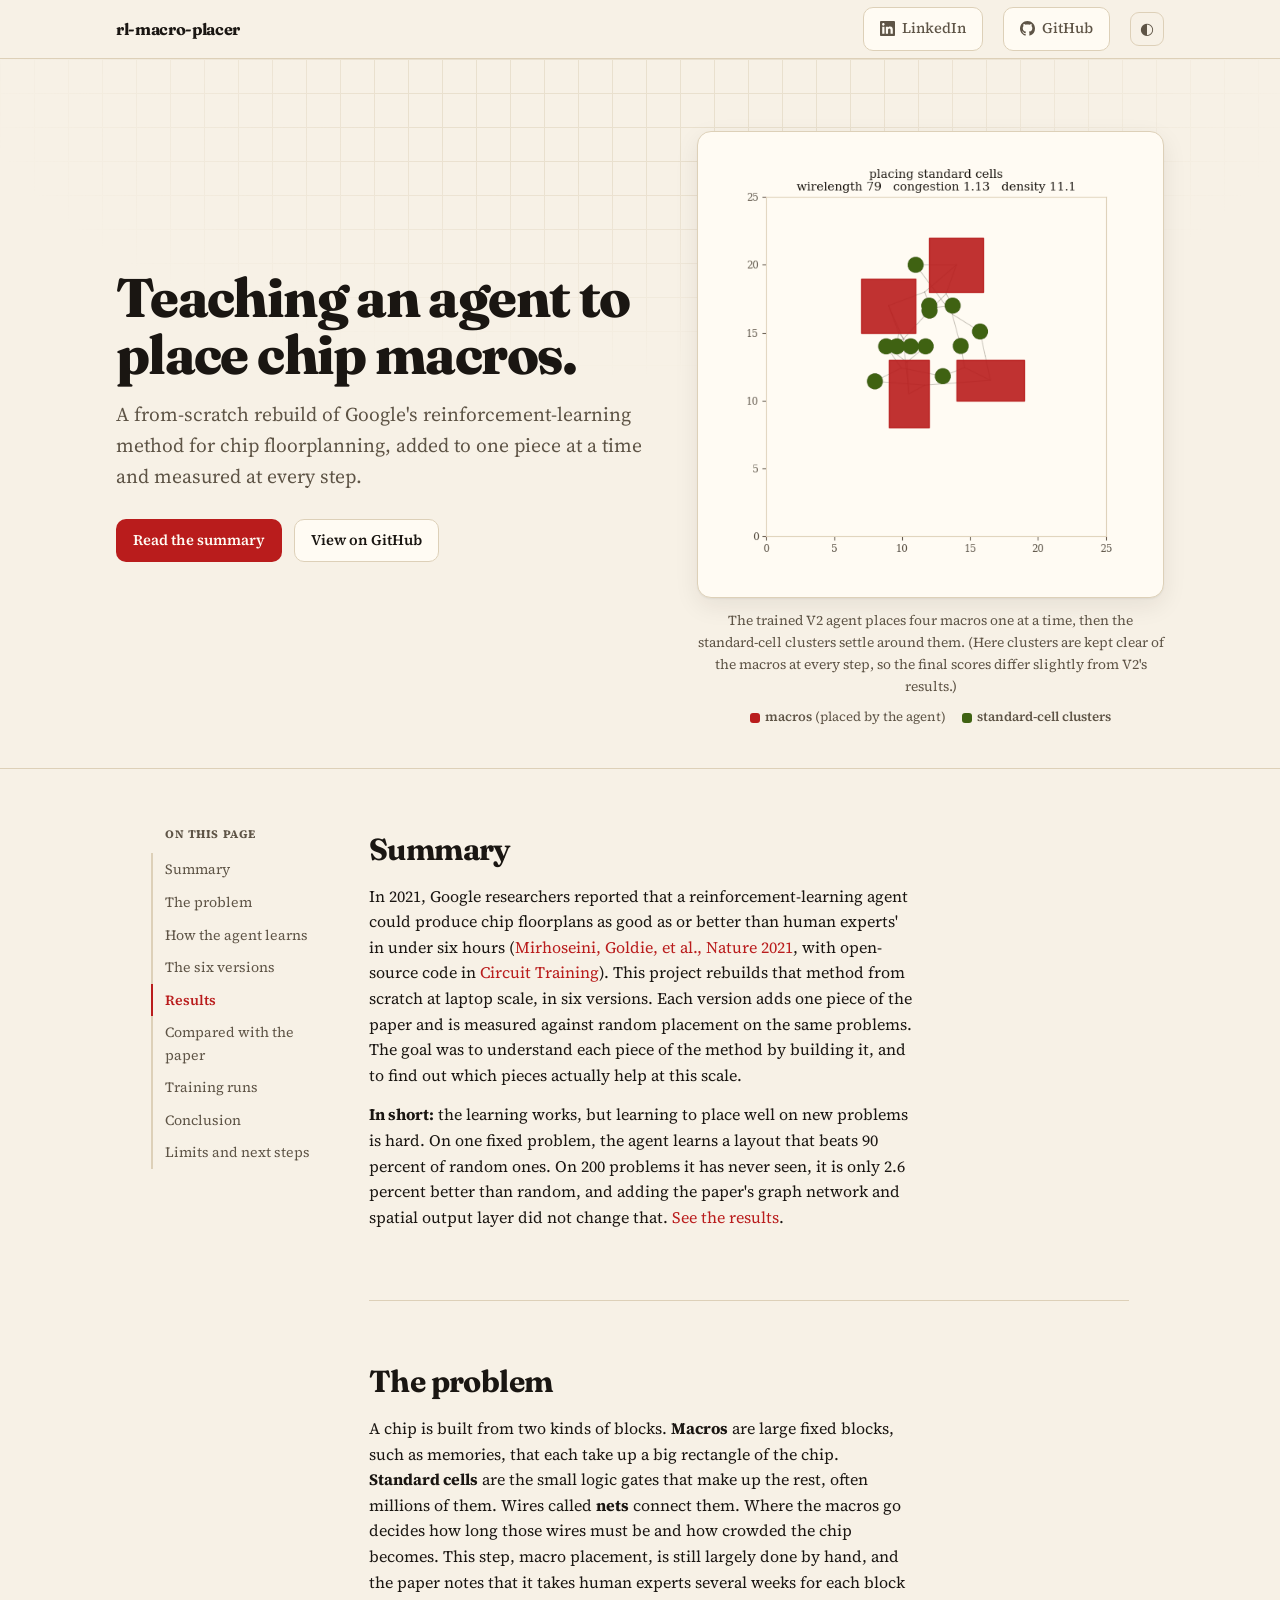
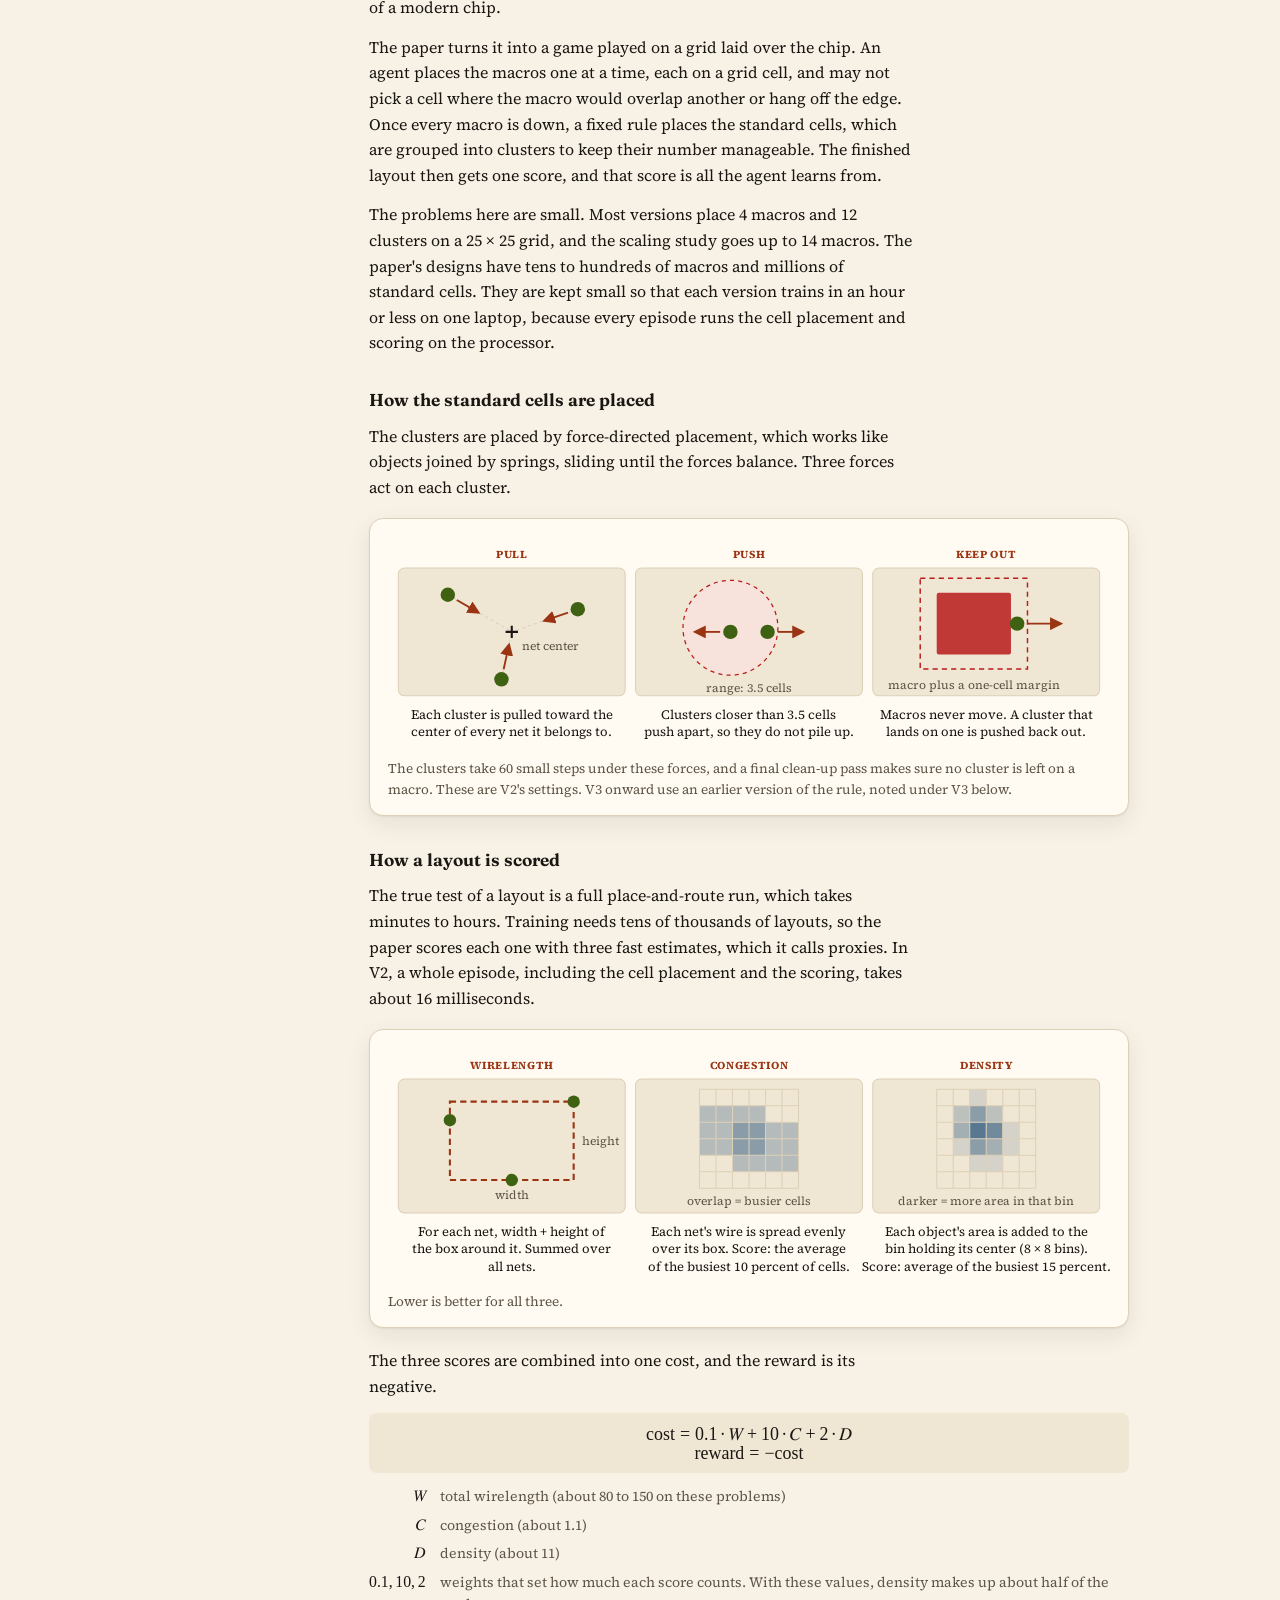
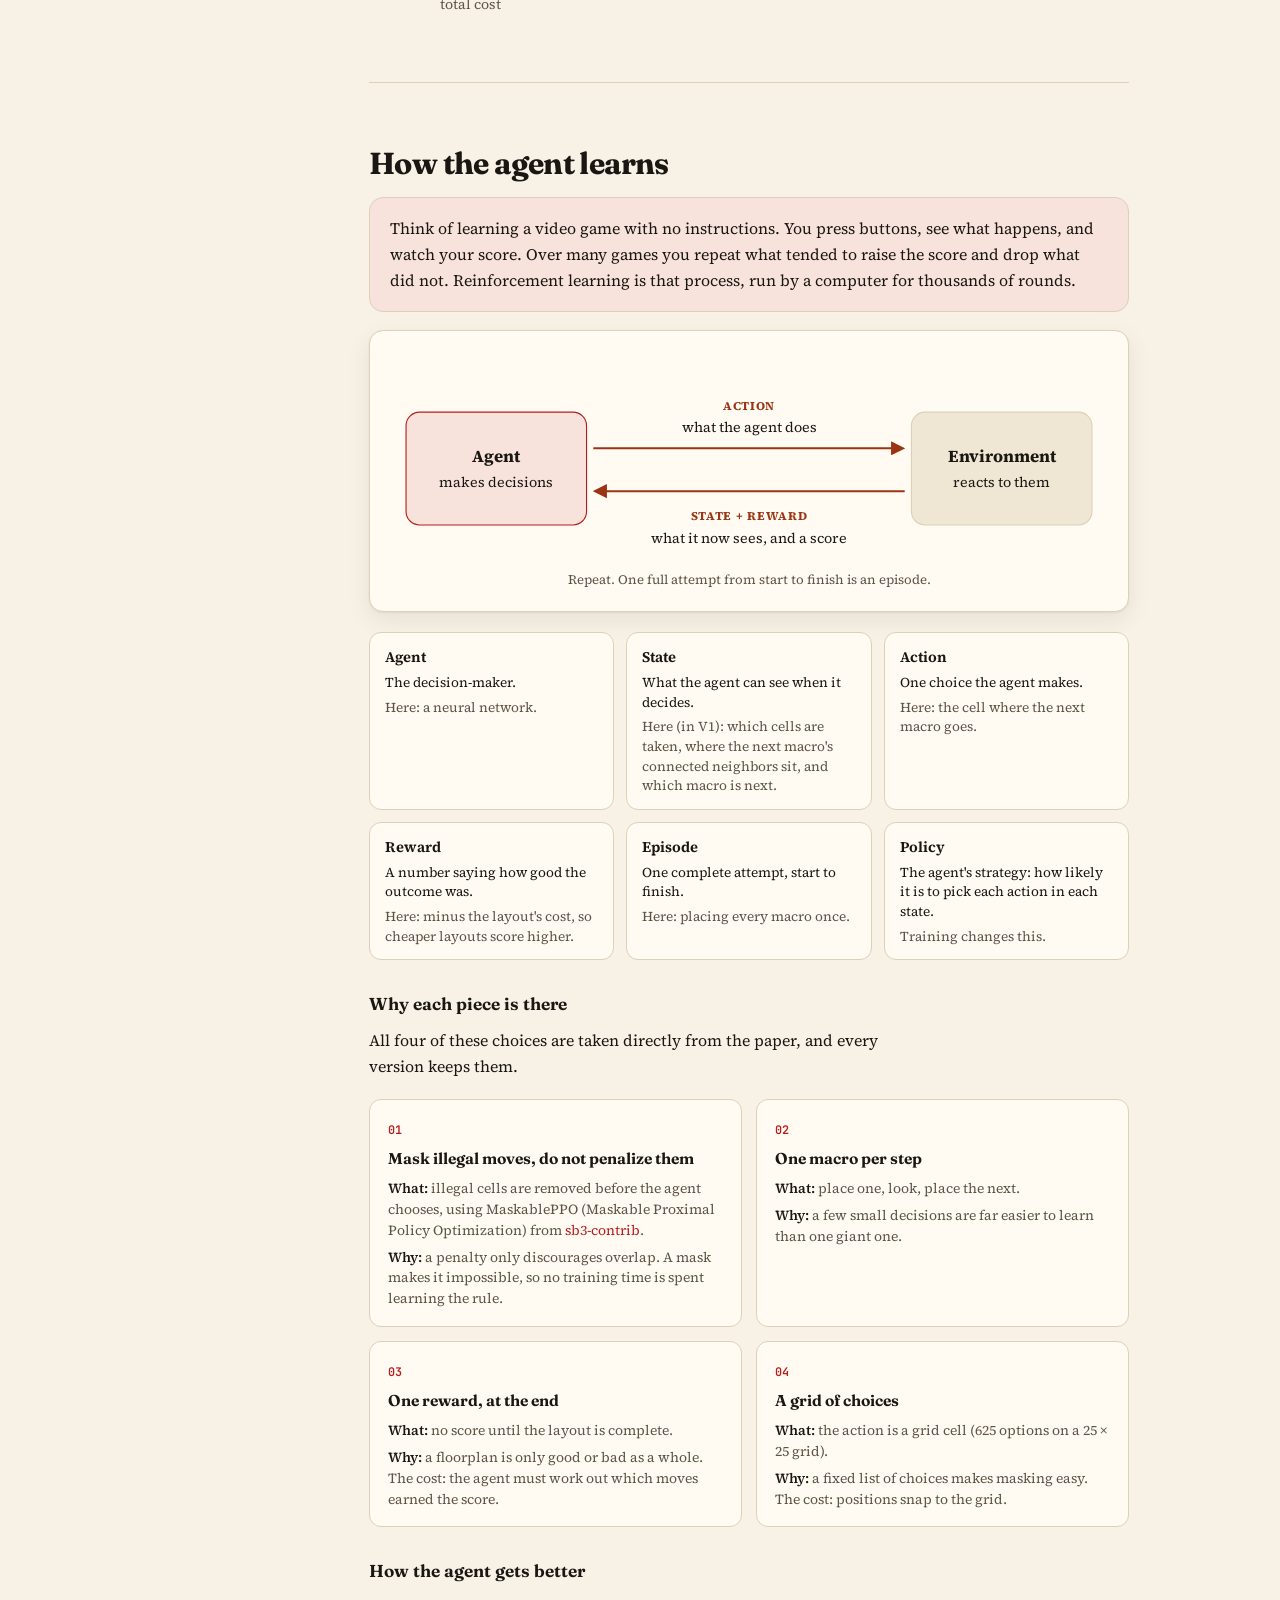
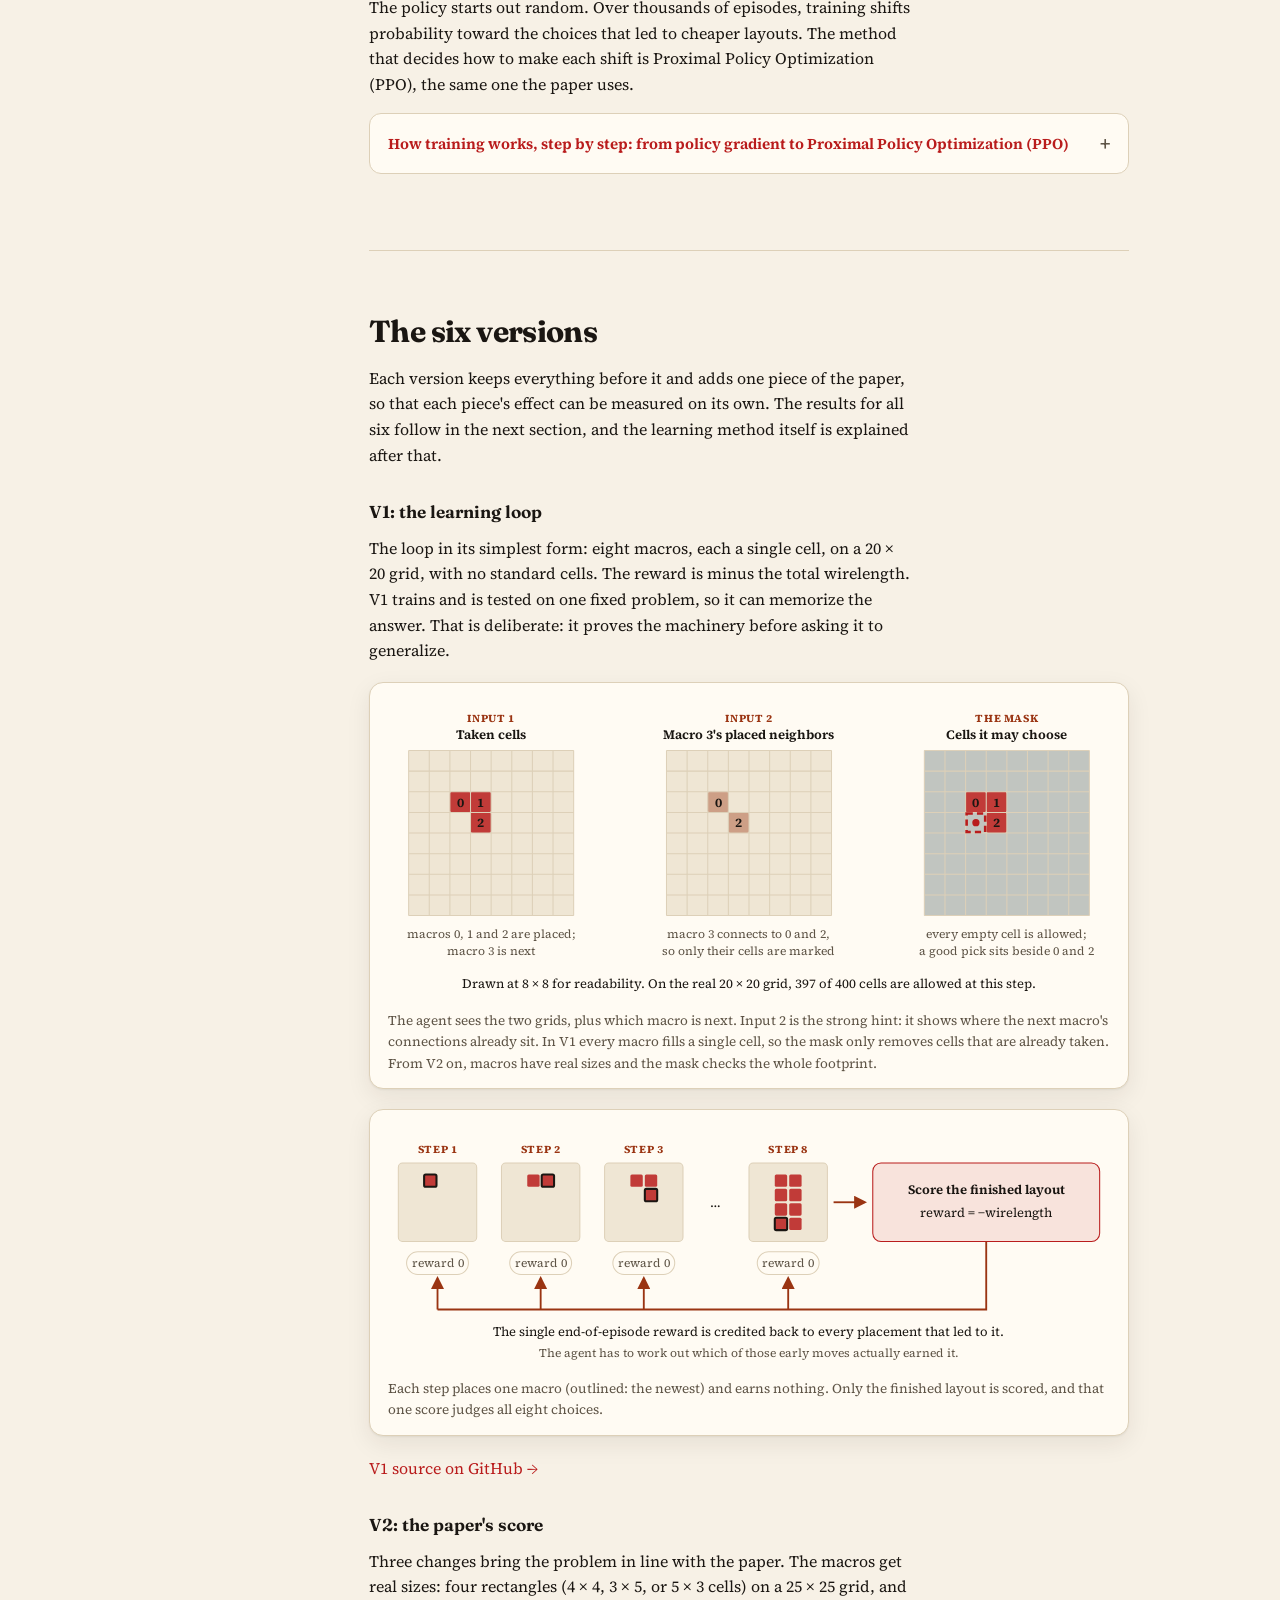
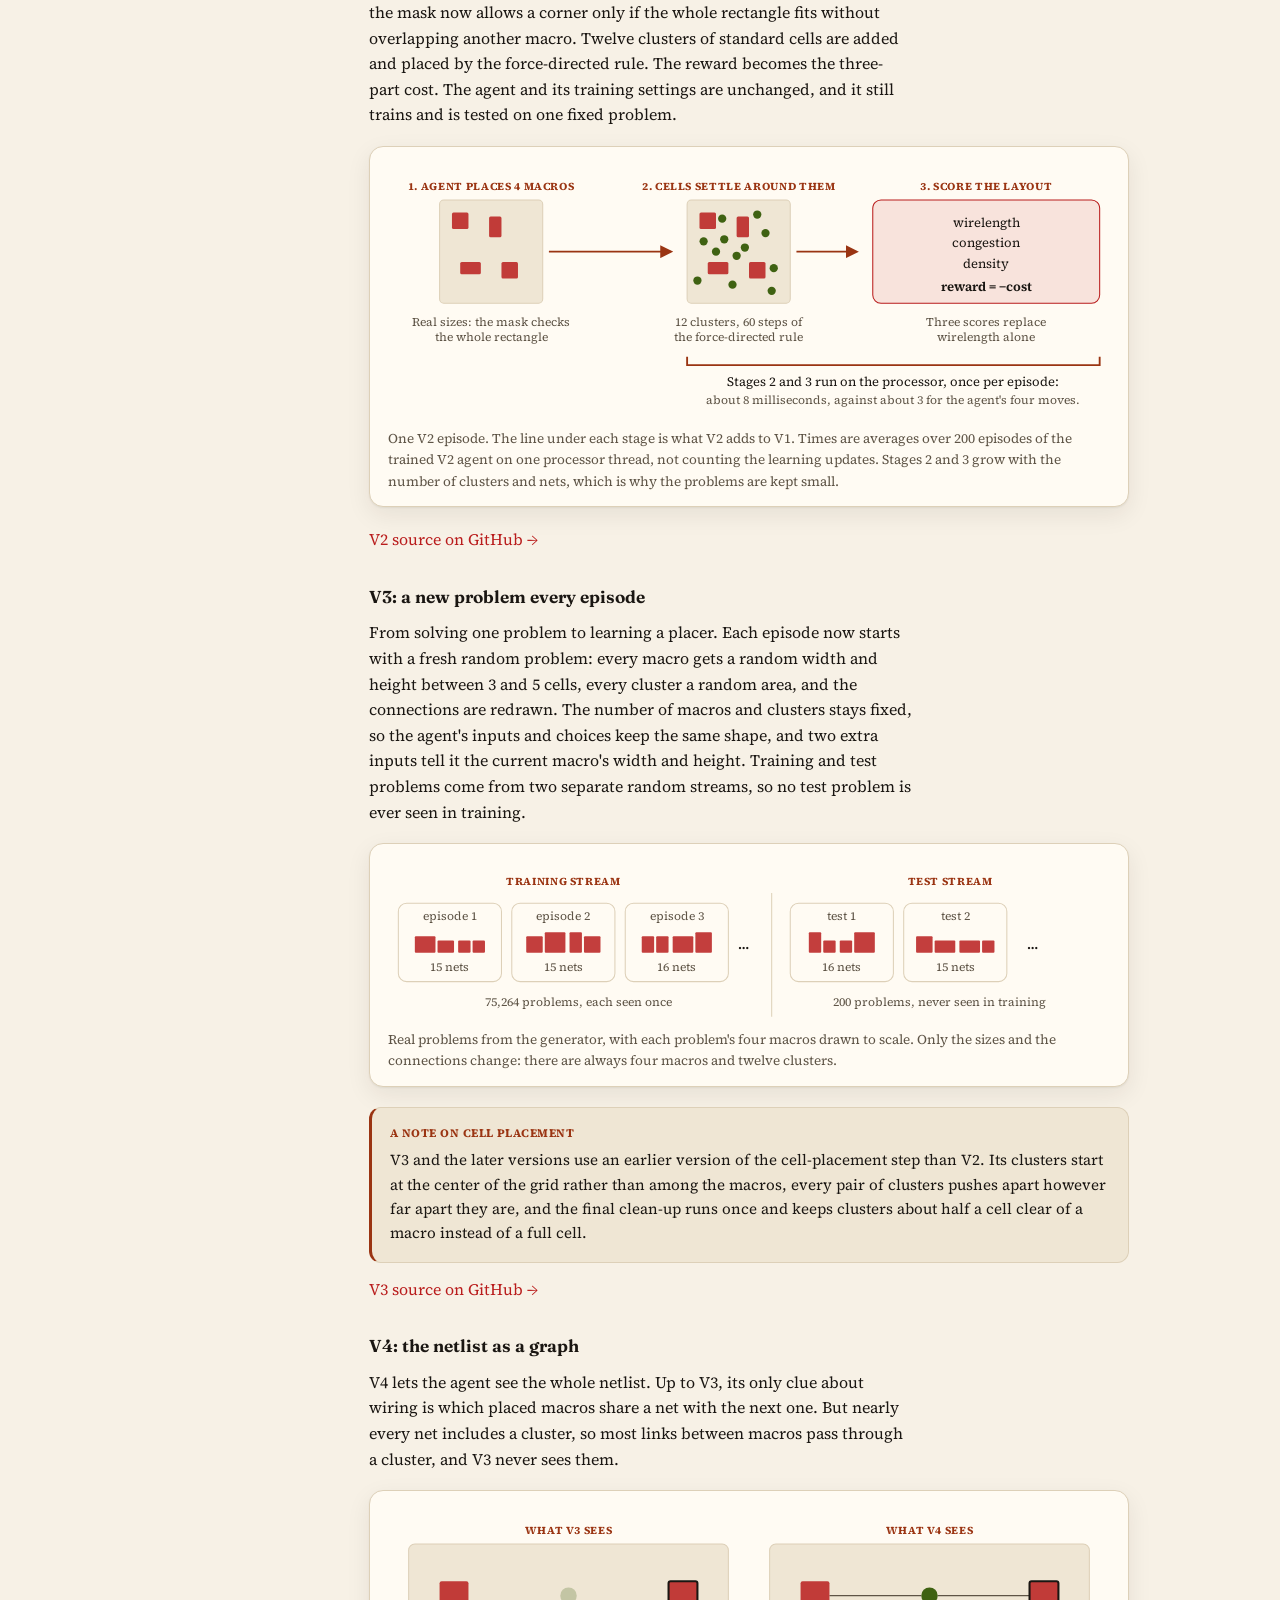
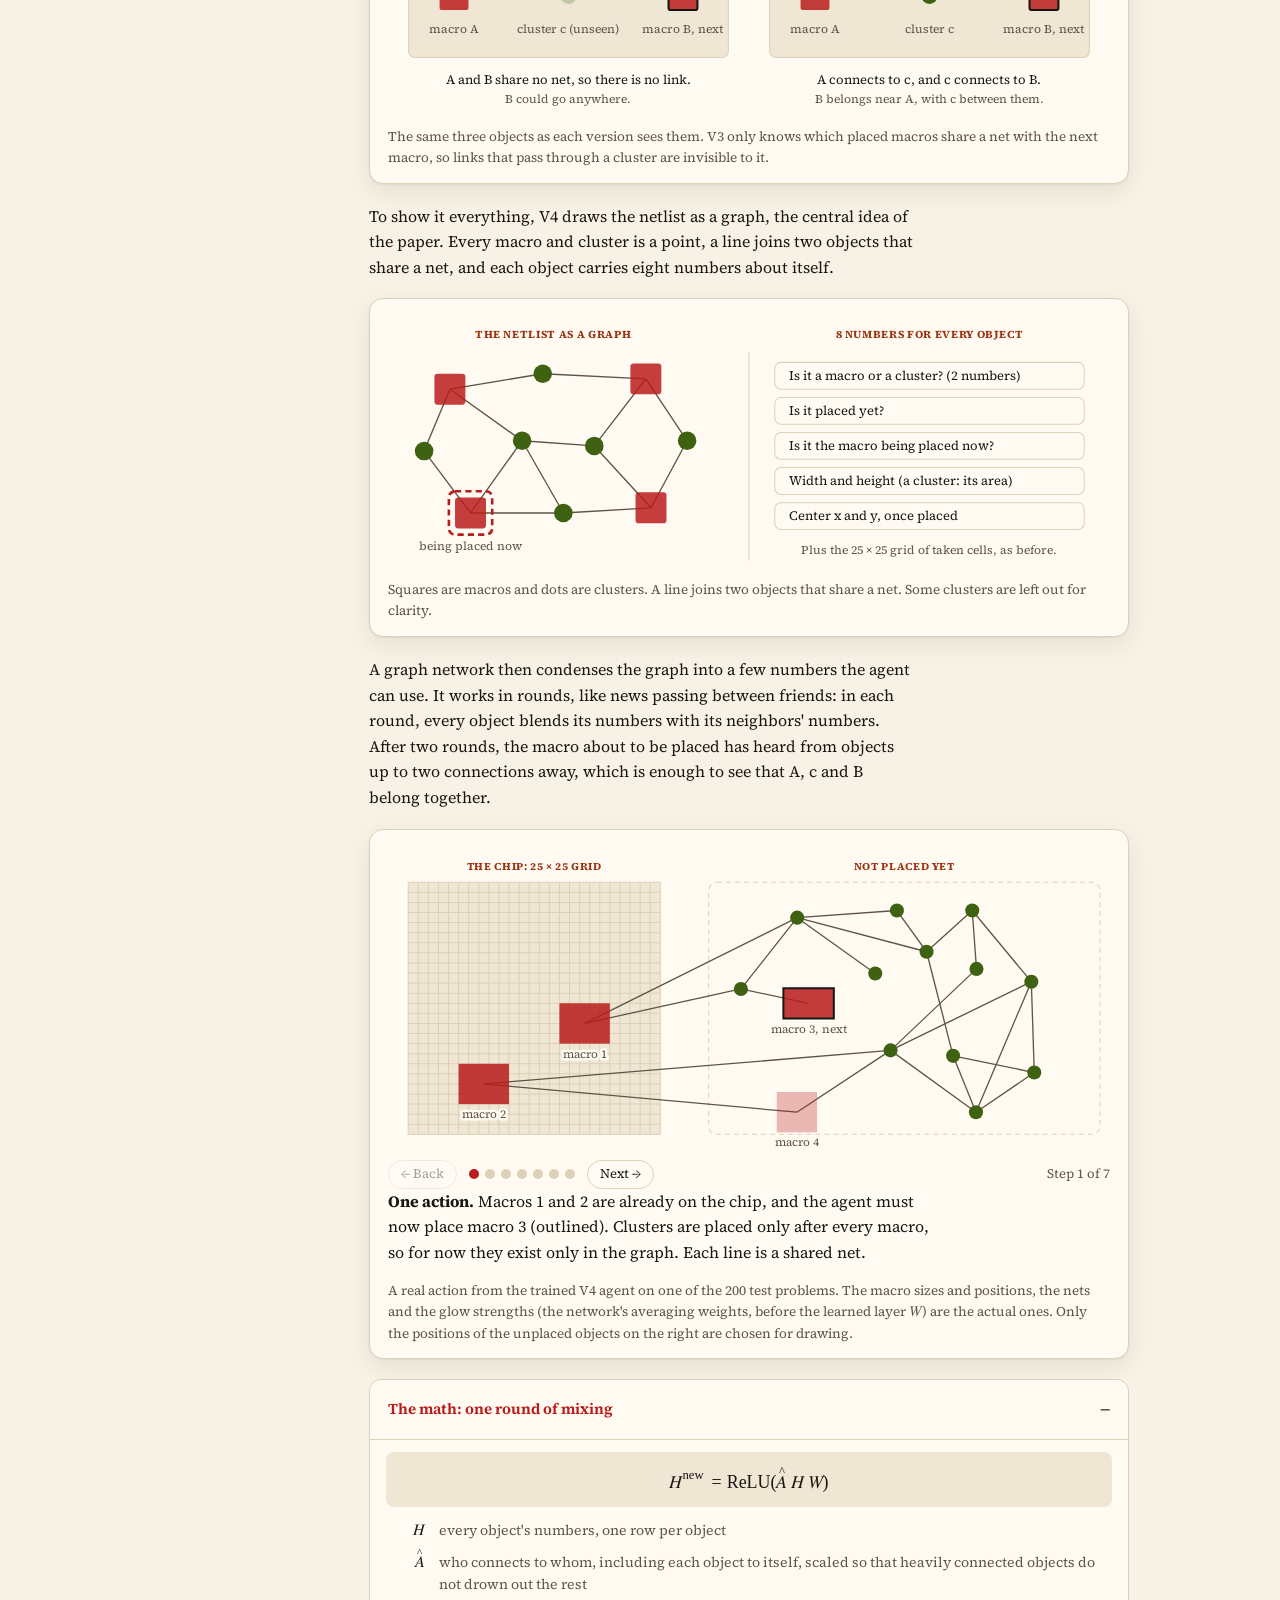
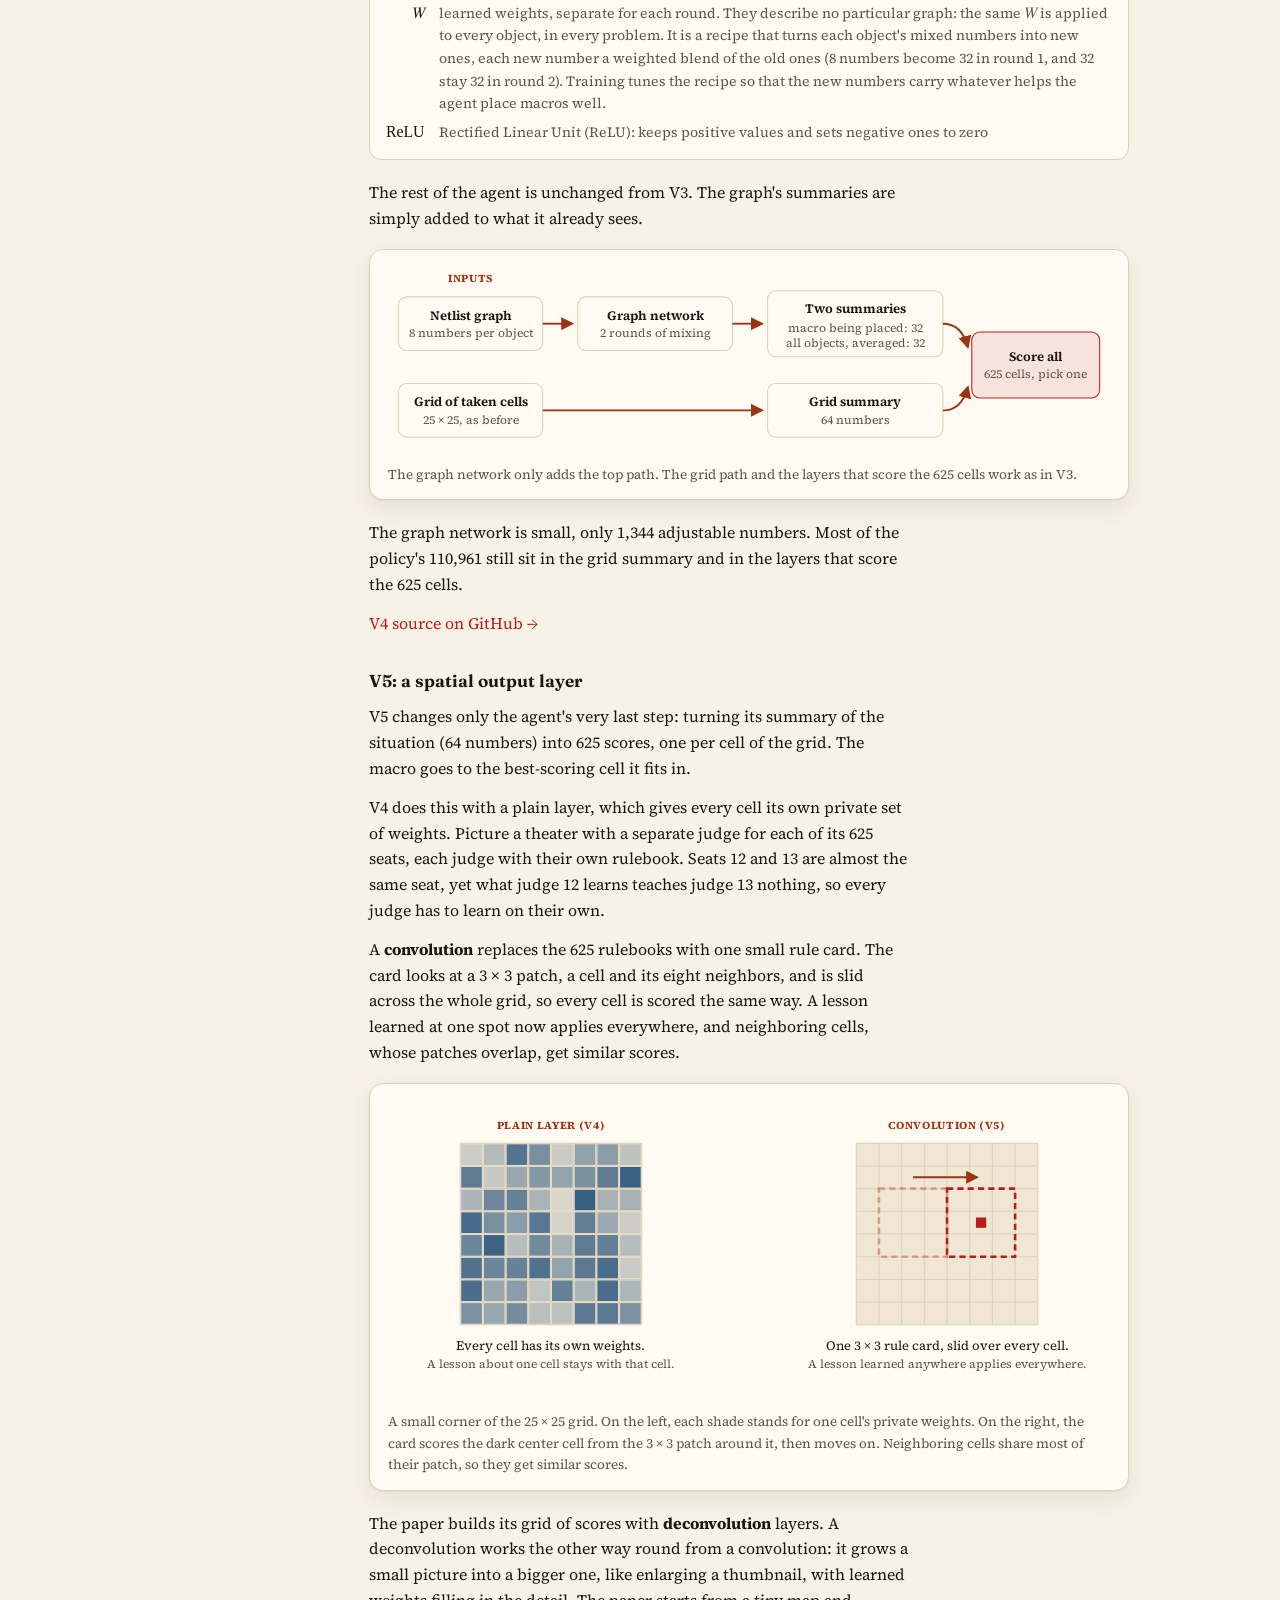
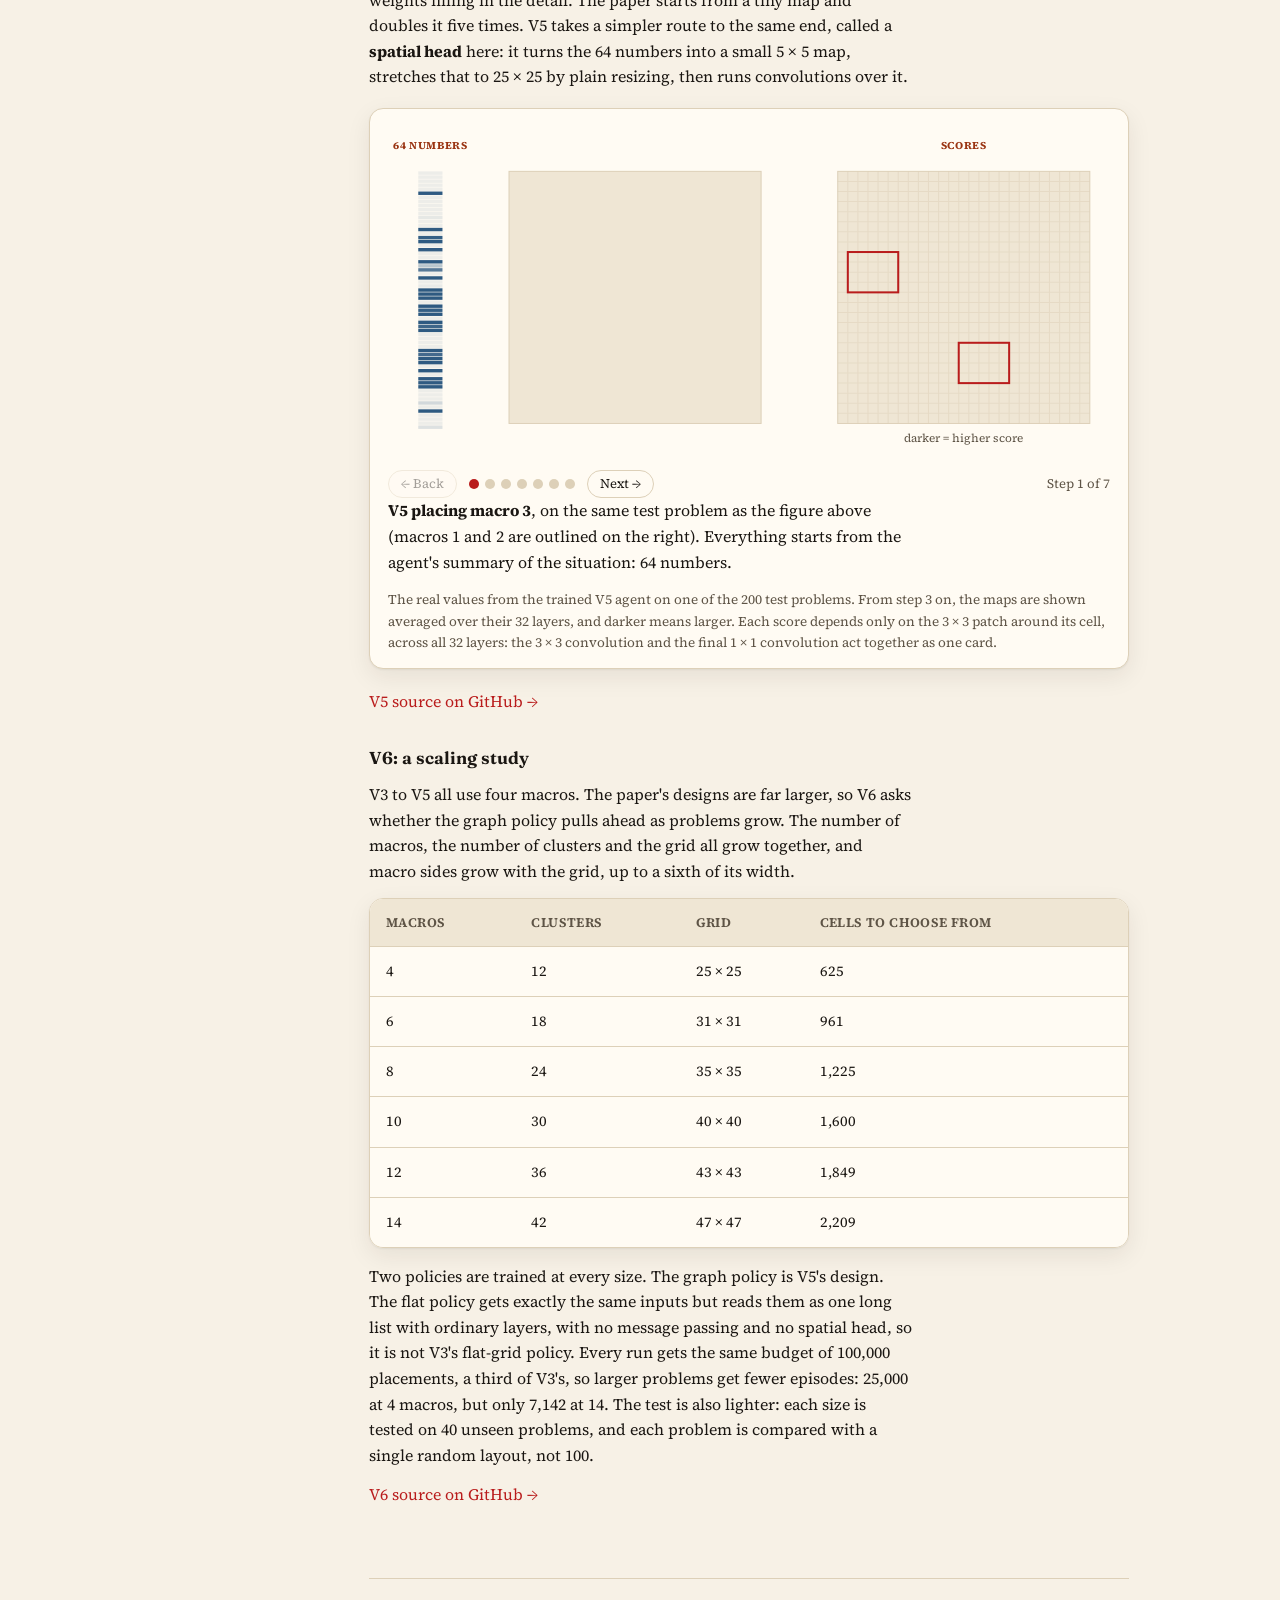
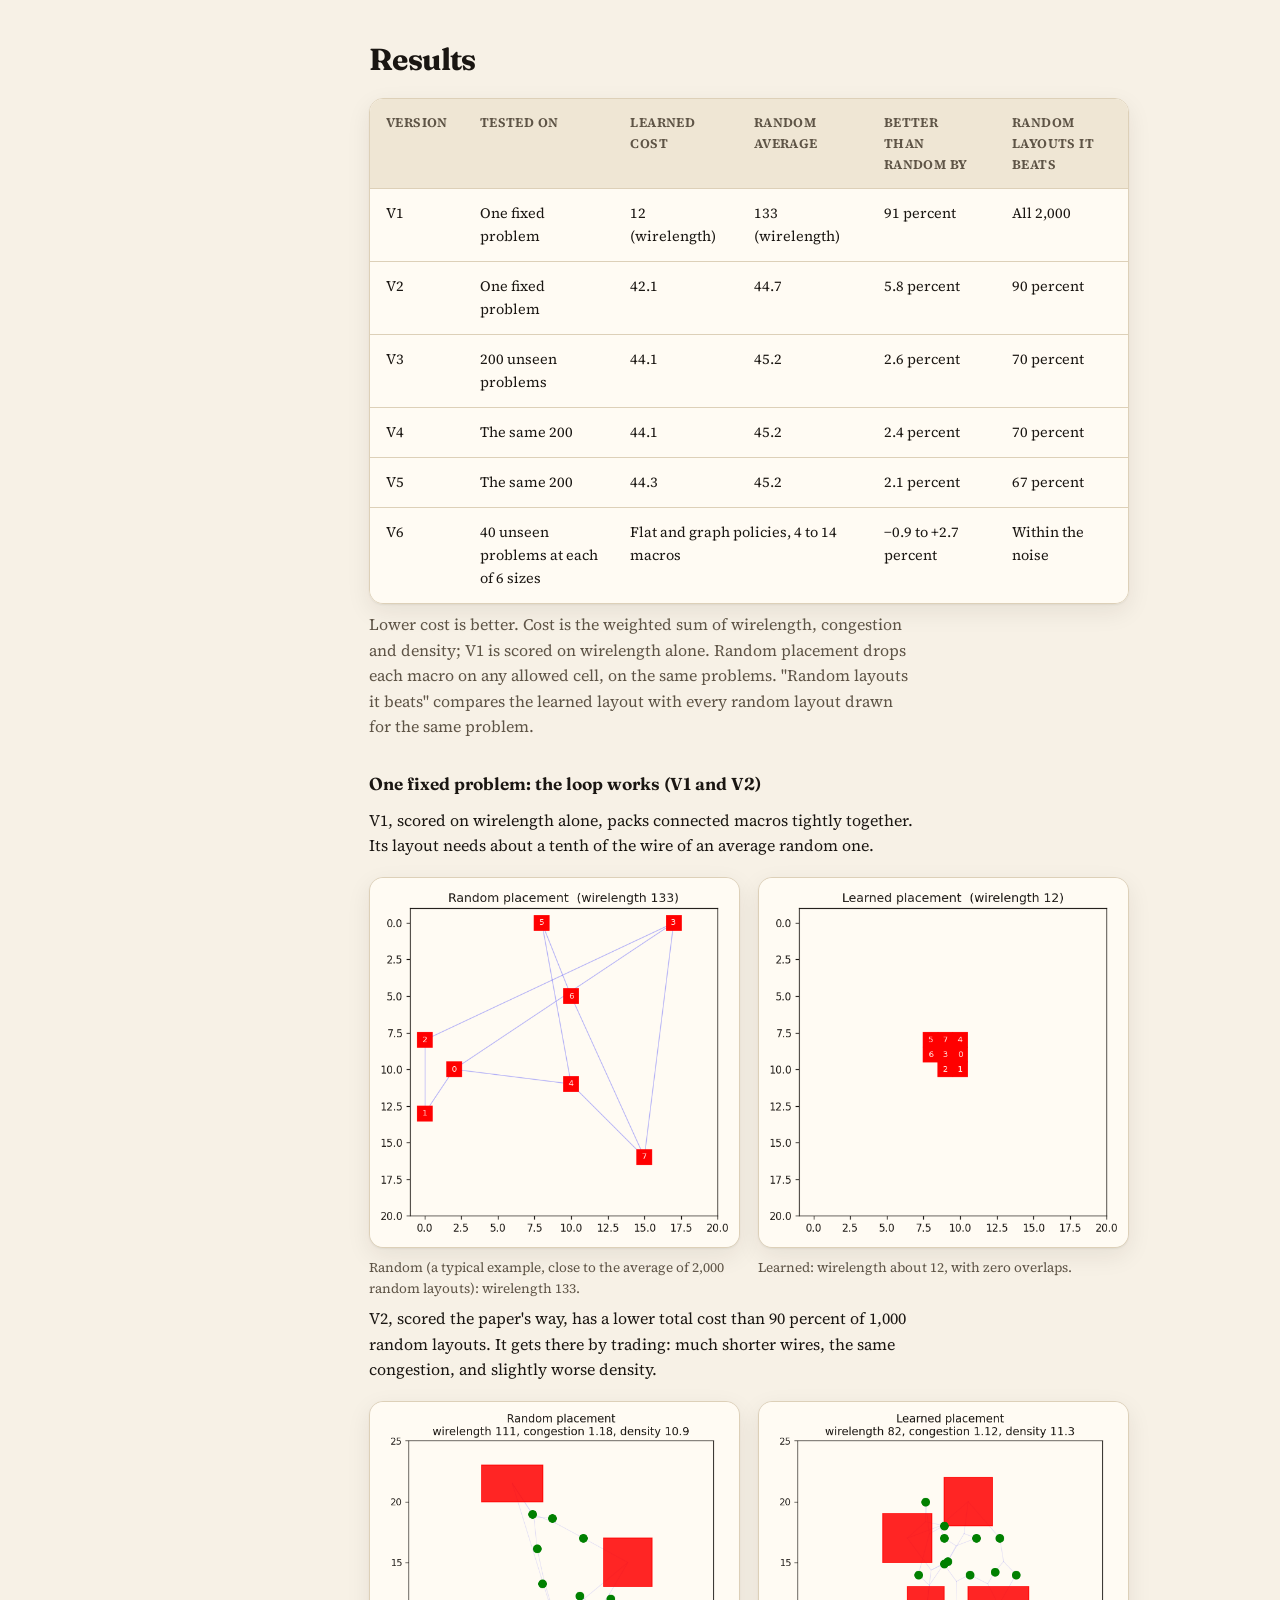
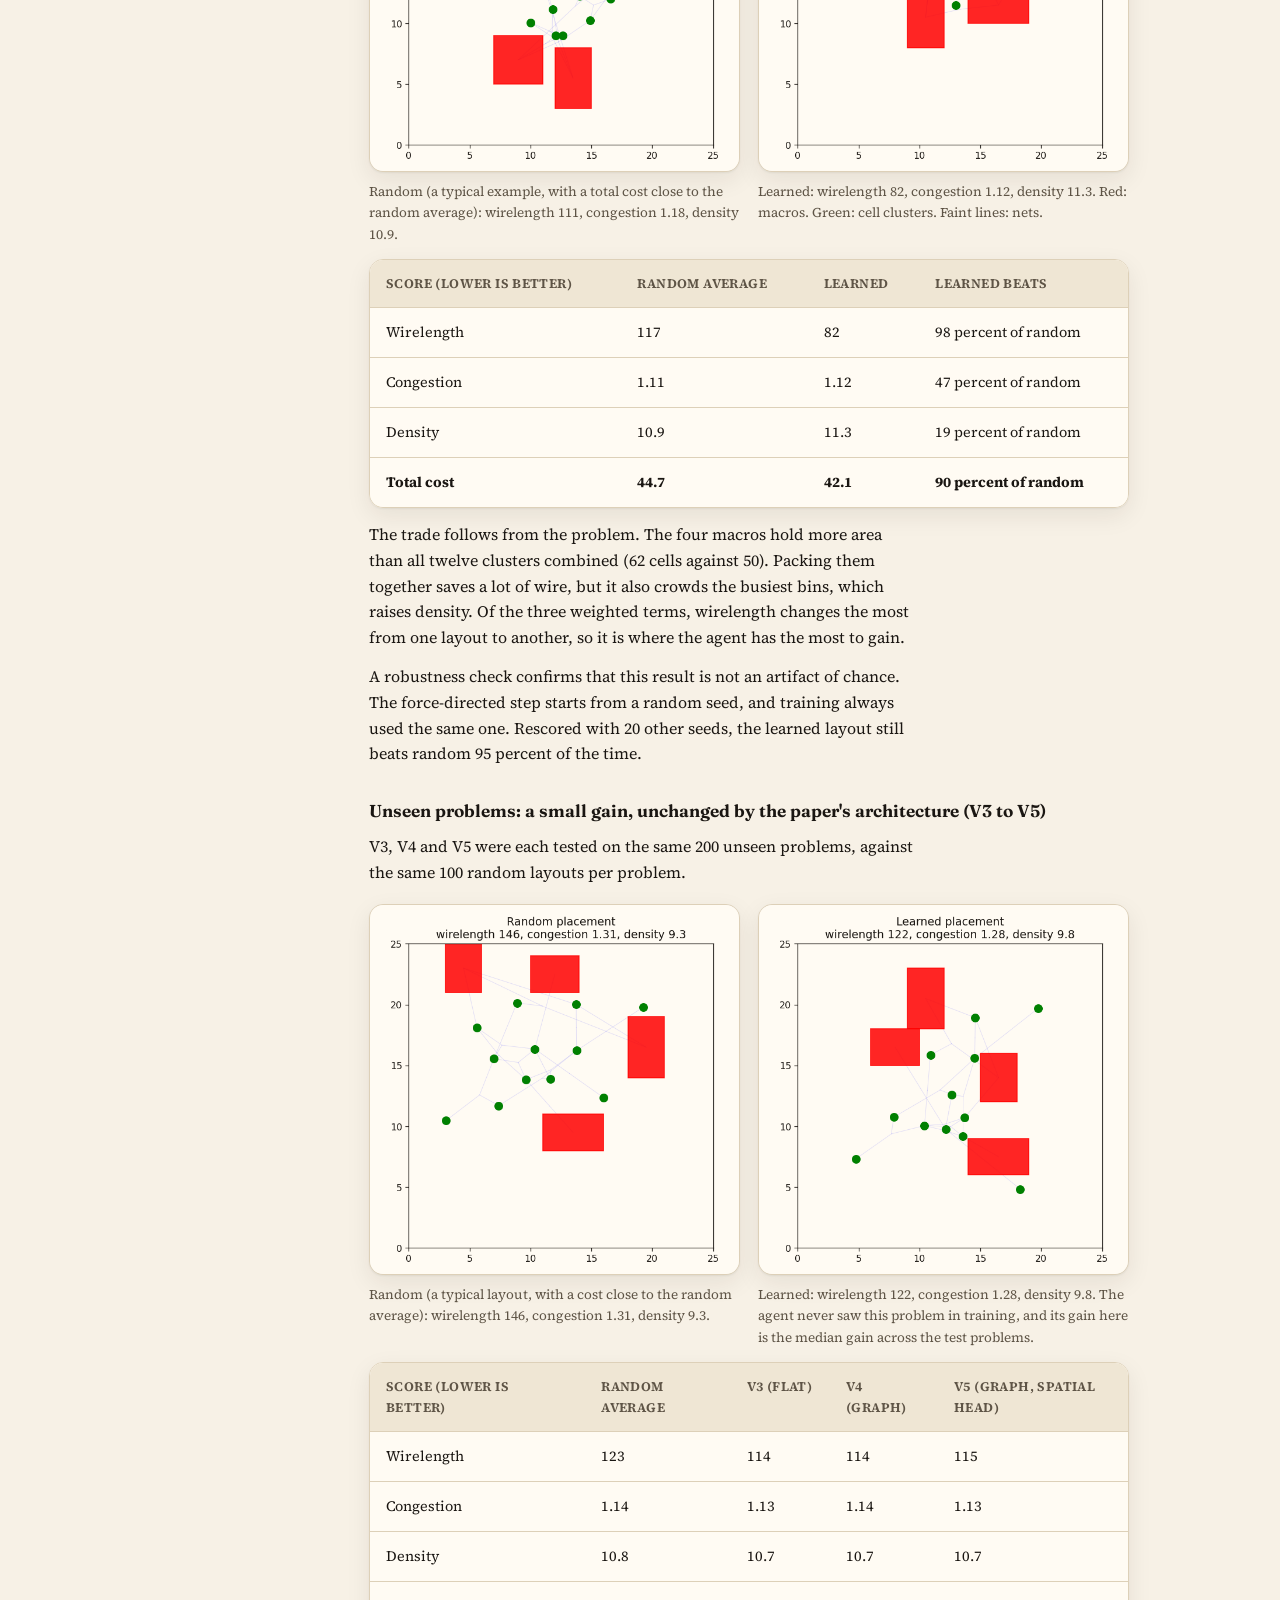
==== commit e121ed95: "Give the project page a preview image The page had og:title and og:description but no og:image, so i" ====
--- a/docs/index.html
+++ b/docs/index.html
@@ -9,6 +9,12 @@
 <meta property="og:title" content="Teaching an agent to place chip macros">
 <meta property="og:description" content="A from-scratch rebuild of Google's reinforcement-learning method for chip floorplanning, added to one piece at a time and measured at every step.">
 <meta property="og:type" content="website">
+<meta property="og:url" content="https://samcooper01.github.io/rl-macro-placer/">
+<meta property="og:image" content="https://samcooper01.github.io/rl-macro-placer/assets/preview.png">
+<meta property="og:image:width" content="1200">
+<meta property="og:image:height" content="627">
+<meta property="og:image:alt" content="Teaching an agent to place chip macros: the trained agent's finished placement, hard macros in red with standard-cell clusters around them.">
+<meta name="twitter:card" content="summary_large_image">
 <link rel="icon" href="data:image/svg+xml,%3Csvg xmlns='http://www.w3.org/2000/svg' viewBox='0 0 32 32'%3E%3Crect width='32' height='32' rx='7' fill='%23b91c1c'/%3E%3Crect x='6' y='6' width='9' height='9' rx='1.5' fill='%23fff'/%3E%3Crect x='17' y='6' width='9' height='13' rx='1.5' fill='%23fff' fill-opacity='.75'/%3E%3Ccircle cx='10.5' cy='22' r='3' fill='%23fff'/%3E%3Ccircle cx='21.5' cy='24' r='2.4' fill='%23fff' fill-opacity='.75'/%3E%3C/svg%3E">
 <link rel="preconnect" href="https://fonts.googleapis.com">
 <link rel="preconnect" href="https://fonts.gstatic.com" crossorigin>
